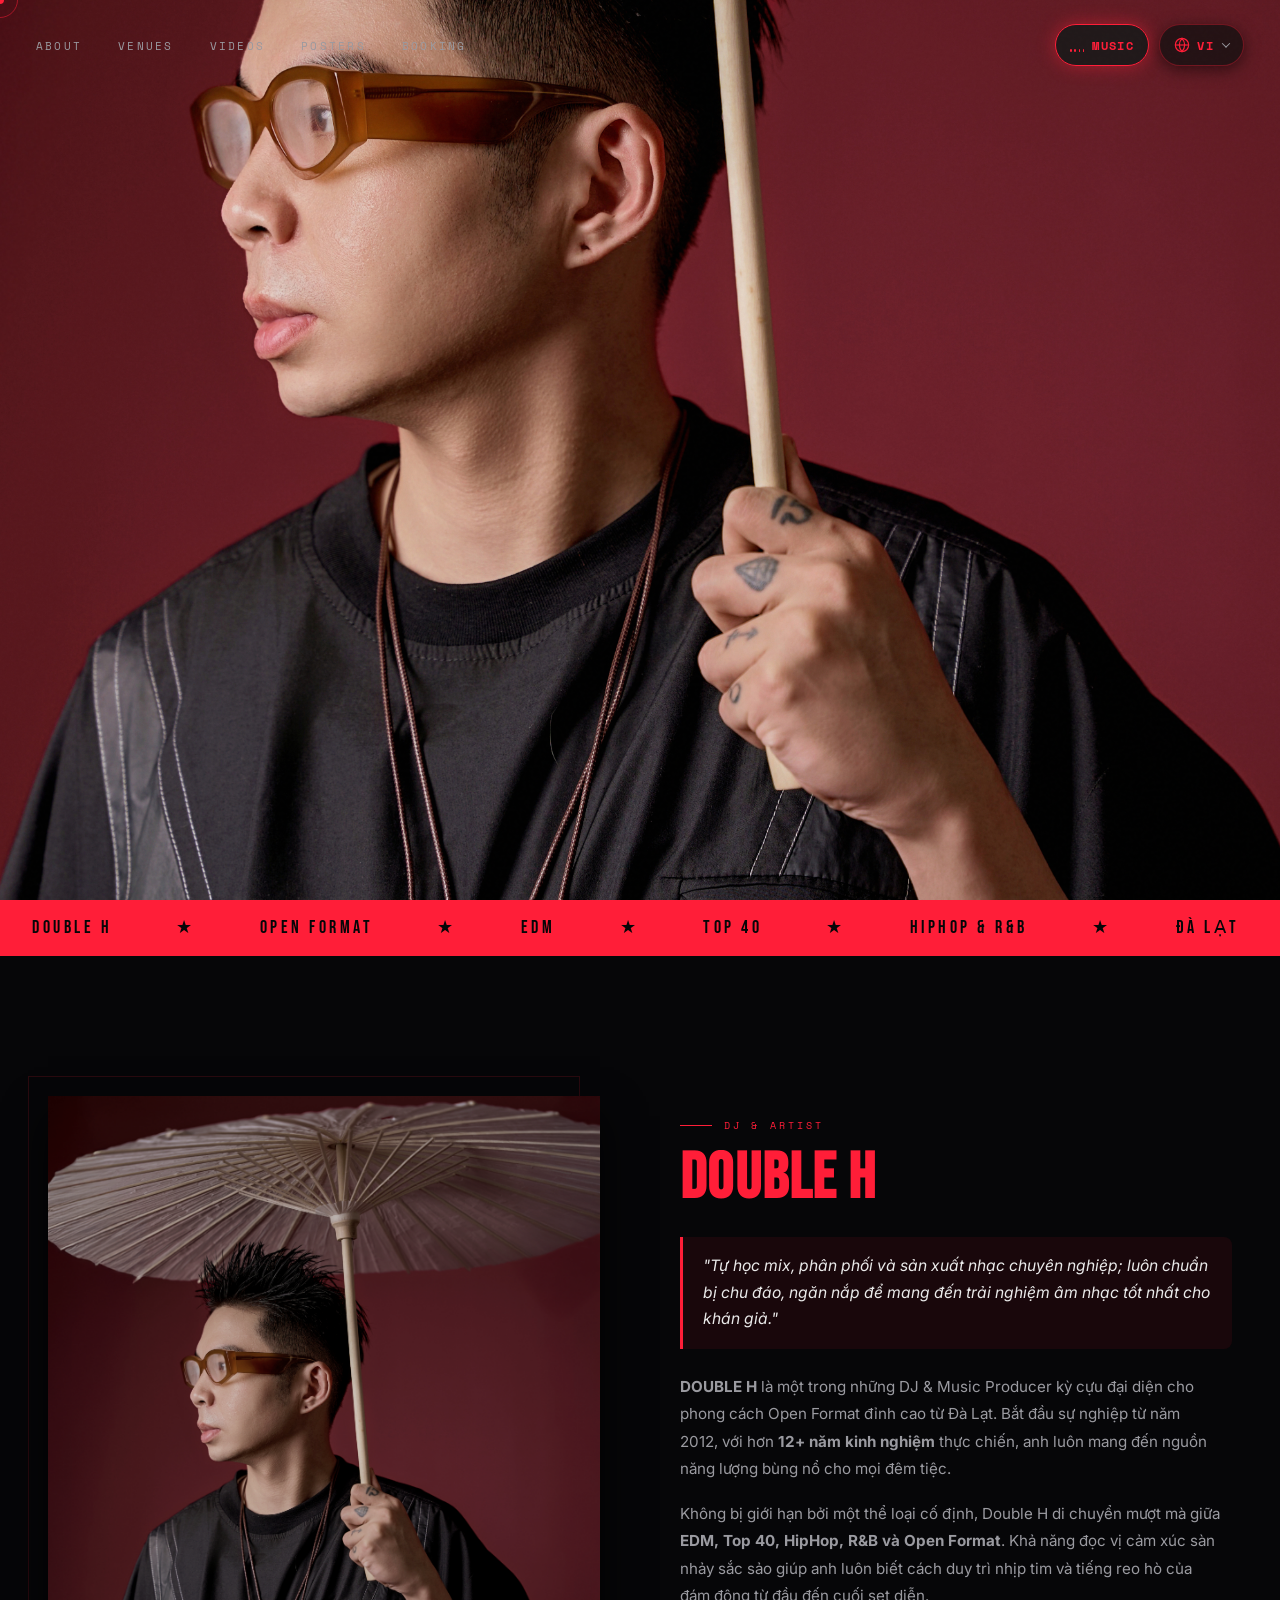
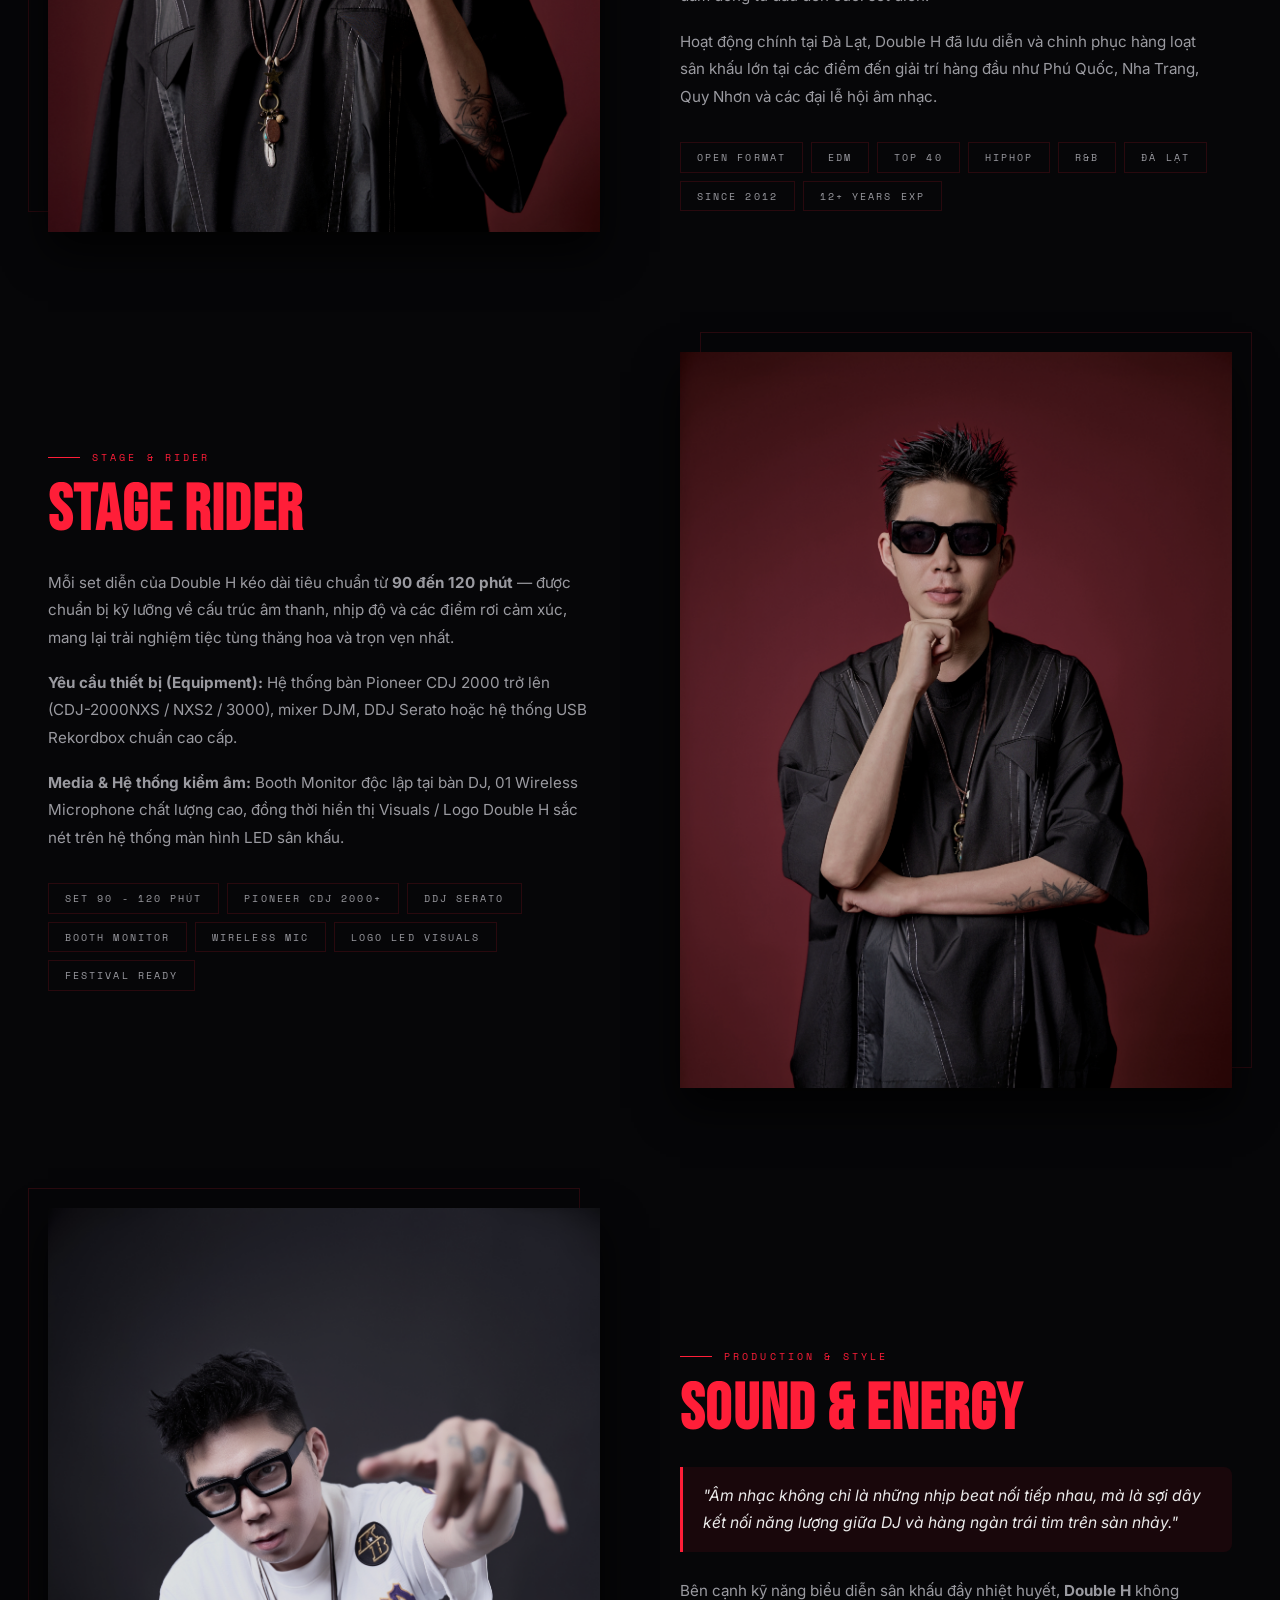
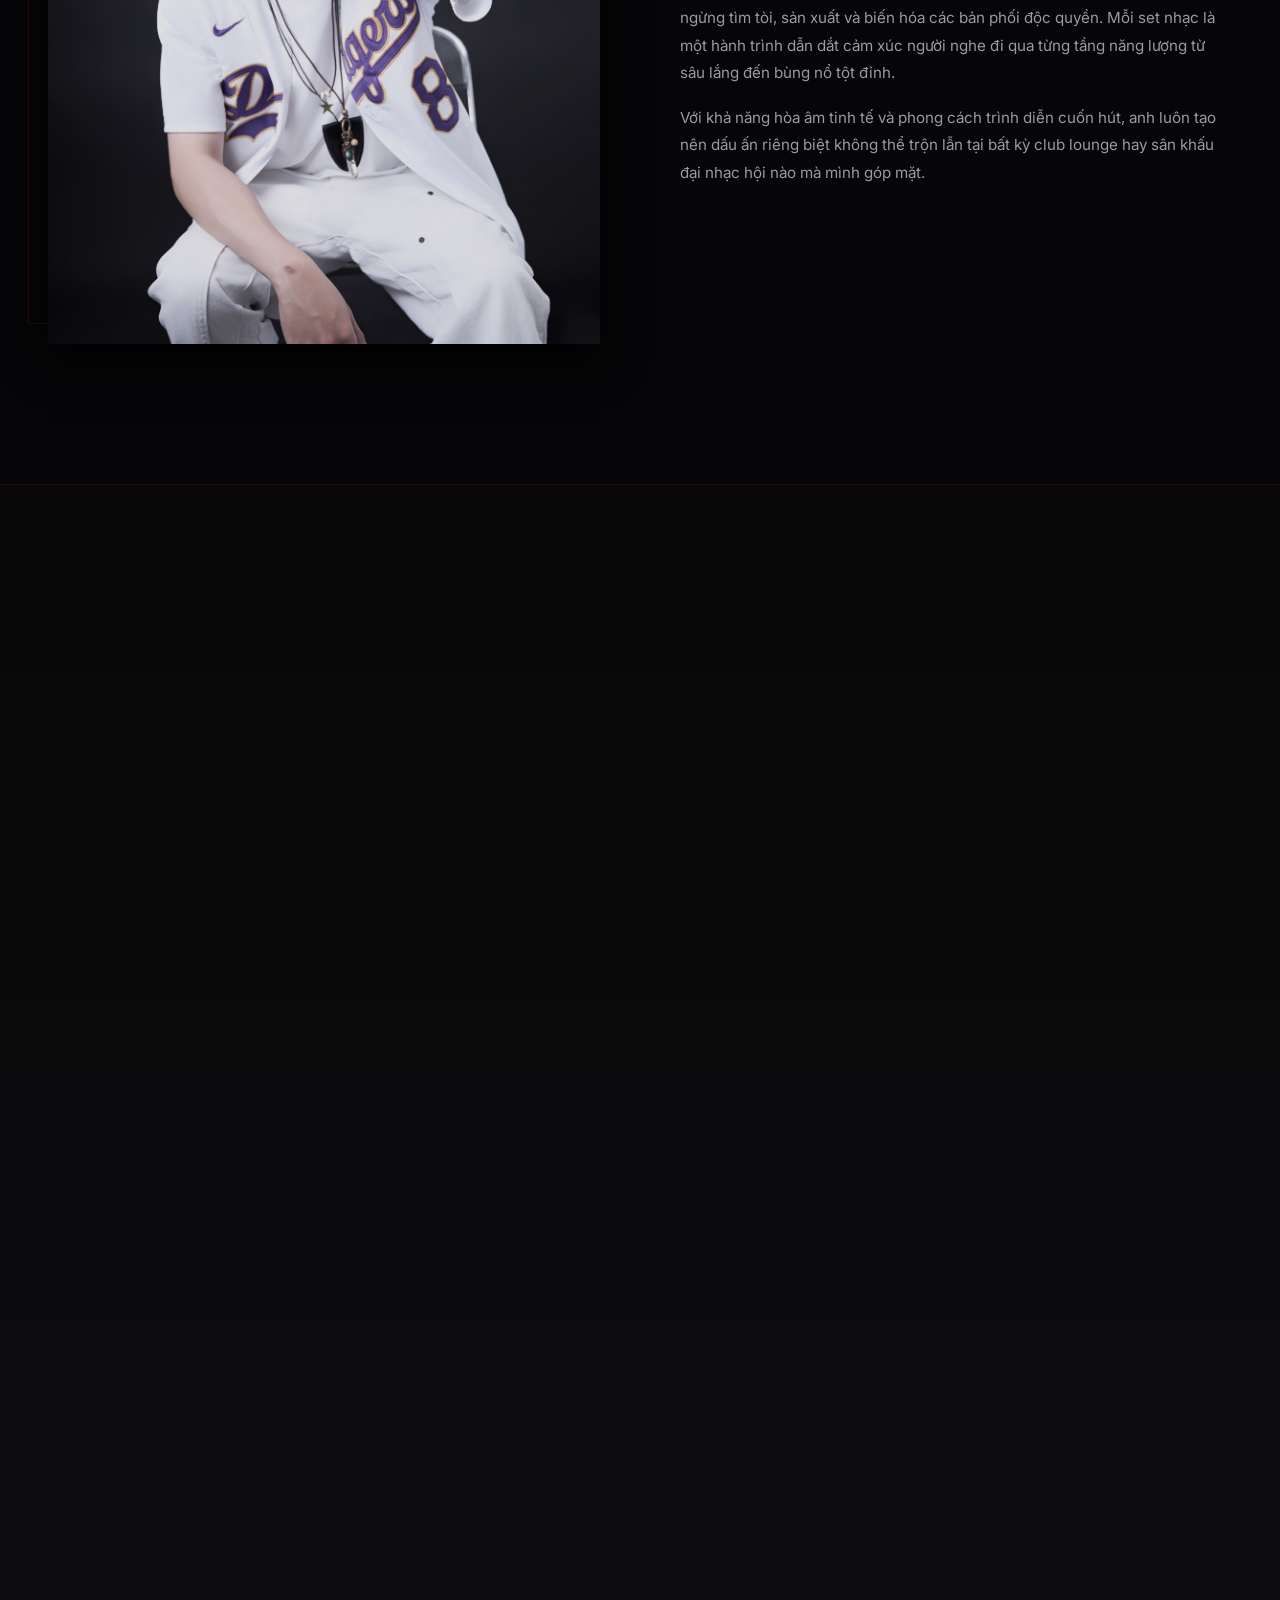
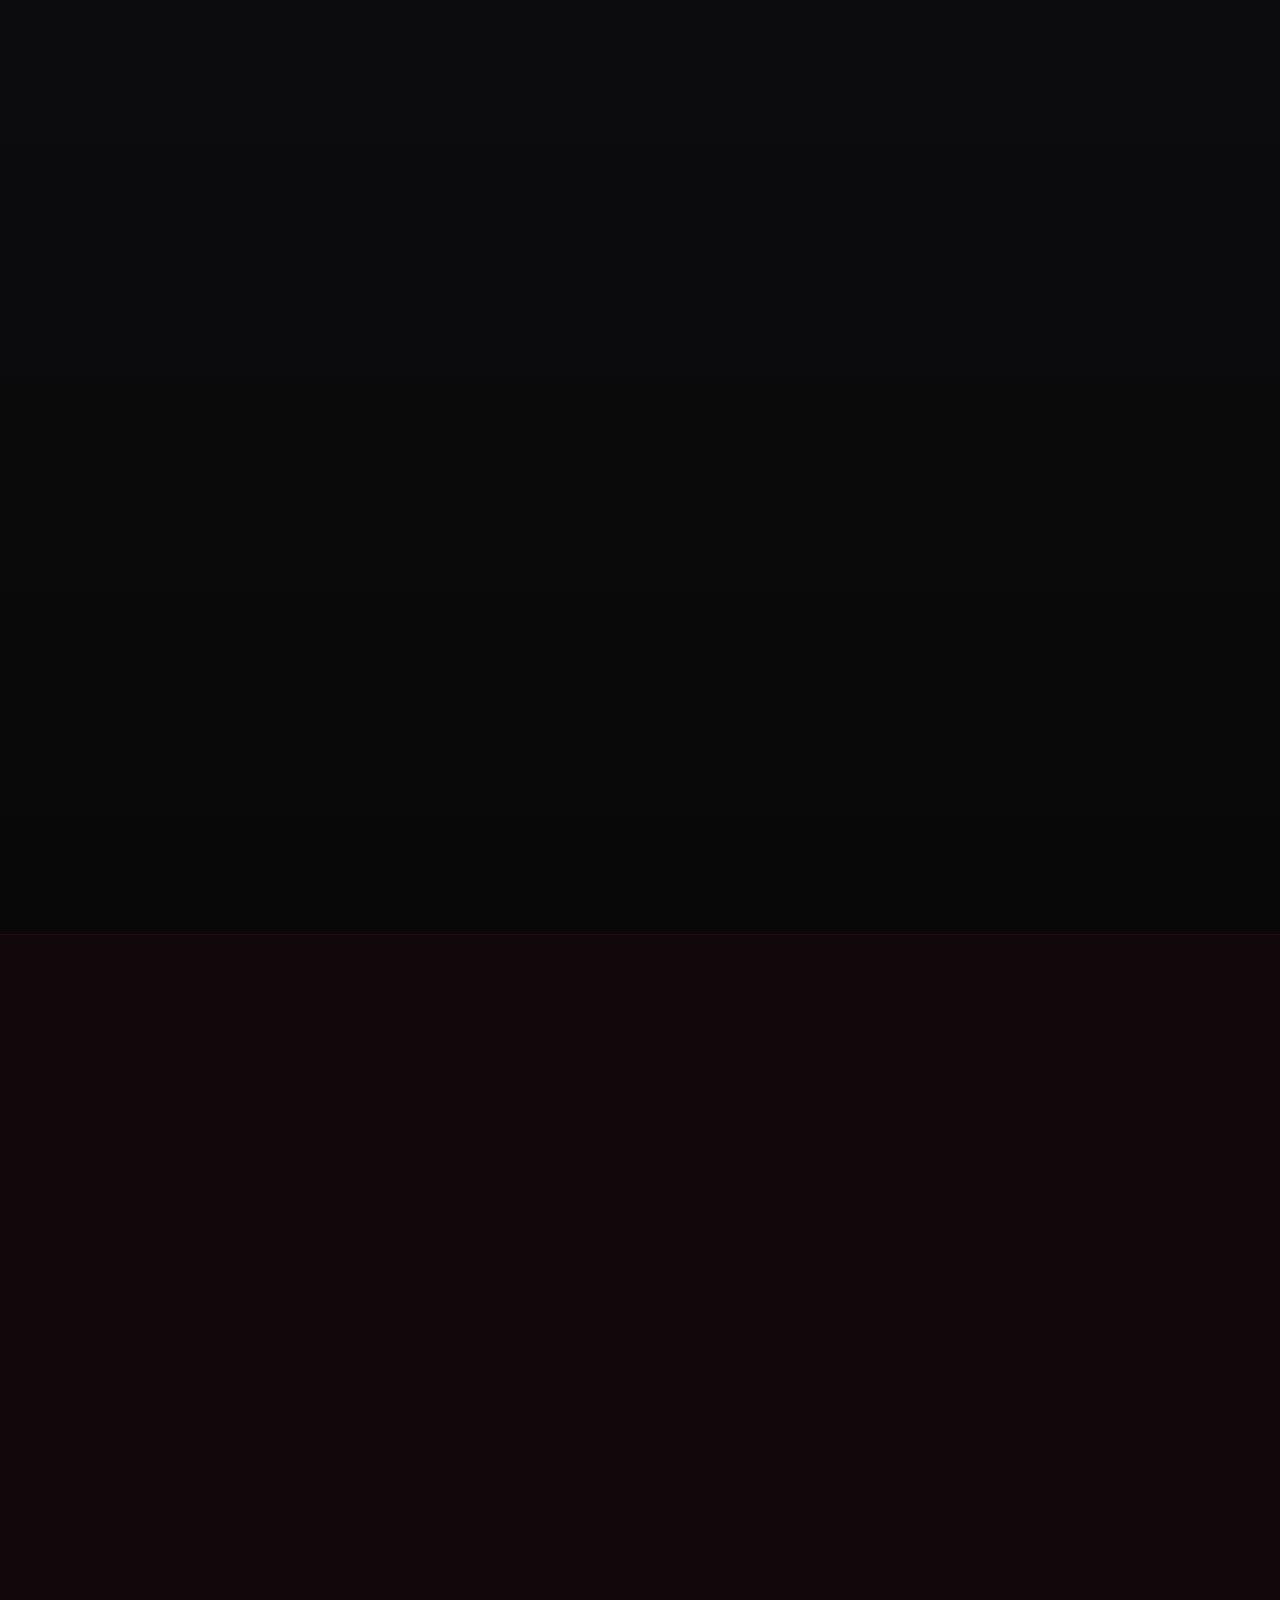
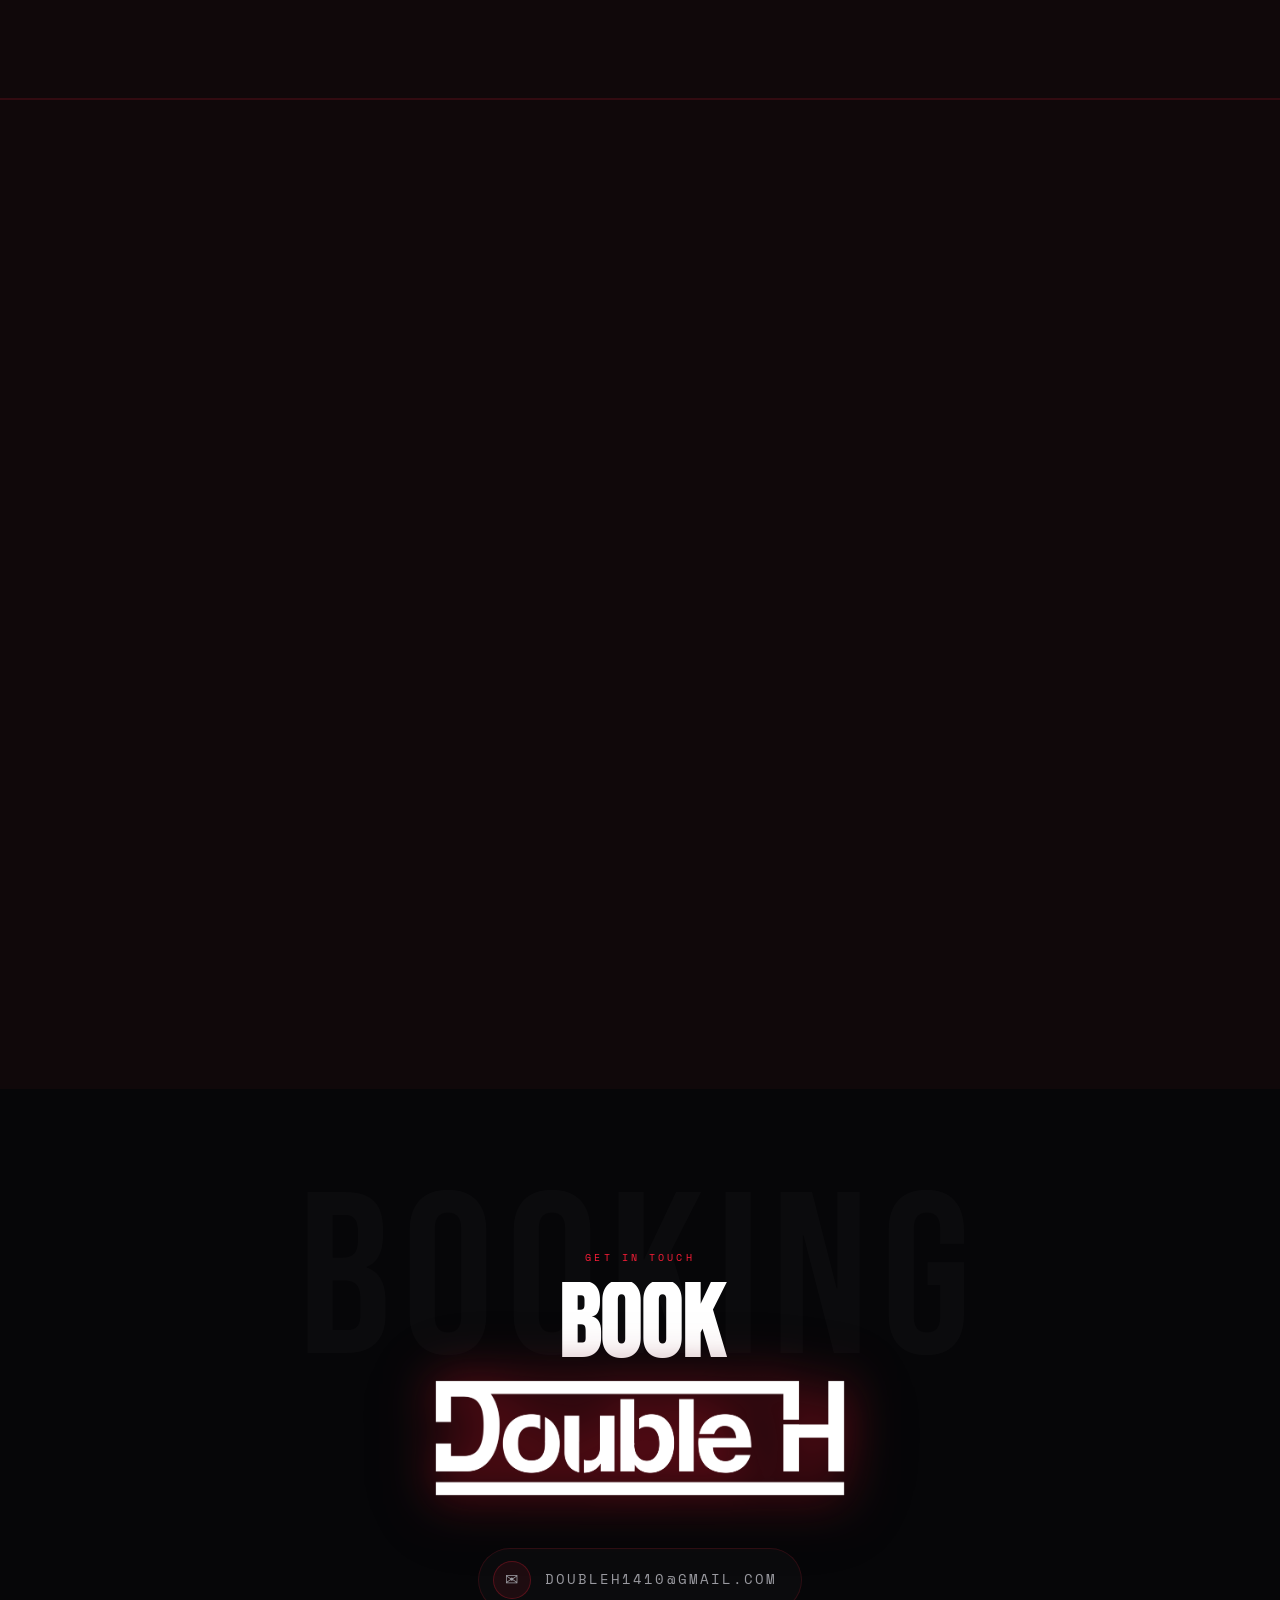
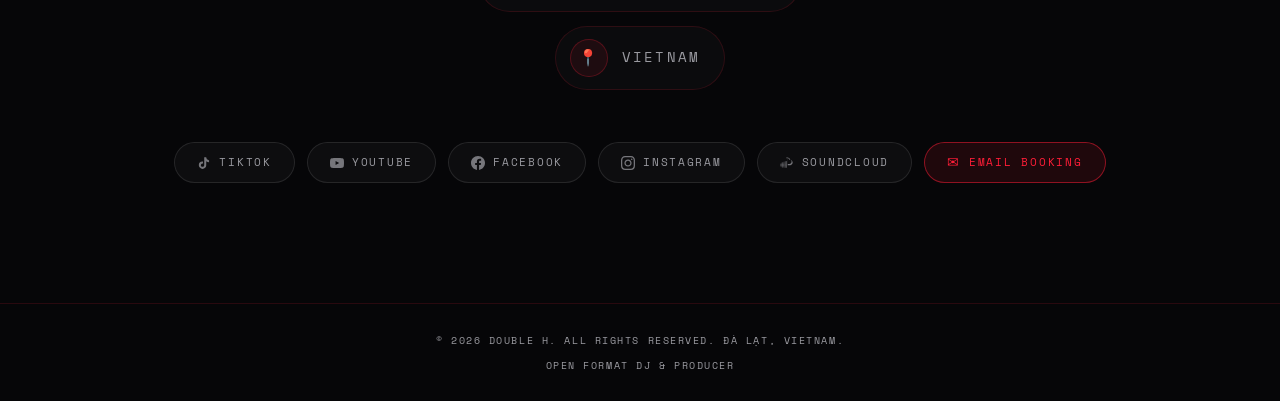
==== index.html @ b14c5142 "fix(mobile): lock viewport 100% width and eliminate horizontal overflow" ====
﻿<!DOCTYPE html>
<html lang="vi">
<head>
  <meta charset="UTF-8" />
  <meta name="viewport" content="width=device-width, initial-scale=1.0, maximum-scale=1.0, user-scalable=no" />
  <title>DOUBLE H — DJ & MUSIC PRODUCER | ĐÀ LẠT</title>
  <meta name="description" content="DOUBLE H (Vũ Nguyễn Double H Walker) — DJ & Music Producer chuyên nghiệp từ Đà Lạt. EDM, Top 40, HipHop, R&B, Open Format. Hơn 12 năm kinh nghiệm (Since 2012)." />
  <meta property="og:title" content="DOUBLE H — DJ & MUSIC PRODUCER | ĐÀ LẠT" />
  <meta property="og:description" content="Open Format DJ & Music Producer từ Đà Lạt. EDM, Top 40, HipHop, R&B, Festival Sets." />
  <meta property="og:image" content="Image Poster_/THT01532.JPG" />
  <link rel="icon" href="Image Poster_/THT01479.JPG" type="image/jpeg" />

  <!-- Google Fonts -->
  <link rel="preconnect" href="https://fonts.googleapis.com" />
  <link rel="preconnect" href="https://fonts.gstatic.com" crossorigin />
  <link href="https://fonts.googleapis.com/css2?family=Bebas+Neue&family=Inter:wght@300;400;500;600;700&family=Space+Mono:wght@400;700&display=swap" rel="stylesheet" />

  <style>
    /* ── RESET & BASE ─────────────────────────────────────────────── */
    *, *::before, *::after { box-sizing: border-box; margin: 0; padding: 0; }
    :root {
      --black:   #060608;
      --dark:    #10080a;
      --card:    #180b0e;
      --border:  rgba(255, 30, 56, 0.14);
      --white:   #ffffff;
      --muted:   #9a9aa0;
      --accent:  #ff1e38;        /* electric neon red */
      --accent2: #ff3850;
      --red:     #ff1e38;
      --ff-head: 'Bebas Neue', sans-serif;
      --ff-body: 'Inter', sans-serif;
      --ff-mono: 'Space Mono', monospace;
    }

    html {
      scroll-behavior: smooth;
      width: 100%;
      max-width: 100%;
      overflow-x: hidden;
    }

    body {
      background: var(--black);
      color: var(--white);
      font-family: var(--ff-body);
      font-size: 16px;
      line-height: 1.6;
      width: 100%;
      max-width: 100%;
      overflow-x: hidden;
      position: relative;
      cursor: none;
    }

    nav, #hero, #about, #venues, #videos, #posters, #contact, footer, .ticker {
      width: 100%;
      max-width: 100%;
      box-sizing: border-box;
      overflow-x: clip;
    }

    /* ── CUSTOM CURSOR ───────────────────────────────────────────── */
    .cursor-dot {
      width: 8px; height: 8px;
      background: var(--accent);
      border-radius: 50%;
      position: fixed;
      top: 0; left: 0;
      pointer-events: none;
      z-index: 9999;
      transform: translate(-50%,-50%);
      transition: transform .1s ease;
    }
    .cursor-ring {
      width: 36px; height: 36px;
      border: 1px solid rgba(255, 30, 56, 0.5);
      border-radius: 50%;
      position: fixed;
      top: 0; left: 0;
      pointer-events: none;
      z-index: 9998;
      transform: translate(-50%,-50%);
      transition: transform .25s ease, width .3s ease, height .3s ease, border-color .3s ease;
    }
    body:has(a:hover) .cursor-ring,
    body:has(button:hover) .cursor-ring {
      width: 60px; height: 60px;
      border-color: var(--accent);
    }

    /* ── SCROLLBAR ───────────────────────────────────────────────── */
    ::-webkit-scrollbar { width: 3px; }
    ::-webkit-scrollbar-track { background: var(--black); }
    ::-webkit-scrollbar-thumb { background: var(--accent); border-radius: 2px; }

    /* ── NOISE OVERLAY ───────────────────────────────────────────── */
    body::before {
      content: '';
      position: fixed;
      inset: 0;
      background-image: url("data:image/svg+xml,%3Csvg viewBox='0 0 256 256' xmlns='http://www.w3.org/2000/svg'%3E%3Cfilter id='n'%3E%3CfeTurbulence type='fractalNoise' baseFrequency='.9' numOctaves='4' stitchTiles='stitch'/%3E%3C/filter%3E%3Crect width='100%25' height='100%25' filter='url(%23n)' opacity='.04'/%3E%3C/svg%3E");
      pointer-events: none;
      z-index: 9997;
      opacity: .35;
    }

    /* ── NAVBAR ──────────────────────────────────────────────────── */
    nav {
      position: fixed;
      top: 0; left: 0; right: 0;
      width: 100%;
      max-width: 100%;
      box-sizing: border-box;
      z-index: 100;
      display: flex;
      align-items: center;
      justify-content: space-between;
      padding: 24px 36px;
      transition: background .4s ease, padding .4s ease;
    }
    nav.scrolled {
      background: rgba(8,8,8,.92);
      backdrop-filter: blur(12px);
      -webkit-backdrop-filter: blur(12px);
      padding: 16px 36px;
      border-bottom: 1px solid var(--border);
    }
    .nav-logo {
      display: inline-flex;
      align-items: center;
      text-decoration: none;
      line-height: 0;
    }
    .nav-logo img,
    .nav-logo-brand {
      height: 32px;
      width: auto;
      max-width: 140px;
      object-fit: contain;
      display: block;
      filter: drop-shadow(0 2px 10px rgba(255, 30, 56, 0.45));
      transition: transform .25s ease, filter .25s ease;
    }
    nav.scrolled .nav-logo img,
    nav.scrolled .nav-logo-brand {
      height: 28px;
    }
    .nav-logo:hover img,
    .nav-logo:hover .nav-logo-brand {
      transform: scale(1.05);
      filter: drop-shadow(0 0 16px rgba(255, 30, 56, 0.85));
    }
    .nav-links {
      display: flex;
      gap: 36px;
      list-style: none;
    }
    .nav-links a {
      font-family: var(--ff-mono);
      font-size: .7rem;
      letter-spacing: .2em;
      text-transform: uppercase;
      color: var(--muted);
      text-decoration: none;
      transition: color .2s;
    }
    .nav-links a:hover { color: var(--accent); }

    .nav-actions {
      display: flex;
      align-items: center;
      gap: 10px;
      z-index: 102;
    }

    /* ── BACKGROUND MUSIC (BGM) BUTTON ─────────────────────────────── */
    .bgm-btn {
      display: inline-flex;
      align-items: center;
      gap: 8px;
      height: 42px;
      padding: 0 14px;
      border-radius: 24px;
      background: rgba(16, 16, 16, 0.75);
      backdrop-filter: blur(10px);
      -webkit-backdrop-filter: blur(10px);
      border: 1.5px solid rgba(255, 30, 56, 0.35);
      color: var(--white);
      cursor: pointer;
      font-family: var(--ff-mono);
      font-size: .72rem;
      letter-spacing: .12em;
      text-transform: uppercase;
      box-shadow: 0 4px 16px rgba(0, 0, 0, 0.5);
      transition: all .3s cubic-bezier(.16, 1, .3, 1);
      animation: nav-btn-glow 3s ease-in-out infinite alternate;
      user-select: none;
    }
    @keyframes nav-btn-glow {
      0%   { border-color: rgba(255, 30, 56, 0.3); box-shadow: 0 4px 14px rgba(0,0,0,0.5); }
      100% { border-color: rgba(255, 30, 56, 0.7); box-shadow: 0 4px 18px rgba(255, 30, 56, 0.35); }
    }
    .bgm-btn:hover {
      border-color: var(--accent);
      background: rgba(26, 26, 26, 0.95);
      transform: scale(1.05);
      box-shadow: 0 4px 20px rgba(255, 30, 56, 0.4);
    }
    .bgm-btn.playing {
      border-color: var(--accent);
      background: rgba(26, 26, 26, 0.9);
      box-shadow: 0 0 18px rgba(255, 30, 56, 0.45);
    }
    .bgm-btn .bgm-eq {
      display: inline-flex;
      align-items: flex-end;
      gap: 2.5px;
      height: 14px;
      width: 14px;
    }
    .bgm-btn .bgm-eq span {
      display: block;
      width: 2px;
      background: var(--muted);
      border-radius: 2px;
      height: 3px;
      transition: height .2s ease, background-color .3s ease;
    }
    .bgm-btn.playing .bgm-eq span {
      background: var(--accent);
      animation: bgmEqAnim 1s ease-in-out infinite alternate;
    }
    .bgm-btn.playing .bgm-eq span:nth-child(1) { animation-duration: 0.55s; }
    .bgm-btn.playing .bgm-eq span:nth-child(2) { animation-duration: 0.85s; animation-delay: 0.15s; }
    .bgm-btn.playing .bgm-eq span:nth-child(3) { animation-duration: 0.65s; animation-delay: 0.3s; }
    .bgm-btn.playing .bgm-eq span:nth-child(4) { animation-duration: 0.95s; animation-delay: 0.45s; }

    @keyframes bgmEqAnim {
      0% { height: 3px; }
      100% { height: 14px; }
    }
    .bgm-btn .bgm-text {
      font-weight: 700;
      color: var(--muted);
      transition: color .3s ease;
    }
    .bgm-btn.playing .bgm-text {
      color: var(--accent);
    }

    /* ── TRANSLATOR BUTTON (20 NGÔN NGỮ) ───────────────────────────── */
    .lang-wrap { position: relative; }
    .lang-btn {
      display: inline-flex;
      align-items: center;
      gap: 7px;
      height: 42px;
      padding: 0 14px;
      border-radius: 24px;
      background: rgba(16, 16, 16, 0.75);
      backdrop-filter: blur(10px);
      -webkit-backdrop-filter: blur(10px);
      border: 1.5px solid rgba(255, 30, 56, 0.35);
      color: var(--white);
      cursor: pointer;
      font-family: var(--ff-mono);
      font-size: .72rem;
      letter-spacing: .12em;
      text-transform: uppercase;
      box-shadow: 0 4px 16px rgba(0, 0, 0, 0.5);
      transition: all .3s cubic-bezier(.16, 1, .3, 1);
      animation: nav-btn-glow 3s ease-in-out infinite alternate;
      user-select: none;
    }
    .lang-btn:hover,
    .lang-wrap.open .lang-btn {
      border-color: var(--accent);
      background: rgba(26, 26, 26, 0.95);
      transform: scale(1.05);
      box-shadow: 0 4px 20px rgba(255, 30, 56, 0.4);
    }
    .lang-btn .lang-icon {
      color: var(--accent);
      flex-shrink: 0;
      transition: transform .35s ease;
    }
    .lang-wrap.open .lang-btn .lang-icon {
      transform: rotate(45deg);
    }
    .lang-curr {
      font-weight: 700;
      color: var(--accent);
    }
    .lang-arrow {
      width: 6px;
      height: 6px;
      border-right: 1.5px solid var(--muted);
      border-bottom: 1.5px solid var(--muted);
      transform: rotate(45deg) translate(-1px, -1px);
      transition: transform .3s ease, border-color .3s ease;
      margin-left: 2px;
    }
    .lang-wrap.open .lang-arrow {
      transform: rotate(-135deg) translate(-1px, -1px);
      border-color: var(--accent);
    }

    /* DROPDOWN */
    .lang-dropdown {
      position: absolute;
      top: calc(100% + 12px);
      right: 0;
      width: 330px;
      max-width: calc(100vw - 32px);
      background: rgba(14, 14, 14, 0.96);
      backdrop-filter: blur(20px);
      -webkit-backdrop-filter: blur(20px);
      border: 1px solid rgba(255, 30, 56, 0.45);
      border-radius: 16px;
      box-shadow: 0 20px 50px rgba(0, 0, 0, 0.85), 0 0 30px rgba(255, 30, 56, 0.2);
      padding: 16px;
      opacity: 0;
      visibility: hidden;
      transform: translateY(-8px) scale(0.96);
      transform-origin: top right;
      transition: all .25s cubic-bezier(.16, 1, .3, 1);
      z-index: 1000;
    }
    .lang-wrap.open .lang-dropdown {
      opacity: 1;
      visibility: visible;
      transform: translateY(0) scale(1);
    }
    .lang-dropdown-header {
      display: flex;
      align-items: center;
      justify-content: space-between;
      padding-bottom: 12px;
      margin-bottom: 12px;
      border-bottom: 1px solid var(--border);
    }
    .lang-dropdown-header span:first-child {
      font-family: var(--ff-mono);
      font-size: .65rem;
      letter-spacing: .15em;
      text-transform: uppercase;
      color: var(--muted);
    }
    .lang-count-badge {
      font-family: var(--ff-mono);
      font-size: .6rem;
      letter-spacing: .1em;
      color: var(--accent);
      background: rgba(255, 30, 56, 0.12);
      border: 1px solid rgba(255, 30, 56, 0.3);
      padding: 3px 8px;
      border-radius: 10px;
      font-weight: 600;
    }
    .lang-grid {
      display: grid;
      grid-template-columns: 1fr 1fr;
      gap: 6px;
      max-height: 330px;
      overflow-y: auto;
      padding-right: 4px;
    }
    .lang-grid::-webkit-scrollbar { width: 4px; }
    .lang-grid::-webkit-scrollbar-thumb { background: var(--accent); border-radius: 2px; }
    .lang-item {
      display: flex;
      align-items: center;
      gap: 8px;
      padding: 9px 10px;
      background: rgba(255, 255, 255, 0.02);
      border: 1px solid transparent;
      border-radius: 8px;
      color: var(--white);
      cursor: pointer;
      font-family: var(--ff-body);
      font-size: .8rem;
      text-align: left;
      transition: all .2s ease;
      width: 100%;
      box-sizing: border-box;
    }
    .lang-item:hover {
      background: rgba(255, 30, 56, 0.14);
      border-color: rgba(255, 30, 56, 0.35);
      color: var(--accent);
      transform: translateX(2px);
    }
    .lang-item.active {
      background: rgba(255, 30, 56, 0.22);
      border-color: var(--accent);
      color: var(--accent);
      font-weight: 600;
    }
    .lang-item .flag {
      font-size: 1.1rem;
      line-height: 1;
      flex-shrink: 0;
    }
    .lang-item .name {
      flex: 1;
      white-space: nowrap;
      overflow: hidden;
      text-overflow: ellipsis;
      font-size: .78rem;
    }

    /* GOOGLE TRANSLATE RESET */
    body > iframe,
    iframe.skiptranslate,
    iframe[class*="skiptranslate"],
    iframe.goog-te-banner-frame,
    .goog-te-banner-frame,
    .goog-te-banner-frame.skiptranslate,
    .VIpgJd-ZVi9od-xl07Ob-Oxf5Fd,
    .VIpgJd-ZVi9od-ORHb-Oxf5Fd,
    .VIpgJd-ZVi9od-aZ2wEe-Oxf5Fd,
    .VIpgJd-ZVi9od-vH1Gmf,
    #goog-gt-tt,
    .goog-te-balloon-frame {
      display: none !important;
      visibility: hidden !important;
      opacity: 0 !important;
      height: 0 !important;
      width: 0 !important;
      pointer-events: none !important;
      position: absolute !important;
      top: -9999px !important;
      left: -9999px !important;
      z-index: -9999 !important;
    }
    body {
      top: 0px !important;
      position: static !important;
    }
    .goog-te-gadget, #google_translate_element, .goog-tooltip, .goog-text-highlight {
      display: none !important;
    }

    /* Hamburger */
    .nav-hamburger {
      display: none;
      flex-direction: column;
      align-items: center;
      justify-content: center;
      gap: 5px;
      width: 42px;
      height: 42px;
      border-radius: 50%;
      background: rgba(16, 16, 16, 0.75);
      backdrop-filter: blur(10px);
      -webkit-backdrop-filter: blur(10px);
      border: 1.5px solid rgba(255, 30, 56, 0.35);
      cursor: pointer;
      padding: 0;
      flex-shrink: 0;
      box-shadow: 0 4px 16px rgba(0, 0, 0, 0.5);
      transition: all .3s cubic-bezier(.16, 1, .3, 1);
      z-index: 102;
    }
    .nav-hamburger:hover {
      transform: scale(1.08);
      border-color: var(--accent);
      background: rgba(26, 26, 26, 0.9);
    }
    .nav-hamburger span {
      display: block;
      height: 2px;
      background: var(--white);
      border-radius: 2px;
      transition: all .35s cubic-bezier(.16, 1, .3, 1);
    }
    .nav-hamburger span:nth-child(1) { width: 18px; }
    .nav-hamburger span:nth-child(2) { width: 12px; }
    .nav-hamburger span:nth-child(3) { width: 18px; }
    .nav-hamburger:hover span:nth-child(2) { width: 18px; }

    .nav-hamburger.active {
      border-color: var(--accent);
      background: rgba(20, 20, 20, 0.95);
      box-shadow: 0 0 20px rgba(255, 30, 56, 0.4);
    }
    .nav-hamburger.active span:nth-child(1) {
      transform: translateY(7px) rotate(45deg);
      background: var(--accent);
    }
    .nav-hamburger.active span:nth-child(2) {
      opacity: 0;
      transform: translateX(10px);
    }
    .nav-hamburger.active span:nth-child(3) {
      transform: translateY(-7px) rotate(-45deg);
      background: var(--accent);
    }

    /* ── MOBILE MENU ─────────────────────────────────────────────── */
    .mobile-menu {
      display: none;
      position: fixed;
      inset: 0;
      background: rgba(8,8,8,.97);
      z-index: 99;
      flex-direction: column;
      align-items: center;
      justify-content: center;
      gap: 36px;
    }
    .mobile-menu.open { display: flex; }
    .mobile-menu a {
      font-family: var(--ff-head);
      font-size: 2.8rem;
      letter-spacing: .1em;
      color: var(--white);
      text-decoration: none;
      transition: color .2s;
    }
    .mobile-menu a:hover { color: var(--accent); }

    /* ── SECTION GENERIC ──────────────────────────────────────────── */
    section { position: relative; }

    .section-label {
      font-family: var(--ff-mono);
      font-size: .65rem;
      letter-spacing: .3em;
      text-transform: uppercase;
      color: var(--accent);
      margin-bottom: 16px;
      display: flex;
      align-items: center;
      gap: 12px;
    }
    .section-label::before {
      content: '';
      display: block;
      width: 32px; height: 1px;
      background: var(--accent);
    }

    /* ── HERO ─────────────────────────────────────────────────────── */
    #hero {
      min-height: 100svh;
      display: flex;
      flex-direction: column;
      justify-content: flex-end;
      padding: 0 48px 40px;
      position: relative;
      overflow: hidden;
    }
    .hero-bg {
      position: absolute;
      inset: 0;
      z-index: 0;
      overflow: hidden;
    }
    .hero-bg video {
      width: 100%;
      height: 100%;
      object-fit: cover;
      object-position: center;
      filter: none;
      transform: scale(1.35);
      transform-origin: center center;
    }
    .hero-overlay {
      display: none;
    }
    .hero-content {
      position: relative;
      z-index: 2;
      max-width: 680px;
      margin-left: auto;
      display: flex;
      flex-direction: column;
      align-items: flex-end;
      text-align: right;
    }
    #hero .section-label {
      margin-bottom: 12px;
      display: inline-flex;
      align-items: center;
      justify-content: flex-end;
      gap: 12px;
    }
    #hero .section-label::before {
      display: none;
    }
    #hero .section-label::after {
      content: '';
      display: block;
      width: 32px;
      height: 1px;
      background: var(--accent);
    }
    .hero-name-wrap {
      display: flex;
      justify-content: flex-end;
      width: 100%;
    }
    .sr-only {
      position: absolute;
      width: 1px;
      height: 1px;
      padding: 0;
      margin: -1px;
      overflow: hidden;
      clip: rect(0, 0, 0, 0);
      white-space: nowrap;
      border-width: 0;
    }
    .hero-name {
      margin: 6px 0 14px;
      display: inline-block;
      max-width: 100%;
    }
    .hero-logo-img {
      width: clamp(200px, 24vw, 340px);
      max-width: 85vw;
      height: auto;
      display: block;
      object-fit: contain;
      filter: drop-shadow(0 0 22px rgba(255, 30, 56, 0.6)) drop-shadow(0 8px 24px rgba(0, 0, 0, 0.95));
      transition: transform .35s ease, filter .35s ease;
    }
    .hero-logo-img:hover {
      transform: scale(1.02);
      filter: drop-shadow(0 0 35px rgba(255, 30, 56, 0.85)) drop-shadow(0 10px 30px rgba(0, 0, 0, 1));
    }
    .hero-sub {
      margin-top: 10px;
      display: flex;
      flex-direction: column;
      align-items: flex-end;
      gap: 12px;
      width: 100%;
    }
    #hero .section-label span {
      text-shadow: 0 2px 12px rgba(0, 0, 0, 0.95);
    }
    .hero-sub-text {
      font-family: var(--ff-mono);
      font-size: .75rem;
      letter-spacing: .25em;
      text-transform: uppercase;
      color: var(--white);
      text-shadow: 0 2px 12px rgba(0, 0, 0, 0.95);
      text-align: right;
    }
    .hero-sub-text strong { color: var(--accent); }
    .hero-scroll {
      position: absolute;
      left: 48px;
      bottom: 40px;
      display: flex;
      align-items: center;
      gap: 12px;
      font-family: var(--ff-mono);
      font-size: .65rem;
      letter-spacing: .2em;
      text-transform: uppercase;
      color: var(--muted);
      z-index: 2;
    }
    .hero-scroll-line {
      width: 48px; height: 1px;
      background: var(--muted);
      animation: scroll-pulse 2s ease-in-out infinite;
    }
    @keyframes scroll-pulse {
      0%,100% { opacity: .3; width: 48px; }
      50% { opacity: 1; width: 72px; }
    }

    /* ── TICKER ──────────────────────────────────────────────────── */
    .ticker {
      overflow: hidden;
      background: var(--accent);
      padding: 14px 0;
      position: relative;
      z-index: 3;
    }
    .ticker-inner {
      display: flex;
      white-space: nowrap;
      animation: ticker 32s linear infinite;
    }
    .ticker-inner span {
      font-family: var(--ff-head);
      font-size: 1.1rem;
      letter-spacing: .2em;
      color: var(--black);
      padding: 0 32px;
    }
    @keyframes ticker {
      from { transform: translateX(0); }
      to   { transform: translateX(-50%); }
    }

    /* ── ABOUT ───────────────────────────────────────────────────── */
    #about {
      padding: 140px 48px;
      max-width: 1400px;
      margin: 0 auto;
      display: flex;
      flex-direction: column;
      gap: 120px;
    }
    .about-row {
      display: grid;
      grid-template-columns: 1fr 1fr;
      gap: 80px;
      align-items: center;
    }
    .about-img-wrap {
      position: relative;
    }
    .about-img-wrap::before {
      content: '';
      position: absolute;
      top: -20px; left: -20px;
      right: 20px; bottom: 20px;
      border: 1px solid var(--border);
      z-index: 0;
    }
    .about-img-wrap img {
      width: 100%;
      aspect-ratio: 3/4;
      object-fit: cover;
      object-position: center top;
      filter: saturate(.8) brightness(.92);
      position: relative;
      z-index: 1;
      display: block;
      box-shadow: 0 20px 40px rgba(0,0,0,0.8);
    }
    .about-year {
      position: absolute;
      bottom: -16px; right: -16px;
      background: var(--accent);
      color: var(--black);
      font-family: var(--ff-head);
      font-size: 5rem;
      line-height: 1;
      padding: 12px 20px;
      z-index: 2;
      box-shadow: 0 10px 30px rgba(0,0,0,0.6);
    }
    .about-reverse .about-img-wrap::before {
      top: -20px; right: -20px;
      left: 20px; bottom: 20px;
    }
    .about-reverse .about-year {
      bottom: -16px; left: -16px;
      right: auto;
    }
    .about-text h2 {
      font-family: var(--ff-head);
      font-size: clamp(3rem, 5vw, 6rem);
      line-height: .92;
      letter-spacing: .02em;
      text-transform: uppercase;
      margin-bottom: 28px;
    }
    .about-text h2 em {
      font-style: normal;
      color: var(--accent);
    }
    .about-quote {
      position: relative;
      padding: 16px 20px;
      margin-bottom: 24px;
      background: rgba(255, 30, 56, 0.08);
      border-left: 3px solid var(--accent);
      border-radius: 0 8px 8px 0;
      font-style: italic;
      color: #eaeaea;
      font-size: 0.98rem;
      line-height: 1.7;
    }
    .about-text p {
      color: var(--muted);
      font-size: .95rem;
      line-height: 1.8;
      margin-bottom: 18px;
      max-width: 540px;
    }
    .about-tags {
      display: flex;
      flex-wrap: wrap;
      gap: 8px;
      margin-top: 32px;
    }
    .about-tags span {
      border: 1px solid var(--border);
      padding: 6px 16px;
      font-family: var(--ff-mono);
      font-size: .65rem;
      letter-spacing: .2em;
      text-transform: uppercase;
      color: var(--muted);
      transition: border-color .2s, color .2s;
    }
    .about-tags span:hover {
      border-color: var(--accent);
      color: var(--accent);
    }

    /* ── VENUES (YOUTUBE GRID STYLE) ───────────────────────────────── */
    #venues {
      padding: 120px 48px;
      background: linear-gradient(180deg, rgba(8, 8, 8, 0.95) 0%, rgba(13, 13, 16, 0.98) 50%, rgba(8, 8, 8, 0.95) 100%);
      border-top: 1px solid var(--border);
      border-bottom: 1px solid var(--border);
      position: relative;
    }
    .venues-inner {
      max-width: 1400px;
      margin: 0 auto;
    }
    .venues-header {
      display: flex;
      align-items: flex-end;
      justify-content: space-between;
      margin-bottom: 52px;
      flex-wrap: wrap;
      gap: 24px;
    }
    .venues-header h2 {
      font-family: var(--ff-head);
      font-size: clamp(3rem, 5vw, 6rem);
      line-height: .88;
      text-transform: uppercase;
    }
    .venues-stat {
      display: flex;
      align-items: center;
      gap: 16px;
      padding: 10px 22px;
      background: rgba(255, 255, 255, 0.03);
      border: 1px solid rgba(255, 30, 56, 0.3);
      border-radius: 40px;
      backdrop-filter: blur(8px);
    }
    .venues-stat-num {
      font-family: var(--ff-head);
      font-size: 2.2rem;
      color: var(--accent);
      line-height: 1;
    }
    .venues-stat-label {
      font-family: var(--ff-mono);
      font-size: .68rem;
      letter-spacing: .15em;
      text-transform: uppercase;
      color: var(--muted);
    }

    /* YouTube Grid */
    .venues-grid {
      display: grid;
      grid-template-columns: repeat(3, 1fr);
      gap: 36px 24px;
    }
    .venue-card {
      display: flex;
      flex-direction: column;
      cursor: pointer;
      position: relative;
      transition: transform .3s cubic-bezier(0.16, 1, 0.3, 1);
    }
    .venue-card:hover {
      transform: translateY(-5px);
    }
    .venue-thumb-wrap {
      position: relative;
      width: 100%;
      aspect-ratio: 16 / 9;
      border-radius: 12px;
      overflow: hidden;
      background: #121216;
      box-shadow: 0 10px 28px rgba(0, 0, 0, 0.6);
      border: 1px solid rgba(255, 255, 255, 0.06);
      transition: border-color .3s ease, box-shadow .3s ease;
    }
    .venue-card:hover .venue-thumb-wrap {
      border-color: rgba(255, 30, 56, 0.55);
      box-shadow: 0 14px 40px rgba(255, 30, 56, 0.22), 0 8px 24px rgba(0, 0, 0, 0.85);
    }
    .venue-thumb-wrap img {
      width: 100%;
      height: 100%;
      object-fit: cover;
      object-position: center;
      display: block;
      transform: scale(1.14);
      transform-origin: center center;
      transition: transform .5s cubic-bezier(0.16, 1, 0.3, 1), filter .3s ease;
      filter: brightness(0.92) contrast(1.05);
    }
    .venue-card:hover .venue-thumb-wrap img {
      transform: scale(1.20);
      filter: brightness(1.02) contrast(1.1);
    }
    .venue-badge {
      position: absolute;
      top: 10px;
      left: 10px;
      background: rgba(0, 0, 0, 0.78);
      backdrop-filter: blur(8px);
      -webkit-backdrop-filter: blur(8px);
      color: var(--white);
      font-family: var(--ff-mono);
      font-size: .62rem;
      letter-spacing: .12em;
      padding: 4px 8px;
      border-radius: 4px;
      font-weight: 600;
      border: 1px solid rgba(255, 255, 255, 0.12);
      text-transform: uppercase;
      z-index: 2;
    }
    .venue-badge.festival-badge {
      background: var(--accent);
      color: #fff;
      border-color: transparent;
      box-shadow: 0 2px 12px rgba(255, 30, 56, 0.5);
    }
    .venue-num-badge {
      position: absolute;
      bottom: 10px;
      right: 10px;
      background: rgba(8, 8, 8, 0.88);
      color: #fff;
      font-family: var(--ff-mono);
      font-size: .68rem;
      font-weight: 700;
      padding: 3px 7px;
      border-radius: 4px;
      letter-spacing: .08em;
      z-index: 2;
      border: 1px solid rgba(255, 255, 255, 0.08);
    }
    .venue-info-wrap {
      display: flex;
      gap: 12px;
      margin-top: 14px;
      align-items: flex-start;
    }
    .venue-avatar {
      width: 36px;
      height: 36px;
      min-width: 36px;
      border-radius: 50%;
      background: linear-gradient(135deg, #22222a, #101015);
      border: 1.5px solid rgba(255, 30, 56, 0.45);
      display: flex;
      align-items: center;
      justify-content: center;
      color: var(--accent);
      font-family: var(--ff-mono);
      font-size: .72rem;
      font-weight: 700;
      box-shadow: 0 2px 8px rgba(0,0,0,0.5);
      transition: border-color .3s, transform .3s;
    }
    .venue-card:hover .venue-avatar {
      border-color: var(--accent);
      transform: scale(1.08);
      box-shadow: 0 0 12px rgba(255, 30, 56, 0.45);
    }
    .venue-meta {
      flex: 1;
      min-width: 0;
    }
    .venue-card-title {
      font-family: var(--ff-sans);
      font-size: 0.98rem;
      font-weight: 600;
      color: var(--white);
      line-height: 1.38;
      margin: 0 0 4px 0;
      overflow: hidden;
      display: -webkit-box;
      -webkit-line-clamp: 2;
      -webkit-box-orient: vertical;
      transition: color .2s ease;
    }
    .venue-card:hover .venue-card-title {
      color: var(--accent);
    }
    .venue-card-channel {
      display: flex;
      align-items: center;
      gap: 6px;
      color: #aaa;
      font-size: .8rem;
      margin-bottom: 2px;
    }
    .venue-verify-icon {
      width: 13px;
      height: 13px;
      fill: var(--accent);
      display: inline-block;
      flex-shrink: 0;
    }
    .venue-card-details {
      display: flex;
      align-items: center;
      gap: 6px;
      color: #666;
      font-size: .72rem;
      font-family: var(--ff-mono);
      letter-spacing: .02em;
    }
    .venue-card-details .dot {
      font-size: .6rem;
      color: #555;
    }

    /* ── VIDEOS / LIVESET RECAP SECTION ───────────────────────────── */
    #videos {
      padding: 120px 48px;
      background: var(--dark);
      border-bottom: 1px solid var(--border);
    }
    .videos-inner {
      max-width: 1400px;
      margin: 0 auto;
    }
    .videos-header {
      margin-bottom: 60px;
    }
    .videos-header h2 {
      font-family: var(--ff-head);
      font-size: clamp(3rem, 5vw, 6rem);
      line-height: .88;
      text-transform: uppercase;
    }
    .videos-grid {
      display: grid;
      grid-template-columns: repeat(auto-fit, minmax(340px, 1fr));
      gap: 24px;
    }
    .video-card {
      background: var(--card);
      border: 1px solid var(--border);
      border-radius: 8px;
      overflow: hidden;
      cursor: pointer;
      transition: transform .35s ease, border-color .35s ease, box-shadow .35s ease;
      position: relative;
    }
    .video-card:hover {
      transform: translateY(-6px);
      border-color: var(--accent);
      box-shadow: 0 12px 36px rgba(0,0,0,0.8), 0 0 20px rgba(255, 30, 56, 0.25);
    }
    .video-thumb {
      position: relative;
      aspect-ratio: 16/9;
      background: #000;
      overflow: hidden;
    }
    .video-thumb-preview {
      width: 100%;
      height: 100%;
      position: relative;
      display: block;
      pointer-events: none;
    }
    .video-thumb-preview iframe {
      width: 100%;
      height: 100%;
      border: none;
      display: block;
      pointer-events: none;
      filter: brightness(.88);
      transition: transform .6s ease, filter .6s ease;
    }
    .video-card:hover .video-thumb-preview iframe {
      transform: scale(1.06);
      filter: brightness(1);
    }
    .video-thumb video,
    .video-thumb img {
      width: 100%;
      height: 100%;
      object-fit: cover;
      display: block;
      transition: transform .6s ease;
      filter: brightness(.85);
    }
    .video-card:hover .video-thumb video,
    .video-card:hover .video-thumb img {
      transform: scale(1.06);
      filter: brightness(1);
    }
    .video-play-icon {
      position: absolute;
      top: 50%; left: 50%;
      transform: translate(-50%, -50%);
      width: 56px; height: 56px;
      border-radius: 50%;
      background: rgba(8,8,8,0.75);
      border: 1.5px solid var(--accent);
      color: var(--accent);
      display: flex;
      align-items: center;
      justify-content: center;
      font-size: 1.2rem;
      backdrop-filter: blur(6px);
      transition: transform .3s ease, background .3s ease;
    }
    .video-card:hover .video-play-icon {
      transform: translate(-50%, -50%) scale(1.15);
      background: var(--accent);
      color: var(--black);
    }
    .video-badge {
      position: absolute;
      bottom: 12px; right: 12px;
      background: rgba(8,8,8,0.8);
      border: 1px solid rgba(255, 30, 56, 0.4);
      color: var(--accent);
      font-family: var(--ff-mono);
      font-size: .65rem;
      padding: 3px 8px;
      border-radius: 4px;
      letter-spacing: .1em;
    }
    .video-info {
      padding: 20px;
    }
    .video-title {
      font-family: var(--ff-head);
      font-size: 1.5rem;
      letter-spacing: .05em;
      text-transform: uppercase;
      color: var(--white);
      margin-bottom: 6px;
    }
    .video-desc {
      font-family: var(--ff-mono);
      font-size: .75rem;
      color: var(--muted);
      letter-spacing: .1em;
    }

    /* ── GALLERY (BENTO GRID) ─────────────────────────────────────── */
    #gallery {
      padding: 120px 48px;
    }
    .gallery-header {
      max-width: 1400px;
      margin: 0 auto 60px;
    }
    .gallery-header h2 {
      font-family: var(--ff-head);
      font-size: clamp(3rem, 6vw, 7rem);
      line-height: .88;
      text-transform: uppercase;
    }
    .gallery-grid {
      display: grid;
      grid-template-columns: repeat(12, 1fr);
      grid-auto-rows: 200px;
      gap: 10px;
      max-width: 1400px;
      margin: 0 auto;
    }
    .gallery-item {
      overflow: hidden;
      position: relative;
      cursor: pointer;
      border-radius: 4px;
    }
    .gallery-item img {
      width: 100%;
      height: 100%;
      object-fit: cover;
      transition: transform .6s ease, filter .4s ease;
      filter: saturate(.6) brightness(.82);
    }
    .gallery-item:hover img {
      transform: scale(1.06);
      filter: saturate(1.1) brightness(1);
    }
    .gallery-item::after {
      content: '↗';
      position: absolute;
      bottom: 12px; right: 12px;
      font-size: 1.2rem;
      color: var(--accent);
      opacity: 0;
      transition: opacity .3s;
    }
    .gallery-item:hover::after { opacity: 1; }

    /* bento layout */
    .gi-1 { grid-column: span 5; grid-row: span 3; }
    .gi-2 { grid-column: span 4; grid-row: span 2; }
    .gi-3 { grid-column: span 3; grid-row: span 2; }
    .gi-4 { grid-column: span 4; grid-row: span 1; }
    .gi-5 { grid-column: span 3; grid-row: span 1; }
    .gi-6 { grid-column: span 5; grid-row: span 2; }
    .gi-7 { grid-column: span 4; grid-row: span 2; }
    .gi-8 { grid-column: span 3; grid-row: span 1; }
    .gi-9 { grid-column: span 3; grid-row: span 1; }
    .gi-10{ grid-column: span 4; grid-row: span 2; }
    .gi-11{ grid-column: span 5; grid-row: span 2; }
    .gi-12{ grid-column: span 3; grid-row: span 1; }

    /* ── POSTERS (EXPANDING ACCORDION SLIDER) ─────────────────────── */
    #posters {
      padding: 100px 48px;
      background: var(--dark);
      border-top: 1px solid var(--border);
    }
    .posters-inner { max-width: 1400px; margin: 0 auto; }
    .posters-header { margin-bottom: 40px; }
    .posters-header h2 {
      font-family: var(--ff-head);
      font-size: clamp(3rem, 5vw, 6rem);
      line-height: .88;
      text-transform: uppercase;
    }
    .posters-sub {
      margin-top: 12px;
      font-family: var(--ff-mono);
      font-size: .8rem;
      color: var(--muted);
      letter-spacing: .08em;
    }

    /* Accordion Track */
    .accordion-track {
      display: flex;
      width: 100%;
      height: 540px;
      gap: 12px;
      align-items: stretch;
    }
    .accordion-card {
      position: relative;
      height: 100%;
      flex: 1;
      border-radius: 20px;
      overflow: hidden;
      cursor: pointer;
      border: 2px solid rgba(255, 30, 56, 0.25);
      background: #000;
      transition: flex 0.65s cubic-bezier(0.25, 1, 0.5, 1), transform 0.35s ease, border-color 0.35s ease, box-shadow 0.35s ease;
      will-change: flex;
    }
    .accordion-card img {
      width: 100%;
      height: 100%;
      object-fit: cover;
      object-position: center;
      display: block;
      filter: saturate(.8) brightness(.82);
      transition: filter 0.4s ease, transform 0.6s ease;
    }
    .accordion-card:not(.active):hover {
      border-color: rgba(255, 30, 56, 0.6);
      transform: translateY(-4px);
    }
    .accordion-card:not(.active):hover img {
      filter: saturate(1) brightness(.95);
    }
    .accordion-card.active {
      flex: 4.8;
      border-color: var(--accent);
      box-shadow: 0 16px 40px -6px rgba(255, 30, 56, 0.5), 0 0 24px rgba(255, 30, 56, 0.25);
    }
    .accordion-card.active img {
      filter: saturate(1.05) brightness(1);
    }
    .accordion-card .card-caption {
      position: absolute;
      bottom: 0;
      left: 0;
      right: 0;
      padding: 24px 22px 20px;
      background: linear-gradient(to top, rgba(0,0,0,0.95) 0%, rgba(0,0,0,0.5) 60%, transparent 100%);
      opacity: 0;
      transform: translateY(16px);
      transition: opacity 0.45s ease, transform 0.45s ease;
      pointer-events: none;
    }
    .accordion-card.active .card-caption {
      opacity: 1;
      transform: translateY(0);
    }
    .card-caption h4 {
      font-family: var(--ff-head);
      font-size: 1.5rem;
      letter-spacing: .04em;
      text-transform: uppercase;
      color: #fff;
      margin-bottom: 4px;
      line-height: 1.1;
    }
    .card-caption p {
      font-family: var(--ff-mono);
      font-size: .75rem;
      color: var(--accent);
      letter-spacing: .12em;
      text-transform: uppercase;
    }

    /* Accordion Controls */
    .accordion-controls {
      display: flex;
      align-items: center;
      justify-content: space-between;
      margin-top: 24px;
      gap: 16px;
    }
    .accordion-dots {
      display: flex;
      align-items: center;
      gap: 8px;
      flex-wrap: wrap;
    }
    .accordion-dot {
      height: 8px;
      border-radius: 100px;
      border: 1px solid rgba(255, 30, 56, 0.4);
      background: rgba(255, 30, 56, 0.15);
      cursor: pointer;
      transition: all 0.35s ease;
      padding: 0;
      width: 10px;
    }
    .accordion-dot.active {
      width: 28px;
      background: var(--accent);
      border-color: var(--accent);
      box-shadow: 0 0 10px rgba(255, 30, 56, 0.8);
    }
    .accordion-arrows {
      display: flex;
      align-items: center;
      gap: 10px;
    }
    .accordion-nav-btn {
      width: 40px;
      height: 40px;
      border-radius: 50%;
      border: 1px solid rgba(255, 30, 56, 0.4);
      background: rgba(0, 0, 0, 0.75);
      color: #fff;
      cursor: pointer;
      display: flex;
      align-items: center;
      justify-content: center;
      transition: all 0.25s ease;
    }
    .accordion-nav-btn svg {
      width: 16px;
      height: 16px;
      fill: none;
      stroke: currentColor;
      stroke-width: 2.2;
      stroke-linecap: round;
      stroke-linejoin: round;
    }
    .accordion-nav-btn:hover {
      background: var(--accent);
      border-color: var(--accent);
      color: #fff;
      transform: scale(1.08);
      box-shadow: 0 0 16px rgba(255, 30, 56, 0.5);
    }

    /* ── CONTACT ─────────────────────────────────────────────────── */
    #contact {
      padding: 160px 48px 120px;
      text-align: center;
      position: relative;
    }
    #contact::before {
      content: 'BOOKING';
      position: absolute;
      top: 80px;
      left: 50%;
      transform: translateX(-50%);
      font-family: var(--ff-head);
      font-size: clamp(5rem, 18vw, 20rem);
      color: rgba(255,255,255,.025);
      letter-spacing: .05em;
      white-space: nowrap;
      pointer-events: none;
      line-height: 1;
    }
    .contact-inner {
      position: relative;
      z-index: 1;
    }
    #contact .section-label { justify-content: center; }
    #contact .section-label::before { display: none; }
    .contact-title {
      font-family: var(--ff-head);
      font-size: clamp(3.5rem, 8vw, 10rem);
      line-height: .88;
      text-transform: uppercase;
      margin-bottom: 8px;
    }

    /* Logo thay thế chữ "DOUBLE H" */
    .contact-logo-wrap {
      display: flex;
      align-items: center;
      justify-content: center;
      margin-bottom: 52px;
    }
    .contact-logo-img {
      width: clamp(180px, 32vw, 420px);
      height: auto;
      display: block;
      object-fit: contain;
      filter:
        drop-shadow(0 0 24px rgba(255, 30, 56, 0.55))
        drop-shadow(0 6px 20px rgba(0, 0, 0, 0.9));
      transition: filter .35s ease, transform .35s ease;
    }
    .contact-logo-img:hover {
      filter:
        drop-shadow(0 0 40px rgba(255, 30, 56, 0.9))
        drop-shadow(0 10px 28px rgba(0, 0, 0, 1));
      transform: scale(1.03);
    }

    /* Contact info links */
    .contact-links {
      display: flex;
      flex-direction: column;
      align-items: center;
      gap: 14px;
      margin-bottom: 52px;
    }
    .contact-link {
      display: inline-flex;
      align-items: center;
      gap: 14px;
      text-decoration: none;
      color: var(--muted);
      font-family: var(--ff-mono);
      font-size: .85rem;
      letter-spacing: .15em;
      padding: 12px 24px 12px 14px;
      border: 1px solid rgba(255, 30, 56, 0.14);
      border-radius: 100px;
      background: rgba(255, 255, 255, 0.025);
      backdrop-filter: blur(8px);
      -webkit-backdrop-filter: blur(8px);
      transition: color .25s, border-color .25s, background .25s, transform .25s;
    }
    .contact-link:hover {
      color: var(--accent);
      border-color: rgba(255, 30, 56, 0.55);
      background: rgba(255, 30, 56, 0.07);
      transform: translateY(-2px);
    }
    .contact-link .icon {
      width: 38px; height: 38px;
      border: 1px solid rgba(255, 30, 56, 0.25);
      border-radius: 50%;
      display: flex;
      align-items: center;
      justify-content: center;
      font-size: 1rem;
      flex-shrink: 0;
      background: rgba(255, 30, 56, 0.08);
      transition: border-color .25s, background .25s;
    }
    .contact-link:hover .icon {
      border-color: var(--accent);
      background: rgba(255, 30, 56, 0.2);
    }

    /* Social pills */
    .contact-social {
      display: flex;
      align-items: center;
      justify-content: center;
      gap: 12px;
      flex-wrap: wrap;
    }
    .social-pill {
      font-family: var(--ff-mono);
      font-size: .68rem;
      letter-spacing: .16em;
      text-transform: uppercase;
      color: var(--muted);
      text-decoration: none;
      border: 1px solid rgba(255, 255, 255, 0.1);
      padding: 11px 22px;
      border-radius: 100px;
      display: inline-flex;
      align-items: center;
      gap: 8px;
      background: rgba(255, 255, 255, 0.03);
      transition: color .25s, border-color .25s, background .25s, transform .25s;
    }
    .social-pill:hover {
      color: var(--accent);
      border-color: var(--accent);
      background: rgba(255, 30, 56, 0.1);
      transform: translateY(-2px);
    }
    .social-pill--accent {
      color: var(--accent);
      border-color: rgba(255, 30, 56, 0.5);
      background: rgba(255, 30, 56, 0.1);
    }
    .social-pill--accent:hover {
      background: rgba(255, 30, 56, 0.22);
      border-color: var(--accent);
      box-shadow: 0 4px 18px rgba(255, 30, 56, 0.35);
    }
    .sp-icon {
      font-size: .9rem;
      line-height: 1;
      opacity: .75;
      display: inline-flex;
      align-items: center;
      justify-content: center;
    }
    .sp-icon svg {
      width: 14px;
      height: 14px;
      fill: currentColor;
    }
    .social-pill:hover .sp-icon,
    .social-pill--accent .sp-icon { opacity: 1; }


    /* ── FOOTER ──────────────────────────────────────────────────── */
    footer {
      border-top: 1px solid var(--border);
      padding: 28px 48px;
      display: flex;
      flex-direction: column;
      align-items: center;
      justify-content: center;
      text-align: center;
      gap: 8px;
    }
    .footer-brand {
      display: inline-flex;
      align-items: center;
      gap: 10px;
      text-decoration: none;
      font-family: var(--ff-head);
      font-size: 1.2rem;
      letter-spacing: .15em;
      color: var(--white);
    }
    .footer-brand span { color: var(--accent); }
    footer p {
      font-family: var(--ff-mono);
      font-size: .65rem;
      letter-spacing: .15em;
      text-transform: uppercase;
      color: var(--muted);
      text-align: center;
    }

    /* ── LIGHTBOX ─────────────────────────────────────────────────── */
    .lightbox {
      display: none;
      position: fixed;
      inset: 0;
      background: rgba(0,0,0,.95);
      z-index: 9000;
      align-items: center;
      justify-content: center;
    }
    .lightbox.open { display: flex; }
    .lightbox img {
      max-width: 90vw;
      max-height: 90vh;
      object-fit: contain;
      animation: lb-in .3s ease;
      border-radius: 4px;
      box-shadow: 0 0 50px rgba(0,0,0,0.9);
    }
    @keyframes lb-in { from { opacity:0; transform: scale(.95); } to { opacity:1; transform: scale(1); } }
    .lb-close {
      position: absolute;
      top: 24px; right: 32px;
      font-size: 2.5rem;
      color: var(--white);
      cursor: pointer;
      background: none;
      border: none;
      line-height: 1;
      opacity: .6;
      transition: opacity .2s;
    }
    .lb-close:hover { opacity: 1; color: var(--accent); }

    /* ── VIDEO MODAL ──────────────────────────────────────────────── */
    .video-modal {
      display: none;
      position: fixed;
      inset: 0;
      background: rgba(0, 0, 0, 0.94);
      backdrop-filter: blur(12px);
      -webkit-backdrop-filter: blur(12px);
      z-index: 99999;
      align-items: center;
      justify-content: center;
      padding: 24px;
    }
    .video-modal.open { display: flex; }
    .vm-close-btn {
      position: fixed;
      top: 20px;
      right: 24px;
      width: 44px;
      height: 44px;
      border-radius: 50%;
      background: rgba(255, 30, 56, 0.9);
      color: #fff;
      border: 1.5px solid rgba(255, 255, 255, 0.2);
      font-size: 1.3rem;
      display: flex;
      align-items: center;
      justify-content: center;
      cursor: pointer;
      z-index: 100010;
      box-shadow: 0 4px 20px rgba(0, 0, 0, 0.8), 0 0 15px rgba(255, 30, 56, 0.4);
      transition: transform .25s ease, background .25s ease;
    }
    .vm-close-btn:hover {
      transform: scale(1.1);
      background: #ff1e38;
    }
    .video-modal-container {
      position: relative;
      width: 100%;
      max-width: 1000px;
      display: flex;
      flex-direction: column;
      gap: 10px;
      z-index: 100000;
    }
    .video-modal-topbar {
      display: flex;
      align-items: center;
      justify-content: space-between;
      gap: 12px;
      padding: 0 4px;
    }
    .video-modal-title {
      font-family: var(--ff-head);
      font-size: 1.3rem;
      letter-spacing: .05em;
      color: #fff;
      text-transform: uppercase;
      white-space: nowrap;
      overflow: hidden;
      text-overflow: ellipsis;
    }
    .vm-drive-btn {
      display: inline-flex;
      align-items: center;
      gap: 6px;
      padding: 6px 14px;
      border-radius: 20px;
      background: rgba(255, 255, 255, 0.08);
      border: 1px solid rgba(255, 30, 56, 0.4);
      color: #fff;
      font-family: var(--ff-mono);
      font-size: 0.7rem;
      letter-spacing: .08em;
      text-decoration: none;
      white-space: nowrap;
      flex-shrink: 0;
      transition: all .25s ease;
    }
    .vm-drive-btn:hover {
      background: var(--accent);
      border-color: var(--accent);
      color: #000;
      box-shadow: 0 0 12px rgba(255, 30, 56, 0.5);
    }
    .video-modal-inner {
      position: relative;
      width: 100%;
      aspect-ratio: 16 / 9;
      background: #000;
      border: 1px solid rgba(255, 30, 56, 0.35);
      border-radius: 12px;
      overflow: hidden;
      box-shadow: 0 20px 60px rgba(0, 0, 0, 0.95);
    }
    .video-modal-inner iframe,
    .video-modal-inner video {
      width: 100%;
      height: 100%;
      border: none;
      display: block;
      object-fit: contain;
      background: #000;
    }

    @media (max-width: 768px) {
      .video-modal {
        padding: 14px;
      }
      .vm-close-btn {
        top: 14px;
        right: 14px;
        width: 40px;
        height: 40px;
        font-size: 1.15rem;
      }
      .video-modal-container {
        max-width: 100%;
        margin-top: 36px;
      }
      .video-modal-title {
        font-size: 1rem;
      }
      .vm-drive-btn {
        padding: 5px 10px;
        font-size: 0.65rem;
      }
      .video-modal-inner {
        width: 100%;
        aspect-ratio: 16 / 9;
        height: auto;
        max-height: none;
        min-height: auto;
        border-radius: 10px;
      }
    }

    /* ── PRELOADER INTRO (CENTER LOGO ZOOM-THROUGH) ────────────────── */
    #preloader {
      position: fixed;
      top: 0;
      left: 0;
      right: 0;
      bottom: 0;
      width: 100vw;
      height: 100vh;
      height: 100dvh;
      z-index: 99999;
      background: var(--black);
      overflow: hidden;
      display: flex;
      align-items: center;
      justify-content: center;
      padding: env(safe-area-inset-top, 0px) env(safe-area-inset-right, 0px) env(safe-area-inset-bottom, 0px) env(safe-area-inset-left, 0px);
      box-sizing: border-box;
      transition: opacity 0.8s cubic-bezier(0.4, 0, 0.2, 1), visibility 0.8s ease;
    }
    #preloader.hide {
      opacity: 0;
      visibility: hidden;
      pointer-events: none;
    }
    .pre-bg {
      position: absolute;
      inset: 0;
      background-image: url("data:image/svg+xml,%3Csvg viewBox='0 0 200 200' xmlns='http://www.w3.org/2000/svg'%3E%3Cfilter id='n'%3E%3CfeTurbulence type='fractalNoise' baseFrequency='.75' numOctaves='4'/%3E%3C/filter%3E%3Crect width='100%25' height='100%25' filter='url(%23n)' opacity='.04'/%3E%3C/svg%3E");
      pointer-events: none;
    }
    .pre-center-wrap {
      position: relative;
      z-index: 2;
      display: flex;
      align-items: center;
      justify-content: center;
      width: clamp(240px, 42vw, 460px);
      max-width: 85vw;
      margin: 0;
      padding: 0;
      line-height: 0;
      transform: scale(0.35);
      opacity: 0;
      filter: drop-shadow(0 0 20px rgba(255, 30, 56, 0.35));
      will-change: transform, opacity, filter;
      transition: transform 1.5s cubic-bezier(0.16, 1, 0.3, 1), opacity 1.1s ease, filter 1.1s ease;
    }
    .pre-center-wrap.visible {
      transform: scale(1);
      opacity: 1;
      filter: drop-shadow(0 0 35px rgba(255, 30, 56, 0.8)) drop-shadow(0 0 70px rgba(255, 30, 56, 0.4));
    }
    .pre-center-wrap.zoom-out {
      transform: scale(24) !important;
      opacity: 0 !important;
      filter: drop-shadow(0 0 90px rgba(255, 30, 56, 0.95)) blur(6px) !important;
      transition: transform 0.95s cubic-bezier(0.7, 0, 0.84, 0), opacity 0.85s ease-in, filter 0.85s ease !important;
    }
    .pre-center-wrap img {
      width: 100%;
      height: auto;
      display: block;
      margin: 0 auto;
      object-fit: contain;
      filter: drop-shadow(0 8px 24px rgba(0,0,0,0.9));
    }
    @media (max-width: 768px) {
      .pre-center-wrap {
        width: clamp(200px, 70vw, 360px);
      }
    }
    body.loading { overflow: hidden; }

    /* ── ANIMATION ENGINE ────────────────────────────────────────── */
    [data-anim] {
      opacity: 0;
      will-change: opacity, transform;
    }
    [data-anim="fade-up"]    { transform: translateY(60px); }
    [data-anim="fade-down"]  { transform: translateY(-40px); }
    [data-anim="fade-left"]  { transform: translateX(-60px); }
    [data-anim="fade-right"] { transform: translateX(60px); }
    [data-anim="scale-up"]   { transform: scale(.88); }
    [data-anim="blur-in"]    { filter: blur(12px); transform: translateY(20px); }

    [data-anim].anim-in {
      opacity: 1;
      transform: none;
      filter: none;
      transition:
        opacity  var(--anim-dur, .8s) cubic-bezier(.16,1,.3,1) var(--anim-delay, 0s),
        transform var(--anim-dur, .8s) cubic-bezier(.16,1,.3,1) var(--anim-delay, 0s),
        filter   var(--anim-dur, .8s) cubic-bezier(.16,1,.3,1) var(--anim-delay, 0s);
    }
    .split-text .line { overflow: hidden; display: block; }
    .split-text .line-inner {
      display: block;
      transform: translateY(110%);
      opacity: 0;
      transition:
        transform .9s cubic-bezier(.16,1,.3,1) var(--anim-delay, 0s),
        opacity   .6s ease var(--anim-delay, 0s);
    }
    .split-text.anim-in .line-inner {
      transform: translateY(0);
      opacity: 1;
    }

    /* ── RESPONSIVE ──────────────────────────────────────────────── */

    /* ─── Tablet / Small Desktop ≤ 900px ───────────────────────── */
    @media (max-width: 900px) {
      nav { padding: 18px 24px; }
      nav.scrolled { padding: 13px 24px; }
      .nav-links { display: none; }
      .nav-hamburger { display: flex; }

      #hero { padding: 0 24px 32px; }

      #about { padding: 80px 24px; gap: 80px; }
      .about-row { grid-template-columns: 1fr; gap: 36px; }
      .about-img-wrap { max-width: 380px; order: 1; }
      .about-text { order: 2; }
      .about-reverse .about-img-wrap::before { top: -16px; left: -16px; right: 16px; bottom: 16px; }
      .about-reverse .about-year { bottom: -14px; right: -14px; left: auto; }

      #venues, #videos, #posters { padding: 80px 24px; }
      .venues-grid { grid-template-columns: repeat(2, 1fr); gap: 20px 14px; }

      #contact { padding: 100px 24px 70px; }
      footer { padding: 24px; }
    }

    /* ─── Mobile landscape / tablet portrait ≤ 768px ────────────── */
    @media (max-width: 768px) {
      /* Prevent horizontal scroll from animation transforms */
      [data-anim="fade-left"],
      [data-anim="fade-right"] {
        transform: translateY(24px) !important;
      }
      .about-img-wrap {
        max-width: 100% !important;
        width: 100% !important;
      }
      #contact::before {
        display: none !important;
      }

      /* Navbar */
      nav { padding: 15px 20px; }
      nav.scrolled { padding: 11px 20px; }
      .nav-logo img, .nav-logo-brand { height: 28px; }
      .nav-actions { gap: 8px; }
      .bgm-btn, .lang-btn { height: 38px; padding: 0 11px; font-size: .68rem; }

      /* Mobile menu links larger tap targets */
      .mobile-menu a { font-size: 2.4rem; }
      .mobile-menu { gap: 28px; }

      /* Hero */
      #hero { padding: 0 20px 28px; }
      .hero-content {
        margin: 0 auto;
        max-width: 100%;
        align-items: center;
        text-align: center;
      }
      #hero .section-label {
        justify-content: center;
        gap: 10px;
      }
      #hero .section-label::before {
        content: '';
        display: block;
        width: 20px;
        height: 1px;
        background: var(--accent);
      }
      #hero .section-label::after {
        content: '';
        display: block;
        width: 20px;
        height: 1px;
        background: var(--accent);
      }
      .hero-name-wrap {
        justify-content: center;
      }
      .hero-logo-img {
        width: clamp(180px, 60vw, 300px);
        margin: 0 auto;
      }
      .hero-sub {
        align-items: center;
        text-align: center;
        gap: 8px;
      }
      .hero-sub-text {
        font-size: .7rem;
        letter-spacing: .18em;
        text-align: center;
      }
      .hero-scroll { display: none; }

      /* Ticker */
      .ticker { padding: 10px 0; }
      .ticker-inner span { font-size: .95rem; padding: 0 20px; }

      /* About */
      #about { padding: 64px 20px; gap: 60px; }
      .about-text h2 { font-size: clamp(2.4rem, 8vw, 4.5rem); margin-bottom: 20px; }
      .about-text p { font-size: .9rem; }
      .about-tags { gap: 6px; margin-top: 22px; }
      .about-tags span { padding: 5px 12px; font-size: .6rem; }
      .about-year { font-size: 3.5rem; padding: 8px 14px; bottom: -12px; right: -12px; }
      .about-quote { font-size: .9rem; }

      /* Videos */
      #videos { padding: 64px 20px; }
      .videos-header { margin-bottom: 40px; }
      .videos-header h2 { font-size: clamp(2.4rem, 8vw, 4.5rem); }
      .videos-grid { grid-template-columns: 1fr; gap: 20px; }
      .video-info { padding: 14px; }
      .video-title { font-size: 1.2rem; }

      /* Posters Accordion Responsive */
      #posters { padding: 64px 20px; overflow-x: hidden; }
      .posters-header { margin-bottom: 28px; }
      .posters-header h2 { font-size: clamp(2.4rem, 8vw, 4.5rem); }
      .accordion-track {
        height: 440px;
        gap: 0;
        width: 100%;
        max-width: 100%;
        overflow: hidden;
        position: relative;
      }
      .accordion-card {
        display: none !important;
        width: 100% !important;
        flex: none !important;
        height: 100% !important;
        border-radius: 16px;
        min-width: 0 !important;
      }
      .accordion-card.active {
        display: block !important;
      }
      .card-caption { padding: 16px 14px 14px; }
      .card-caption h4 { font-size: 1.15rem; }
      .card-caption p { font-size: .68rem; }

      /* Contact */
      #contact { padding: 90px 20px 60px; }
      .contact-title { font-size: clamp(2.8rem, 10vw, 6rem); margin-bottom: 6px; }
      .contact-logo-img { width: clamp(160px, 55vw, 320px); }
      .contact-logo-wrap { margin-bottom: 36px; }
      .contact-links { gap: 10px; margin-bottom: 36px; }
      .contact-link { font-size: .75rem; gap: 10px; padding: 10px 18px 10px 10px; }
      .contact-link .icon { width: 34px; height: 34px; font-size: .9rem; }
      .contact-social { gap: 8px; }
      .social-pill { padding: 10px 16px; font-size: .62rem; }

      /* Footer */
      footer { padding: 20px; gap: 6px; }

      /* Section headings */
      .section-label { font-size: .6rem; letter-spacing: .22em; }

      /* Venues — Mobile accordion */
      #venues { padding: 56px 16px; }
      .venues-header { margin-bottom: 20px; flex-direction: column; align-items: flex-start; gap: 14px; }
      .venues-header h2 { font-size: clamp(2.4rem, 10vw, 5rem); line-height: .88; }
      .venues-stat { padding: 8px 14px; gap: 10px; }
      .venues-stat-num { font-size: 1.6rem; }
      .venues-stat-label { font-size: .6rem; }
      .venues-grid { grid-template-columns: 1fr; gap: 8px; }
      .venue-card {
        background: rgba(255, 255, 255, 0.025);
        border: 1px solid rgba(255, 255, 255, 0.08);
        border-radius: 12px;
        padding: 12px 14px;
        cursor: pointer;
        transition: background .25s ease, border-color .25s ease;
        -webkit-tap-highlight-color: transparent;
        transform: none !important;
      }
      .venue-card:active { background: rgba(255, 255, 255, 0.05); }
      .venue-card.expanded {
        background: rgba(255, 30, 56, 0.04);
        border-color: rgba(255, 30, 56, 0.35);
      }
      .venue-info-wrap {
        margin-top: 0;
        align-items: center;
        position: relative;
        padding-right: 26px;
      }
      .venue-info-wrap::after {
        content: "";
        position: absolute;
        right: 4px;
        top: 50%;
        width: 8px;
        height: 8px;
        border-right: 2px solid #888;
        border-bottom: 2px solid #888;
        transform: translateY(-60%) rotate(45deg);
        transition: transform .3s cubic-bezier(0.16, 1, 0.3, 1), border-color .3s;
      }
      .venue-card.expanded .venue-info-wrap::after {
        transform: translateY(-30%) rotate(-135deg);
        border-color: var(--accent);
      }
      .venue-card-title { font-size: 0.95rem; line-height: 1.35; margin-bottom: 2px; }
      .venue-avatar { width: 32px; height: 32px; min-width: 32px; font-size: .68rem; }
      .venue-card-channel { font-size: .75rem; }
      .venue-card-details { font-size: .68rem; }
      .venue-thumb-wrap {
        display: none;
        margin-top: 12px;
        border-radius: 10px;
        position: relative;
        overflow: hidden;
      }
      .venue-card.expanded .venue-thumb-wrap {
        display: block;
        animation: venueThumbFade .35s cubic-bezier(.16, 1, .3, 1) forwards;
      }
      .venue-card.expanded .venue-thumb-wrap::after {
        content: "Bấm ảnh để phóng to";
        position: absolute;
        bottom: 8px;
        left: 8px;
        background: rgba(0, 0, 0, 0.72);
        backdrop-filter: blur(4px);
        -webkit-backdrop-filter: blur(4px);
        color: #eee;
        font-size: 0.62rem;
        padding: 3px 8px;
        border-radius: 4px;
        font-family: var(--ff-mono);
        pointer-events: none;
        letter-spacing: .04em;
        border: 1px solid rgba(255, 255, 255, 0.12);
        z-index: 3;
      }

      /* Lightbox */
      .lb-close { top: 16px; right: 20px; font-size: 2rem; }
      .lightbox img { max-width: 95vw; max-height: 85vh; }

      /* Custom cursor off on touch-sized viewport */
      .cursor-dot, .cursor-ring { display: none; }
      body { cursor: auto; }
    }

    @keyframes venueThumbFade {
      from { opacity: 0; transform: translateY(-8px); }
      to   { opacity: 1; transform: translateY(0); }
    }

    /* ─── Small Mobile ≤ 480px ───────────────────────────────────── */
    @media (max-width: 480px) {
      nav { padding: 14px 16px; }
      nav.scrolled { padding: 10px 16px; }
      .nav-logo img, .nav-logo-brand { height: 24px; }
      .nav-actions { gap: 6px; }
      .nav-hamburger { width: 36px; height: 36px; }
      .bgm-btn, .lang-btn { height: 36px; padding: 0 9px; font-size: .62rem; }
      .bgm-btn .bgm-text { display: none; }
      .lang-arrow { display: none; }

      #hero { padding: 0 16px 22px; }
      .hero-content {
        max-width: 100%;
        margin: 0 auto;
        align-items: center;
        text-align: center;
      }
      .hero-logo-img { width: clamp(150px, 68vw, 240px); margin: 0 auto; }
      .hero-sub { margin-top: 6px; flex-direction: column; align-items: center; text-align: center; gap: 7px; }
      .hero-sub-text { font-size: .65rem; letter-spacing: .14em; text-align: center; }
      .hero-scroll { display: none; }

      /* About */
      #about { padding: 52px 16px; gap: 48px; }
      .about-text h2 { font-size: clamp(2rem, 10vw, 3.5rem); }
      .about-year { font-size: 2.8rem; padding: 6px 10px; }
      .about-quote { padding: 12px 14px; font-size: .85rem; }
      .about-tags span { padding: 4px 10px; font-size: .58rem; }

      /* Videos */
      #videos { padding: 52px 16px; }
      .videos-header h2 { font-size: clamp(2rem, 10vw, 3.5rem); }
      .video-title { font-size: 1.1rem; }
      .video-info { padding: 12px; }
      .video-desc { font-size: .7rem; }
      .video-play-icon { width: 44px; height: 44px; font-size: 1rem; }

      /* Posters Accordion Responsive Mobile Small */
      #posters { padding: 52px 16px; overflow-x: hidden; }
      .posters-header h2 { font-size: clamp(2rem, 10vw, 3.5rem); }
      .accordion-track { height: 380px; gap: 0; width: 100%; max-width: 100%; overflow: hidden; }
      .accordion-card { border-radius: 12px; }
      .card-caption { padding: 12px 10px 10px; }
      .card-caption h4 { font-size: 1rem; }
      .card-caption p { font-size: .62rem; }
      .accordion-nav-btn { width: 34px; height: 34px; }

      /* Contact */
      #contact { padding: 70px 16px 48px; }
      .contact-title { font-size: clamp(2.2rem, 12vw, 4.5rem); margin-bottom: 4px; }
      .contact-logo-img { width: clamp(140px, 60vw, 260px); }
      .contact-logo-wrap { margin-bottom: 28px; }
      .contact-link { font-size: .68rem; gap: 8px; padding: 9px 14px 9px 9px; }
      .contact-link .icon { width: 30px; height: 30px; font-size: .82rem; }
      .social-pill { padding: 8px 14px; font-size: .58rem; letter-spacing: .12em; }
      .contact-social { gap: 7px; }

      /* Footer */
      footer { padding: 16px; }
      .footer-brand { font-size: 1rem; }
      footer p { font-size: .58rem; }

      /* Venues */
      #venues { padding: 48px 14px; }
      .venues-header h2 { font-size: clamp(2rem, 11vw, 4rem); }
      .venue-card { padding: 10px 12px; border-radius: 10px; }
      .venue-card-title { font-size: .9rem; }
      .venue-avatar { width: 28px; height: 28px; min-width: 28px; font-size: .62rem; }
      .venue-card-details { gap: 4px; font-size: .64rem; }
      .venue-card-channel { font-size: .7rem; }

      /* Lang dropdown full width */
      .lang-dropdown { width: calc(100vw - 28px); right: -8px; }

      /* Section label compact */
      .section-label { font-size: .58rem; letter-spacing: .18em; }
      .section-label::before { width: 22px; }
    }

    /* ─── Very Small Screens ≤ 360px ─────────────────────────────── */
    @media (max-width: 360px) {
      .hero-logo-img { width: clamp(130px, 60vw, 200px); }
      .about-text h2 { font-size: clamp(1.8rem, 11vw, 3rem); }
      .contact-title { font-size: clamp(2rem, 13vw, 3.5rem); }
      .bgm-btn, .lang-btn { padding: 0 8px; }
      .nav-actions { gap: 5px; }
      .venue-card { padding: 9px 10px; }
    }

    /* ─── Touch device: remove hover effects ─────────────────────── */
    @media (hover: none) and (pointer: coarse) {
      .cursor-dot, .cursor-ring { display: none !important; }
      body { cursor: auto !important; }
      .venue-card:hover { transform: none; }
      .venue-card:hover .venue-thumb-wrap {
        border-color: rgba(255, 255, 255, 0.06);
        box-shadow: 0 10px 28px rgba(0,0,0,0.6);
      }
      .venue-card:hover .venue-avatar { transform: none; box-shadow: 0 2px 8px rgba(0,0,0,0.5); }
      .video-card:hover { transform: none; }
      .accordion-card:not(.active):hover { transform: none; }
      .about-tags span:hover { border-color: var(--border); color: var(--muted); }
    }
  </style>
</head>
<body class="loading">

  <!-- ═══════════════════ INTRO PRELOADER -->
  <div id="preloader">
    <div class="pre-bg"></div>
    <div class="pre-center-wrap" id="preCenterLogo">
      <img src="LOGO LED_/DoubleHfn2_trimmed.png" alt="DOUBLE H" />
    </div>
  </div>

  <!-- Custom cursor -->
  <div class="cursor-dot" id="cursorDot"></div>
  <div class="cursor-ring" id="cursorRing"></div>

  <!-- Lightbox -->
  <div class="lightbox" id="lightbox">
    <button class="lb-close" id="lbClose">×</button>
    <img src="" alt="" id="lbImg" />
  </div>

  <!-- Video Modal -->
  <div class="video-modal" id="videoModal">
    <button class="vm-close-btn" id="vmClose" type="button" aria-label="Đóng video">✕</button>
    <div class="video-modal-container">
      <div class="video-modal-topbar">
        <span class="video-modal-title" id="vmTitle">Live Set &amp; Recap</span>
        <a href="#" target="_blank" rel="noopener noreferrer" class="vm-drive-btn" id="vmDriveBtn">
          <span>Mở trên Google Drive</span>
          <svg viewBox="0 0 24 24" width="13" height="13" fill="currentColor"><path d="M19 19H5V5h7V3H5a2 2 0 00-2 2v14a2 2 0 002 2h14a2 2 0 002-2v-7h-2v7zM14 3v2h3.59l-9.83 9.83 1.41 1.41L19 6.41V10h2V3h-7z"/></svg>
        </a>
      </div>
      <div class="video-modal-inner">
        <iframe id="modalVideoFrame" src="" allow="autoplay; encrypted-media; fullscreen; picture-in-picture" allowfullscreen style="display:none;"></iframe>
        <video id="modalVideoPlayer" controls playsinline style="display:none;"></video>
      </div>
    </div>
  </div>

  <!-- NAVBAR -->
  <nav id="navbar">
    <ul class="nav-links">
      <li><a href="#about">About</a></li>
      <li><a href="#venues">Venues</a></li>
      <li><a href="#videos">Videos</a></li>
      <li><a href="#posters">Posters</a></li>
      <li><a href="#contact">Booking</a></li>
    </ul>
    <div class="nav-actions">
      <!-- NÚT BẬT / TẮT NHẠC NỀN -->
      <button class="bgm-btn" id="bgmBtn" type="button" aria-label="Bật/Tắt nhạc nền" title="Nhạc nền: Double H Intro">
        <span class="bgm-eq" aria-hidden="true">
          <span></span><span></span><span></span><span></span>
        </span>
        <span class="bgm-text">MUSIC</span>
      </button>

      <!-- NÚT DỊCH 20 NGÔN NGỮ -->
      <div class="lang-wrap" id="langWrap">
        <button class="lang-btn" id="langBtn" type="button" aria-label="Chọn ngôn ngữ" title="Dịch trang (20 ngôn ngữ)">
          <svg class="lang-icon" viewBox="0 0 24 24" width="16" height="16" fill="none" stroke="currentColor" stroke-width="1.8">
            <circle cx="12" cy="12" r="10"></circle>
            <path d="M2 12h20"></path>
            <path d="M12 2a15.3 15.3 0 0 1 4 10 15.3 15.3 0 0 1-4 10 15.3 15.3 0 0 1-4-10 15.3 15.3 0 0 1 4-10z"></path>
          </svg>
          <span class="lang-curr" id="langCurr">VI</span>
          <span class="lang-arrow"></span>
        </button>
        <div class="lang-dropdown" id="langDropdown" role="menu">
          <div class="lang-dropdown-header">
            <span>Dịch trang / Translate</span>
            <span class="lang-count-badge">20 Ngôn ngữ</span>
          </div>
          <div class="lang-grid" id="langGrid"></div>
        </div>
      </div>

      <!-- NÚT MENU HAMBURGER -->
      <button class="nav-hamburger" id="hamburger" aria-label="menu">
        <span></span><span></span><span></span>
      </button>
    </div>
  </nav>

  <!-- BACKGROUND MUSIC AUDIO -->
  <audio id="bgmAudio" src="nhac/music.mp3" autoplay loop preload="auto" playsinline>
    <source src="nhac/music.mp3" type="audio/mpeg" />
  </audio>

  <!-- Google Translate container (hidden) -->
  <div id="google_translate_element" style="display:none;"></div>

  <!-- MOBILE MENU -->
  <div class="mobile-menu" id="mobileMenu">
    <a href="#about" class="mm-link">About</a>
    <a href="#venues" class="mm-link">Venues</a>
    <a href="#videos" class="mm-link">Videos</a>
    <a href="#posters" class="mm-link">Posters</a>
    <a href="#contact" class="mm-link">Booking</a>
  </div>

  <!-- ═══════════════════════════════════════ HERO -->
  <section id="hero">
    <div class="hero-bg" id="heroBg">
      <video
        id="heroVideo"
        muted
        loop
        playsinline
        preload="auto"
        poster="Image Poster_/THT01532.JPG"
        src="VIDEO_/recapDoubleH.mp4"
      >
        <source src="VIDEO_/recapDoubleH.mp4" type="video/mp4" />
      </video>
    </div>
    <div class="hero-overlay"></div>

    <!-- Scroll indicator on the bottom-left -->


    <!-- Hero brand content on the bottom-right -->
    <div class="hero-content">
      <div class="section-label" style="color:rgba(255, 30, 56, .9)" data-anim="fade-left" style="--anim-delay:.3s">
        <span>DJ / MUSIC PRODUCER</span>
      </div>
      <div class="hero-name-wrap">
        <h1 class="hero-name" data-anim="fade-up" style="--anim-delay:.4s">
          <span class="sr-only">DOUBLE H</span>
          <img src="LOGO LED_/DoubleHfn2_trimmed.png" alt="DOUBLE H" class="hero-logo-img" />
        </h1>
      </div>
      <div class="hero-sub" data-anim="fade-up" style="--anim-delay:.7s">
        <span class="hero-sub-text">EDM · TOP 40 · HIPHOP · R&amp;B · OPEN FORMAT<br><strong>SINCE 2012 (12+ YEARS)</strong></span>
      </div>
    </div>
  </section>

  <!-- TICKER -->
  <div class="ticker" aria-hidden="true">
    <div class="ticker-inner" id="tickerInner">
      <span>DOUBLE H</span>
      <span>★</span>
      <span>OPEN FORMAT</span>
      <span>★</span>
      <span>EDM</span>
      <span>★</span>
      <span>TOP 40</span>
      <span>★</span>
      <span>HIPHOP &amp; R&amp;B</span>
      <span>★</span>
      <span>ĐÀ LẠT</span>
      <span>★</span>
      <span>SINCE 2012</span>
      <span>★</span>
      <span>IN SPACE MUSIC FESTIVAL</span>
      <span>★</span>
      <span>DOUBLE H</span>
      <span>★</span>
      <span>OPEN FORMAT</span>
      <span>★</span>
      <span>EDM</span>
      <span>★</span>
      <span>TOP 40</span>
      <span>★</span>
      <span>HIPHOP &amp; R&amp;B</span>
      <span>★</span>
      <span>ĐÀ LẠT</span>
      <span>★</span>
      <span>SINCE 2012</span>
      <span>★</span>
      <span>IN SPACE MUSIC FESTIVAL</span>
      <span>★</span>
    </div>
  </div>

  <!-- ═══════════════════════════════════════ ABOUT -->
  <section id="about">
    <!-- BLOCK 1: DJ PROFILE -->
    <div class="about-row">
      <div class="about-img-wrap" data-anim="fade-right">
        <img src="Image Poster_/THT01532.JPG" alt="DJ DOUBLE H" loading="lazy" />
      </div>
      <div class="about-text">
        <div class="section-label" data-anim="fade-left" style="--anim-delay:.1s">DJ &amp; ARTIST</div>
        <h2 class="split-text" data-anim="fade-up" style="--anim-delay:.15s"><em>Double H</em></h2>
        
        <div class="about-quote" data-anim="fade-up" style="--anim-delay:.2s">
          "Tự học mix, phân phối và sản xuất nhạc chuyên nghiệp; luôn chuẩn bị chu đáo, ngăn nắp để mang đến trải nghiệm âm nhạc tốt nhất cho khán giả."
        </div>

        <p data-anim="fade-up" style="--anim-delay:.25s">
          <strong>DOUBLE H</strong> là một trong những DJ &amp; Music Producer kỳ cựu đại diện cho phong cách Open Format đỉnh cao từ Đà Lạt. Bắt đầu sự nghiệp từ năm 2012, với hơn <strong>12+ năm kinh nghiệm</strong> thực chiến, anh luôn mang đến nguồn năng lượng bùng nổ cho mọi đêm tiệc.
        </p>
        <p data-anim="fade-up" style="--anim-delay:.35s">
          Không bị giới hạn bởi một thể loại cố định, Double H di chuyển mượt mà giữa <strong>EDM, Top 40, HipHop, R&amp;B và Open Format</strong>. Khả năng đọc vị cảm xúc sàn nhảy sắc sảo giúp anh luôn biết cách duy trì nhịp tim và tiếng reo hò của đám đông từ đầu đến cuối set diễn.
        </p>
        <p data-anim="fade-up" style="--anim-delay:.45s">
          Hoạt động chính tại Đà Lạt, Double H đã lưu diễn và chinh phục hàng loạt sân khấu lớn tại các điểm đến giải trí hàng đầu như Phú Quốc, Nha Trang, Quy Nhơn và các đại lễ hội âm nhạc.
        </p>
        <div class="about-tags" data-anim="fade-up" style="--anim-delay:.55s">
          <span>Open Format</span>
          <span>EDM</span>
          <span>Top 40</span>
          <span>HipHop</span>
          <span>R&amp;B</span>
          <span>Đà Lạt</span>
          <span>Since 2012</span>
          <span>12+ Years Exp</span>
        </div>
      </div>
    </div>

    <!-- BLOCK 2: STAGE & TECHNICAL RIDER -->
    <div class="about-row about-reverse">
      <div class="about-text">
        <div class="section-label" data-anim="fade-left" style="--anim-delay:.1s">STAGE &amp; RIDER</div>
        <h2 class="split-text" data-anim="fade-up" style="--anim-delay:.15s"><em>Stage Rider</em></h2>
        <p data-anim="fade-up" style="--anim-delay:.25s">
          Mỗi set diễn của Double H kéo dài tiêu chuẩn từ <strong>90 đến 120 phút</strong> — được chuẩn bị kỹ lưỡng về cấu trúc âm thanh, nhịp độ và các điểm rơi cảm xúc, mang lại trải nghiệm tiệc tùng thăng hoa và trọn vẹn nhất.
        </p>
        <p data-anim="fade-up" style="--anim-delay:.35s">
          <strong>Yêu cầu thiết bị (Equipment):</strong> Hệ thống bàn Pioneer CDJ 2000 trở lên (CDJ-2000NXS / NXS2 / 3000), mixer DJM, DDJ Serato hoặc hệ thống USB Rekordbox chuẩn cao cấp.
        </p>
        <p data-anim="fade-up" style="--anim-delay:.45s">
          <strong>Media &amp; Hệ thống kiểm âm:</strong> Booth Monitor độc lập tại bàn DJ, 01 Wireless Microphone chất lượng cao, đồng thời hiển thị Visuals / Logo Double H sắc nét trên hệ thống màn hình LED sân khấu.
        </p>
        <div class="about-tags" data-anim="fade-up" style="--anim-delay:.55s">
          <span>Set 90 - 120 Phút</span>
          <span>Pioneer CDJ 2000+</span>
          <span>DDJ Serato</span>
          <span>Booth Monitor</span>
          <span>Wireless Mic</span>
          <span>Logo LED Visuals</span>
          <span>Festival Ready</span>
        </div>
      </div>
      <div class="about-img-wrap" data-anim="fade-right">
        <img src="Image Poster_/THT01479.JPG" alt="DJ DOUBLE H ON STAGE" loading="lazy" />
      </div>
    </div>

    <!-- BLOCK 3: MUSIC PRODUCTION & PHILOSOPHY -->
    <div class="about-row">
      <div class="about-img-wrap" data-anim="fade-left">
        <img src="Image Poster_/THT00203.JPEG" alt="DJ DOUBLE H PRODUCTION & PERFORMANCE" loading="lazy" />
      </div>
      <div class="about-text">
        <div class="section-label" data-anim="fade-left" style="--anim-delay:.1s">PRODUCTION &amp; STYLE</div>
        <h2 class="split-text" data-anim="fade-up" style="--anim-delay:.15s"><em>Sound &amp; Energy</em></h2>
        
        <div class="about-quote" data-anim="fade-up" style="--anim-delay:.2s">
          "Âm nhạc không chỉ là những nhịp beat nối tiếp nhau, mà là sợi dây kết nối năng lượng giữa DJ và hàng ngàn trái tim trên sàn nhảy."
        </div>

        <p data-anim="fade-up" style="--anim-delay:.25s">
          Bên cạnh kỹ năng biểu diễn sân khấu đầy nhiệt huyết, <strong>Double H</strong> không ngừng tìm tòi, sản xuất và biến hóa các bản phối độc quyền. Mỗi set nhạc là một hành trình dẫn dắt cảm xúc người nghe đi qua từng tầng năng lượng từ sâu lắng đến bùng nổ tột đỉnh.
        </p>
        <p data-anim="fade-up" style="--anim-delay:.35s">
          Với khả năng hòa âm tinh tế và phong cách trình diễn cuốn hút, anh luôn tạo nên dấu ấn riêng biệt không thể trộn lẫn tại bất kỳ club lounge hay sân khấu đại nhạc hội nào mà mình góp mặt.
        </p>
      </div>
    </div>
  </section>

  <!-- ═══════════════════════════════════════ VENUES -->
  <section id="venues">
    <div class="venues-inner">
      <div class="venues-header">
        <div>
          <div class="section-label" data-anim="fade-right">Performance History</div>
          <h2 class="split-text" data-anim="fade-up" style="--anim-delay:.1s">Venues<br>&amp; Festivals</h2>
        </div>
        <div class="venues-stat" data-anim="fade-left">
          <span class="venues-stat-num">15+</span>
          <span class="venues-stat-label">Iconic Venues &amp; Festivals</span>
        </div>
      </div>

      <div class="venues-grid">
        <!-- 01 -->
        <div class="venue-card" data-src="venus/103447091_2953887374660167_877489953953848923_n.jpg" data-anim="fade-up" style="--anim-delay:.05s">
          <div class="venue-thumb-wrap">
            <img src="venus/103447091_2953887374660167_877489953953848923_n.jpg" alt="In Space Music Festival" loading="lazy" />
            <span class="venue-badge festival-badge">FESTIVAL</span>
            <span class="venue-num-badge">01</span>
          </div>
          <div class="venue-info-wrap">
            <div class="venue-avatar">01</div>
            <div class="venue-meta">
              <h3 class="venue-card-title">★ In Space Music Festival</h3>
              <div class="venue-card-channel">
                <span>Đà Lạt</span>
                <svg class="venue-verify-icon" viewBox="0 0 24 24"><path d="M12 2C6.48 2 2 6.48 2 12s4.48 10 10 10 10-4.48 10-10S17.52 2 12 2zm-2 15l-5-5 1.41-1.41L10 14.17l7.59-7.59L19 8l-9 9z"/></svg>
              </div>
              <div class="venue-card-details">
                <span>Outdoor Festival</span>
                <span class="dot">•</span>
                <span>Main Stage</span>
              </div>
            </div>
          </div>
        </div>

        <!-- 02 -->
        <div class="venue-card" data-src="venus/103792370_2939595019422736_6837287143137501909_n.jpg" data-anim="fade-up" style="--anim-delay:.08s">
          <div class="venue-thumb-wrap">
            <img src="venus/103792370_2939595019422736_6837287143137501909_n.jpg" alt="INK360 InterContinental" loading="lazy" />
            <span class="venue-badge">ROOFTOP</span>
            <span class="venue-num-badge">02</span>
          </div>
          <div class="venue-info-wrap">
            <div class="venue-avatar">02</div>
            <div class="venue-meta">
              <h3 class="venue-card-title">INK360 (InterContinental Phu Quoc Resort)</h3>
              <div class="venue-card-channel">
                <span>Phú Quốc</span>
                <svg class="venue-verify-icon" viewBox="0 0 24 24"><path d="M12 2C6.48 2 2 6.48 2 12s4.48 10 10 10 10-4.48 10-10S17.52 2 12 2zm-2 15l-5-5 1.41-1.41L10 14.17l7.59-7.59L19 8l-9 9z"/></svg>
              </div>
              <div class="venue-card-details">
                <span>5-Star Luxury</span>
                <span class="dot">•</span>
                <span>Iconic Sky Bar</span>
              </div>
            </div>
          </div>
        </div>

        <!-- 03 -->
        <div class="venue-card" data-src="venus/119594791_3209623292419906_1239472198645116852_n.jpg" data-anim="fade-up" style="--anim-delay:.11s">
          <div class="venue-thumb-wrap">
            <img src="venus/119594791_3209623292419906_1239472198645116852_n.jpg" alt="Crowne Plaza & Sunset Beach Bar" loading="lazy" />
            <span class="venue-badge">BEACH BAR</span>
            <span class="venue-num-badge">03</span>
          </div>
          <div class="venue-info-wrap">
            <div class="venue-avatar">03</div>
            <div class="venue-meta">
              <h3 class="venue-card-title">Crowne Plaza &amp; Sunset Beach Bar</h3>
              <div class="venue-card-channel">
                <span>Phú Quốc</span>
                <svg class="venue-verify-icon" viewBox="0 0 24 24"><path d="M12 2C6.48 2 2 6.48 2 12s4.48 10 10 10 10-4.48 10-10S17.52 2 12 2zm-2 15l-5-5 1.41-1.41L10 14.17l7.59-7.59L19 8l-9 9z"/></svg>
              </div>
              <div class="venue-card-details">
                <span>Sunset Session</span>
                <span class="dot">•</span>
                <span>Open Format</span>
              </div>
            </div>
          </div>
        </div>

        <!-- 04 -->
        <div class="venue-card" data-src="venus/133580587_3494506223931610_4872493787732506291_n.jpg" data-anim="fade-up" style="--anim-delay:.14s">
          <div class="venue-thumb-wrap">
            <img src="venus/133580587_3494506223931610_4872493787732506291_n.jpg" alt="Lucia Lounge" loading="lazy" />
            <span class="venue-badge">LOUNGE</span>
            <span class="venue-num-badge">04</span>
          </div>
          <div class="venue-info-wrap">
            <div class="venue-avatar">04</div>
            <div class="venue-meta">
              <h3 class="venue-card-title">Lucia Lounge</h3>
              <div class="venue-card-channel">
                <span>Phú Quốc</span>
                <svg class="venue-verify-icon" viewBox="0 0 24 24"><path d="M12 2C6.48 2 2 6.48 2 12s4.48 10 10 10 10-4.48 10-10S17.52 2 12 2zm-2 15l-5-5 1.41-1.41L10 14.17l7.59-7.59L19 8l-9 9z"/></svg>
              </div>
              <div class="venue-card-details">
                <span>Nightlife Hub</span>
                <span class="dot">•</span>
                <span>Resident DJ</span>
              </div>
            </div>
          </div>
        </div>

        <!-- 05 -->
        <div class="venue-card" data-src="venus/283977727_5003193976396153_6134155773733148641_n.jpg" data-anim="fade-up" style="--anim-delay:.17s">
          <div class="venue-thumb-wrap">
            <img src="venus/283977727_5003193976396153_6134155773733148641_n.jpg" alt="DOM Nightclub & The Goat 10" loading="lazy" />
            <span class="venue-badge">NIGHTCLUB</span>
            <span class="venue-num-badge">05</span>
          </div>
          <div class="venue-info-wrap">
            <div class="venue-avatar">05</div>
            <div class="venue-meta">
              <h3 class="venue-card-title">DOM Nightclub &amp; The Goat 10</h3>
              <div class="venue-card-channel">
                <span>Nha Trang</span>
                <svg class="venue-verify-icon" viewBox="0 0 24 24"><path d="M12 2C6.48 2 2 6.48 2 12s4.48 10 10 10 10-4.48 10-10S17.52 2 12 2zm-2 15l-5-5 1.41-1.41L10 14.17l7.59-7.59L19 8l-9 9z"/></svg>
              </div>
              <div class="venue-card-details">
                <span>High Energy</span>
                <span class="dot">•</span>
                <span>Club Stage</span>
              </div>
            </div>
          </div>
        </div>

        <!-- 06 -->
        <div class="venue-card" data-src="venus/317997697_5553607204688158_8873371408385173664_n.jpg" data-anim="fade-up" style="--anim-delay:.2s">
          <div class="venue-thumb-wrap">
            <img src="venus/317997697_5553607204688158_8873371408385173664_n.jpg" alt="B21 Bar & WARM Night Club" loading="lazy" />
            <span class="venue-badge">CLUB</span>
            <span class="venue-num-badge">06</span>
          </div>
          <div class="venue-info-wrap">
            <div class="venue-avatar">06</div>
            <div class="venue-meta">
              <h3 class="venue-card-title">B21 Bar &amp; WARM Night Club</h3>
              <div class="venue-card-channel">
                <span>Đà Lạt</span>
                <svg class="venue-verify-icon" viewBox="0 0 24 24"><path d="M12 2C6.48 2 2 6.48 2 12s4.48 10 10 10 10-4.48 10-10S17.52 2 12 2zm-2 15l-5-5 1.41-1.41L10 14.17l7.59-7.59L19 8l-9 9z"/></svg>
              </div>
              <div class="venue-card-details">
                <span>Underground Vibes</span>
                <span class="dot">•</span>
                <span>Signature Set</span>
              </div>
            </div>
          </div>
        </div>

        <!-- 07 -->
        <div class="venue-card" data-src="venus/423312783_6952523741463157_4230223791399010689_n.jpg" data-anim="fade-up" style="--anim-delay:.23s">
          <div class="venue-thumb-wrap">
            <img src="venus/423312783_6952523741463157_4230223791399010689_n.jpg" alt="Rain Night Club & DeeBase Beer Club" loading="lazy" />
            <span class="venue-badge">MEGA CLUB</span>
            <span class="venue-num-badge">07</span>
          </div>
          <div class="venue-info-wrap">
            <div class="venue-avatar">07</div>
            <div class="venue-meta">
              <h3 class="venue-card-title">Rain Night Club &amp; DeeBase Beer Club</h3>
              <div class="venue-card-channel">
                <span>Đà Lạt</span>
                <svg class="venue-verify-icon" viewBox="0 0 24 24"><path d="M12 2C6.48 2 2 6.48 2 12s4.48 10 10 10 10-4.48 10-10S17.52 2 12 2zm-2 15l-5-5 1.41-1.41L10 14.17l7.59-7.59L19 8l-9 9z"/></svg>
              </div>
              <div class="venue-card-details">
                <span>Peak Hour</span>
                <span class="dot">•</span>
                <span>Crowd Control</span>
              </div>
            </div>
          </div>
        </div>

        <!-- 08 -->
        <div class="venue-card" data-src="venus/46771346_1892180990830816_3568305949603004416_n.jpg" data-anim="fade-up" style="--anim-delay:.26s">
          <div class="venue-thumb-wrap">
            <img src="venus/46771346_1892180990830816_3568305949603004416_n.jpg" alt="Bliss Ultra Lounge & Alpha Music Club" loading="lazy" />
            <span class="venue-badge">LOUNGE</span>
            <span class="venue-num-badge">08</span>
          </div>
          <div class="venue-info-wrap">
            <div class="venue-avatar">08</div>
            <div class="venue-meta">
              <h3 class="venue-card-title">Bliss Ultra Lounge &amp; Alpha Music Club</h3>
              <div class="venue-card-channel">
                <span>Đà Lạt</span>
                <svg class="venue-verify-icon" viewBox="0 0 24 24"><path d="M12 2C6.48 2 2 6.48 2 12s4.48 10 10 10 10-4.48 10-10S17.52 2 12 2zm-2 15l-5-5 1.41-1.41L10 14.17l7.59-7.59L19 8l-9 9z"/></svg>
              </div>
              <div class="venue-card-details">
                <span>Premium Sound</span>
                <span class="dot">•</span>
                <span>EDM &amp; Top 40</span>
              </div>
            </div>
          </div>
        </div>

        <!-- 09 -->
        <div class="venue-card" data-src="venus/47055510_1892181010830814_5048235058557616128_n.jpg" data-anim="fade-up" style="--anim-delay:.29s">
          <div class="venue-thumb-wrap">
            <img src="venus/47055510_1892181010830814_5048235058557616128_n.jpg" alt="Golf Valley & Balcony Speakeasy Bar" loading="lazy" />
            <span class="venue-badge">SPEAKEASY</span>
            <span class="venue-num-badge">09</span>
          </div>
          <div class="venue-info-wrap">
            <div class="venue-avatar">09</div>
            <div class="venue-meta">
              <h3 class="venue-card-title">Golf Valley &amp; Balcony Speakeasy Bar</h3>
              <div class="venue-card-channel">
                <span>Đà Lạt</span>
                <svg class="venue-verify-icon" viewBox="0 0 24 24"><path d="M12 2C6.48 2 2 6.48 2 12s4.48 10 10 10 10-4.48 10-10S17.52 2 12 2zm-2 15l-5-5 1.41-1.41L10 14.17l7.59-7.59L19 8l-9 9z"/></svg>
              </div>
              <div class="venue-card-details">
                <span>Luxury Lounge</span>
                <span class="dot">•</span>
                <span>Chill &amp; Deep</span>
              </div>
            </div>
          </div>
        </div>

        <!-- 10 -->
        <div class="venue-card" data-src="venus/72641021_2410909098958000_7983011075480092672_n.jpg" data-anim="fade-up" style="--anim-delay:.32s">
          <div class="venue-thumb-wrap">
            <img src="venus/72641021_2410909098958000_7983011075480092672_n.jpg" alt="OQ Lounge Pub DnD" loading="lazy" />
            <span class="venue-badge">PUB &amp; CLUB</span>
            <span class="venue-num-badge">10</span>
          </div>
          <div class="venue-info-wrap">
            <div class="venue-avatar">10</div>
            <div class="venue-meta">
              <h3 class="venue-card-title">OQ Lounge Pub DnD</h3>
              <div class="venue-card-channel">
                <span>Đà Nẵng</span>
                <svg class="venue-verify-icon" viewBox="0 0 24 24"><path d="M12 2C6.48 2 2 6.48 2 12s4.48 10 10 10 10-4.48 10-10S17.52 2 12 2zm-2 15l-5-5 1.41-1.41L10 14.17l7.59-7.59L19 8l-9 9z"/></svg>
              </div>
              <div class="venue-card-details">
                <span>Tour Destination</span>
                <span class="dot">•</span>
                <span>Danang Nightlife</span>
              </div>
            </div>
          </div>
        </div>

        <!-- 11 -->
        <div class="venue-card" data-src="venus/75362370_2470753679640208_8478481715382190080_n.jpg" data-anim="fade-up" style="--anim-delay:.35s">
          <div class="venue-thumb-wrap">
            <img src="venus/75362370_2470753679640208_8478481715382190080_n.jpg" alt="New Phuong Dong Club" loading="lazy" />
            <span class="venue-badge">LEGEND CLUB</span>
            <span class="venue-num-badge">11</span>
          </div>
          <div class="venue-info-wrap">
            <div class="venue-avatar">11</div>
            <div class="venue-meta">
              <h3 class="venue-card-title">New Phương Đông Club</h3>
              <div class="venue-card-channel">
                <span>Đà Nẵng</span>
                <svg class="venue-verify-icon" viewBox="0 0 24 24"><path d="M12 2C6.48 2 2 6.48 2 12s4.48 10 10 10 10-4.48 10-10S17.52 2 12 2zm-2 15l-5-5 1.41-1.41L10 14.17l7.59-7.59L19 8l-9 9z"/></svg>
              </div>
              <div class="venue-card-details">
                <span>Largest Stage</span>
                <span class="dot">•</span>
                <span>Iconic Danang</span>
              </div>
            </div>
          </div>
        </div>

        <!-- 12 -->
        <div class="venue-card" data-src="venus/84173671_2953899247992313_2945082393900091112_n.jpg" data-anim="fade-up" style="--anim-delay:.38s">
          <div class="venue-thumb-wrap">
            <img src="venus/84173671_2953899247992313_2945082393900091112_n.jpg" alt="Child's School Kiss Square" loading="lazy" />
            <span class="venue-badge">SUNSET STAGE</span>
            <span class="venue-num-badge">12</span>
          </div>
          <div class="venue-info-wrap">
            <div class="venue-avatar">12</div>
            <div class="venue-meta">
              <h3 class="venue-card-title">Child's School / Kiss Square</h3>
              <div class="venue-card-channel">
                <span>Phú Quốc</span>
                <svg class="venue-verify-icon" viewBox="0 0 24 24"><path d="M12 2C6.48 2 2 6.48 2 12s4.48 10 10 10 10-4.48 10-10S17.52 2 12 2zm-2 15l-5-5 1.41-1.41L10 14.17l7.59-7.59L19 8l-9 9z"/></svg>
              </div>
              <div class="venue-card-details">
                <span>Sunset Town</span>
                <span class="dot">•</span>
                <span>Special Event</span>
              </div>
            </div>
          </div>
        </div>

        <!-- 13 -->
        <div class="venue-card" data-src="venus/APR27_56.jpg" data-anim="fade-up" style="--anim-delay:.41s">
          <div class="venue-thumb-wrap">
            <img src="venus/APR27_56.jpg" alt="Loop Jacuzzi Club" loading="lazy" />
            <span class="venue-badge">POOL CLUB</span>
            <span class="venue-num-badge">13</span>
          </div>
          <div class="venue-info-wrap">
            <div class="venue-avatar">13</div>
            <div class="venue-meta">
              <h3 class="venue-card-title">Loop Jacuzzi Club</h3>
              <div class="venue-card-channel">
                <span>Đà Lạt</span>
                <svg class="venue-verify-icon" viewBox="0 0 24 24"><path d="M12 2C6.48 2 2 6.48 2 12s4.48 10 10 10 10-4.48 10-10S17.52 2 12 2zm-2 15l-5-5 1.41-1.41L10 14.17l7.59-7.59L19 8l-9 9z"/></svg>
              </div>
              <div class="venue-card-details">
                <span>Exclusive Party</span>
                <span class="dot">•</span>
                <span>Electronic Live</span>
              </div>
            </div>
          </div>
        </div>

        <!-- 14 -->
        <div class="venue-card" data-src="venus/APR27_67.jpg" data-anim="fade-up" style="--anim-delay:.44s">
          <div class="venue-thumb-wrap">
            <img src="venus/APR27_67.jpg" alt="Sun Bravaria Bistro" loading="lazy" />
            <span class="venue-badge">BISTRO &amp; BAR</span>
            <span class="venue-num-badge">14</span>
          </div>
          <div class="venue-info-wrap">
            <div class="venue-avatar">14</div>
            <div class="venue-meta">
              <h3 class="venue-card-title">Sun Bravaria Bistro</h3>
              <div class="venue-card-channel">
                <span>Phú Quốc</span>
                <svg class="venue-verify-icon" viewBox="0 0 24 24"><path d="M12 2C6.48 2 2 6.48 2 12s4.48 10 10 10 10-4.48 10-10S17.52 2 12 2zm-2 15l-5-5 1.41-1.41L10 14.17l7.59-7.59L19 8l-9 9z"/></svg>
              </div>
              <div class="venue-card-details">
                <span>Sunset Town</span>
                <span class="dot">•</span>
                <span>Live Performance</span>
              </div>
            </div>
          </div>
        </div>

        <!-- 15 -->
        <div class="venue-card" data-src="venus/APR27_69.jpg" data-anim="fade-up" style="--anim-delay:.47s">
          <div class="venue-thumb-wrap">
            <img src="venus/APR27_69.jpg" alt="Sailing Club Beach Bar" loading="lazy" />
            <span class="venue-badge">BEACH CLUB</span>
            <span class="venue-num-badge">15</span>
          </div>
          <div class="venue-info-wrap">
            <div class="venue-avatar">15</div>
            <div class="venue-meta">
              <h3 class="venue-card-title">Sailing Club Beach Bar</h3>
              <div class="venue-card-channel">
                <span>Phú Quốc</span>
                <svg class="venue-verify-icon" viewBox="0 0 24 24"><path d="M12 2C6.48 2 2 6.48 2 12s4.48 10 10 10 10-4.48 10-10S17.52 2 12 2zm-2 15l-5-5 1.41-1.41L10 14.17l7.59-7.59L19 8l-9 9z"/></svg>
              </div>
              <div class="venue-card-details">
                <span>Beachfront Party</span>
                <span class="dot">•</span>
                <span>Peak Performance</span>
              </div>
            </div>
          </div>
        </div>
      </div>
    </div>
  </section>

  <!-- ═══════════════════════════════════════ VIDEOS -->
  <section id="videos">
    <div class="videos-inner">
      <div class="videos-header">
        <div class="section-label" data-anim="fade-right">Live Sets &amp; Recaps</div>
        <h2 class="split-text" data-anim="fade-up" style="--anim-delay:.1s">Recap<br>&amp; Videos</h2>
      </div>
      <div class="videos-grid">
        <!-- Video 1 -->
        <div class="video-card" data-video="https://drive.google.com/file/d/1MH8dwcgHsbYWs2SQiC6LdNmCsZhrx0TG/preview?autoplay=1" data-drive="https://drive.google.com/file/d/1MH8dwcgHsbYWs2SQiC6LdNmCsZhrx0TG/view?usp=drive_link" data-title="Recap Tour Nha Trang Club" data-anim="fade-up" style="--anim-delay:.1s">
          <div class="video-thumb">
            <img src="Working Image_/danang_frame20.jpg" alt="Recap Tour Nha Trang Club" loading="lazy" />
            <div class="video-play-icon">
              <svg viewBox="0 0 24 24" width="22" height="22" fill="currentColor"><path d="M8 5v14l11-7z"/></svg>
            </div>
            <div class="video-badge">4K · RECAP</div>
          </div>
          <div class="video-info">
            <h4 class="video-title">Recap Tour Nha Trang Club</h4>
            <p class="video-desc">Nightlife Tour • Nha Trang</p>
          </div>
        </div>

        <!-- Video 2 -->
        <div class="video-card" data-video="https://drive.google.com/file/d/16JC6ecUtYcmgwLLcPe7H2TP-shn86whc/preview?autoplay=1" data-drive="https://drive.google.com/file/d/16JC6ecUtYcmgwLLcPe7H2TP-shn86whc/view?usp=drive_link" data-title="Recap Performance Double H" data-anim="fade-up" style="--anim-delay:.2s">
          <div class="video-thumb">
            <img src="Working Image_/recapDoubleH_frame20.jpg" alt="Recap Performance Double H" loading="lazy" />
            <div class="video-play-icon">
              <svg viewBox="0 0 24 24" width="22" height="22" fill="currentColor"><path d="M8 5v14l11-7z"/></svg>
            </div>
            <div class="video-badge">4K · RECAP</div>
          </div>
          <div class="video-info">
            <h4 class="video-title">Recap Performance Double H</h4>
            <p class="video-desc">Live Performance Recap • Tour</p>
          </div>
        </div>

        <!-- Video 3 -->
        <div class="video-card" data-video="https://drive.google.com/file/d/1tdjPeMx38g4hHp7JTIVRMzWusA1hsOfI/preview?autoplay=1" data-drive="https://drive.google.com/file/d/1tdjPeMx38g4hHp7JTIVRMzWusA1hsOfI/view?usp=drive_link" data-title="Recap Đà Lạt Nightlife Live" data-anim="fade-up" style="--anim-delay:.3s">
          <div class="video-thumb">
            <img src="Working Image_/recap_frame20.jpg" alt="Recap Đà Lạt Nightlife Live" loading="lazy" />
            <div class="video-play-icon">
              <svg viewBox="0 0 24 24" width="22" height="22" fill="currentColor"><path d="M8 5v14l11-7z"/></svg>
            </div>
            <div class="video-badge">HD · LIVE</div>
          </div>
          <div class="video-info">
            <h4 class="video-title">Recap Đà Lạt Nightlife Live</h4>
            <p class="video-desc">Bar &amp; Club Tour • Đà Lạt</p>
          </div>
        </div>
      </div>
    </div>
  </section>



  <!-- ═══════════════════════════════════════ POSTERS -->
  <section id="posters">
    <div class="posters-inner">
      <div class="posters-header">
        <div class="section-label" data-anim="fade-right">Tour &amp; Events</div>
        <h2 class="split-text" data-anim="fade-up" style="--anim-delay:.1s">Posters<br>&amp; Events</h2>
      </div>

      <!-- Expanding Accordion Slider -->
      <div class="accordion-wrapper" data-anim="fade-up" style="--anim-delay:.2s">
        <div id="accordionContainer" class="accordion-track">
          <!-- Card 1 (New) -->
          <div class="accordion-card active" data-index="0" title="Nhấp để chọn • Nhấp đúp để phóng to">
            <img src="poster/DJ Double H bên dù gỗ tại Loop Jacuzzi Bar.png" alt="DJ Double H bên dù gỗ tại Loop Jacuzzi Bar" loading="lazy" />
            <div class="card-caption">
              <h4>Loop Jacuzzi Bar</h4>
              <p>Live Showcase #01</p>
            </div>
          </div>

          <!-- Card 2 (New) -->
          <div class="accordion-card" data-index="1" title="Nhấp để chọn • Nhấp đúp để phóng to">
            <img src="poster/Đêm Cocktail Art Deco Sang Trọng.png" alt="Đêm Cocktail Art Deco Sang Trọng" loading="lazy" />
            <div class="card-caption">
              <h4>Art Deco Cocktail</h4>
              <p>Special Night #02</p>
            </div>
          </div>

          <!-- Card 3 (New) -->
          <div class="accordion-card" data-index="2" title="Nhấp để chọn • Nhấp đúp để phóng to">
            <img src="poster/Đêm Nhạc Double H Tại Loco.png" alt="Đêm Nhạc Double H Tại Loco" loading="lazy" />
            <div class="card-caption">
              <h4>Loco Music Night</h4>
              <p>Club Headline #03</p>
            </div>
          </div>

          <!-- Card 4 -->
          <div class="accordion-card" data-index="3" title="Nhấp để chọn • Nhấp đúp để phóng to">
            <img src="poster/01_Valentine.png" alt="Valentine Event Poster" loading="lazy" />
            <div class="card-caption">
              <h4>Valentine Night</h4>
              <p>Special Event #04</p>
            </div>
          </div>

          <!-- Card 5 -->
          <div class="accordion-card" data-index="4" title="Nhấp để chọn • Nhấp đúp để phóng to">
            <img src="poster/02_Warm_Night_Club.png" alt="Warm Night Club Poster" loading="lazy" />
            <div class="card-caption">
              <h4>Warm Night Club</h4>
              <p>Club Show #05</p>
            </div>
          </div>

          <!-- Card 6 -->
          <div class="accordion-card" data-index="5" title="Nhấp để chọn • Nhấp đúp để phóng to">
            <img src="poster/03_IMF_Inspace.png" alt="IMF Inspace Poster" loading="lazy" />
            <div class="card-caption">
              <h4>IMF Inspace</h4>
              <p>Music Festival #06</p>
            </div>
          </div>

          <!-- Card 7 -->
          <div class="accordion-card" data-index="6" title="Nhấp để chọn • Nhấp đúp để phóng to">
            <img src="poster/05_Blacklight_Party.png" alt="Blacklight Party Poster" loading="lazy" />
            <div class="card-caption">
              <h4>Blacklight Party</h4>
              <p>Glow Night #07</p>
            </div>
          </div>

          <!-- Card 8 -->
          <div class="accordion-card" data-index="7" title="Nhấp để chọn • Nhấp đúp để phóng to">
            <img src="poster/06_2020.png" alt="Tour 2020 Poster" loading="lazy" />
            <div class="card-caption">
              <h4>2020 Tour</h4>
              <p>Tour Series #08</p>
            </div>
          </div>

          <!-- Card 9 -->
          <div class="accordion-card" data-index="8" title="Nhấp để chọn • Nhấp đúp để phóng to">
            <img src="poster/09_Wedding_DoubleH.png" alt="Wedding Double H Poster" loading="lazy" />
            <div class="card-caption">
              <h4>Wedding Party</h4>
              <p>Private Booking #09</p>
            </div>
          </div>

          <!-- Card 10 -->
          <div class="accordion-card" data-index="9" title="Nhấp để chọn • Nhấp đúp để phóng to">
            <img src="poster/10_Dom_Nightclub.png" alt="Dom Nightclub Poster" loading="lazy" />
            <div class="card-caption">
              <h4>Dom Nightclub</h4>
              <p>Club Headline #10</p>
            </div>
          </div>

          <!-- Card 11 -->
          <div class="accordion-card" data-index="10" title="Nhấp để chọn • Nhấp đúp để phóng to">
            <img src="poster/11_Christmas_DoubleH.png" alt="Christmas Event Poster" loading="lazy" />
            <div class="card-caption">
              <h4>Christmas Event</h4>
              <p>Festive Night #11</p>
            </div>
          </div>
        </div>

        <!-- Controls: Dots & Navigation Arrows -->
        <div class="accordion-controls">
          <div class="accordion-dots" id="accordionDots"></div>
          <div class="accordion-arrows">
            <button class="accordion-nav-btn" id="accordionPrevBtn" type="button" aria-label="Poster trước">
              <svg viewBox="0 0 24 24"><polyline points="15 18 9 12 15 6"></polyline></svg>
            </button>
            <button class="accordion-nav-btn" id="accordionNextBtn" type="button" aria-label="Poster tiếp theo">
              <svg viewBox="0 0 24 24"><polyline points="9 18 15 12 9 6"></polyline></svg>
            </button>
          </div>
        </div>
      </div>
    </div>
  </section>

  <!-- ═══════════════════════════════════════ CONTACT -->
  <section id="contact">
    <div class="contact-inner">
      <div class="section-label" data-anim="fade-up">Get In Touch</div>

      <!-- Title: "BOOK" + Logo thay cho "DOUBLE H" -->
      <h2 class="contact-title split-text" data-anim="fade-up" style="--anim-delay:.1s">
        Book
      </h2>
      <div class="contact-logo-wrap" data-anim="fade-up" style="--anim-delay:.18s">
        <img src="LOGO LED_/DoubleHfn2_trimmed.png" alt="DOUBLE H" class="contact-logo-img" />
      </div>

      <!-- Contact info links -->
      <div class="contact-links" data-anim="fade-up" style="--anim-delay:.28s">
        <a href="mailto:DOUBLEH1410@GMAIL.COM" class="contact-link">
          <div class="icon">✉</div>
          <span>DOUBLEH1410@GMAIL.COM</span>
        </a>
        <div class="contact-link" style="cursor: default;">
          <div class="icon">📍</div>
          <span>VIETNAM</span>
        </div>
      </div>

      <!-- Social pills -->
      <div class="contact-social" data-anim="fade-up" style="--anim-delay:.42s">
        <a href="https://www.tiktok.com/@double_hac?_r=1&_t=ZS-9BOU5MGCa5R" target="_blank" rel="noopener noreferrer" class="social-pill">
          <span class="sp-icon">
            <svg viewBox="0 0 24 24"><path d="M19.59 6.69a4.83 4.83 0 0 1-3.77-4.25V2h-3.45v13.67a2.89 2.89 0 0 1-5.2 1.74 2.89 2.89 0 0 1 2.31-4.64c.29 0 .58.04.86.12V9.4a6.33 6.33 0 0 0-.86-.06A6.34 6.34 0 0 0 3.1 15.68a6.34 6.34 0 0 0 10.83 4.47 6.29 6.29 0 0 0 1.9-4.47V9.01a8.27 8.27 0 0 0 4.86 1.57v-3.46a4.85 4.85 0 0 1-1.1-.43z"/></svg>
          </span>TikTok
        </a>
        <a href="https://youtube.com/@djdoubleh1410?si=nPAQAtvMnlA3QrBo" target="_blank" rel="noopener noreferrer" class="social-pill">
          <span class="sp-icon">
            <svg viewBox="0 0 24 24"><path d="M23.498 6.186a3.016 3.016 0 0 0-2.122-2.136C19.505 3.5 12 3.5 12 3.5s-7.505 0-9.377.55a3.016 3.016 0 0 0-2.122 2.136C0 8.07 0 12 0 12s0 3.93.502 5.814a3.016 3.016 0 0 0 2.122 2.136c1.871.55 9.376.55 9.376.55s7.505 0 9.377-.55a3.015 3.015 0 0 0 2.122-2.136C24 15.93 24 12 24 12s0-3.93-.502-5.814zM9.545 15.568V8.432L15.818 12l-6.273 3.568z"/></svg>
          </span>YouTube
        </a>
        <a href="https://www.facebook.com/share/1FB8VTgLSZ/?mibextid=wwXIfr" target="_blank" rel="noopener noreferrer" class="social-pill">
          <span class="sp-icon">
            <svg viewBox="0 0 24 24"><path d="M24 12.073c0-6.627-5.373-12-12-12s-12 5.373-12 12c0 5.99 4.388 10.954 10.125 11.854v-8.385H7.078v-3.47h3.047V9.43c0-3.007 1.792-4.669 4.533-4.669 1.312 0 2.686.235 2.686.235v2.953H15.83c-1.491 0-1.956.925-1.956 1.874v2.25h3.328l-.532 3.47h-2.796v8.385C19.612 23.027 24 18.062 24 12.073z"/></svg>
          </span>Facebook
        </a>
        <a href="https://www.instagram.com/double.h1410?exln=b2Rod2hxYmsybHZx" target="_blank" rel="noopener noreferrer" class="social-pill">
          <span class="sp-icon">
            <svg viewBox="0 0 24 24"><path d="M12 2.163c3.204 0 3.584.012 4.85.07 3.252.148 4.771 1.691 4.919 4.919.058 1.265.069 1.645.069 4.849 0 3.205-.012 3.584-.069 4.849-.149 3.225-1.664 4.771-4.919 4.919-1.266.058-1.644.07-4.85.07-3.204 0-3.584-.012-4.849-.07-3.26-.149-4.771-1.699-4.919-4.92-.058-1.265-.07-1.644-.07-4.849 0-3.204.013-3.583.07-4.849.149-3.227 1.664-4.771 4.919-4.919 1.266-.057 1.645-.069 4.849-.069zm0-2.163c-3.259 0-3.667.014-4.947.072-4.358.2-6.78 2.618-6.98 6.98-.059 1.281-.073 1.689-.073 4.948 0 3.259.014 3.668.072 4.948.2 4.358 2.618 6.78 6.98 6.98 1.281.058 1.689.072 4.948.072 3.259 0 3.668-.014 4.948-.072 4.354-.2 6.782-2.618 6.979-6.98.059-1.28.073-1.689.073-4.948 0-3.259-.014-3.667-.072-4.947-.196-4.354-2.617-6.78-6.979-6.98-1.281-.059-1.69-.073-4.949-.073zm0 5.838c-3.403 0-6.162 2.759-6.162 6.162s2.759 6.163 6.162 6.163 6.162-2.759 6.162-6.163c0-3.403-2.759-6.162-6.162-6.162zm0 10.162c-2.209 0-4-1.79-4-4 0-2.209 1.791-4 4-4s4 1.791 4 4c0 2.21-1.791 4-4 4zm6.406-11.845c-.796 0-1.441.645-1.441 1.44s.645 1.44 1.441 1.44c.795 0 1.439-.645 1.439-1.44s-.644-1.44-1.439-1.44z"/></svg>
          </span>Instagram
        </a>
        <a href="https://on.soundcloud.com/oMscMAui6oluUVzzea" target="_blank" rel="noopener noreferrer" class="social-pill">
          <span class="sp-icon">
            <svg viewBox="0 0 24 24"><path d="M1.175 12.225c-.051 0-.094.045-.102.1l-.279 3.033.279 2.97c.008.06.051.1.102.1.058 0 .1-.04.11-.1l.348-2.97-.348-3.033c-.01-.055-.052-.1-.11-.1zm1.189-1.077c-.07 0-.125.053-.133.125l-.265 4.11.265 3.992c.008.07.063.125.133.125.071 0 .126-.055.134-.125l.338-3.992-.338-4.11c-.008-.072-.063-.125-.134-.125zm1.268-.538c-.083 0-.15.068-.158.151l-.234 4.649.234 4.492c.008.084.075.151.158.151.082 0 .149-.067.156-.151l.317-4.492-.317-4.649c-.007-.083-.074-.151-.156-.151zm1.317-.035c-.097 0-.175.08-.182.177l-.196 4.684.196 4.542c.007.098.085.177.182.177.096 0 .174-.079.18-.177l.285-4.542-.285-4.684c-.006-.097-.084-.177-.18-.177zm1.332-.712c-.11 0-.198.093-.205.204l-.159 5.396.159 4.641c.007.111.095.204.205.204.108 0 .196-.093.203-.204l.248-4.641-.248-5.396c-.007-.111-.095-.204-.203-.204zm1.346-.576c-.12 0-.219.103-.226.225l-.121 5.972.121 4.706c.007.121.106.224.226.224.12 0 .217-.103.224-.224l.211-4.706-.211-5.972c-.007-.122-.104-.225-.224-.225zm1.353-.39c-.134 0-.243.115-.25.251l-.083 6.362.083 4.755c.007.135.116.25.25.25.132 0 .239-.115.247-.25l.173-4.755-.173-6.362c-.008-.136-.115-.251-.247-.251zm1.354-.251c-.146 0-.265.127-.272.274l-.046 6.613.046 4.787c.007.147.126.274.272.274.145 0 .262-.127.269-.274l.135-4.787-.135-6.613c-.007-.147-.124-.274-.269-.274zm1.353-.021c-.158 0-.287.139-.294.298l-.009 6.634.009 4.793c.007.158.136.297.294.297.157 0 .284-.139.291-.297l.098-4.793-.098-6.634c-.007-.159-.134-.298-.291-.298zm1.884-2.825c-.097 0-.188.044-.249.12-.057.072-.083.167-.074.261l.044 9.298c0 .17.147.309.324.309.075 0 2.378-.008 3.578-.008 2.502 0 4.536-2.035 4.536-4.537 0-2.316-1.748-4.229-4.015-4.509-.434-2.42-2.541-4.25-5.074-4.25-.436 0-.877.056-1.306.167-.212.055-.386.19-.482.38-.096.19-.096.411 0 .601.129.255.421.373.693.28 1.701-.581 3.733.284 4.316 1.986.126.368.455.626.844.664 1.79.176 3.162 1.688 3.162 3.498 0 1.95-1.587 3.537-3.536 3.537h-3.214l-.039-8.423c-.002-.178-.152-.32-.33-.32z"/></svg>
          </span>SoundCloud
        </a>
        <a href="mailto:DOUBLEH1410@GMAIL.COM?subject=Booking%20DJ%20Double%20H" class="social-pill social-pill--accent">
          <span class="sp-icon">✉</span>Email Booking
        </a>
      </div>
    </div>
  </section>

  <!-- FOOTER -->
  <footer>
    <p>© 2026 DOUBLE H. All rights reserved. Đà Lạt, Vietnam.</p>
    <p>Open Format DJ &amp; Producer</p>
  </footer>

  <!-- ═══════════════════════════════════════ SCRIPTS -->
  <script>
    /* — Cursor — */
    const dot  = document.getElementById('cursorDot');
    const ring = document.getElementById('cursorRing');
    let mx = 0, my = 0, rx = 0, ry = 0;
    document.addEventListener('mousemove', e => { mx = e.clientX; my = e.clientY; });
    function animCursor() {
      if (dot && ring) {
        dot.style.left  = mx + 'px';
        dot.style.top   = my + 'px';
        rx += (mx - rx) * .14;
        ry += (my - ry) * .14;
        ring.style.left = rx + 'px';
        ring.style.top  = ry + 'px';
      }
      requestAnimationFrame(animCursor);
    }
    animCursor();

    /* — Navbar scroll — */
    const navbar = document.getElementById('navbar');
    window.addEventListener('scroll', () => {
      if (navbar) navbar.classList.toggle('scrolled', window.scrollY > 60);
    });

    /* — Mobile menu — */
    const hamburger   = document.getElementById('hamburger');
    const mobileMenu  = document.getElementById('mobileMenu');
    if (hamburger && mobileMenu) {
      hamburger.addEventListener('click', () => {
        hamburger.classList.toggle('active');
        mobileMenu.classList.toggle('open');
      });
      document.querySelectorAll('.mm-link').forEach(a => {
        a.addEventListener('click', () => {
          hamburger.classList.remove('active');
          mobileMenu.classList.remove('open');
        });
      });
    }

    /* — Lightbox — */
    const lb      = document.getElementById('lightbox');
    const lbImg   = document.getElementById('lbImg');
    const lbClose = document.getElementById('lbClose');
    document.querySelectorAll('.gallery-item').forEach(item => {
      item.addEventListener('click', () => {
        const src = item.dataset.src || (item.querySelector('img') ? item.querySelector('img').src : '');
        if (src && lb && lbImg) {
          lbImg.src = src;
          lb.classList.add('open');
        }
      });
    });

    /* — Posters Expanding Accordion Slider Logic — */
    const accordionCards = document.querySelectorAll('.accordion-card');
    const accordionDotsContainer = document.getElementById('accordionDots');
    const accordionPrevBtn = document.getElementById('accordionPrevBtn');
    const accordionNextBtn = document.getElementById('accordionNextBtn');
    const accordionContainer = document.getElementById('accordionContainer');

    let currentAccordionSlide = 0;
    let accordionAutoTimer = null;
    let lastPosterTapTime = 0;
    let lastPosterTapIndex = -1;

    // Render Dots
    if (accordionDotsContainer && accordionCards.length) {
      accordionDotsContainer.innerHTML = '';
      accordionCards.forEach((_, idx) => {
        const dot = document.createElement('button');
        dot.className = `accordion-dot ${idx === 0 ? 'active' : ''}`;
        dot.type = 'button';
        dot.setAttribute('aria-label', `Chọn poster ${idx + 1}`);
        dot.addEventListener('click', () => selectAccordionCard(idx));
        accordionDotsContainer.appendChild(dot);
      });
    }

    function updateAccordionDots() {
      if (!accordionDotsContainer) return;
      const dots = accordionDotsContainer.querySelectorAll('.accordion-dot');
      dots.forEach((dot, idx) => {
        dot.classList.toggle('active', idx === currentAccordionSlide);
      });
    }

    function selectAccordionCard(index) {
      if (!accordionCards.length) return;
      currentAccordionSlide = (index + accordionCards.length) % accordionCards.length;
      accordionCards.forEach((card, idx) => {
        card.classList.toggle('active', idx === currentAccordionSlide);
      });
      updateAccordionDots();
      restartAccordionAutoTimer();
    }

    function nextAccordionSlide() {
      selectAccordionCard(currentAccordionSlide + 1);
    }

    function prevAccordionSlide() {
      selectAccordionCard(currentAccordionSlide - 1);
    }

    function startAccordionAutoTimer() {
      if (accordionAutoTimer) clearInterval(accordionAutoTimer);
      accordionAutoTimer = setInterval(nextAccordionSlide, 2500);
    }

    function restartAccordionAutoTimer() {
      startAccordionAutoTimer();
    }

    if (accordionPrevBtn) accordionPrevBtn.addEventListener('click', prevAccordionSlide);
    if (accordionNextBtn) accordionNextBtn.addEventListener('click', nextAccordionSlide);

    // Xử lý Click: 1 lần chọn mở rộng card, nhấp đúp (Double click/tap) phóng to Lightbox
    accordionCards.forEach((card, index) => {
      card.addEventListener('click', () => {
        const now = Date.now();
        const timeDiff = now - lastPosterTapTime;

        if (lastPosterTapIndex === index && timeDiff > 0 && timeDiff < 380) {
          // Double click/tap -> Phóng to Lightbox
          const img = card.querySelector('img');
          if (img && lb && lbImg) {
            lbImg.src = img.src;
            lb.classList.add('open');
          }
          lastPosterTapTime = 0;
          lastPosterTapIndex = -1;
        } else {
          lastPosterTapTime = now;
          lastPosterTapIndex = index;
          selectAccordionCard(index);
        }
      });
    });

    // Tạm dừng chạy tự động khi rê chuột vào để người dùng dễ xem poster
    if (accordionContainer) {
      accordionContainer.addEventListener('mouseenter', () => {
        if (accordionAutoTimer) clearInterval(accordionAutoTimer);
      });
      accordionContainer.addEventListener('mouseleave', () => {
        startAccordionAutoTimer();
      });

      // Hỗ trợ vuốt tay (Swipe) trên Mobile
      let touchStartX = 0;
      let touchEndX = 0;
      accordionContainer.addEventListener('touchstart', (e) => {
        touchStartX = e.changedTouches[0].screenX;
      }, { passive: true });
      accordionContainer.addEventListener('touchend', (e) => {
        touchEndX = e.changedTouches[0].screenX;
        const diff = touchEndX - touchStartX;
        if (Math.abs(diff) > 40) {
          if (diff < 0) nextAccordionSlide();
          else prevAccordionSlide();
        }
      }, { passive: true });
    }

    // Bắt đầu chạy slider tự động
    startAccordionAutoTimer();

    /* — Venue Cards: Mobile tap to show image / accordion, Desktop opens lightbox — */
    const isMobileVenue = () => window.innerWidth <= 768;

    document.querySelectorAll('.venue-card').forEach(card => {
      card.addEventListener('click', (e) => {
        const src = card.dataset.src || (card.querySelector('img') ? card.querySelector('img').src : '');

        if (isMobileVenue()) {
          const isThumb = e.target.closest('.venue-thumb-wrap');
          const isExpanded = card.classList.contains('expanded');

          if (!isExpanded) {
            // Đóng các card khác đang mở để giữ danh sách gọn gàng trên mobile
            document.querySelectorAll('.venue-card.expanded').forEach(c => {
              if (c !== card) c.classList.remove('expanded');
            });
            card.classList.add('expanded');
          } else {
            // Khi card đã mở ảnh:
            if (isThumb) {
              // Bấm vào ảnh -> Mở lightbox xem phóng to toàn màn hình
              if (src && lb && lbImg) {
                lbImg.src = src;
                lb.classList.add('open');
              }
            } else {
              // Bấm vào tiêu đề / hàng thông tin -> Thu gọn lại danh sách title
              card.classList.remove('expanded');
            }
          }
        } else {
          // Trên màn hình desktop: bấm card mở thẳng lightbox
          if (src && lb && lbImg) {
            lbImg.src = src;
            lb.classList.add('open');
          }
        }
      });
    });
    if (lbClose && lb) {
      lbClose.addEventListener('click', () => lb.classList.remove('open'));
      lb.addEventListener('click', e => { if (e.target === lb) lb.classList.remove('open'); });
      document.addEventListener('keydown', e => { if (e.key === 'Escape') lb.classList.remove('open'); });
    }

    /* — Video Modal Player & Auto-play Preview Streams — */
    const vm = document.getElementById('videoModal');
    const vmPlayer = document.getElementById('modalVideoPlayer');
    const vmFrame = document.getElementById('modalVideoFrame');
    const vmTitle = document.getElementById('vmTitle');
    const vmDriveBtn = document.getElementById('vmDriveBtn');
    const vmClose = document.getElementById('vmClose');

    // Tự động phát clip preview trong thẻ video-thumb bắt đầu từ giây 20 và lặp lại
    const previewVideos = document.querySelectorAll('.video-preview-stream');
    previewVideos.forEach(v => {
      v.muted = true;
      v.defaultMuted = true;
      v.playbackRate = 1.0;

      const initStartAt20 = () => {
        try {
          if (v.currentTime < 19 || Math.abs(v.currentTime - 20) > 1) {
            v.currentTime = 20;
          }
          v.play().catch(() => {});
        } catch (e) {}
      };

      if (v.readyState >= 1) {
        initStartAt20();
      } else {
        v.addEventListener('loadedmetadata', initStartAt20, { once: true });
        v.addEventListener('canplay', initStartAt20, { once: true });
      }

      // Khi phát hết hoặc quay lại từ đầu, luôn lặp lại từ giây 20
      v.addEventListener('timeupdate', () => {
        if (v.currentTime < 1.0 && !v.paused) {
          v.currentTime = 20;
        }
      });
    });

    document.querySelectorAll('.video-card').forEach(card => {
      card.addEventListener('click', () => {
        const videoSrc = card.dataset.video;
        if (!videoSrc || !vm) return;

        const titleText = card.dataset.title || (card.querySelector('.video-title') ? card.querySelector('.video-title').textContent : 'Live Set & Recap');
        const driveLink = card.dataset.drive || (videoSrc.includes('drive.google.com') ? videoSrc.replace('/preview', '/view?usp=sharing') : '#');

        if (vmTitle) vmTitle.textContent = titleText;
        if (vmDriveBtn) {
          if (videoSrc.includes('drive.google.com')) {
            vmDriveBtn.href = driveLink;
            vmDriveBtn.style.display = 'inline-flex';
          } else {
            vmDriveBtn.style.display = 'none';
          }
        }

        // Tạm dừng nhạc nền nếu đang phát
        if (bgmAudio && !bgmAudio.paused) {
          bgmAudio.pause();
          setBgmUI(false);
        }

        // Kiểm tra xem là link Google Drive / web hay file cục bộ
        const isDriveOrEmbed = videoSrc.includes('drive.google.com') || videoSrc.includes('youtube.com') || videoSrc.startsWith('http');

        if (isDriveOrEmbed) {
          if (vmPlayer) {
            vmPlayer.pause();
            vmPlayer.src = '';
            vmPlayer.style.display = 'none';
          }
          if (vmFrame) {
            vmFrame.src = videoSrc;
            vmFrame.style.display = 'block';
          }
        } else {
          if (vmFrame) {
            vmFrame.src = '';
            vmFrame.style.display = 'none';
          }
          if (vmPlayer) {
            vmPlayer.src = videoSrc;
            vmPlayer.style.display = 'block';
            vmPlayer.play().catch(() => {});
          }
        }

        vm.classList.add('open');
      });
    });

    function closeVideoModal() {
      if (vm) {
        vm.classList.remove('open');
        if (vmPlayer) {
          vmPlayer.pause();
          vmPlayer.src = '';
          vmPlayer.style.display = 'none';
        }
        if (vmFrame) {
          vmFrame.src = '';
          vmFrame.style.display = 'none';
        }
      }
    }
    if (vmClose) vmClose.addEventListener('click', closeVideoModal);
    if (vm) {
      vm.addEventListener('click', e => {
        if (e.target === vm) closeVideoModal();
      });
      document.addEventListener('keydown', e => { if (e.key === 'Escape') closeVideoModal(); });
    }

    /* ═══════════════════════════════════════════════
       PRELOADER — Center Logo Zoom-through
    ═══════════════════════════════════════════════ */
    const preloader     = document.getElementById('preloader');
    const preCenterLogo = document.getElementById('preCenterLogo');
    const heroVid       = document.getElementById('heroVideo');
    let preloaderDismissed = false;
    let preloaderTimer = null;

    function runPreloaderAnimation() {
      if (!preCenterLogo) return;

      // Bước 1: Từ nhỏ (scale 0.35) phóng lên kích thước chuẩn (scale 1.0) ở giữa màn hình
      requestAnimationFrame(() => {
        setTimeout(() => {
          if (!preloaderDismissed && preCenterLogo) {
            preCenterLogo.classList.add('visible');
          }
        }, 100);
      });

      // Bước 2: Giữ logo tỏa sáng ở giữa, sau đó phóng to cực đại tràn màn hình (tăng thêm 2s = 3500ms)
      preloaderTimer = setTimeout(() => {
        triggerZoomThrough();
      }, 3500);
    }

    function triggerZoomThrough() {
      if (preloaderDismissed || !preloader || !preCenterLogo) return;
      preloaderDismissed = true;
      if (preloaderTimer) clearTimeout(preloaderTimer);

      // Kích hoạt phóng to cực đại tràn ngập màn hình
      preCenterLogo.classList.add('zoom-out');

      // Sau khi zoom đạt độ phóng đại cực đại thì mở trang mượt mà
      setTimeout(() => {
        document.body.classList.remove('loading');
        preloader.classList.add('hide');

        // Bắt đầu phát video banner mượt mà, khóa tốc độ chuẩn 1.0x
        if (heroVid) {
          heroVid.playbackRate = 1.0;
          heroVid.defaultPlaybackRate = 1.0;
          heroVid.play().catch(() => {});
        }

        if (typeof playBgm === 'function') playBgm();
        setTimeout(heroIntro, 100);

        setTimeout(() => {
          if (preloader) preloader.remove();
        }, 850);
      }, 650);
    }

    runPreloaderAnimation();

    // Chạm hoặc click bất kỳ đâu để bỏ qua chờ đợi và kích hoạt zoom tràn màn hình ngay lập tức
    if (preloader) {
      preloader.addEventListener('click', triggerZoomThrough);
      preloader.addEventListener('touchend', triggerZoomThrough);
    }

    /* ═══════════════════════════════════════════════
       ANIMATION ENGINE
    ═══════════════════════════════════════════════ */
    function splitLines(el) {
      const html = el.innerHTML;
      const parts = html.split(/<br\s*\/?>/i);
      const baseDelay = parseFloat(el.style.getPropertyValue('--anim-delay') || '0') || 0;
      el.innerHTML = parts.map((part, i) => {
        const d = baseDelay + i * 0.12;
        return `<span class="line"><span class="line-inner" style="--anim-delay:${d}s">${part}</span></span>`;
      }).join('');
    }
    document.querySelectorAll('.split-text').forEach(el => splitLines(el));

    function heroIntro() {
      const label = document.querySelector('#hero .section-label');
      const name  = document.querySelector('#hero .hero-name');
      const sub   = document.querySelector('#hero .hero-sub');

      if (label) {
        Object.assign(label.style, { opacity:'0', transform:'translateX(30px)',
          transition:'opacity .7s ease .2s, transform .7s cubic-bezier(.16,1,.3,1) .2s' });
        requestAnimationFrame(() => requestAnimationFrame(() => {
          label.style.opacity = '1'; label.style.transform = 'none';
        }));
      }
      if (name) {
        Object.assign(name.style, {
          opacity: '0',
          transform: 'translateY(28px) scale(0.95)',
          transition: 'opacity .8s cubic-bezier(.16,1,.3,1) .35s, transform .8s cubic-bezier(.16,1,.3,1) .35s'
        });
        requestAnimationFrame(() => requestAnimationFrame(() => {
          name.style.opacity = '1';
          name.style.transform = 'none';
        }));
      }
      if (sub) {
        Object.assign(sub.style, { opacity:'0', transform:'translateY(24px)',
          transition:'opacity .8s ease .9s, transform .8s cubic-bezier(.16,1,.3,1) .9s' });
        requestAnimationFrame(() => requestAnimationFrame(() => {
          sub.style.opacity = '1'; sub.style.transform = 'none';
        }));
      }
    }

    /* — Hero Video Controller — */
    if (heroVid) {
      heroVid.playbackRate = 1.0;
      heroVid.defaultPlaybackRate = 1.0;

      // Giữ video ở trạng thái chờ khi intro đang chạy
      const primeHeroVideo = () => {
        try {
          heroVid.playbackRate = 1.0;
          if (!preloaderDismissed) {
            heroVid.pause();
          }
        } catch (e) {}
      };

      if (heroVid.readyState >= 1) {
        primeHeroVideo();
      }
      heroVid.addEventListener('loadedmetadata', primeHeroVideo);
      heroVid.addEventListener('canplay', primeHeroVideo);

      // Ngăn video tự phát ngầm khi preloader chưa hoàn tất
      heroVid.addEventListener('play', () => {
        heroVid.playbackRate = 1.0;
        if (!preloaderDismissed) {
          heroVid.pause();
        }
      });
    }

    const animObserver = new IntersectionObserver((entries) => {
      entries.forEach(entry => {
        if (!entry.isIntersecting) return;
        entry.target.classList.add('anim-in');
        animObserver.unobserve(entry.target);
      });
    }, { threshold: 0.1, rootMargin: '0px 0px -50px 0px' });

    document.querySelectorAll('[data-anim]').forEach(el => {
      if (el.closest('#hero')) return;
      animObserver.observe(el);
    });

    /* ═══════════════════════════════════════════════
       CHỨC NĂNG DỊCH 20 NGÔN NGỮ (LANGUAGE TRANSLATOR)
    ═══════════════════════════════════════════════ */
    const LANGUAGES = [
      { code: 'vi',    name: 'Tiếng Việt', flag: '🇻🇳', label: 'VI' },
      { code: 'en',    name: 'English',    flag: '🇬🇧', label: 'EN' },
      { code: 'zh-CN', name: '简体中文',  flag: '🇨🇳', label: 'CN' },
      { code: 'zh-TW', name: '繁體中文',  flag: '🇹🇼', label: 'TW' },
      { code: 'ja',    name: '日本語',    flag: '🇯🇵', label: 'JA' },
      { code: 'ko',    name: '한국어',    flag: '🇰🇷', label: 'KO' },
      { code: 'ru',    name: 'Русский',   flag: '🇷🇺', label: 'RU' },
      { code: 'fr',    name: 'Français',  flag: '🇫🇷', label: 'FR' },
      { code: 'de',    name: 'Deutsch',   flag: '🇩🇪', label: 'DE' },
      { code: 'es',    name: 'Español',   flag: '🇪🇸', label: 'ES' },
      { code: 'th',    name: 'ภาษาไทย',   flag: '🇹🇭', label: 'TH' },
      { code: 'id',    name: 'Indonesia', flag: '🇮🇩', label: 'ID' },
      { code: 'ms',    name: 'Melayu',    flag: '🇲🇾', label: 'MS' },
      { code: 'it',    name: 'Italiano',  flag: '🇮🇹', label: 'IT' },
      { code: 'pt',    name: 'Português', flag: '🇵🇹', label: 'PT' },
      { code: 'ar',    name: 'العربية',   flag: '🇸🇦', label: 'AR' },
      { code: 'hi',    name: 'हिन्दी',     flag: '🇮🇳', label: 'HI' },
      { code: 'tr',    name: 'Türkçe',    flag: '🇹🇷', label: 'TR' },
      { code: 'nl',    name: 'Nederlands',flag: '🇳🇱', label: 'NL' },
      { code: 'pl',    name: 'Polski',    flag: '🇵🇱', label: 'PL' }
    ];

    function getActiveLanguage() {
      const match = document.cookie.match(/googtrans=\/vi\/([a-zA-Z\-]+)/);
      if (match && match[1]) return match[1];
      return localStorage.getItem('site_lang') || 'vi';
    }

    function initLanguageDropdown() {
      const langGrid = document.getElementById('langGrid');
      const langCurr = document.getElementById('langCurr');
      const current = getActiveLanguage();

      const activeLang = LANGUAGES.find(l => l.code === current) || LANGUAGES[0];
      if (langCurr) langCurr.textContent = activeLang.label;

      if (langGrid) {
        langGrid.innerHTML = LANGUAGES.map(l => `
          <button type="button" class="lang-item ${l.code === current ? 'active' : ''}" data-code="${l.code}" data-label="${l.label}">
            <span class="flag">${l.flag}</span>
            <span class="name">${l.name}</span>
          </button>
        `).join('');

        langGrid.querySelectorAll('.lang-item').forEach(btn => {
          btn.addEventListener('click', (e) => {
            e.stopPropagation();
            const code = btn.dataset.code;
            const label = btn.dataset.label;
            applyLanguage(code, label);
          });
        });
      }
    }

    function applyLanguage(code, label) {
      const langWrap = document.getElementById('langWrap');
      const langCurr = document.getElementById('langCurr');
      if (langCurr) langCurr.textContent = label;
      if (langWrap) langWrap.classList.remove('open');
      localStorage.setItem('site_lang', code);

      const hostname = window.location.hostname;
      if (code === 'vi') {
        document.cookie = 'googtrans=; expires=Thu, 01 Jan 1970 00:00:00 UTC; path=/;';
        document.cookie = 'googtrans=; expires=Thu, 01 Jan 1970 00:00:00 UTC; domain=' + hostname + '; path=/;';
      } else {
        document.cookie = 'googtrans=/vi/' + code + '; path=/;';
        document.cookie = 'googtrans=/vi/' + code + '; domain=' + hostname + '; path=/;';
      }

      document.querySelectorAll('.lang-item').forEach(el => {
        el.classList.toggle('active', el.dataset.code === code);
      });

      const combo = document.querySelector('.goog-te-combo');
      if (combo) {
        combo.value = code;
        combo.dispatchEvent(new Event('change'));
      } else {
        location.reload();
      }
    }

    const langBtn = document.getElementById('langBtn');
    const langWrap = document.getElementById('langWrap');
    if (langBtn && langWrap) {
      langBtn.addEventListener('click', (e) => {
        e.stopPropagation();
        langWrap.classList.toggle('open');
      });
      document.addEventListener('click', (e) => {
        if (!langWrap.contains(e.target)) {
          langWrap.classList.remove('open');
        }
      });
    }

    window.googleTranslateElementInit = function() {
      new google.translate.TranslateElement({
        pageLanguage: 'vi',
        includedLanguages: LANGUAGES.map(l => l.code).join(','),
        autoDisplay: false
      }, 'google_translate_element');
    };

    const hideGoogleBanner = () => {
      const iframes = document.querySelectorAll('iframe.skiptranslate, iframe[class*="skiptranslate"], body > iframe, .goog-te-banner-frame');
      iframes.forEach(el => {
        el.style.setProperty('display', 'none', 'important');
        el.style.setProperty('visibility', 'hidden', 'important');
        el.style.setProperty('height', '0px', 'important');
        el.style.setProperty('width', '0px', 'important');
        el.style.setProperty('top', '-9999px', 'important');
      });
      if (document.body.style.top && document.body.style.top !== '0px') {
        document.body.style.setProperty('top', '0px', 'important');
      }
      if (document.body.style.position && document.body.style.position !== 'static') {
        document.body.style.setProperty('position', 'static', 'important');
      }
    };
    const gtObserver = new MutationObserver(hideGoogleBanner);
    gtObserver.observe(document.documentElement, {
      childList: true,
      subtree: true,
      attributes: true,
      attributeFilter: ['style', 'class']
    });
    setInterval(hideGoogleBanner, 300);

    initLanguageDropdown();

    /* ═══════════════════════════════════════════════
       BACKGROUND MUSIC ENGINE (nhac/music.mp3)
    ═══════════════════════════════════════════════ */
    const bgmAudio = document.getElementById('bgmAudio');
    const bgmBtn   = document.getElementById('bgmBtn');
    const bgmText  = bgmBtn ? bgmBtn.querySelector('.bgm-text') : null;
    let bgmManuallyPaused = false;
    let audioCtx = null;

    function unlockAudioContext() {
      try {
        if (!audioCtx) {
          const AudioContext = window.AudioContext || window.webkitAudioContext;
          if (AudioContext) audioCtx = new AudioContext();
        }
        if (audioCtx && audioCtx.state === 'suspended') {
          audioCtx.resume();
        }
      } catch (e) {}
    }

    function setBgmUI(isPlaying) {
      if (!bgmBtn) return;
      if (isPlaying) {
        bgmBtn.classList.add('playing');
        if (bgmText) bgmText.textContent = 'MUSIC';
        bgmBtn.setAttribute('title', 'Tạm dừng nhạc nền (Double H - music.mp3)');
      } else {
        bgmBtn.classList.remove('playing');
        if (bgmText) bgmText.textContent = 'MUSIC';
        bgmBtn.setAttribute('title', 'Bật nhạc nền (Double H - music.mp3)');
      }
    }

    function playBgm() {
      if (!bgmAudio || bgmManuallyPaused) return;
      unlockAudioContext();
      bgmAudio.volume = 0.8;
      const promise = bgmAudio.play();
      if (promise !== undefined) {
        promise.then(() => {
          setBgmUI(true);
          detachFirstInteractionListeners();
        }).catch(() => {});
      }
    }

    function onFirstInteraction() {
      if (!bgmManuallyPaused && bgmAudio && bgmAudio.paused) {
        playBgm();
      }
    }

    const interactionEvents = ['pointerdown', 'touchstart', 'touchend', 'mousedown', 'click', 'keydown', 'wheel', 'scroll'];

    function attachFirstInteractionListeners() {
      interactionEvents.forEach(evt => {
        window.addEventListener(evt, onFirstInteraction, { capture: true, passive: true });
        document.addEventListener(evt, onFirstInteraction, { capture: true, passive: true });
      });
    }

    function detachFirstInteractionListeners() {
      interactionEvents.forEach(evt => {
        window.removeEventListener(evt, onFirstInteraction, { capture: true });
        document.removeEventListener(evt, onFirstInteraction, { capture: true });
      });
    }

    playBgm();
    window.addEventListener('load', playBgm);
    document.addEventListener('DOMContentLoaded', playBgm);
    attachFirstInteractionListeners();

    if (bgmAudio) {
      bgmAudio.addEventListener('play', () => setBgmUI(true));
      bgmAudio.addEventListener('pause', () => setBgmUI(false));
      bgmAudio.addEventListener('ended', () => {
        if (!bgmManuallyPaused) {
          bgmAudio.currentTime = 0;
          playBgm();
        }
      });
    }

    if (bgmBtn && bgmAudio) {
      bgmBtn.addEventListener('click', (e) => {
        e.stopPropagation();
        if (bgmAudio.paused) {
          bgmManuallyPaused = false;
          playBgm();
        } else {
          bgmManuallyPaused = true;
          bgmAudio.pause();
          setBgmUI(false);
        }
      });
    }
  </script>
  <!-- Google Translate API -->
  <script type="text/javascript" src="https://translate.google.com/translate_a/element.js?cb=googleTranslateElementInit" async defer></script>
</body>
</html>
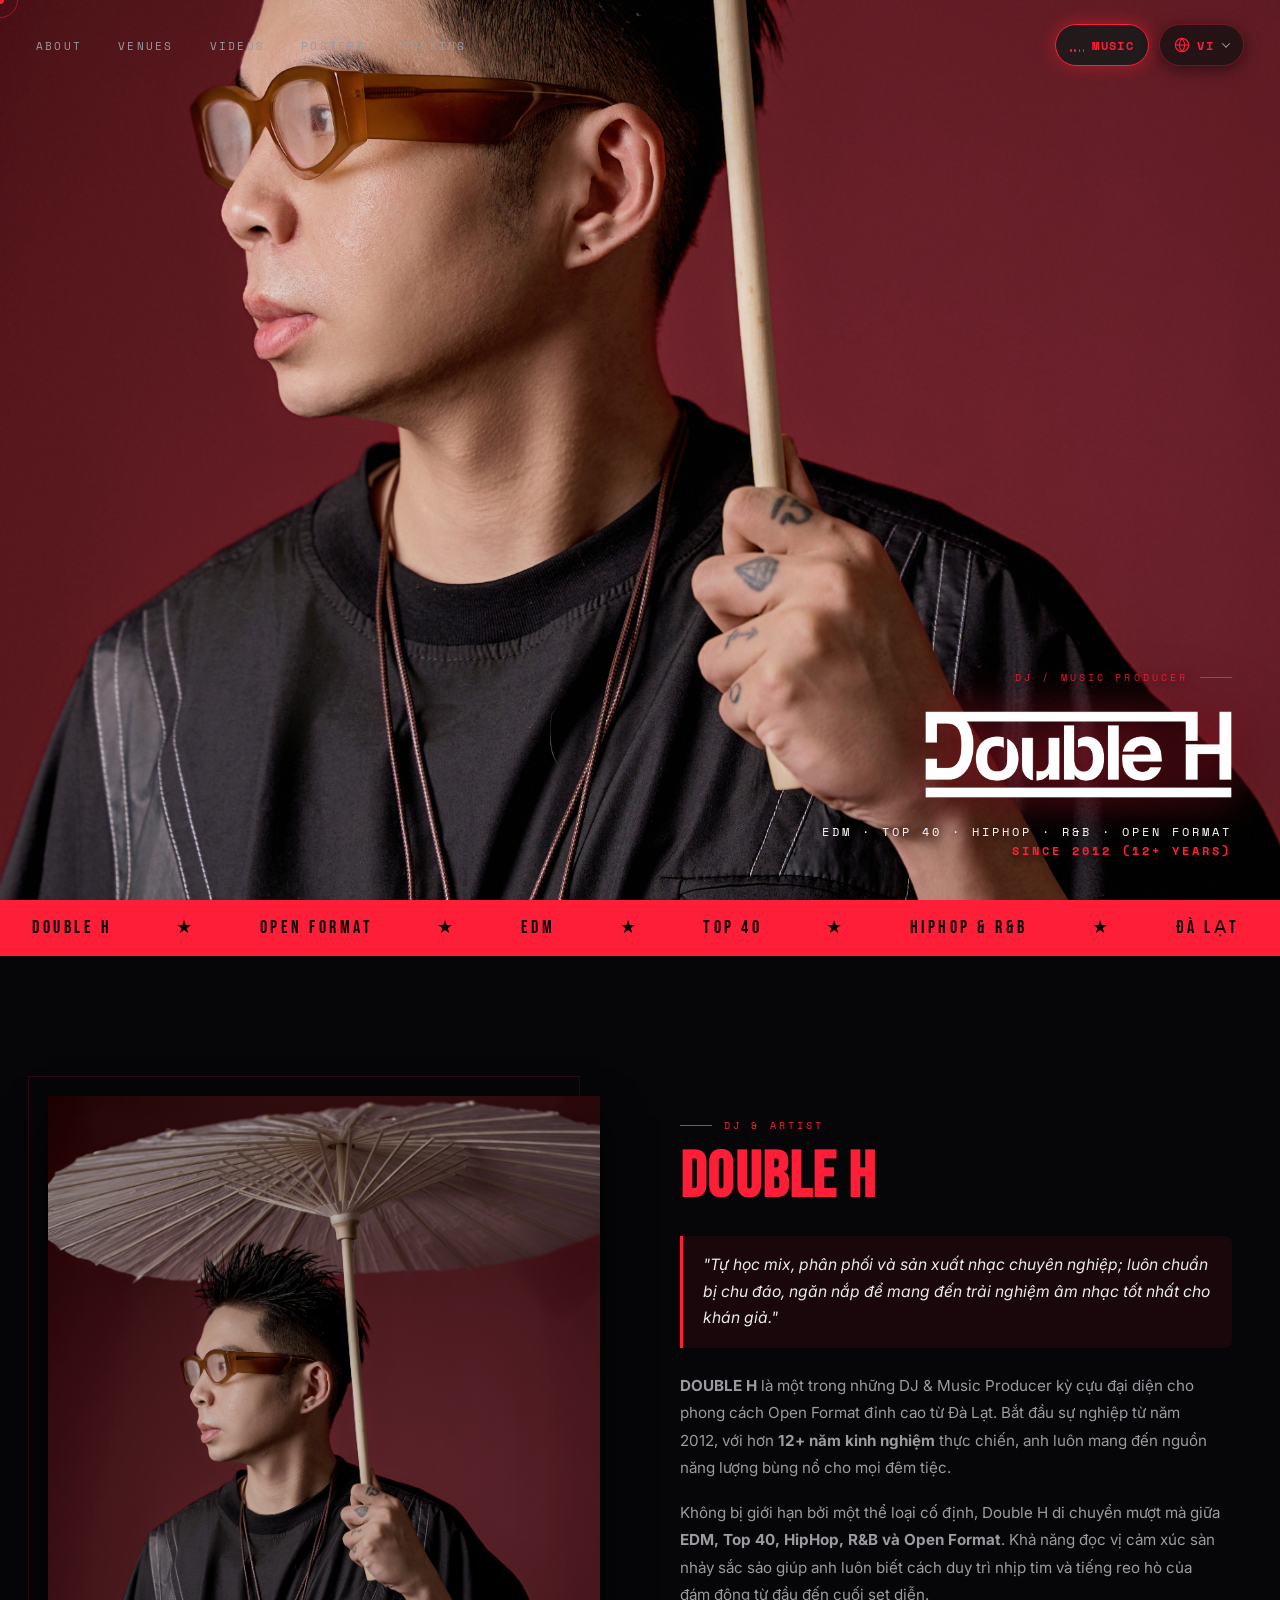
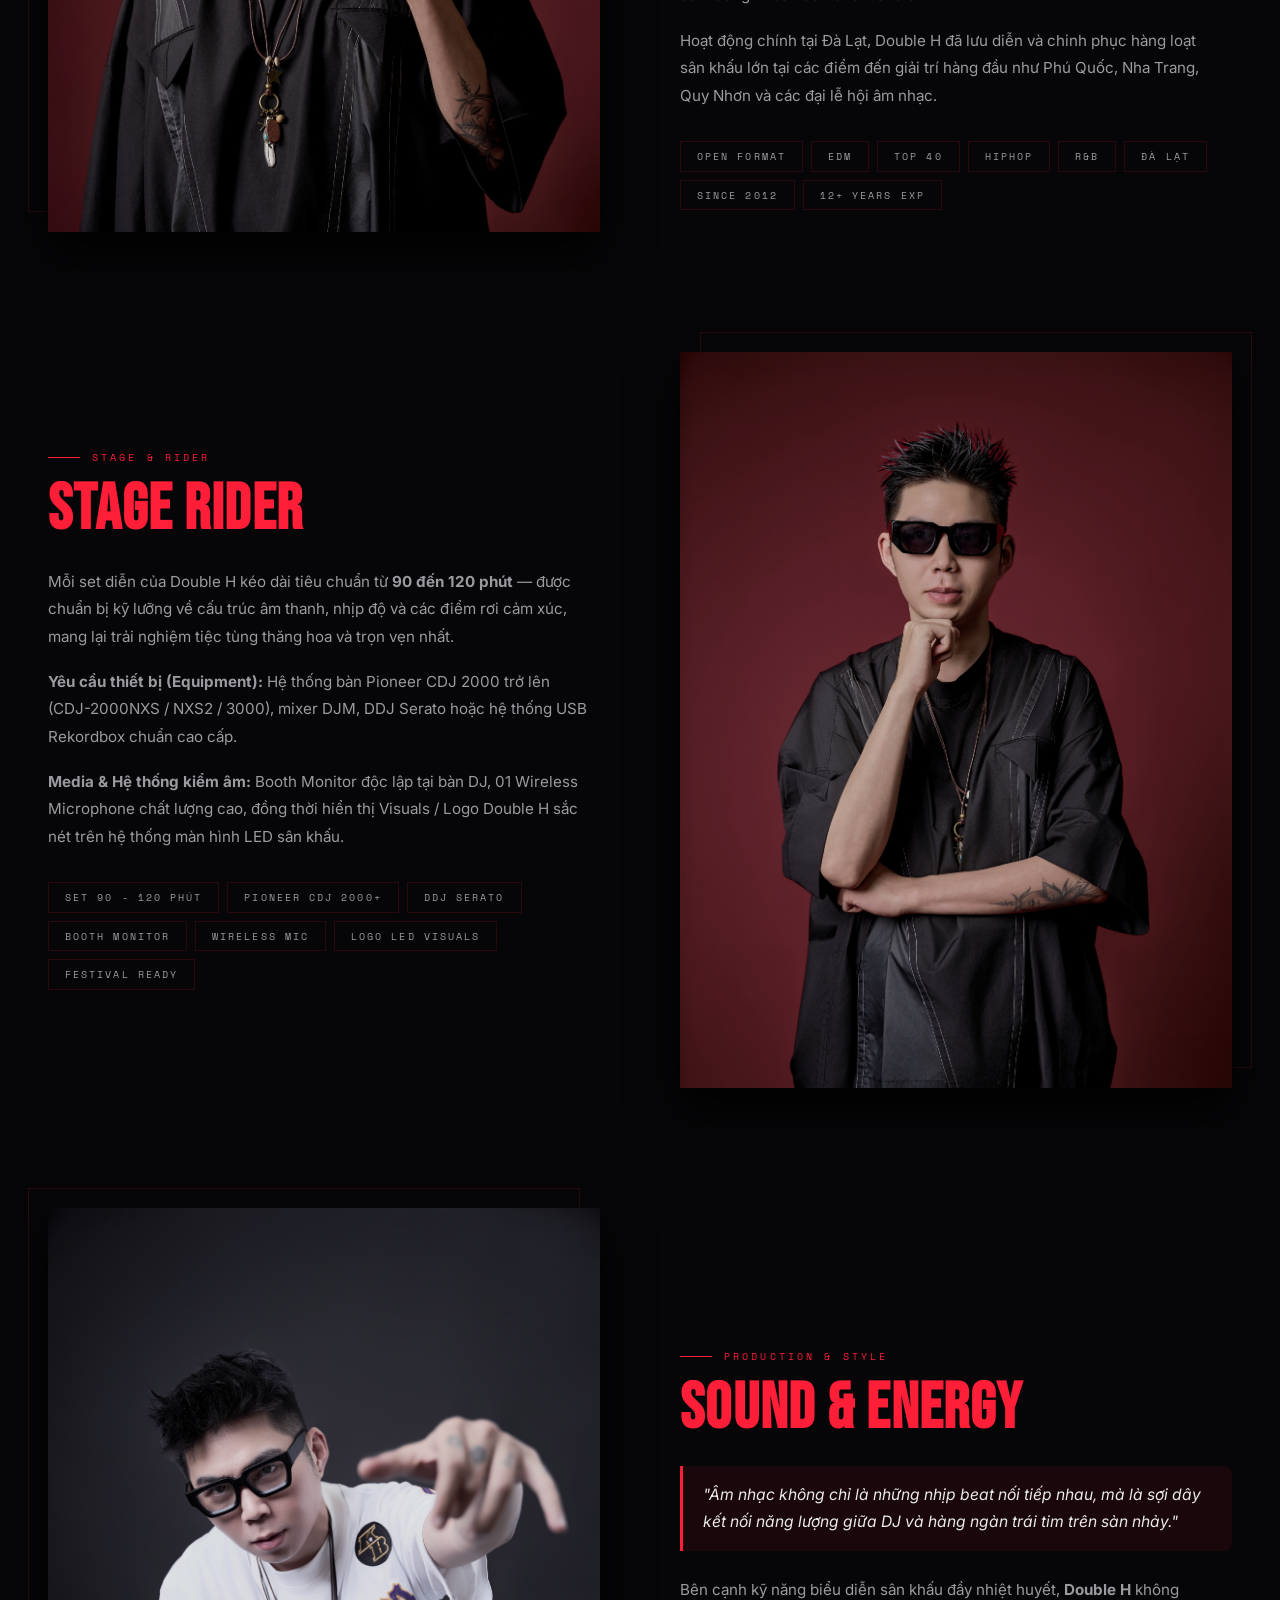
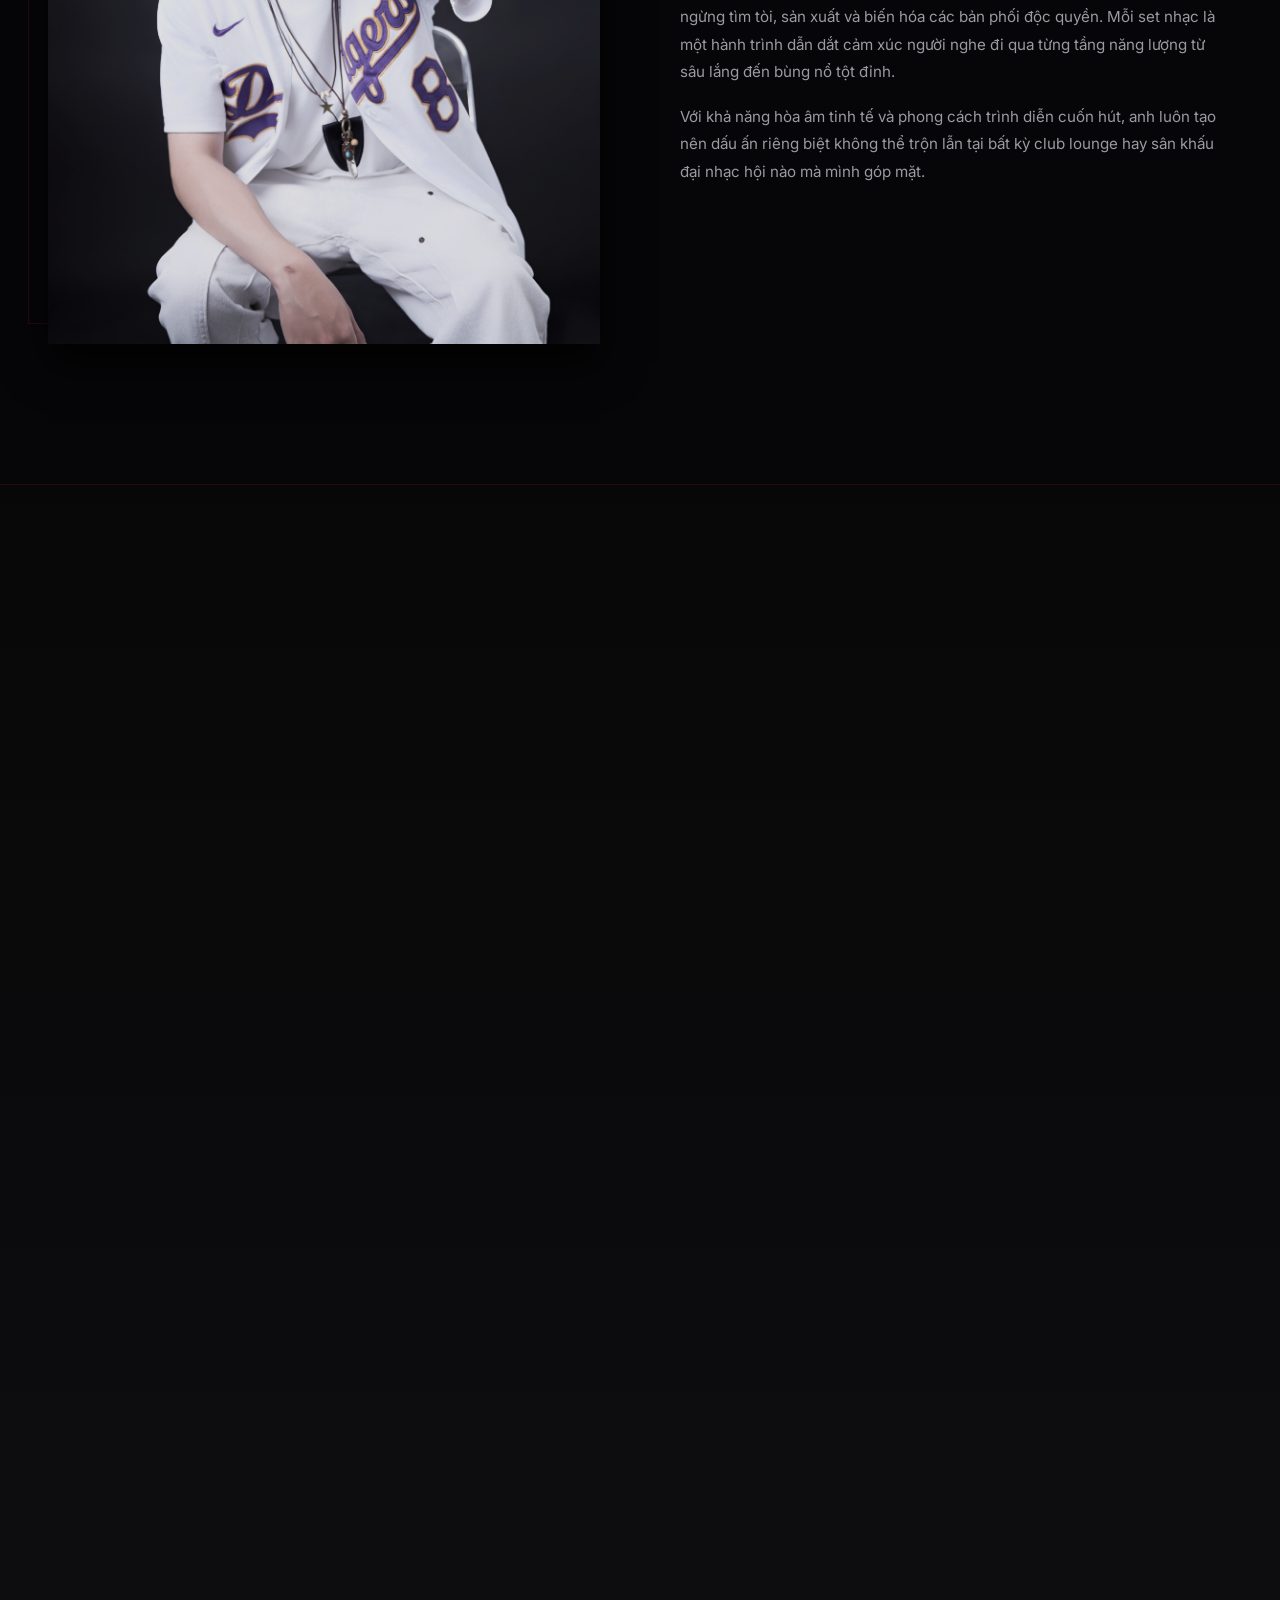
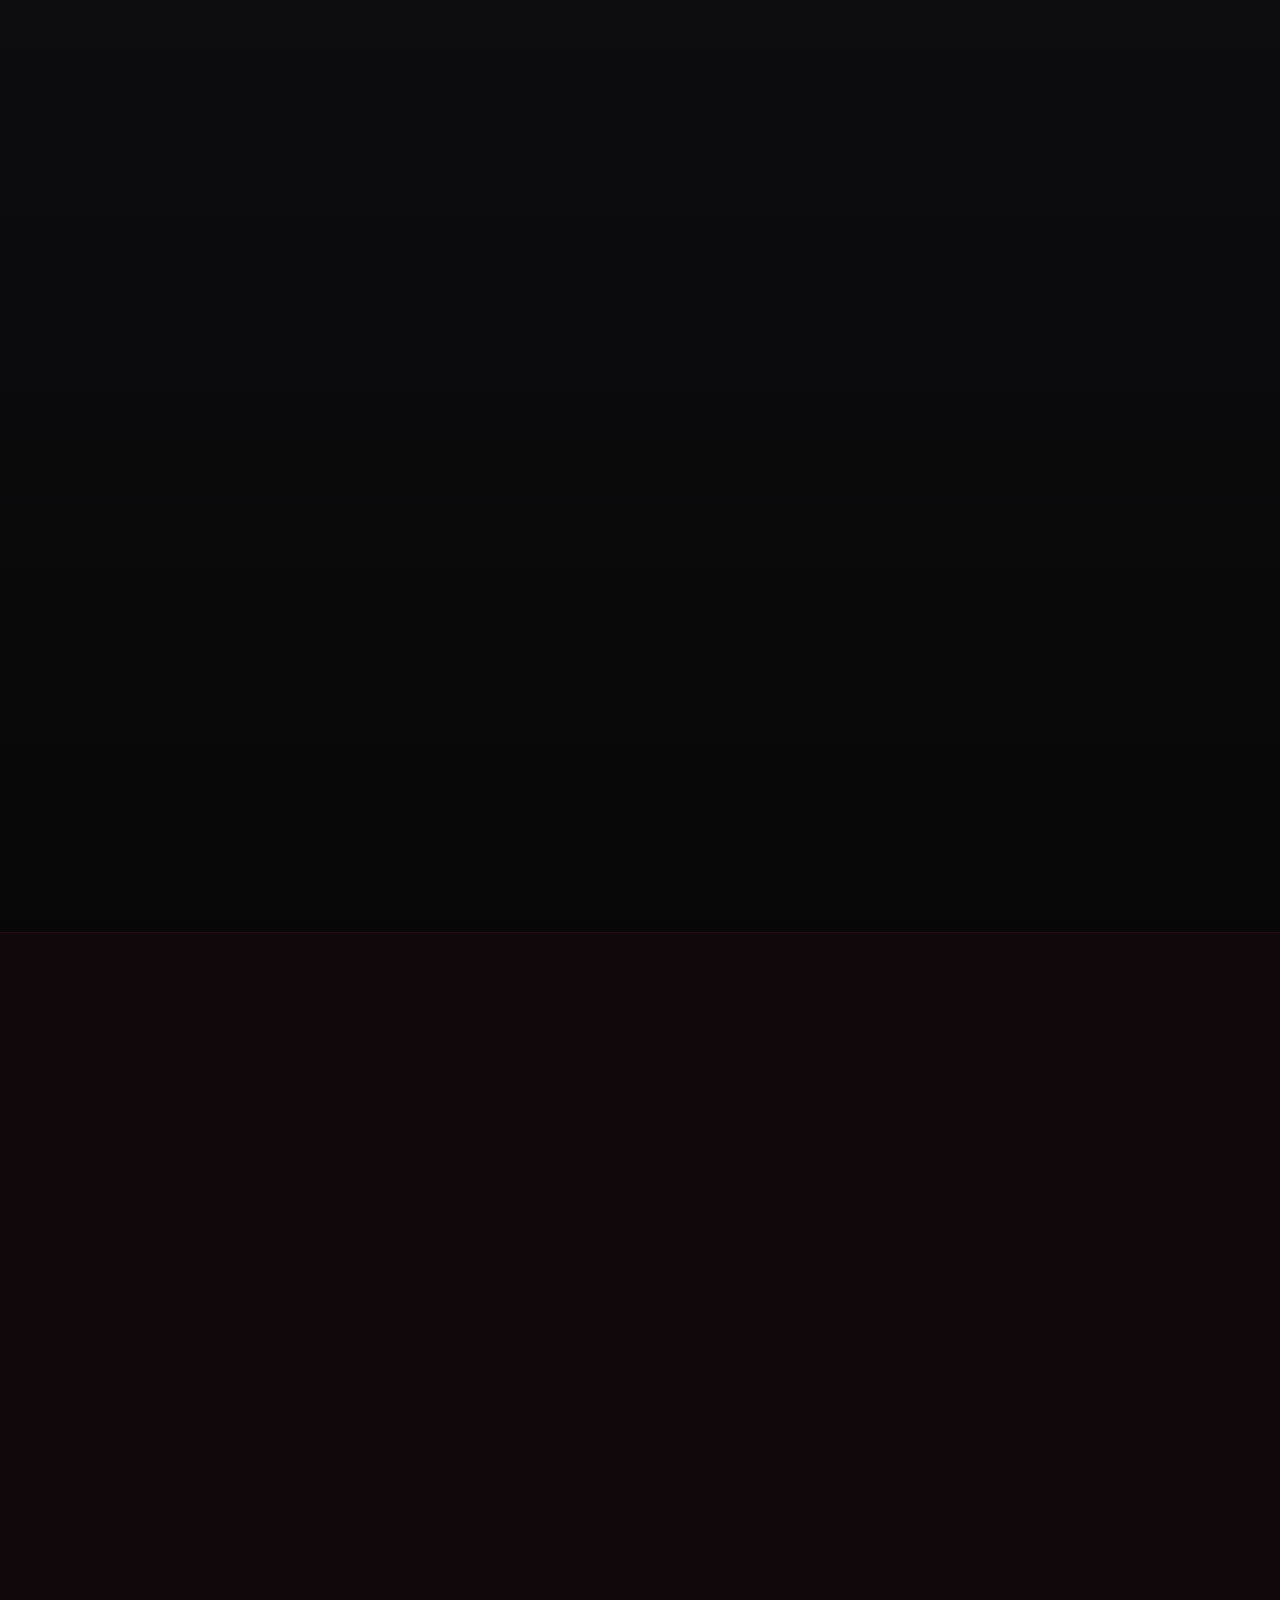
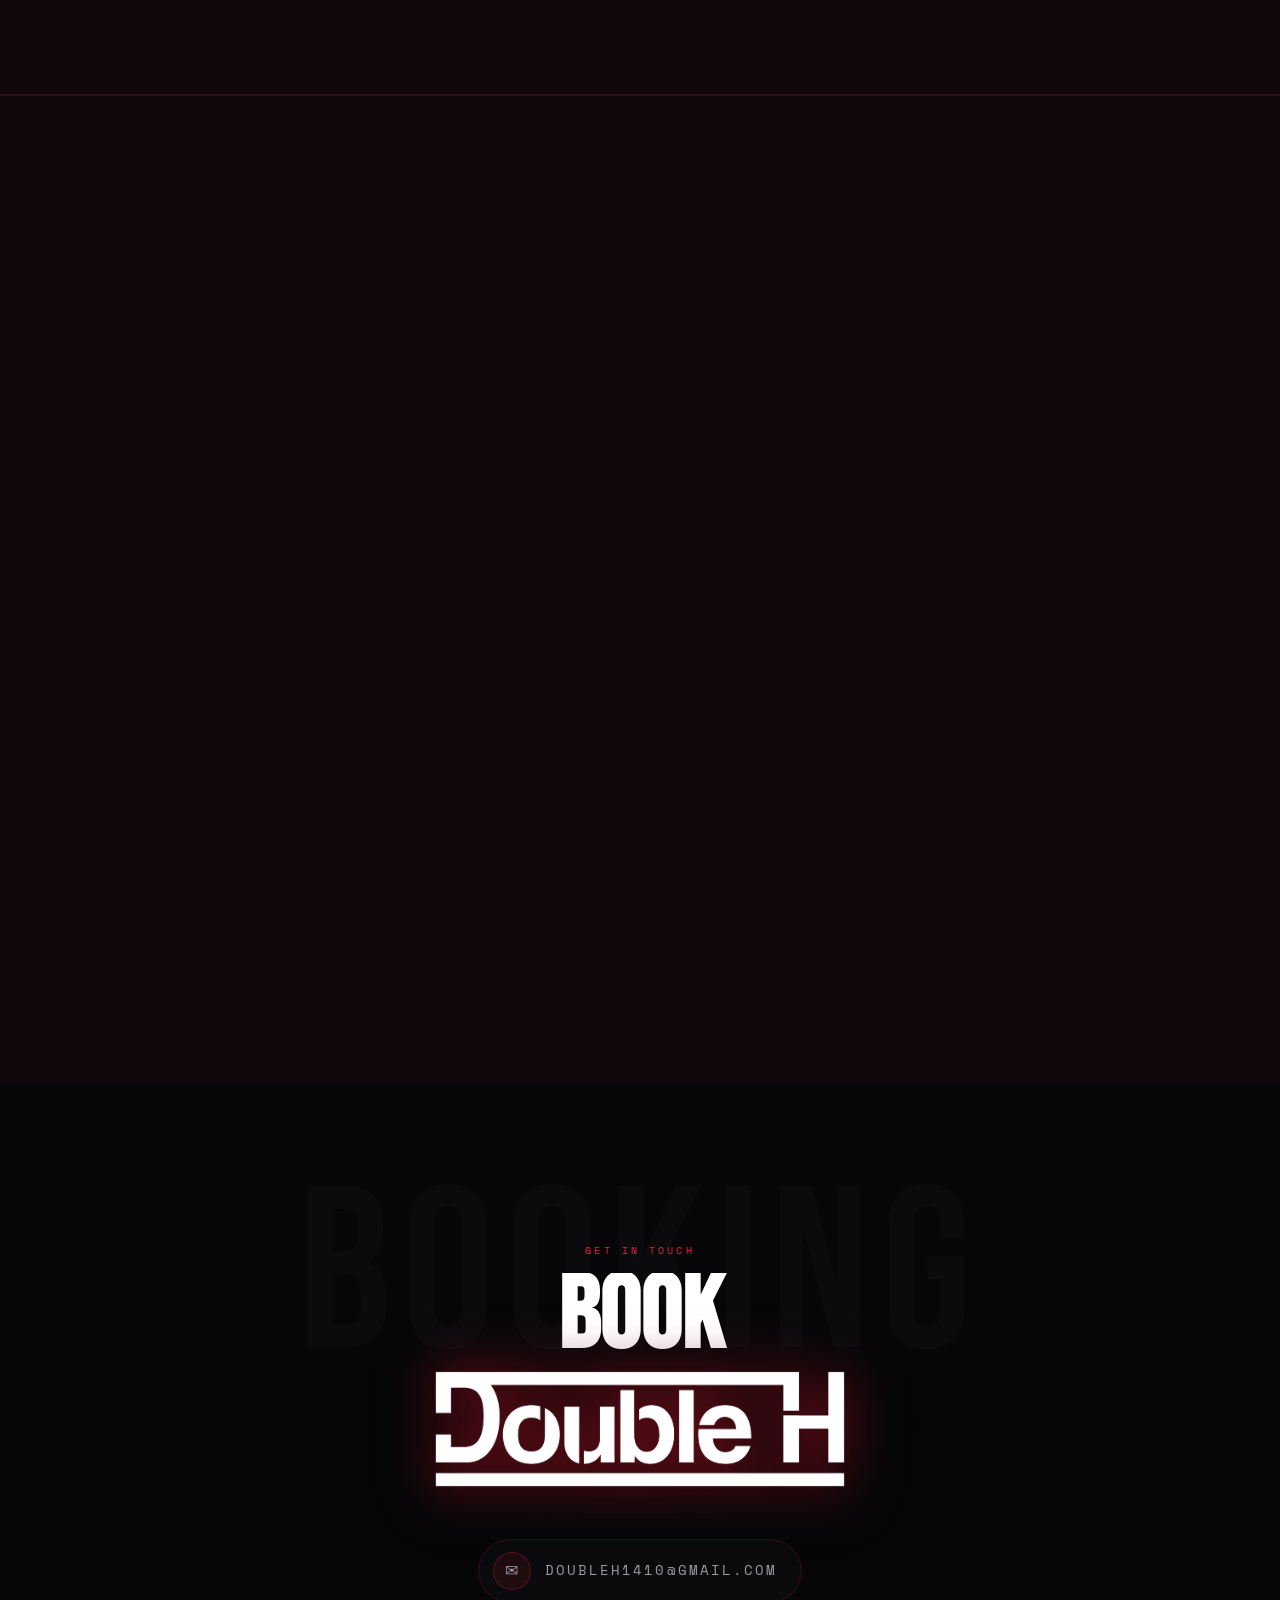
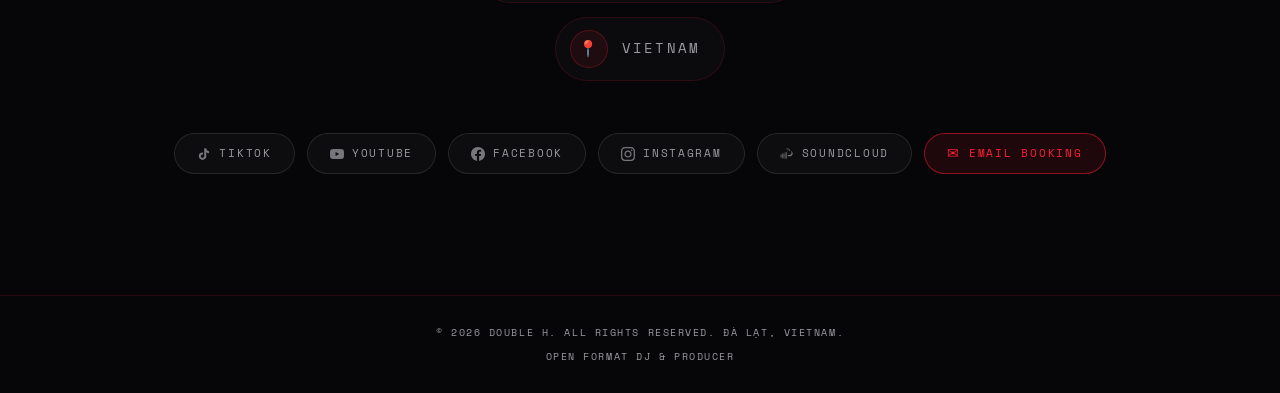
==== commit ca5aa311: "fix(spacing): resolve label overlap by restoring transform on anim-in and adding margin" ====
--- a/index.html
+++ b/index.html
@@ -534,6 +534,7 @@
       display: flex;
       align-items: center;
       gap: 12px;
+      line-height: 1.4;
     }
     .section-label::before {
       content: '';
@@ -614,7 +615,7 @@
       border-width: 0;
     }
     .hero-name {
-      margin: 6px 0 14px;
+      margin: 14px 0 14px;
       display: inline-block;
       max-width: 100%;
     }
@@ -764,6 +765,7 @@
       line-height: .92;
       letter-spacing: .02em;
       text-transform: uppercase;
+      margin-top: 14px;
       margin-bottom: 28px;
     }
     .about-text h2 em {
@@ -1832,9 +1834,9 @@
     [data-anim="blur-in"]    { filter: blur(12px); transform: translateY(20px); }
 
     [data-anim].anim-in {
-      opacity: 1;
-      transform: none;
-      filter: none;
+      opacity: 1 !important;
+      transform: none !important;
+      filter: none !important;
       transition:
         opacity  var(--anim-dur, .8s) cubic-bezier(.16,1,.3,1) var(--anim-delay, 0s),
         transform var(--anim-dur, .8s) cubic-bezier(.16,1,.3,1) var(--anim-delay, 0s),
@@ -1881,10 +1883,10 @@
 
     /* ─── Mobile landscape / tablet portrait ≤ 768px ────────────── */
     @media (max-width: 768px) {
-      /* Prevent horizontal scroll from animation transforms */
-      [data-anim="fade-left"],
-      [data-anim="fade-right"] {
-        transform: translateY(24px) !important;
+      /* Prevent horizontal scroll from animation transforms without overriding anim-in */
+      [data-anim="fade-left"]:not(.anim-in),
+      [data-anim="fade-right"]:not(.anim-in) {
+        transform: translateY(20px);
       }
       .about-img-wrap {
         max-width: 100% !important;
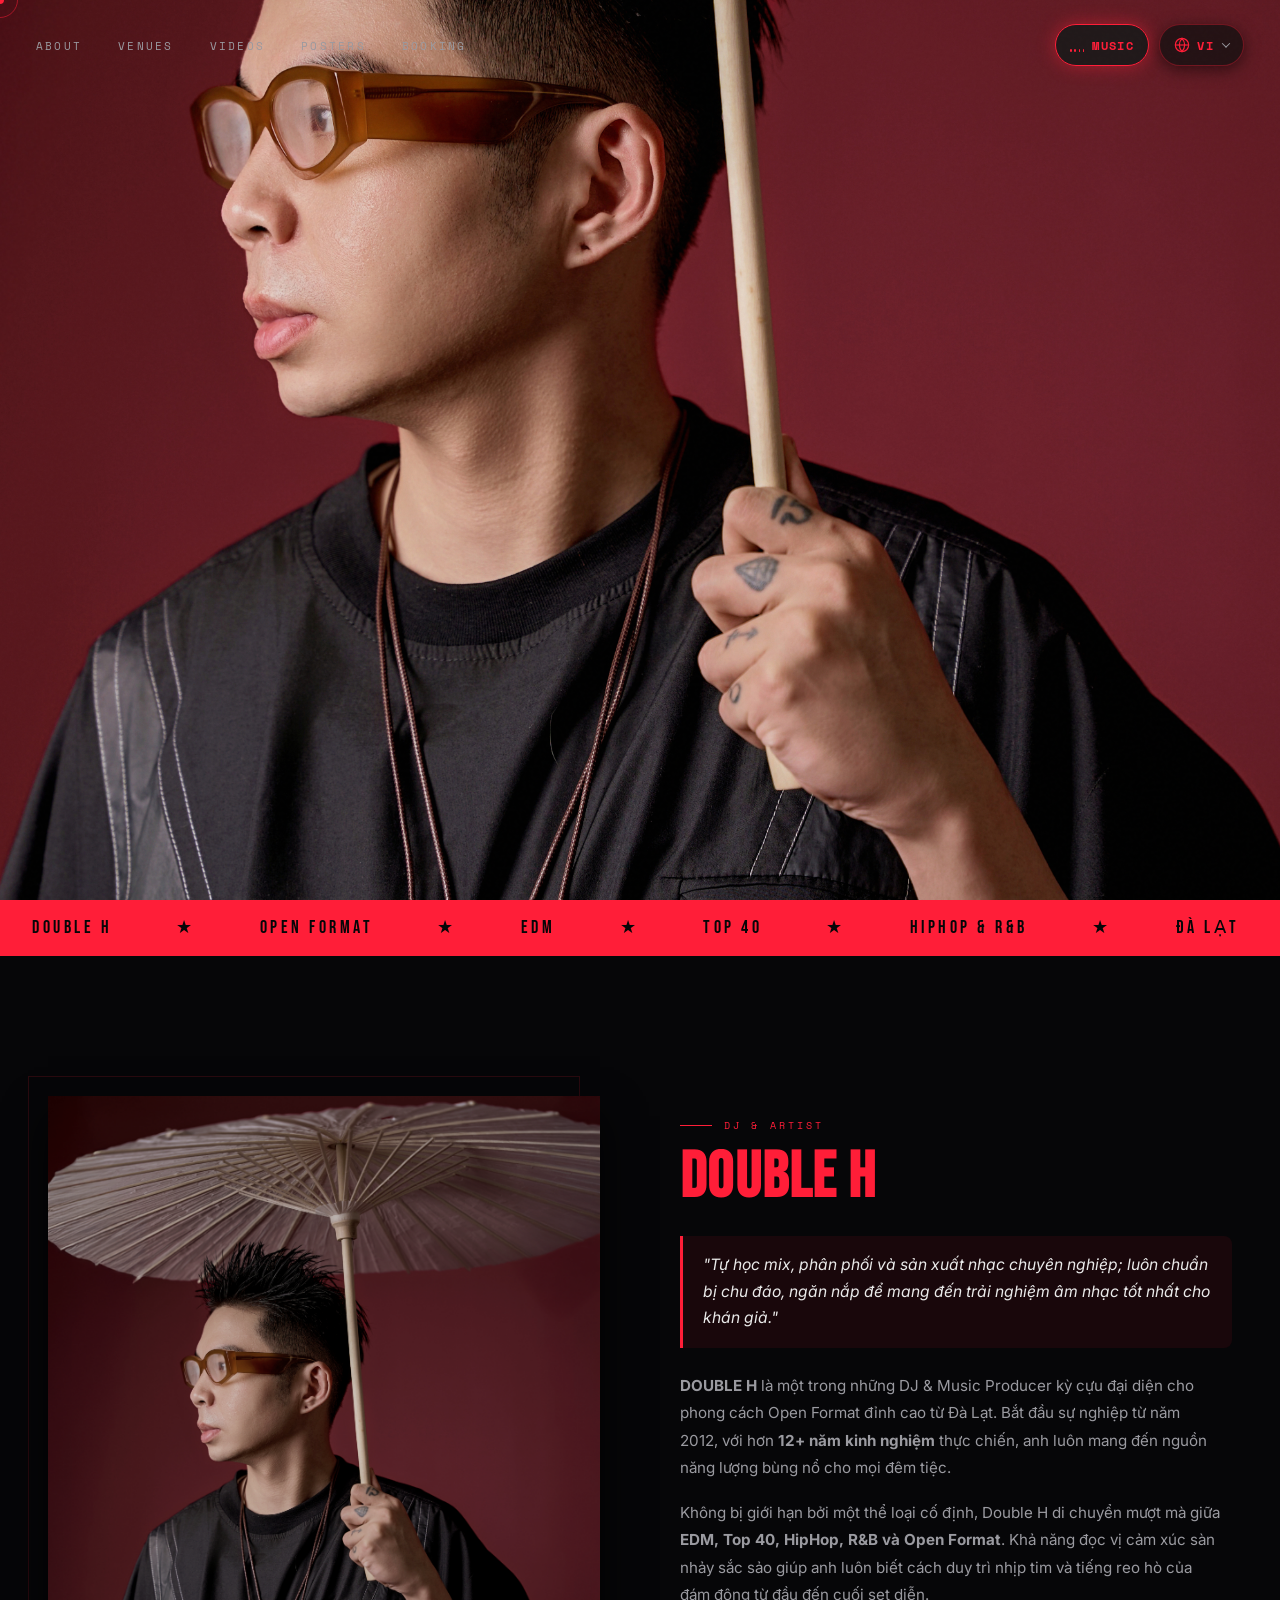
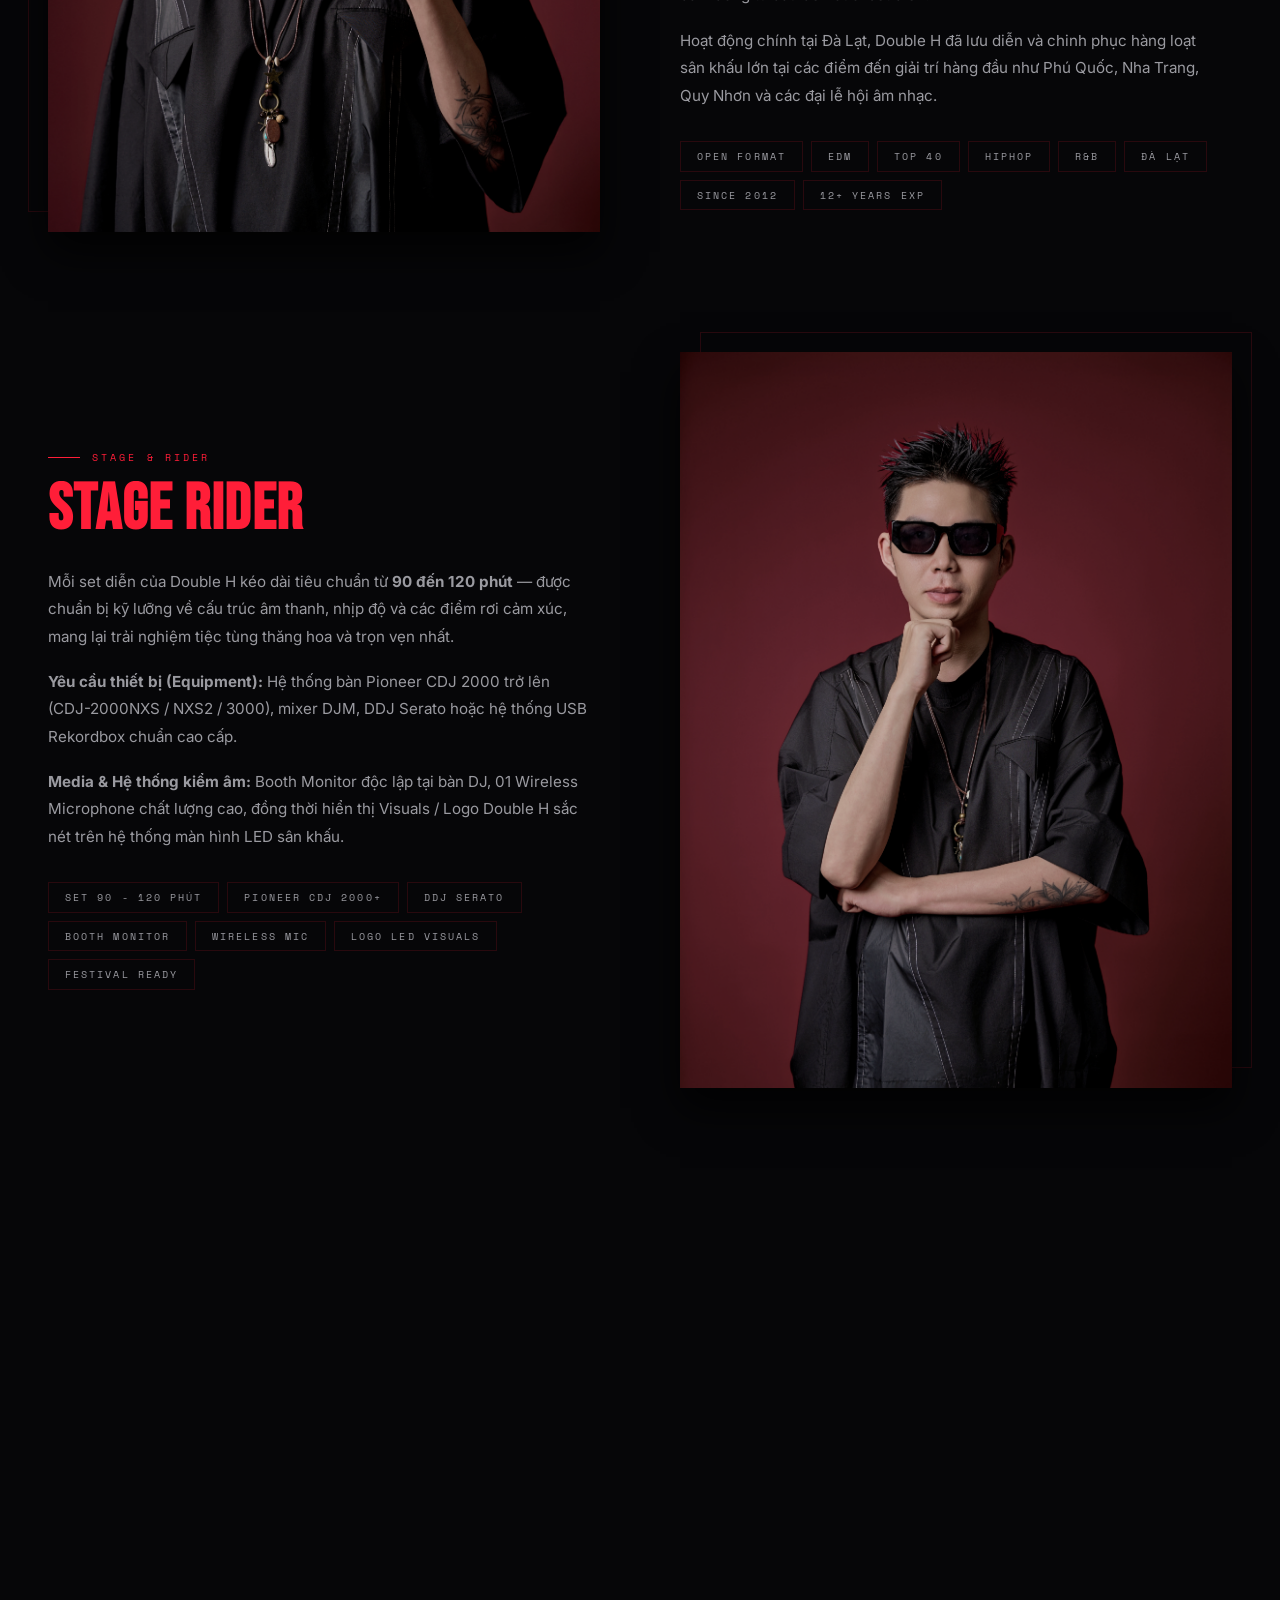
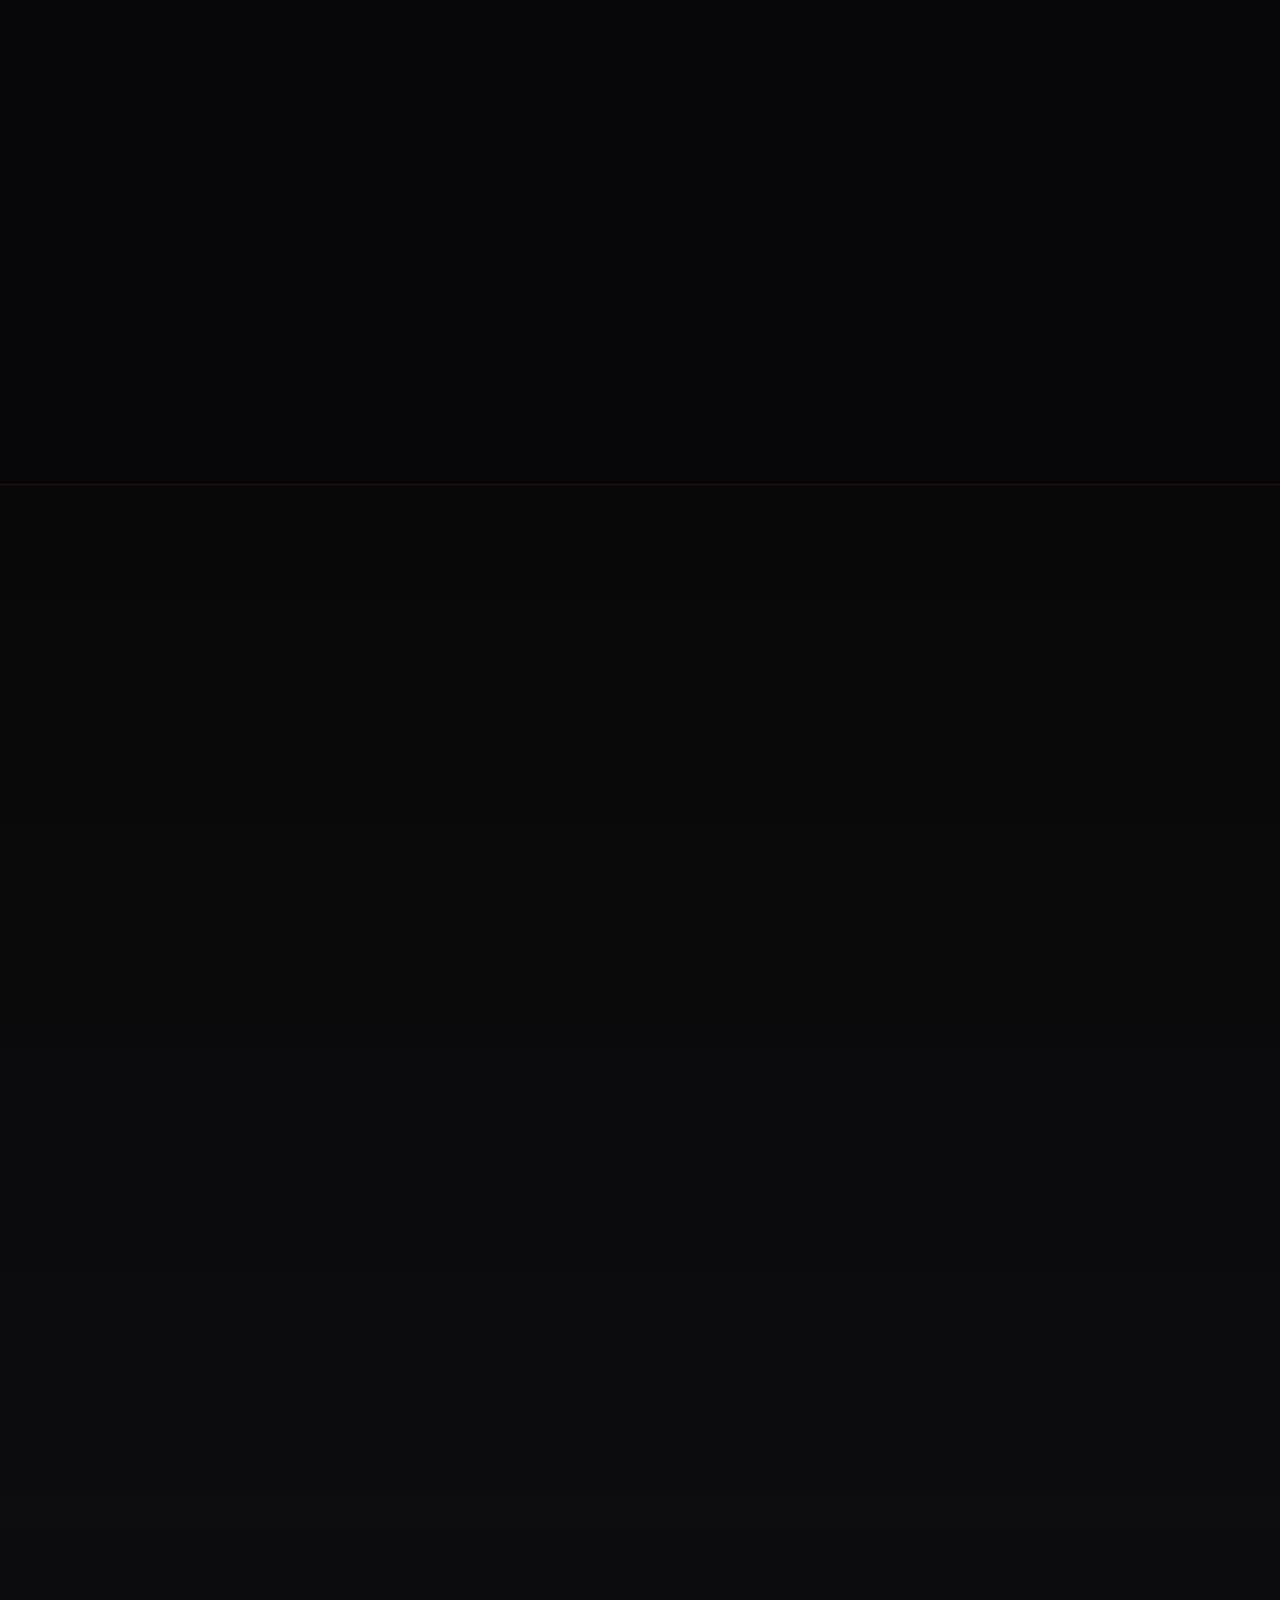
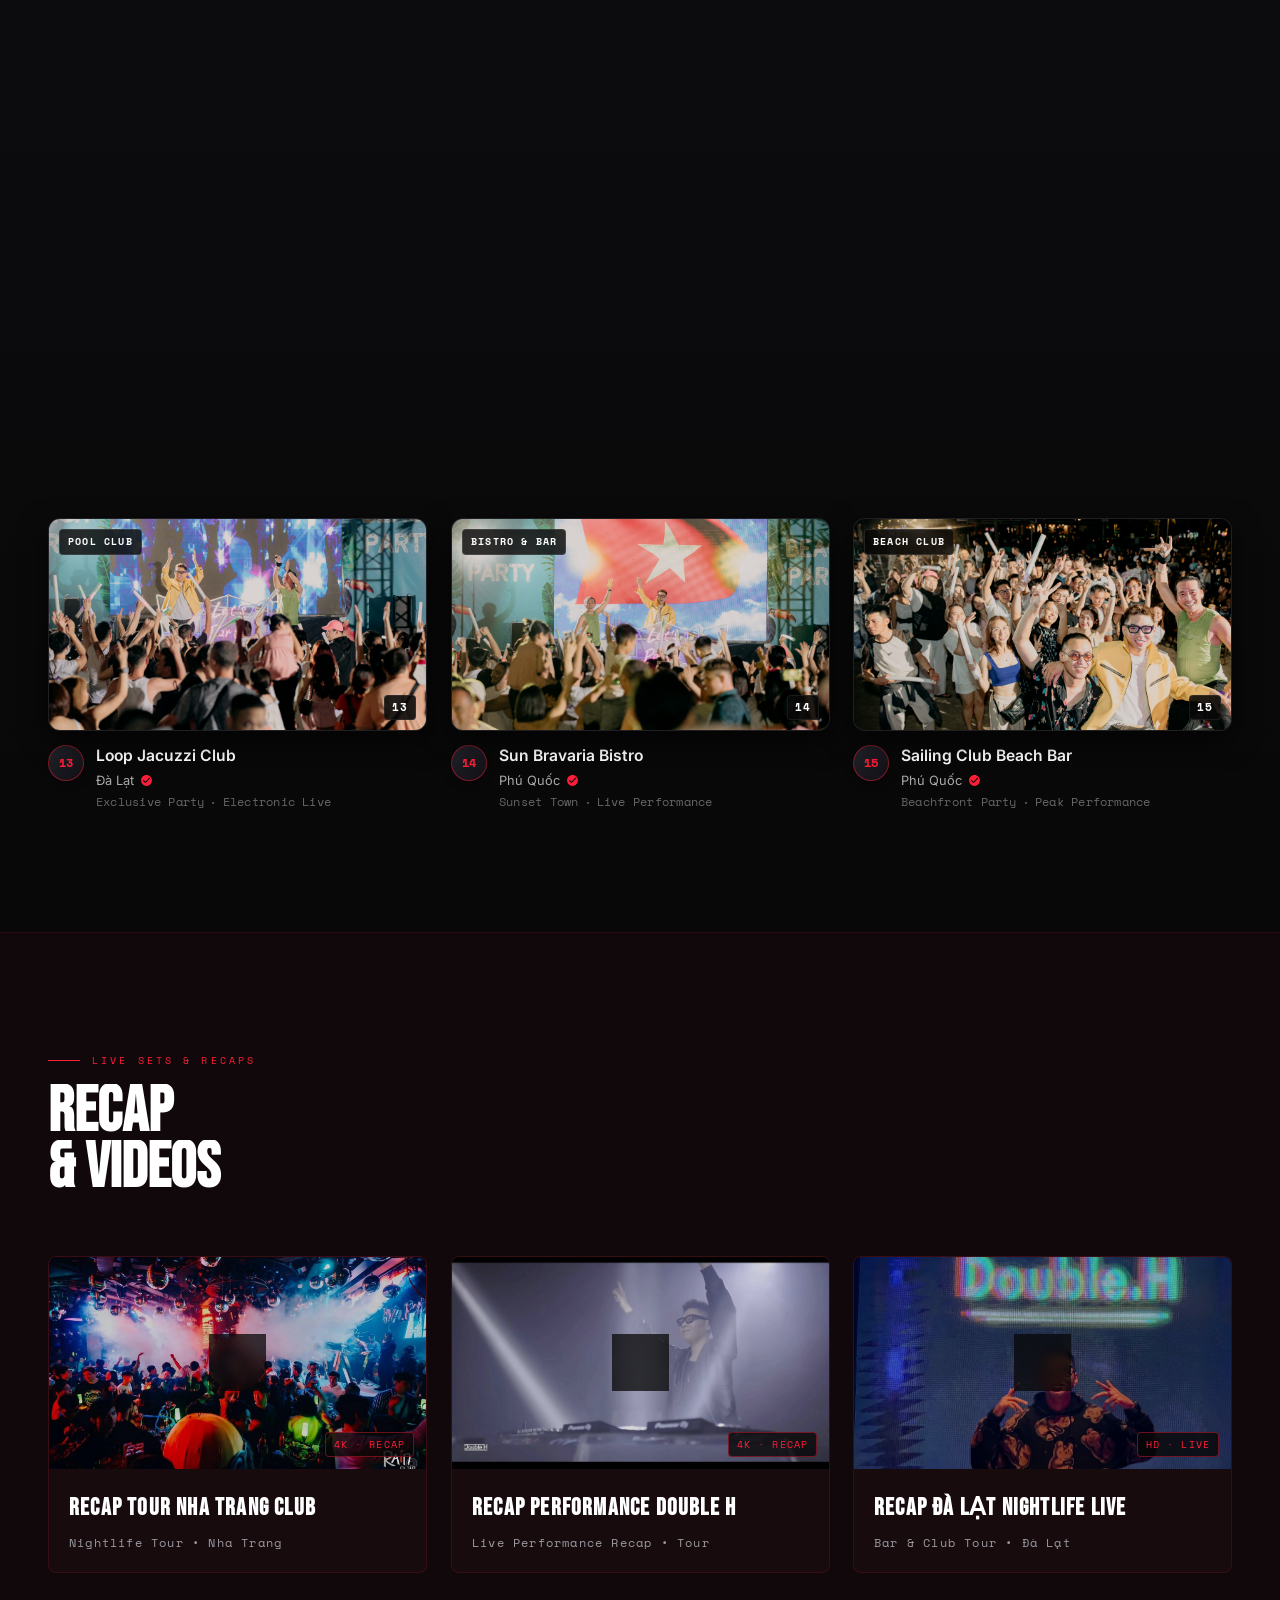
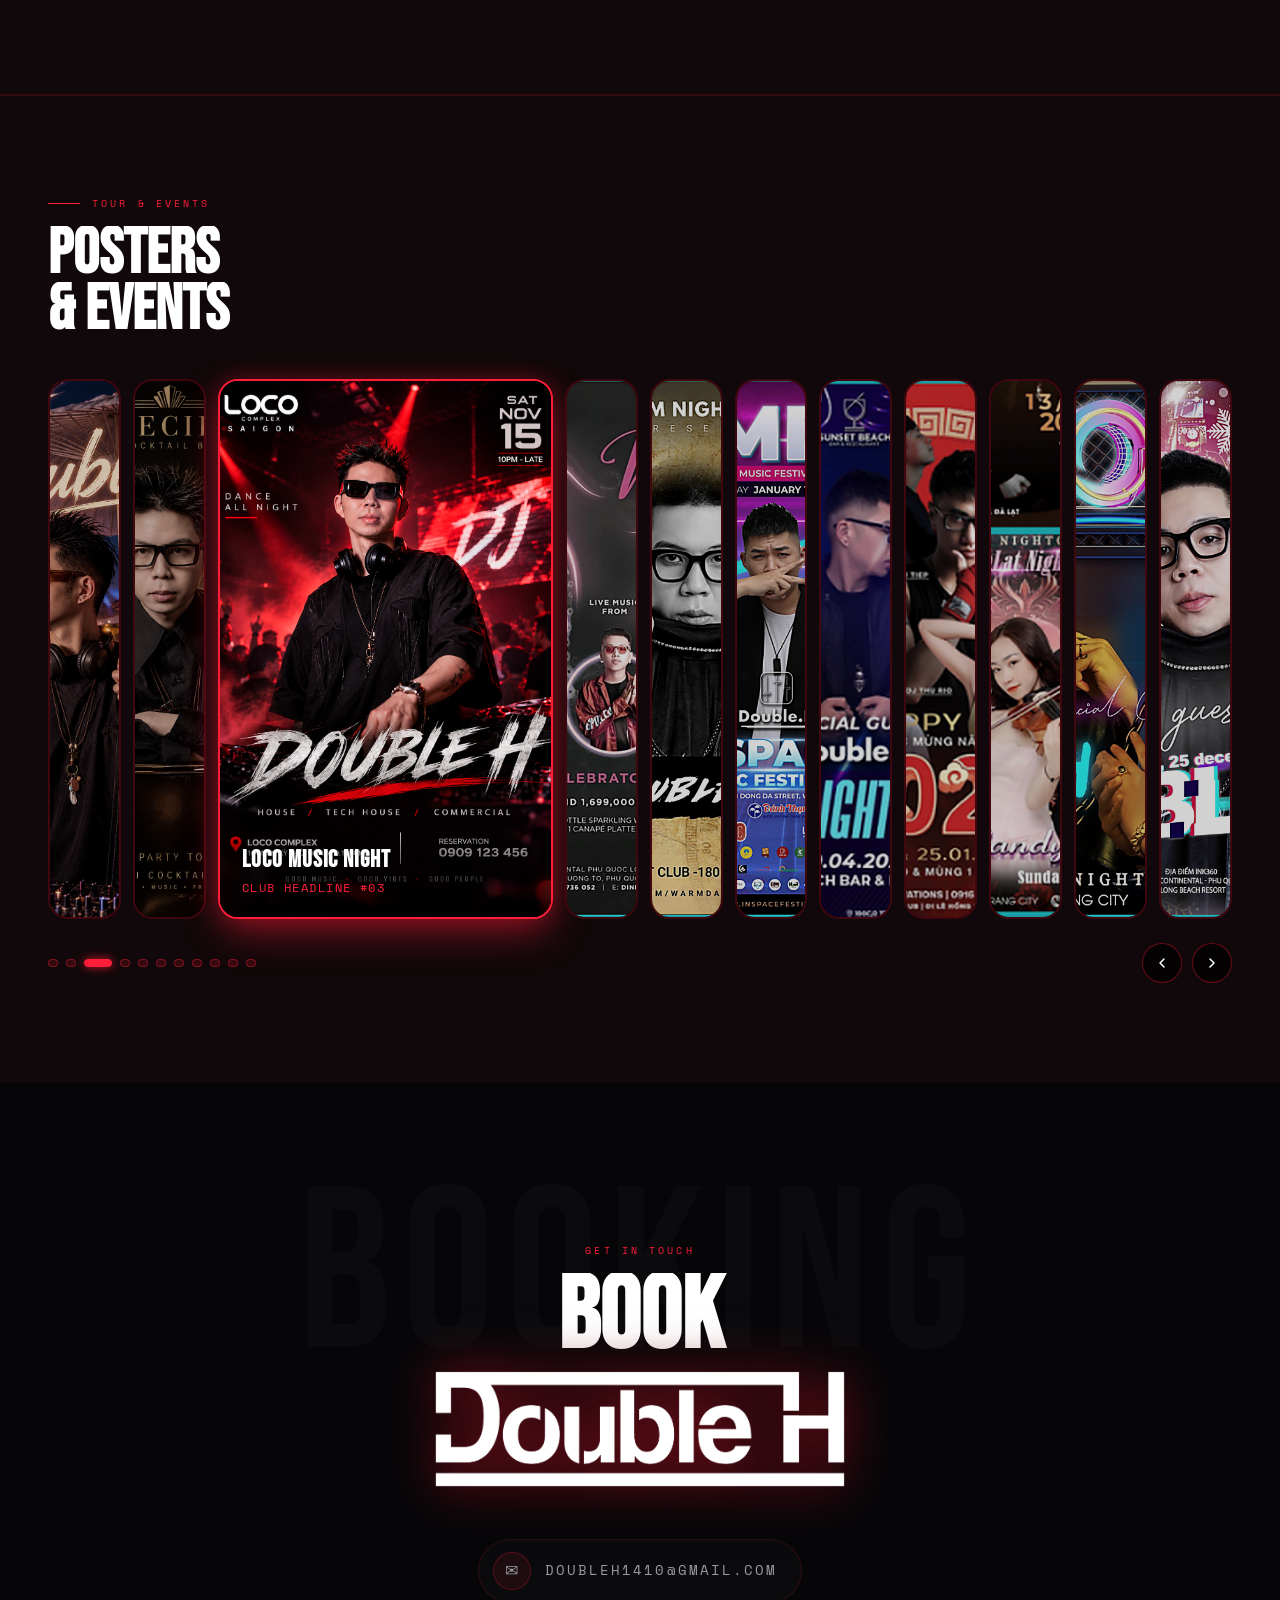
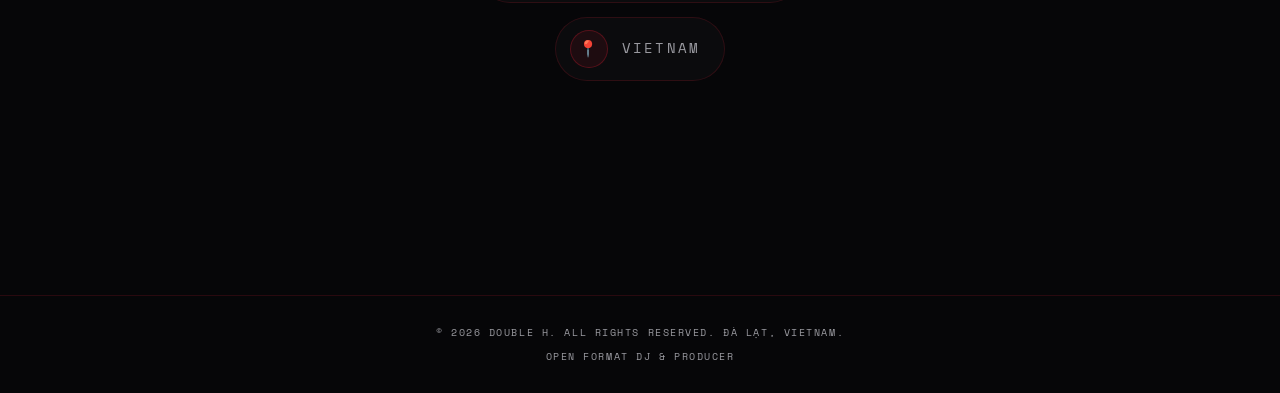
==== commit 219d1604: "fix: restore autoplay on hero video and fix correct thumbnails for recap cards" ====
--- a/index.html
+++ b/index.html
@@ -2321,6 +2321,7 @@
     <div class="hero-bg" id="heroBg">
       <video
         id="heroVideo"
+        autoplay
         muted
         loop
         playsinline
@@ -2869,7 +2870,7 @@
         <!-- Video 1 -->
         <div class="video-card" data-video="https://drive.google.com/file/d/1MH8dwcgHsbYWs2SQiC6LdNmCsZhrx0TG/preview?autoplay=1" data-drive="https://drive.google.com/file/d/1MH8dwcgHsbYWs2SQiC6LdNmCsZhrx0TG/view?usp=drive_link" data-title="Recap Tour Nha Trang Club" data-anim="fade-up" style="--anim-delay:.1s">
           <div class="video-thumb">
-            <img src="Working Image_/danang_frame20.jpg" alt="Recap Tour Nha Trang Club" loading="lazy" />
+            <img src="Working Image_/119594791_3209623292419906_1239472198645116852_n.jpg" alt="Recap Tour Nha Trang Club" loading="lazy" />
             <div class="video-play-icon">
               <svg viewBox="0 0 24 24" width="22" height="22" fill="currentColor"><path d="M8 5v14l11-7z"/></svg>
             </div>
@@ -2899,7 +2900,7 @@
         <!-- Video 3 -->
         <div class="video-card" data-video="https://drive.google.com/file/d/1tdjPeMx38g4hHp7JTIVRMzWusA1hsOfI/preview?autoplay=1" data-drive="https://drive.google.com/file/d/1tdjPeMx38g4hHp7JTIVRMzWusA1hsOfI/view?usp=drive_link" data-title="Recap Đà Lạt Nightlife Live" data-anim="fade-up" style="--anim-delay:.3s">
           <div class="video-thumb">
-            <img src="Working Image_/recap_frame20.jpg" alt="Recap Đà Lạt Nightlife Live" loading="lazy" />
+            <img src="Working Image_/124168261_3373433892705511_6980494181686721775_n.jpg" alt="Recap Đà Lạt Nightlife Live" loading="lazy" />
             <div class="video-play-icon">
               <svg viewBox="0 0 24 24" width="22" height="22" fill="currentColor"><path d="M8 5v14l11-7z"/></svg>
             </div>
@@ -3479,9 +3480,19 @@
 
         // Bắt đầu phát video banner mượt mà, khóa tốc độ chuẩn 1.0x
         if (heroVid) {
+          heroVid.muted = true;
+          heroVid.defaultMuted = true;
           heroVid.playbackRate = 1.0;
           heroVid.defaultPlaybackRate = 1.0;
-          heroVid.play().catch(() => {});
+          const startHeroVid = () => {
+            heroVid.muted = true;
+            heroVid.play().catch(() => {});
+          };
+          startHeroVid();
+          // Fallback: Tự động kích hoạt phát ngay khi người dùng chạm hoặc cuộn trang nếu trình duyệt chặn autoplay ngầm
+          ['touchstart', 'touchend', 'click', 'scroll'].forEach(evt => {
+            window.addEventListener(evt, startHeroVid, { once: true, passive: true });
+          });
         }
 
         if (typeof playBgm === 'function') playBgm();
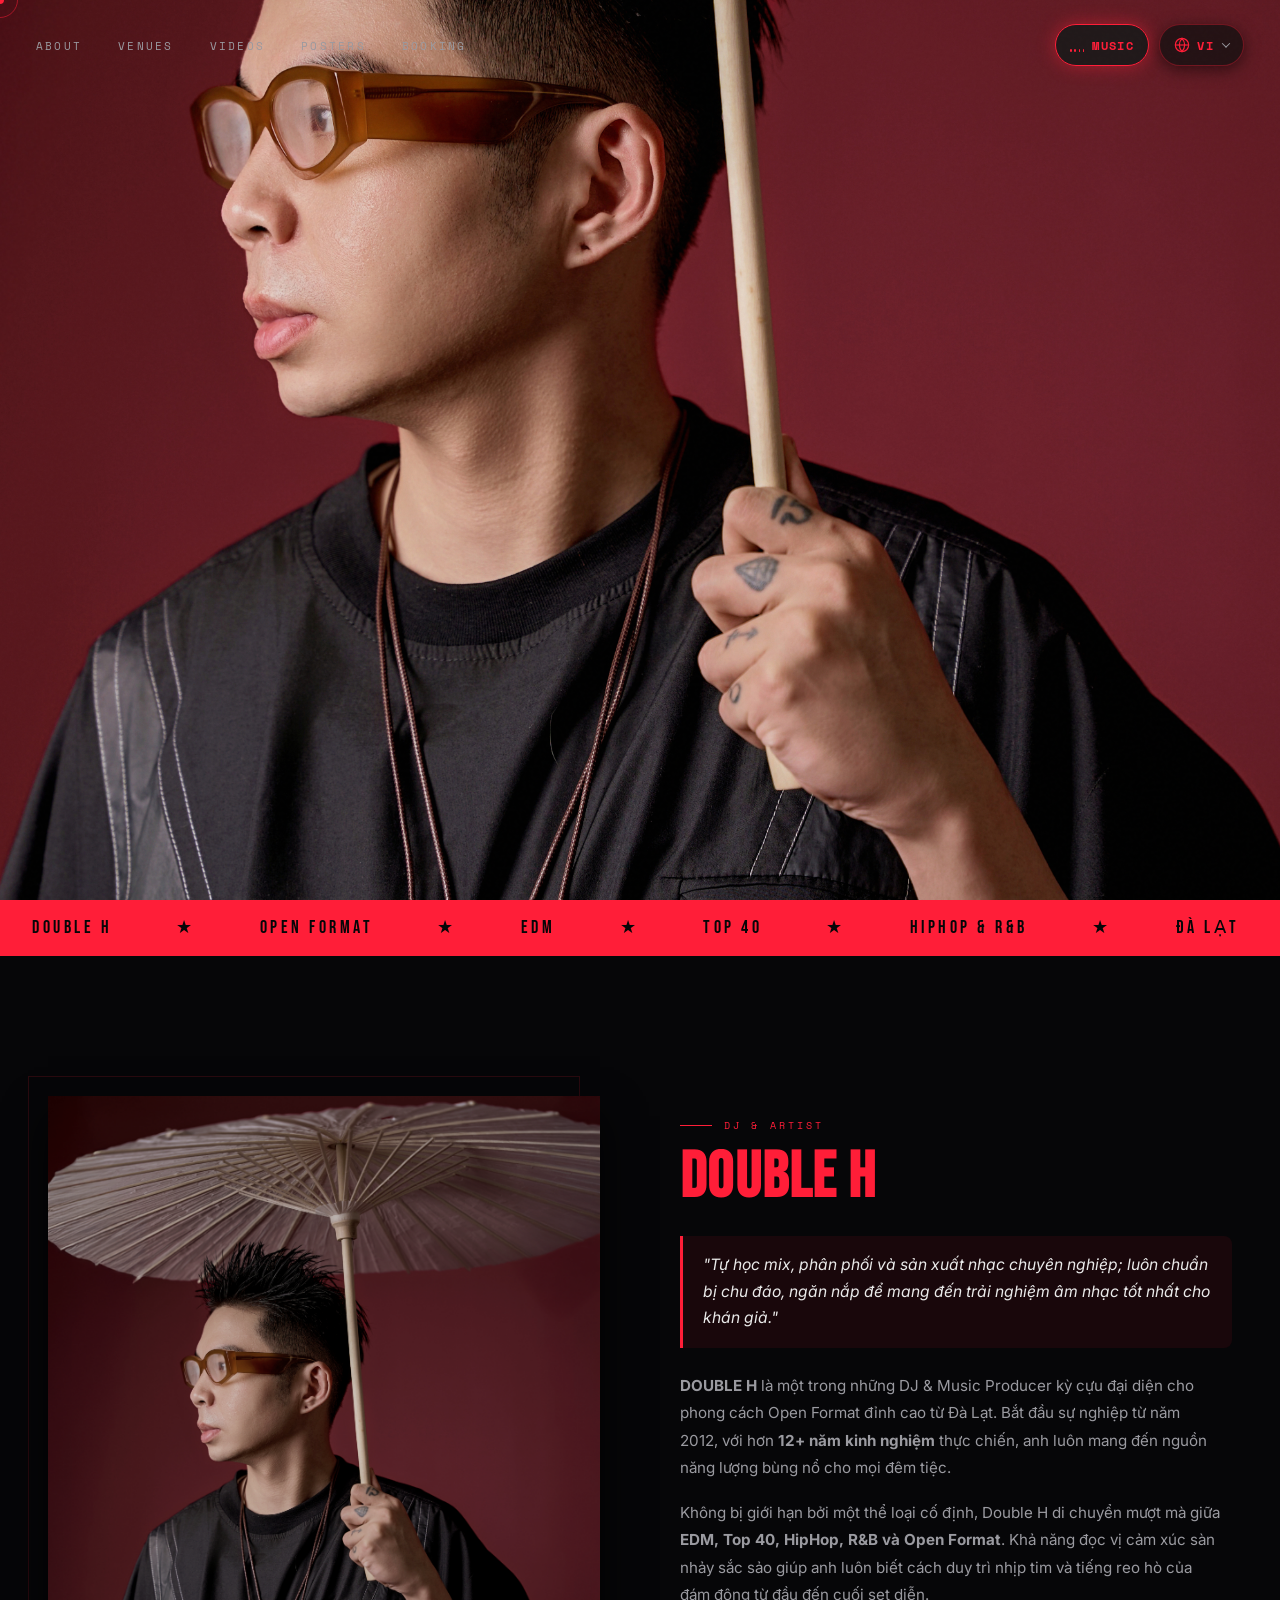
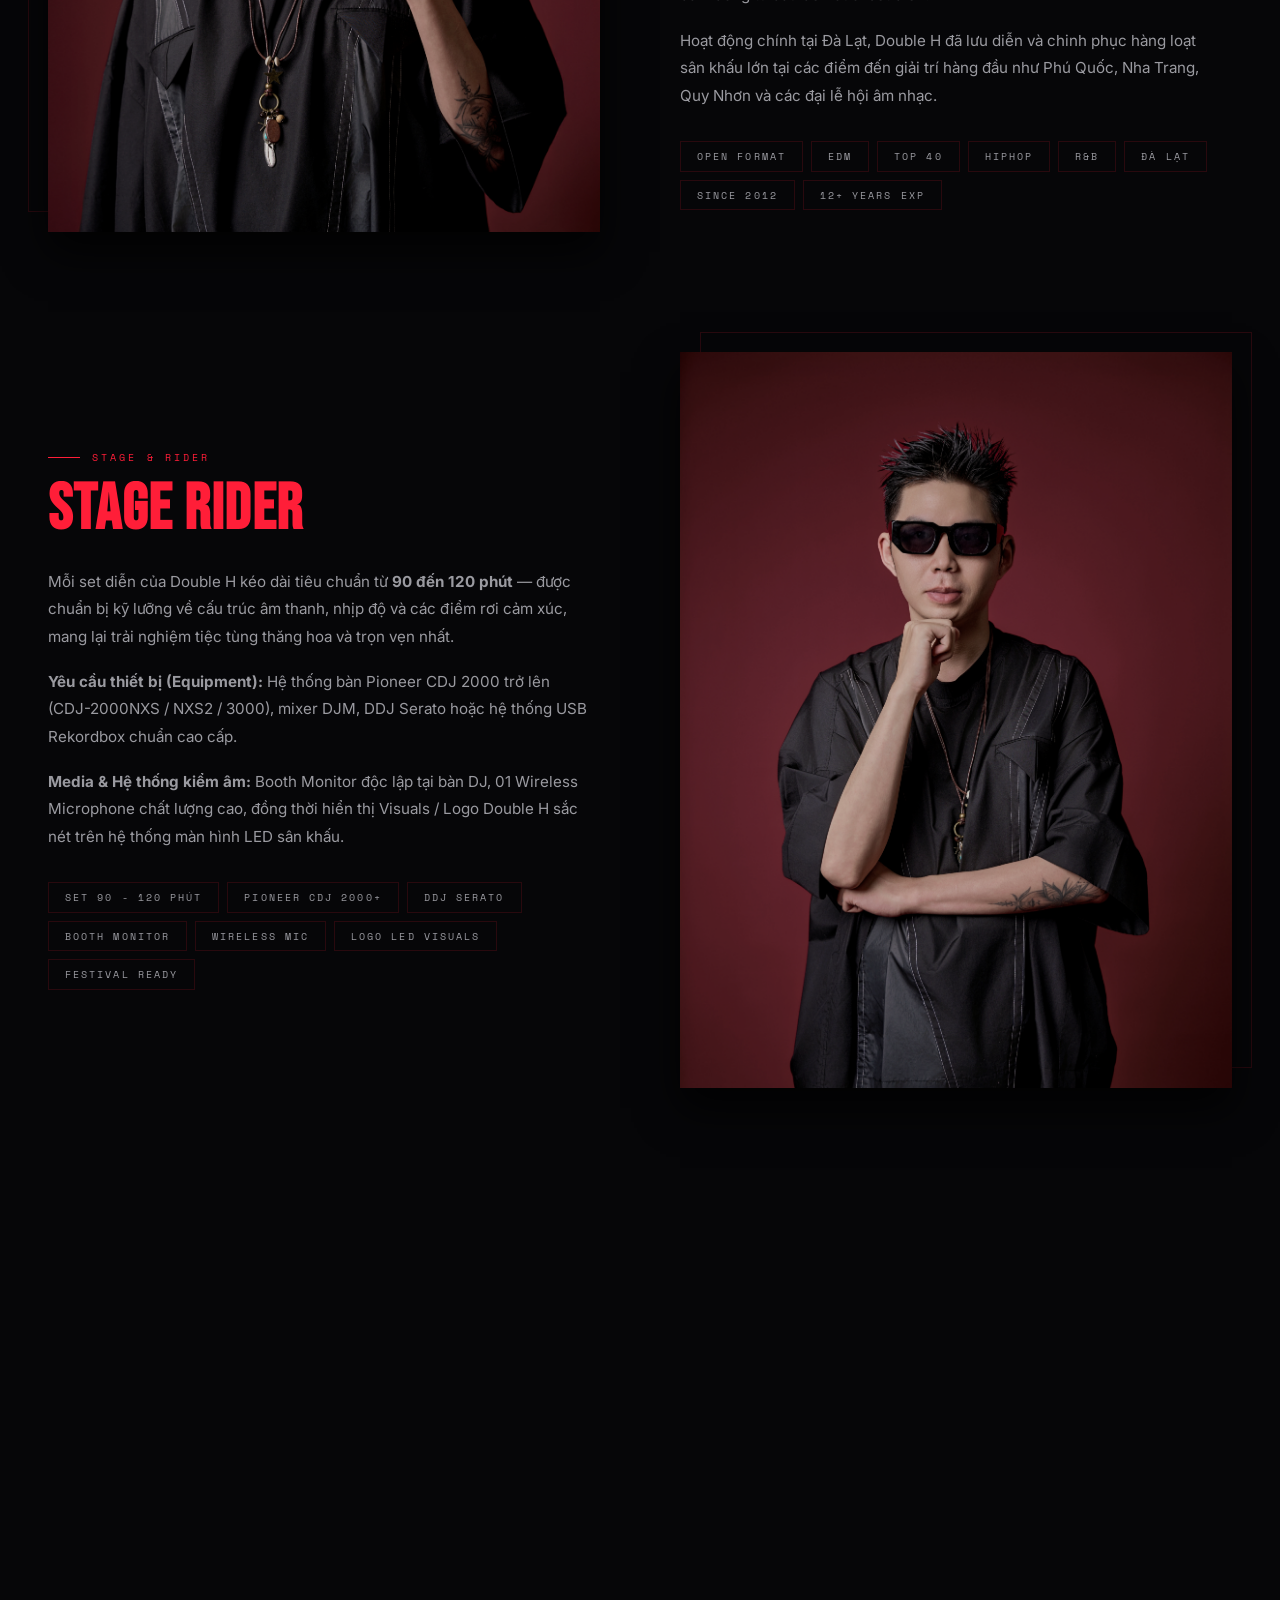
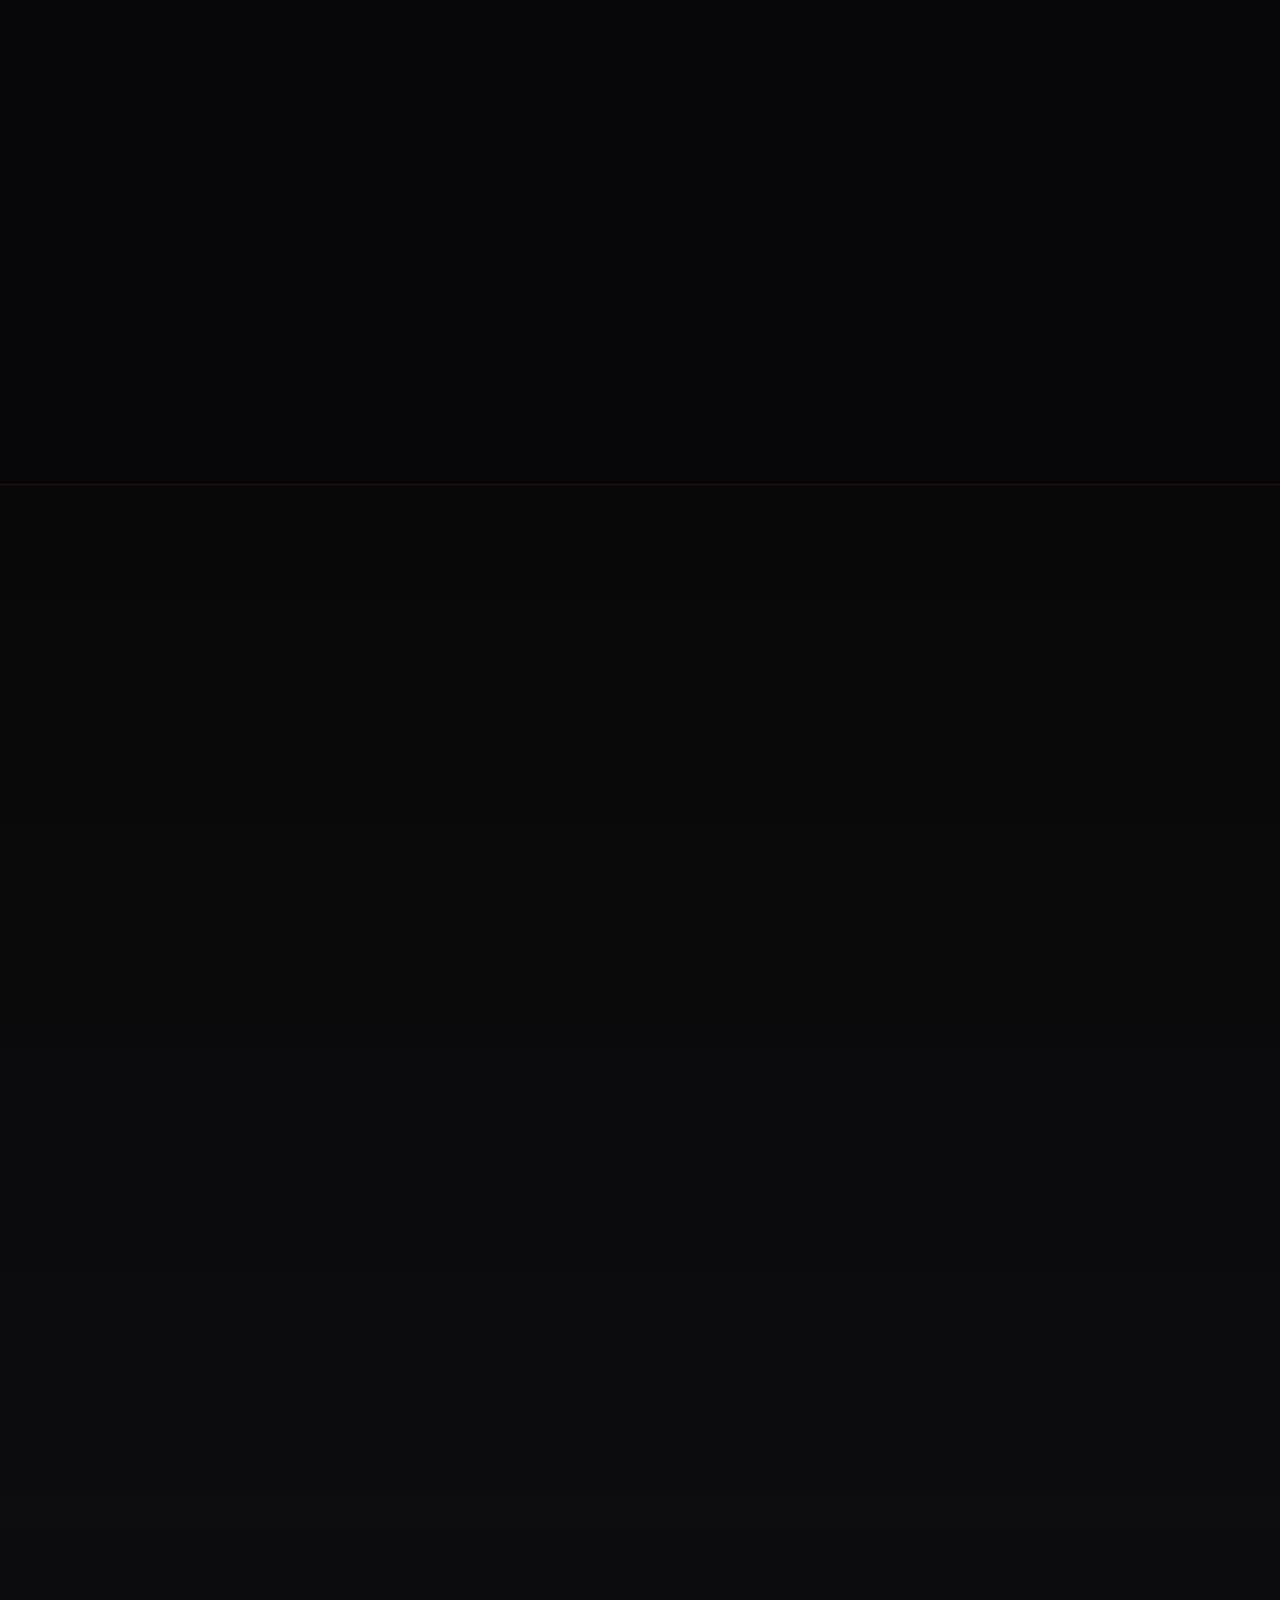
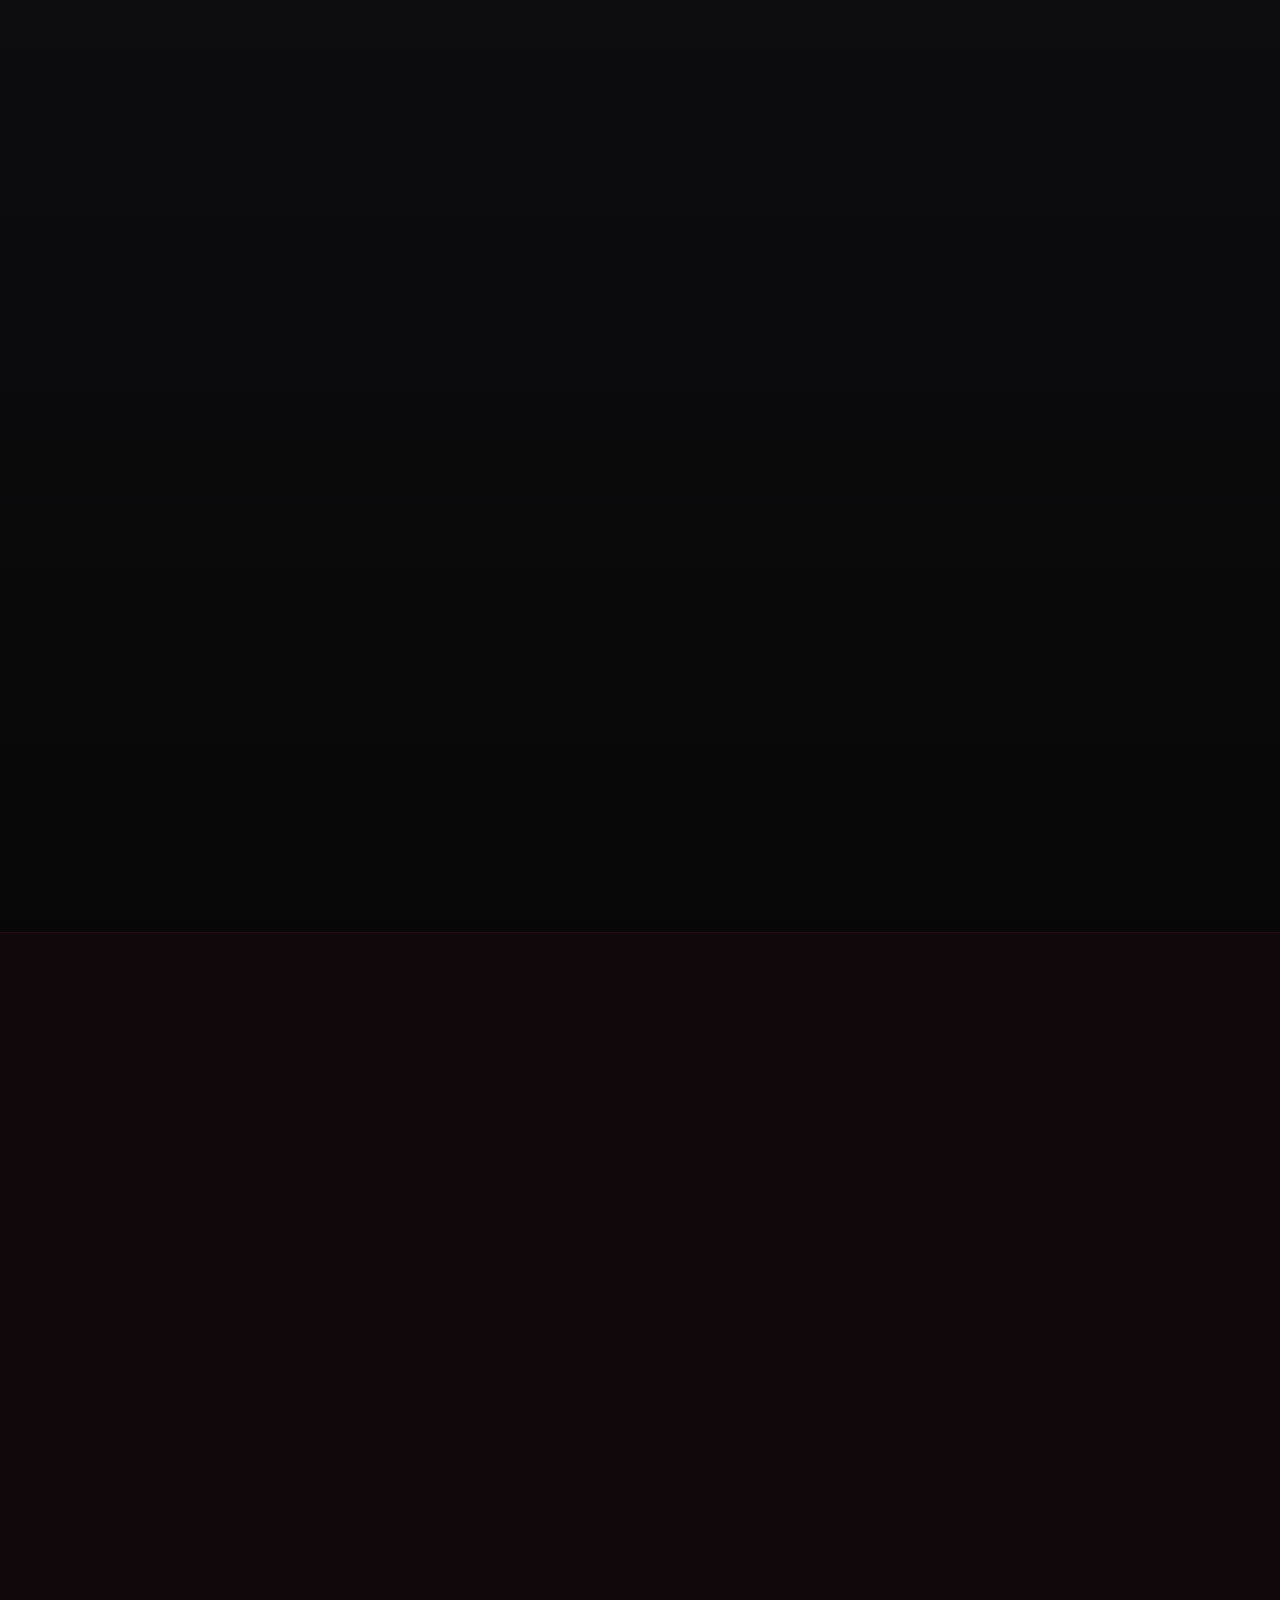
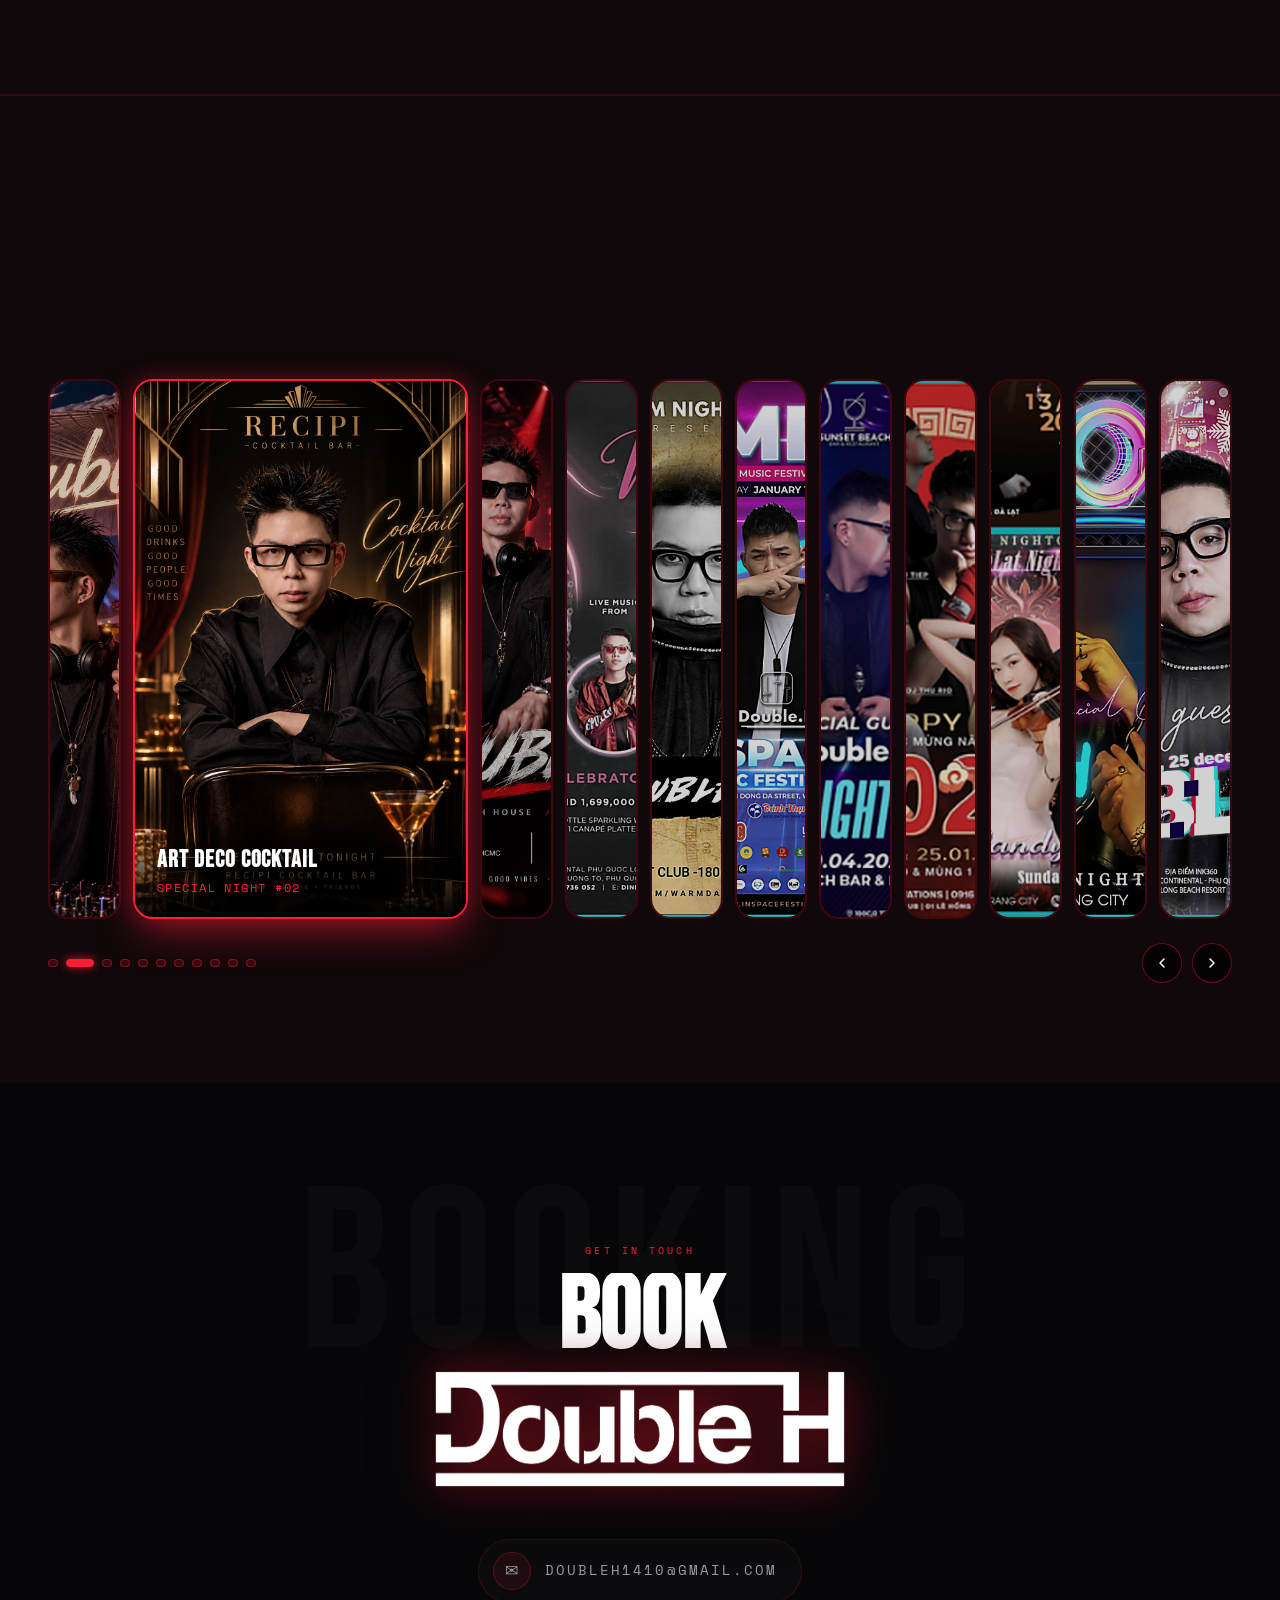
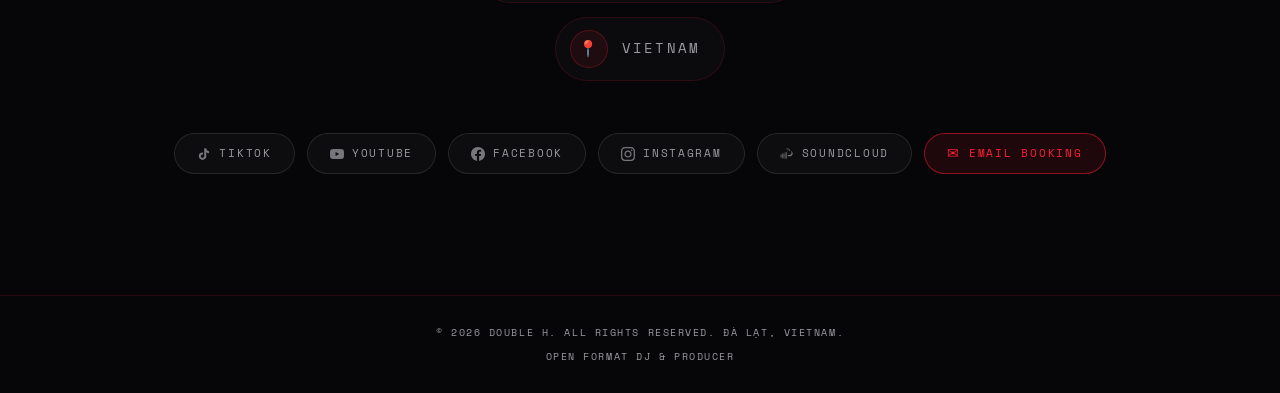
==== commit 2f63c5b8: "fix: update page title to PROFILE - DJ DOUBLE H and improve Drive iframe clipping" ====
--- a/index.html
+++ b/index.html
@@ -3,9 +3,9 @@
 <head>
   <meta charset="UTF-8" />
   <meta name="viewport" content="width=device-width, initial-scale=1.0, maximum-scale=1.0, user-scalable=no" />
-  <title>DOUBLE H — DJ & MUSIC PRODUCER | ĐÀ LẠT</title>
+  <title>PROFILE - DJ DOUBLE H</title>
   <meta name="description" content="DOUBLE H (Vũ Nguyễn Double H Walker) — DJ & Music Producer chuyên nghiệp từ Đà Lạt. EDM, Top 40, HipHop, R&B, Open Format. Hơn 12 năm kinh nghiệm (Since 2012)." />
-  <meta property="og:title" content="DOUBLE H — DJ & MUSIC PRODUCER | ĐÀ LẠT" />
+  <meta property="og:title" content="PROFILE - DJ DOUBLE H" />
   <meta property="og:description" content="Open Format DJ & Music Producer từ Đà Lạt. EDM, Top 40, HipHop, R&B, Festival Sets." />
   <meta property="og:image" content="Image Poster_/THT01532.JPG" />
   <link rel="icon" href="Image Poster_/THT01479.JPG" type="image/jpeg" />
@@ -1705,8 +1705,21 @@
       overflow: hidden;
       box-shadow: 0 20px 60px rgba(0, 0, 0, 0.95);
     }
-    .video-modal-inner iframe,
+    .video-modal-inner iframe {
+      position: absolute;
+      top: -60px;
+      left: -4px;
+      width: calc(100% + 8px);
+      height: calc(100% + 120px);
+      border: none;
+      display: block;
+      background: #000;
+      pointer-events: auto;
+    }
     .video-modal-inner video {
+      position: absolute;
+      top: 0;
+      left: 0;
       width: 100%;
       height: 100%;
       border: none;
@@ -1744,6 +1757,12 @@
         max-height: none;
         min-height: auto;
         border-radius: 10px;
+      }
+      .video-modal-inner iframe {
+        top: -56px;
+        left: -4px;
+        width: calc(100% + 8px);
+        height: calc(100% + 112px);
       }
     }
 
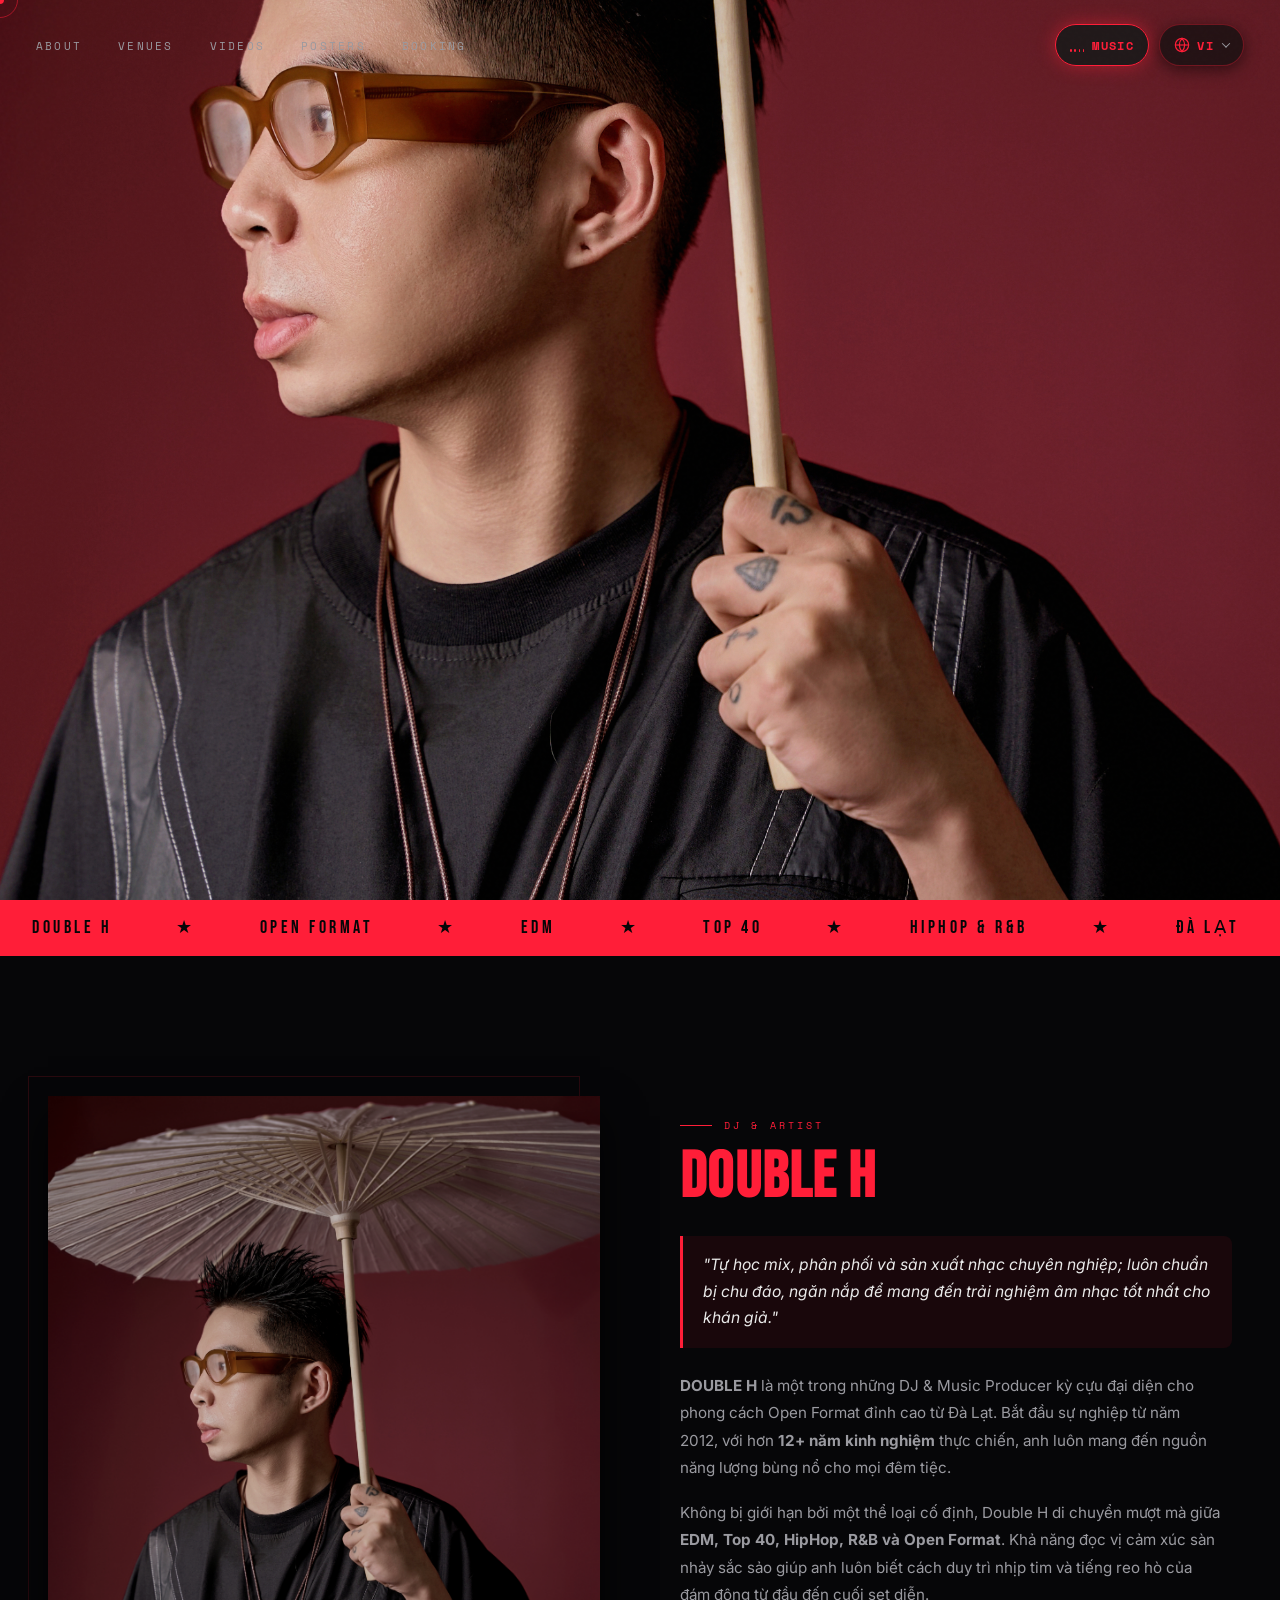
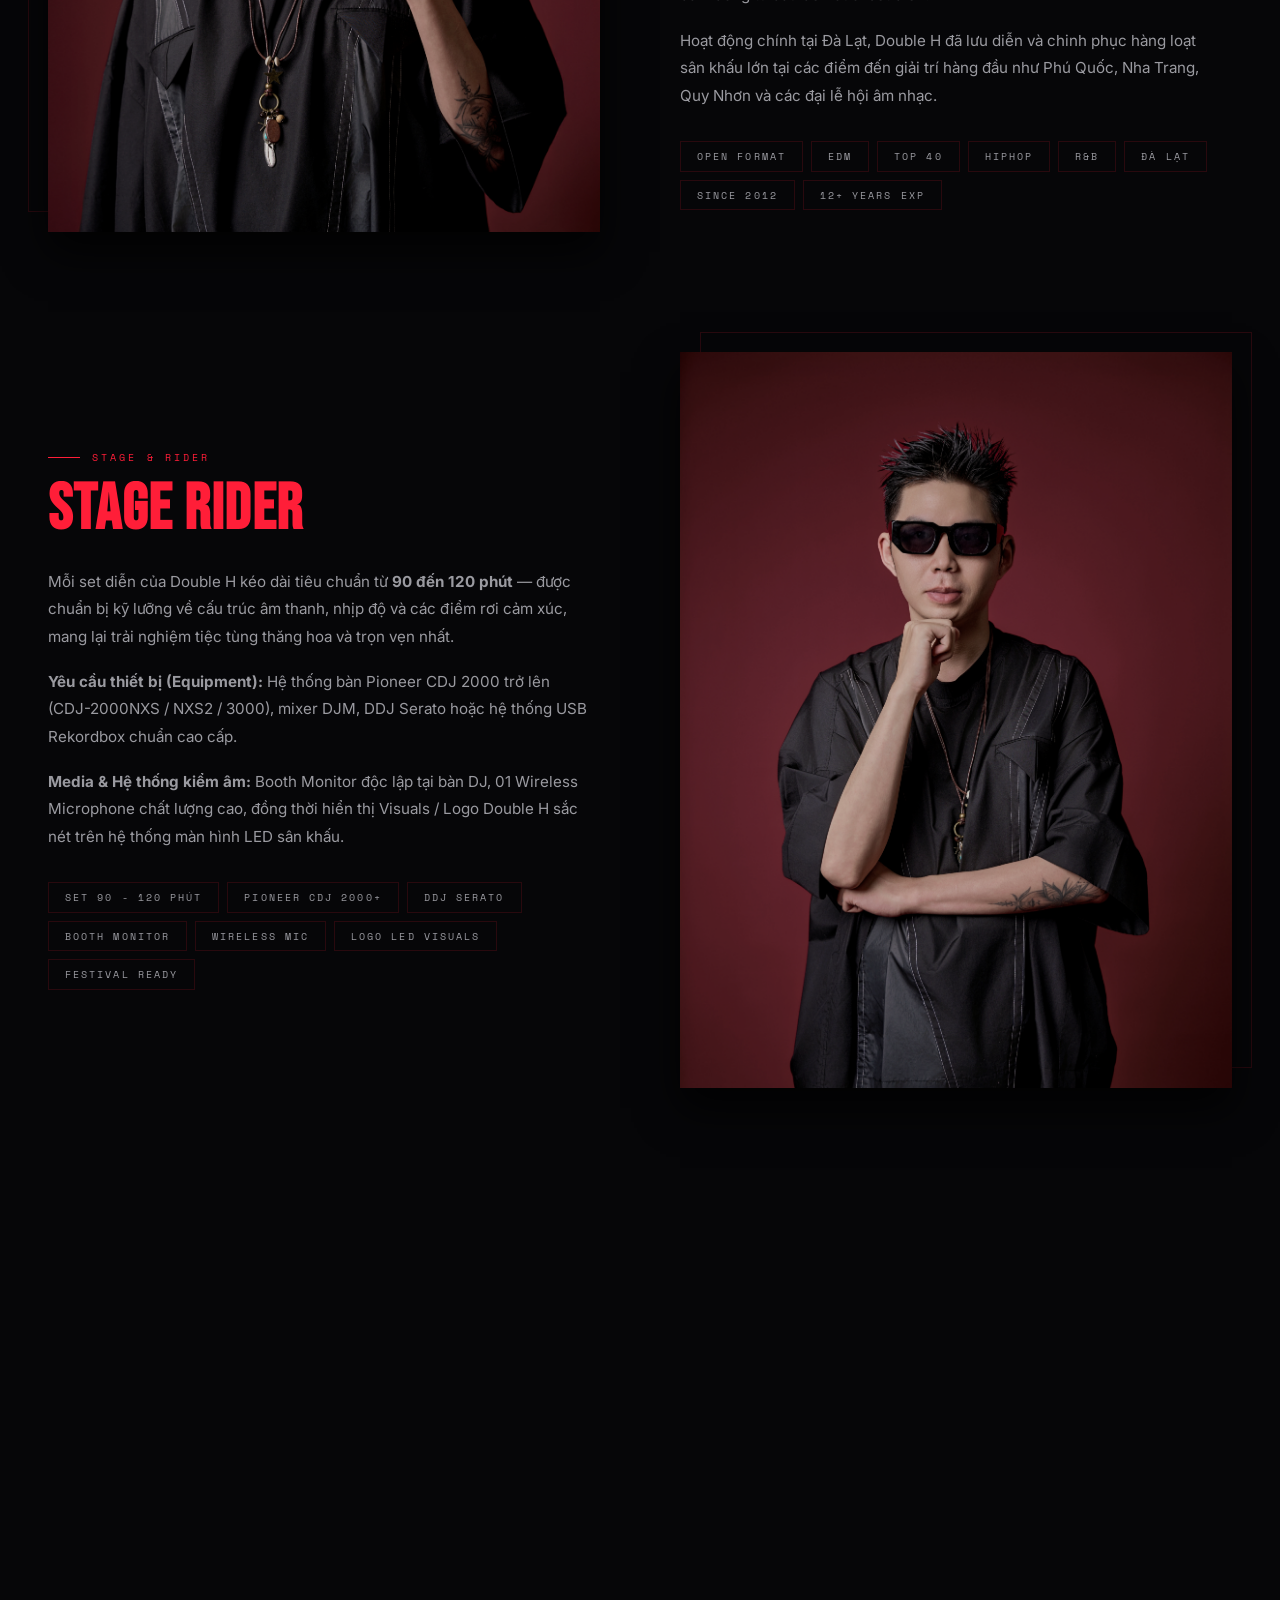
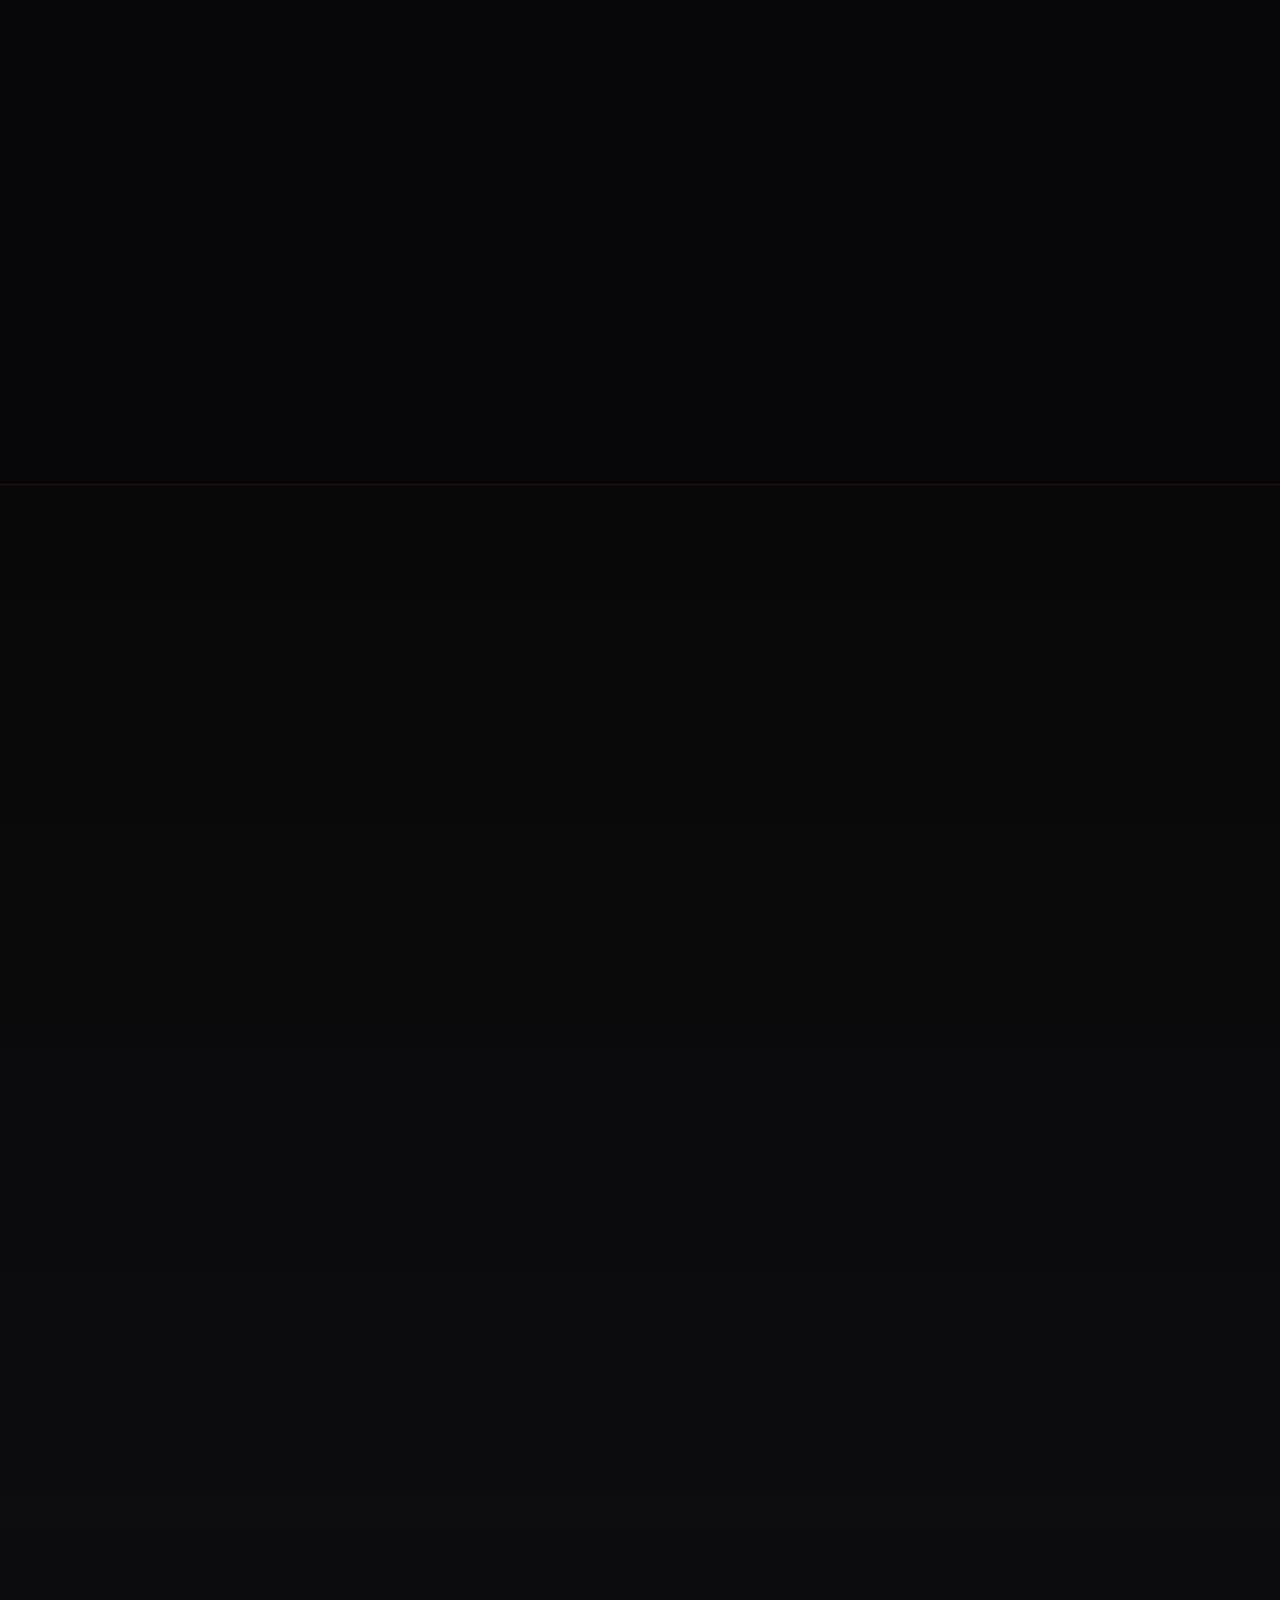
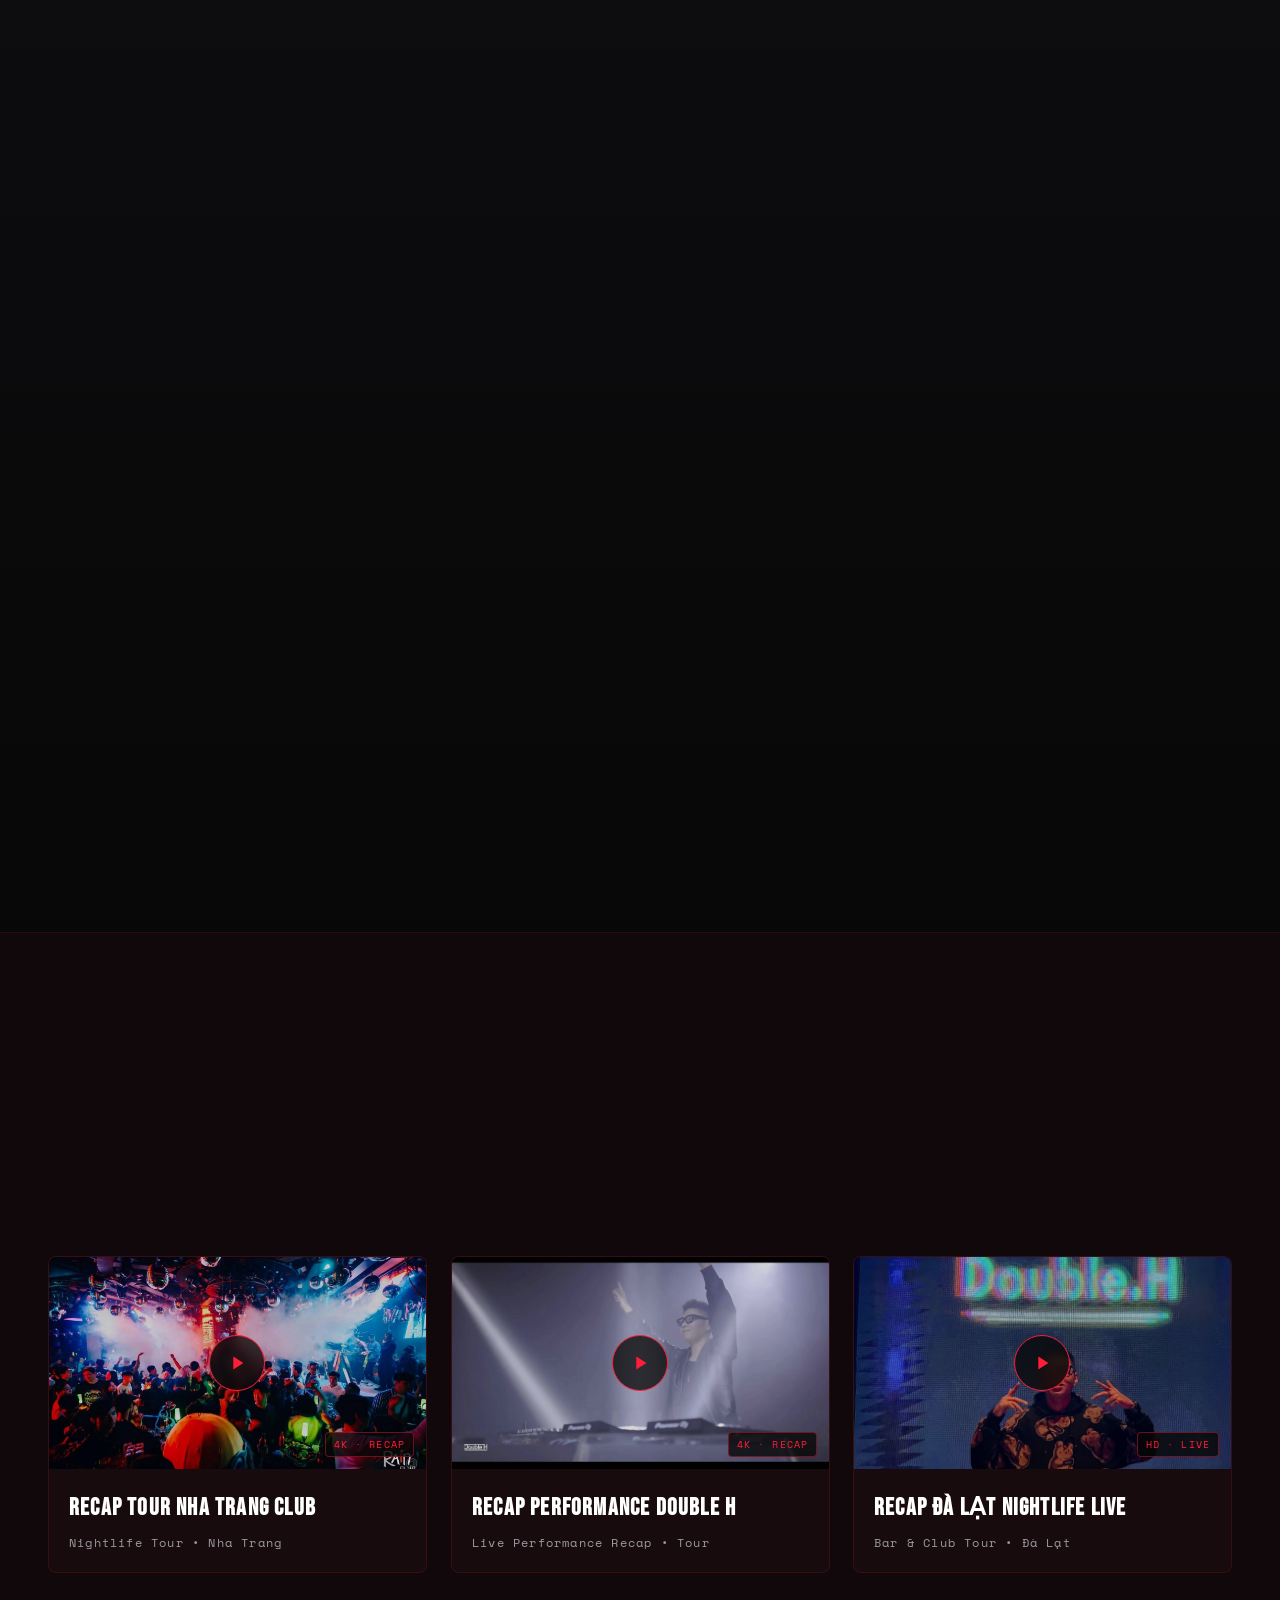
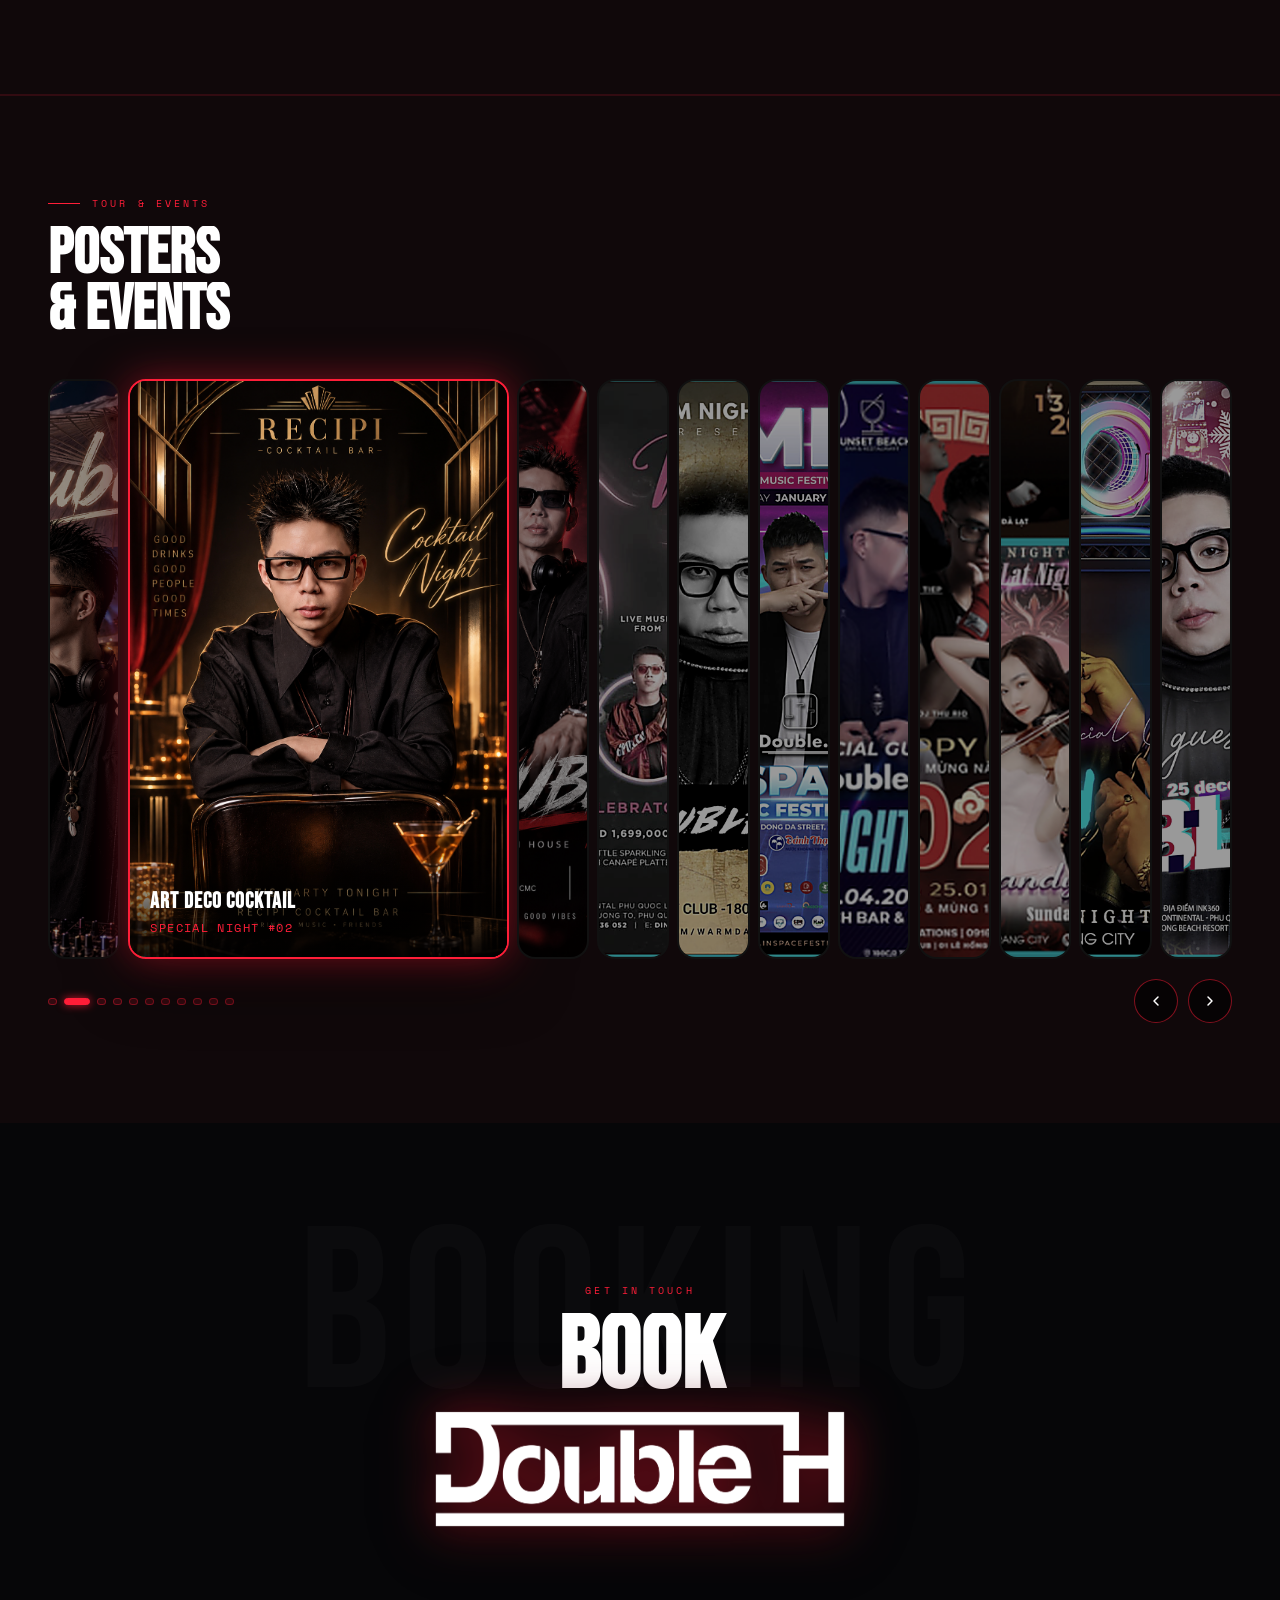
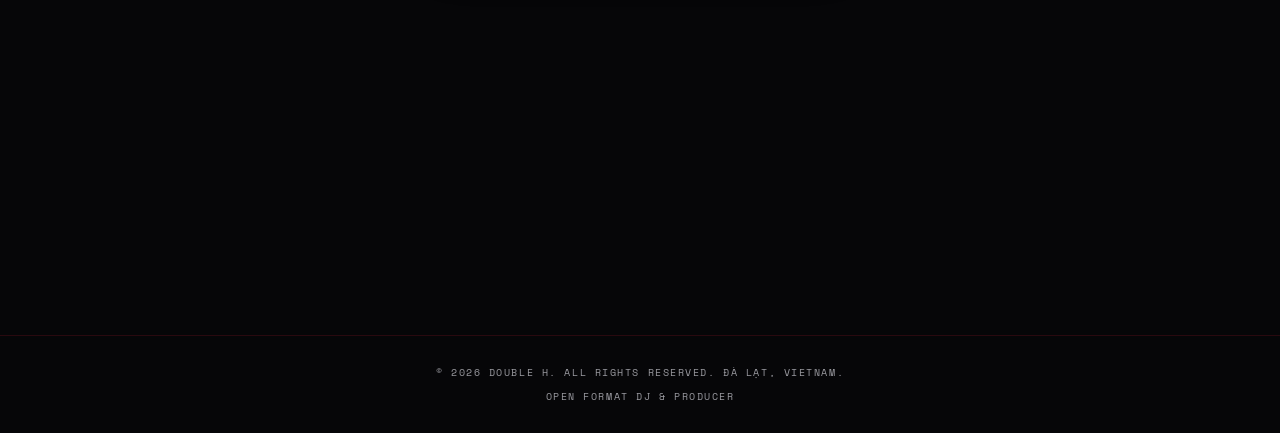
==== commit 672aa332: "feat(posters): restyle accordion to Klowvic strip style - all cards visible, center expanded" ====
--- a/index.html
+++ b/index.html
@@ -1217,14 +1217,18 @@
     .gi-11{ grid-column: span 5; grid-row: span 2; }
     .gi-12{ grid-column: span 3; grid-row: span 1; }
 
-    /* ── POSTERS (EXPANDING ACCORDION SLIDER) ─────────────────────── */
+    /* ── POSTERS (KLOWVIC ACCORDION STRIP STYLE) ──────────────────── */
     #posters {
-      padding: 100px 48px;
+      padding: 100px 0 100px;
       background: var(--dark);
       border-top: 1px solid var(--border);
-    }
-    .posters-inner { max-width: 1400px; margin: 0 auto; }
-    .posters-header { margin-bottom: 40px; }
+      overflow: hidden;
+    }
+    .posters-inner { max-width: 100%; }
+    .posters-header {
+      margin-bottom: 40px;
+      padding: 0 48px;
+    }
     .posters-header h2 {
       font-family: var(--ff-head);
       font-size: clamp(3rem, 5vw, 6rem);
@@ -1239,60 +1243,68 @@
       letter-spacing: .08em;
     }
 
-    /* Accordion Track */
+    /* Accordion Track — full-width strip, all cards visible */
     .accordion-track {
       display: flex;
       width: 100%;
-      height: 540px;
-      gap: 12px;
+      height: 580px;
+      gap: 8px;
       align-items: stretch;
+      padding: 0 48px;
+      box-sizing: border-box;
     }
     .accordion-card {
       position: relative;
       height: 100%;
       flex: 1;
-      border-radius: 20px;
+      min-width: 0;
+      border-radius: 18px;
       overflow: hidden;
       cursor: pointer;
-      border: 2px solid rgba(255, 30, 56, 0.25);
-      background: #000;
-      transition: flex 0.65s cubic-bezier(0.25, 1, 0.5, 1), transform 0.35s ease, border-color 0.35s ease, box-shadow 0.35s ease;
+      background: #111;
+      border: 2px solid transparent;
+      transition: flex 0.6s cubic-bezier(0.22, 1, 0.36, 1),
+                  border-color 0.35s ease,
+                  box-shadow 0.35s ease;
       will-change: flex;
     }
     .accordion-card img {
+      position: absolute;
+      inset: 0;
       width: 100%;
       height: 100%;
       object-fit: cover;
-      object-position: center;
+      object-position: top center;
       display: block;
-      filter: saturate(.8) brightness(.82);
-      transition: filter 0.4s ease, transform 0.6s ease;
+      filter: saturate(.6) brightness(.6);
+      transition: filter 0.5s ease;
     }
     .accordion-card:not(.active):hover {
-      border-color: rgba(255, 30, 56, 0.6);
-      transform: translateY(-4px);
+      border-color: rgba(255, 30, 56, 0.4);
     }
     .accordion-card:not(.active):hover img {
-      filter: saturate(1) brightness(.95);
+      filter: saturate(.85) brightness(.8);
     }
     .accordion-card.active {
-      flex: 4.8;
+      flex: 5.5;
       border-color: var(--accent);
-      box-shadow: 0 16px 40px -6px rgba(255, 30, 56, 0.5), 0 0 24px rgba(255, 30, 56, 0.25);
+      box-shadow: 0 0 40px rgba(255, 30, 56, 0.45), 0 20px 60px rgba(0,0,0,0.6);
     }
     .accordion-card.active img {
-      filter: saturate(1.05) brightness(1);
-    }
+      filter: saturate(1.1) brightness(1);
+    }
+
+    /* Caption — only visible on active */
     .accordion-card .card-caption {
       position: absolute;
       bottom: 0;
       left: 0;
       right: 0;
-      padding: 24px 22px 20px;
-      background: linear-gradient(to top, rgba(0,0,0,0.95) 0%, rgba(0,0,0,0.5) 60%, transparent 100%);
+      padding: 48px 20px 20px;
+      background: linear-gradient(to top, rgba(0,0,0,0.92) 0%, rgba(0,0,0,0.4) 60%, transparent 100%);
       opacity: 0;
-      transform: translateY(16px);
-      transition: opacity 0.45s ease, transform 0.45s ease;
+      transform: translateY(12px);
+      transition: opacity 0.4s ease, transform 0.4s ease;
       pointer-events: none;
     }
     .accordion-card.active .card-caption {
@@ -1301,7 +1313,7 @@
     }
     .card-caption h4 {
       font-family: var(--ff-head);
-      font-size: 1.5rem;
+      font-size: 1.4rem;
       letter-spacing: .04em;
       text-transform: uppercase;
       color: #fff;
@@ -1310,7 +1322,7 @@
     }
     .card-caption p {
       font-family: var(--ff-mono);
-      font-size: .75rem;
+      font-size: .72rem;
       color: var(--accent);
       letter-spacing: .12em;
       text-transform: uppercase;
@@ -1321,30 +1333,31 @@
       display: flex;
       align-items: center;
       justify-content: space-between;
-      margin-top: 24px;
+      margin-top: 20px;
+      padding: 0 48px;
       gap: 16px;
     }
     .accordion-dots {
       display: flex;
       align-items: center;
-      gap: 8px;
+      gap: 7px;
       flex-wrap: wrap;
     }
     .accordion-dot {
-      height: 8px;
+      height: 7px;
       border-radius: 100px;
       border: 1px solid rgba(255, 30, 56, 0.4);
       background: rgba(255, 30, 56, 0.15);
       cursor: pointer;
       transition: all 0.35s ease;
       padding: 0;
-      width: 10px;
+      width: 9px;
     }
     .accordion-dot.active {
-      width: 28px;
+      width: 26px;
       background: var(--accent);
       border-color: var(--accent);
-      box-shadow: 0 0 10px rgba(255, 30, 56, 0.8);
+      box-shadow: 0 0 8px rgba(255, 30, 56, 0.8);
     }
     .accordion-arrows {
       display: flex;
@@ -1352,17 +1365,18 @@
       gap: 10px;
     }
     .accordion-nav-btn {
-      width: 40px;
-      height: 40px;
+      width: 44px;
+      height: 44px;
       border-radius: 50%;
-      border: 1px solid rgba(255, 30, 56, 0.4);
-      background: rgba(0, 0, 0, 0.75);
+      border: 1.5px solid rgba(255, 30, 56, 0.5);
+      background: rgba(0, 0, 0, 0.6);
       color: #fff;
       cursor: pointer;
       display: flex;
       align-items: center;
       justify-content: center;
       transition: all 0.25s ease;
+      backdrop-filter: blur(8px);
     }
     .accordion-nav-btn svg {
       width: 16px;
@@ -1377,8 +1391,8 @@
       background: var(--accent);
       border-color: var(--accent);
       color: #fff;
-      transform: scale(1.08);
-      box-shadow: 0 0 16px rgba(255, 30, 56, 0.5);
+      transform: scale(1.1);
+      box-shadow: 0 0 18px rgba(255, 30, 56, 0.6);
     }
 
     /* ── CONTACT ─────────────────────────────────────────────────── */
@@ -1992,32 +2006,33 @@
       .video-info { padding: 14px; }
       .video-title { font-size: 1.2rem; }
 
-      /* Posters Accordion Responsive */
-      #posters { padding: 64px 20px; overflow-x: hidden; }
-      .posters-header { margin-bottom: 28px; }
+      /* Posters Accordion Responsive — Klowvic strip style on mobile */
+      #posters { padding: 56px 0 56px; overflow-x: hidden; }
+      .posters-header { margin-bottom: 24px; padding: 0 20px; }
       .posters-header h2 { font-size: clamp(2.4rem, 8vw, 4.5rem); }
       .accordion-track {
-        height: 440px;
-        gap: 0;
-        width: 100%;
-        max-width: 100%;
-        overflow: hidden;
-        position: relative;
+        height: 420px;
+        gap: 5px;
+        padding: 0 10px;
+        box-sizing: border-box;
+        overflow: visible;
       }
       .accordion-card {
-        display: none !important;
-        width: 100% !important;
-        flex: none !important;
+        display: flex !important;
+        flex: 1 !important;
+        min-width: 28px !important;
         height: 100% !important;
-        border-radius: 16px;
-        min-width: 0 !important;
+        border-radius: 14px;
+        border-width: 1.5px;
       }
       .accordion-card.active {
-        display: block !important;
-      }
-      .card-caption { padding: 16px 14px 14px; }
-      .card-caption h4 { font-size: 1.15rem; }
-      .card-caption p { font-size: .68rem; }
+        flex: 4.5 !important;
+      }
+      .accordion-controls { padding: 0 16px; margin-top: 16px; }
+      .card-caption { padding: 36px 14px 14px; }
+      .card-caption h4 { font-size: 1.1rem; }
+      .card-caption p { font-size: .64rem; }
+      .accordion-nav-btn { width: 40px; height: 40px; }
 
       /* Contact */
       #contact { padding: 90px 20px 60px; }
@@ -2167,15 +2182,17 @@
       .video-desc { font-size: .7rem; }
       .video-play-icon { width: 44px; height: 44px; font-size: 1rem; }
 
-      /* Posters Accordion Responsive Mobile Small */
-      #posters { padding: 52px 16px; overflow-x: hidden; }
+      /* Posters Accordion Responsive Mobile Small — Klowvic strip */
+      #posters { padding: 48px 0; overflow-x: hidden; }
+      .posters-header { padding: 0 16px; }
       .posters-header h2 { font-size: clamp(2rem, 10vw, 3.5rem); }
-      .accordion-track { height: 380px; gap: 0; width: 100%; max-width: 100%; overflow: hidden; }
-      .accordion-card { border-radius: 12px; }
-      .card-caption { padding: 12px 10px 10px; }
+      .accordion-track { height: 360px; gap: 4px; padding: 0 8px; }
+      .accordion-card { border-radius: 12px; min-width: 22px !important; }
+      .accordion-controls { padding: 0 12px; }
+      .card-caption { padding: 28px 10px 10px; }
       .card-caption h4 { font-size: 1rem; }
       .card-caption p { font-size: .62rem; }
-      .accordion-nav-btn { width: 34px; height: 34px; }
+      .accordion-nav-btn { width: 36px; height: 36px; }
 
       /* Contact */
       #contact { padding: 70px 16px 48px; }
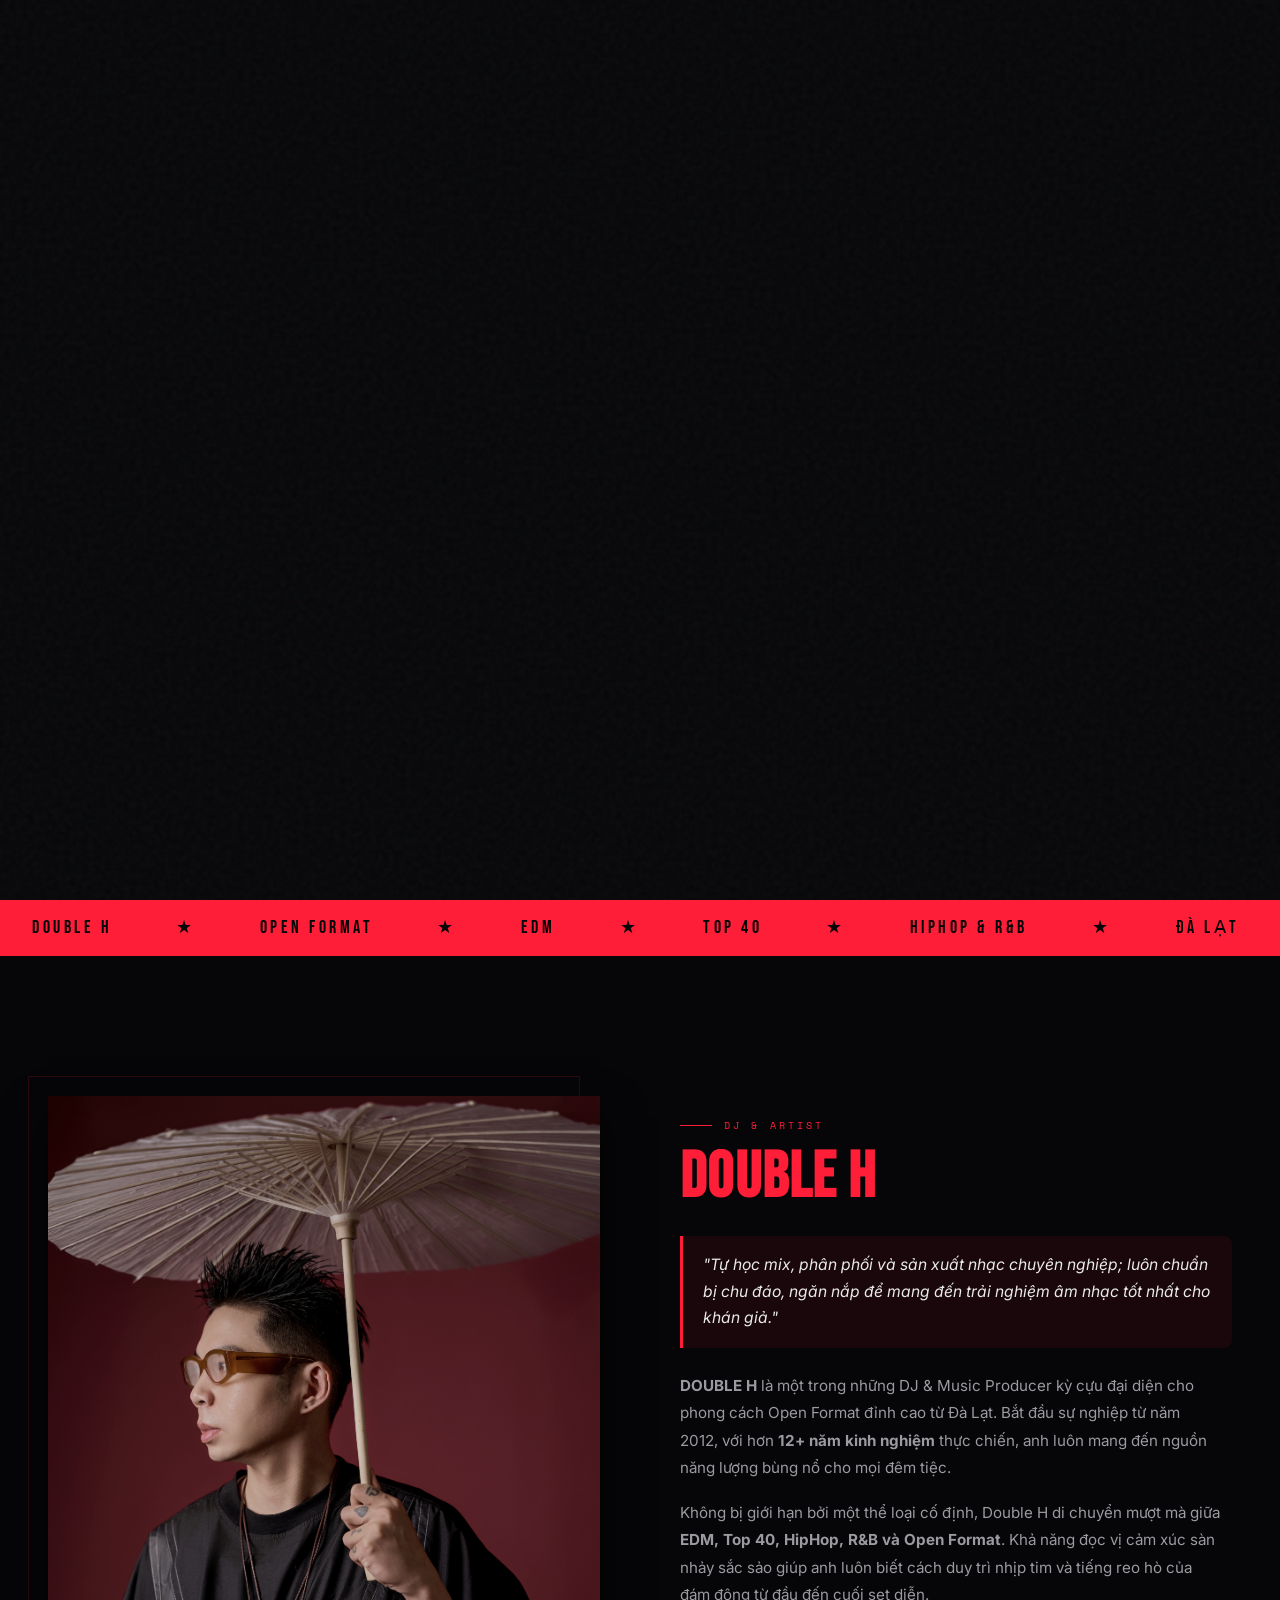
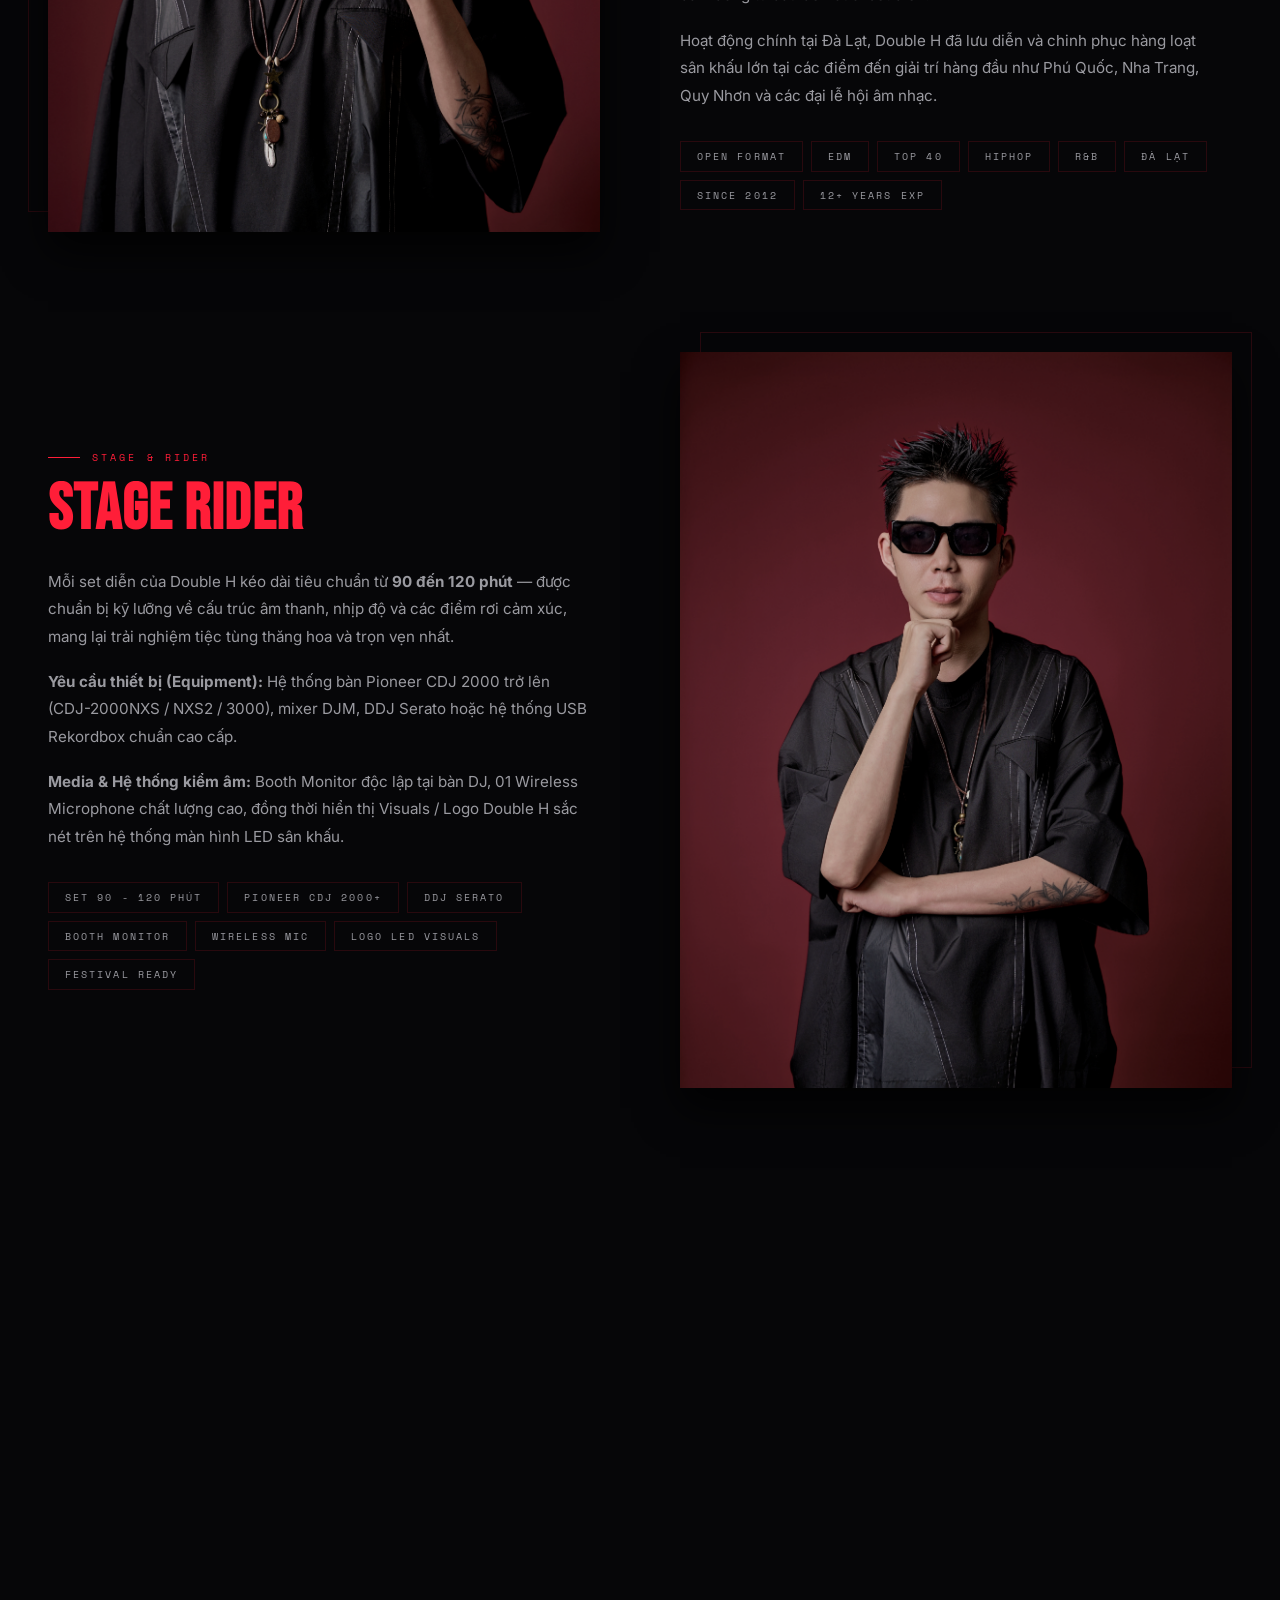
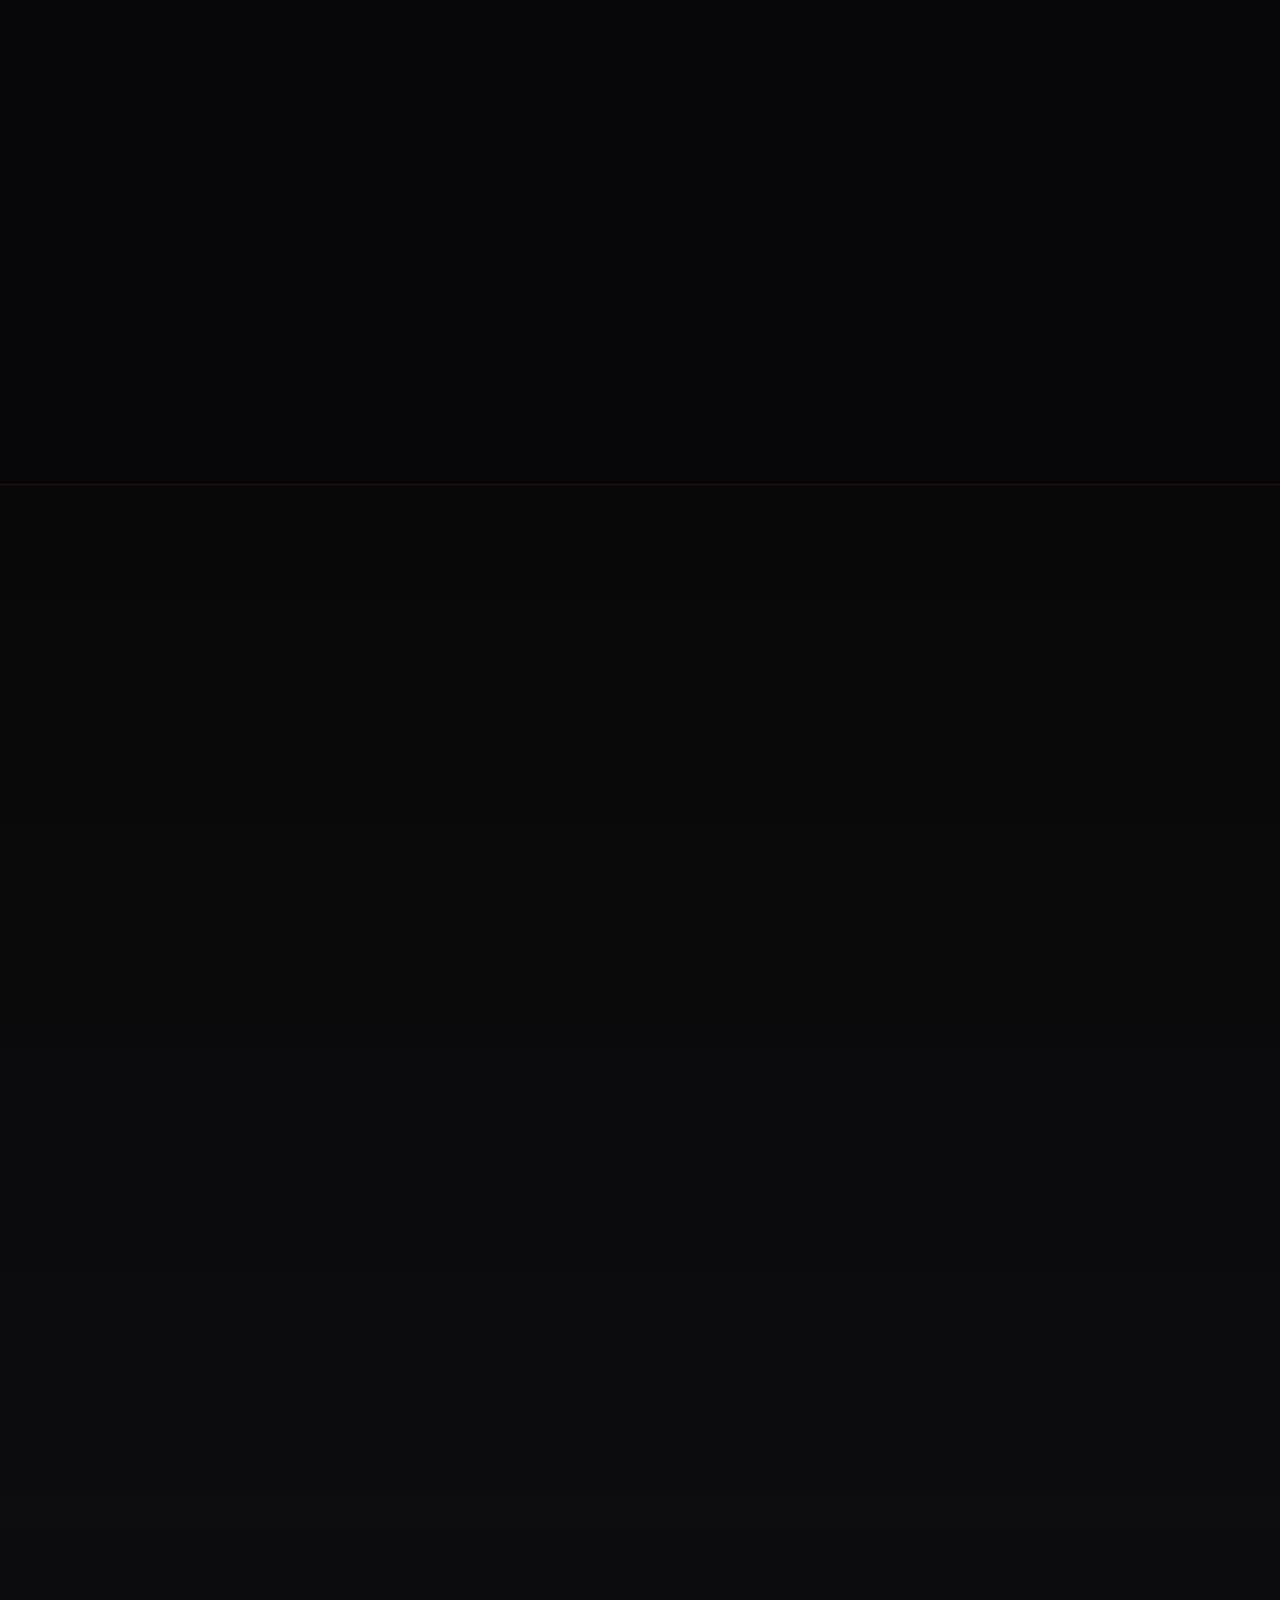
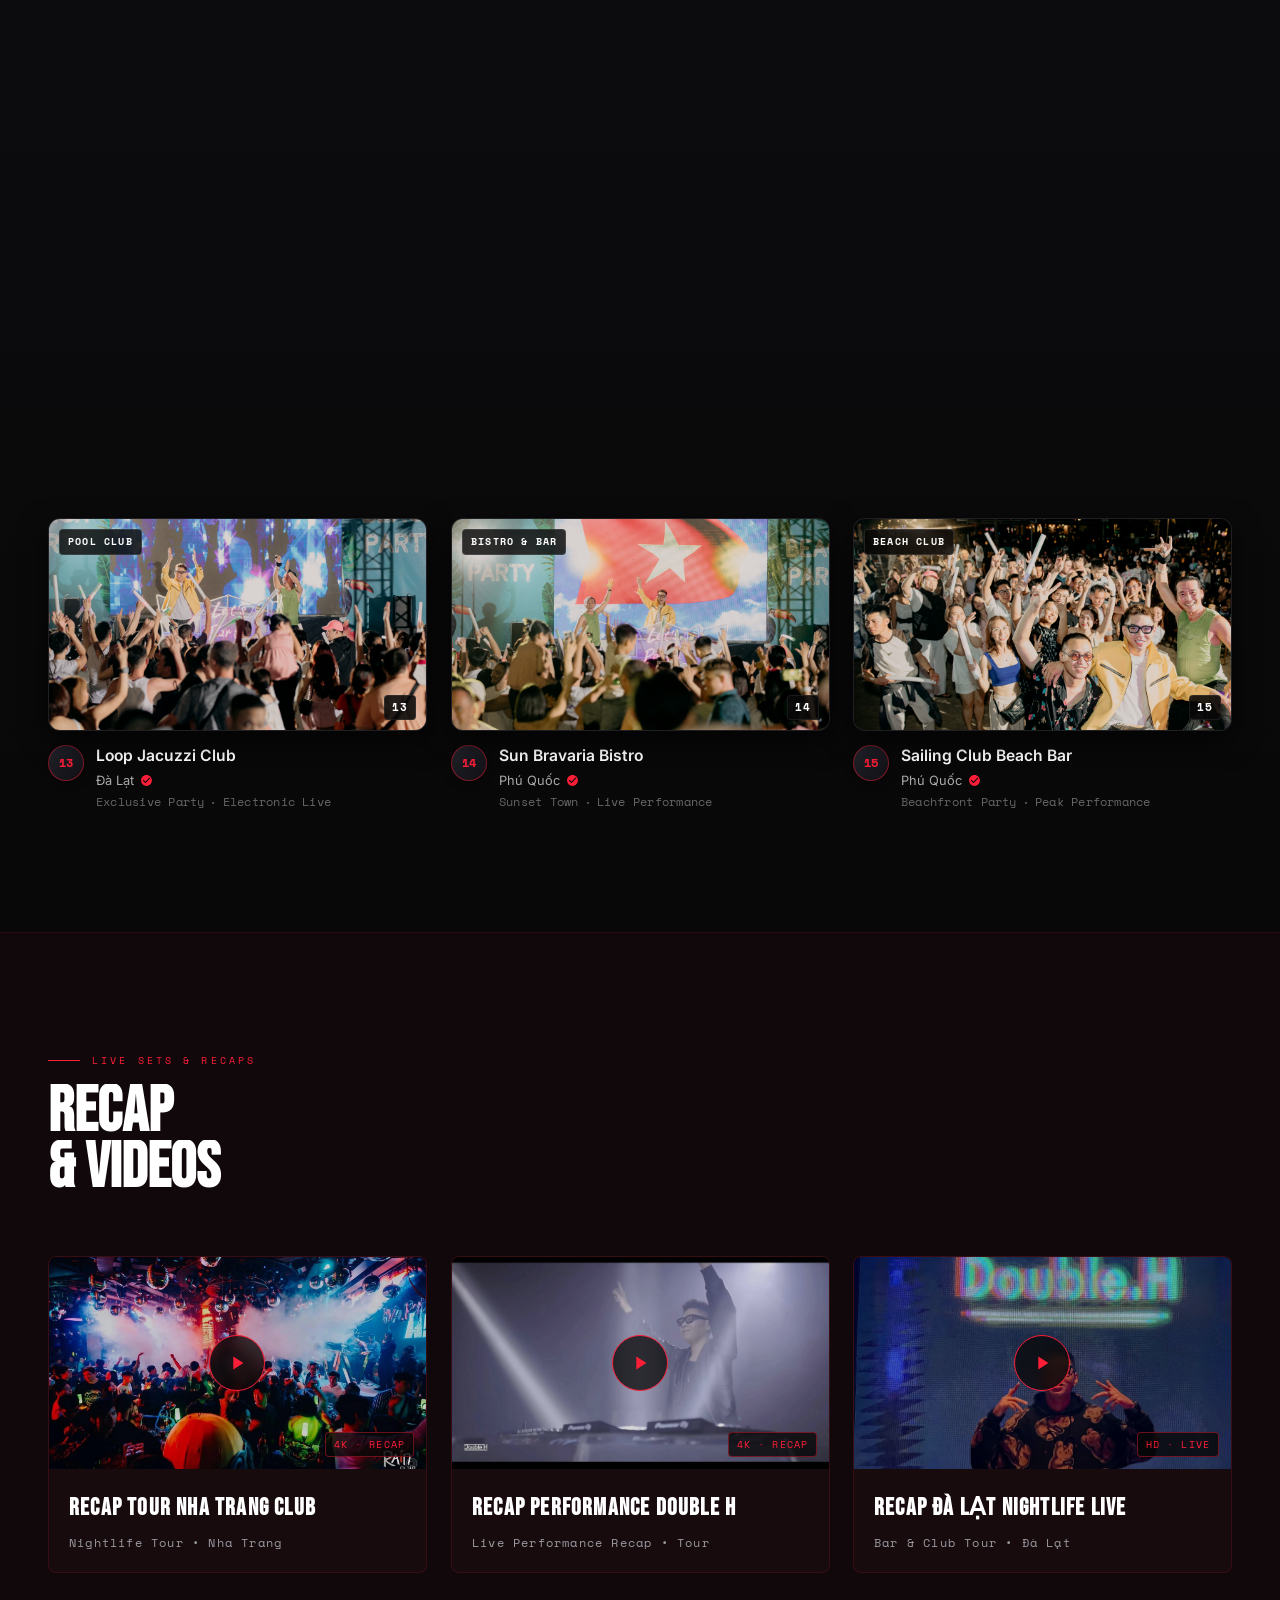
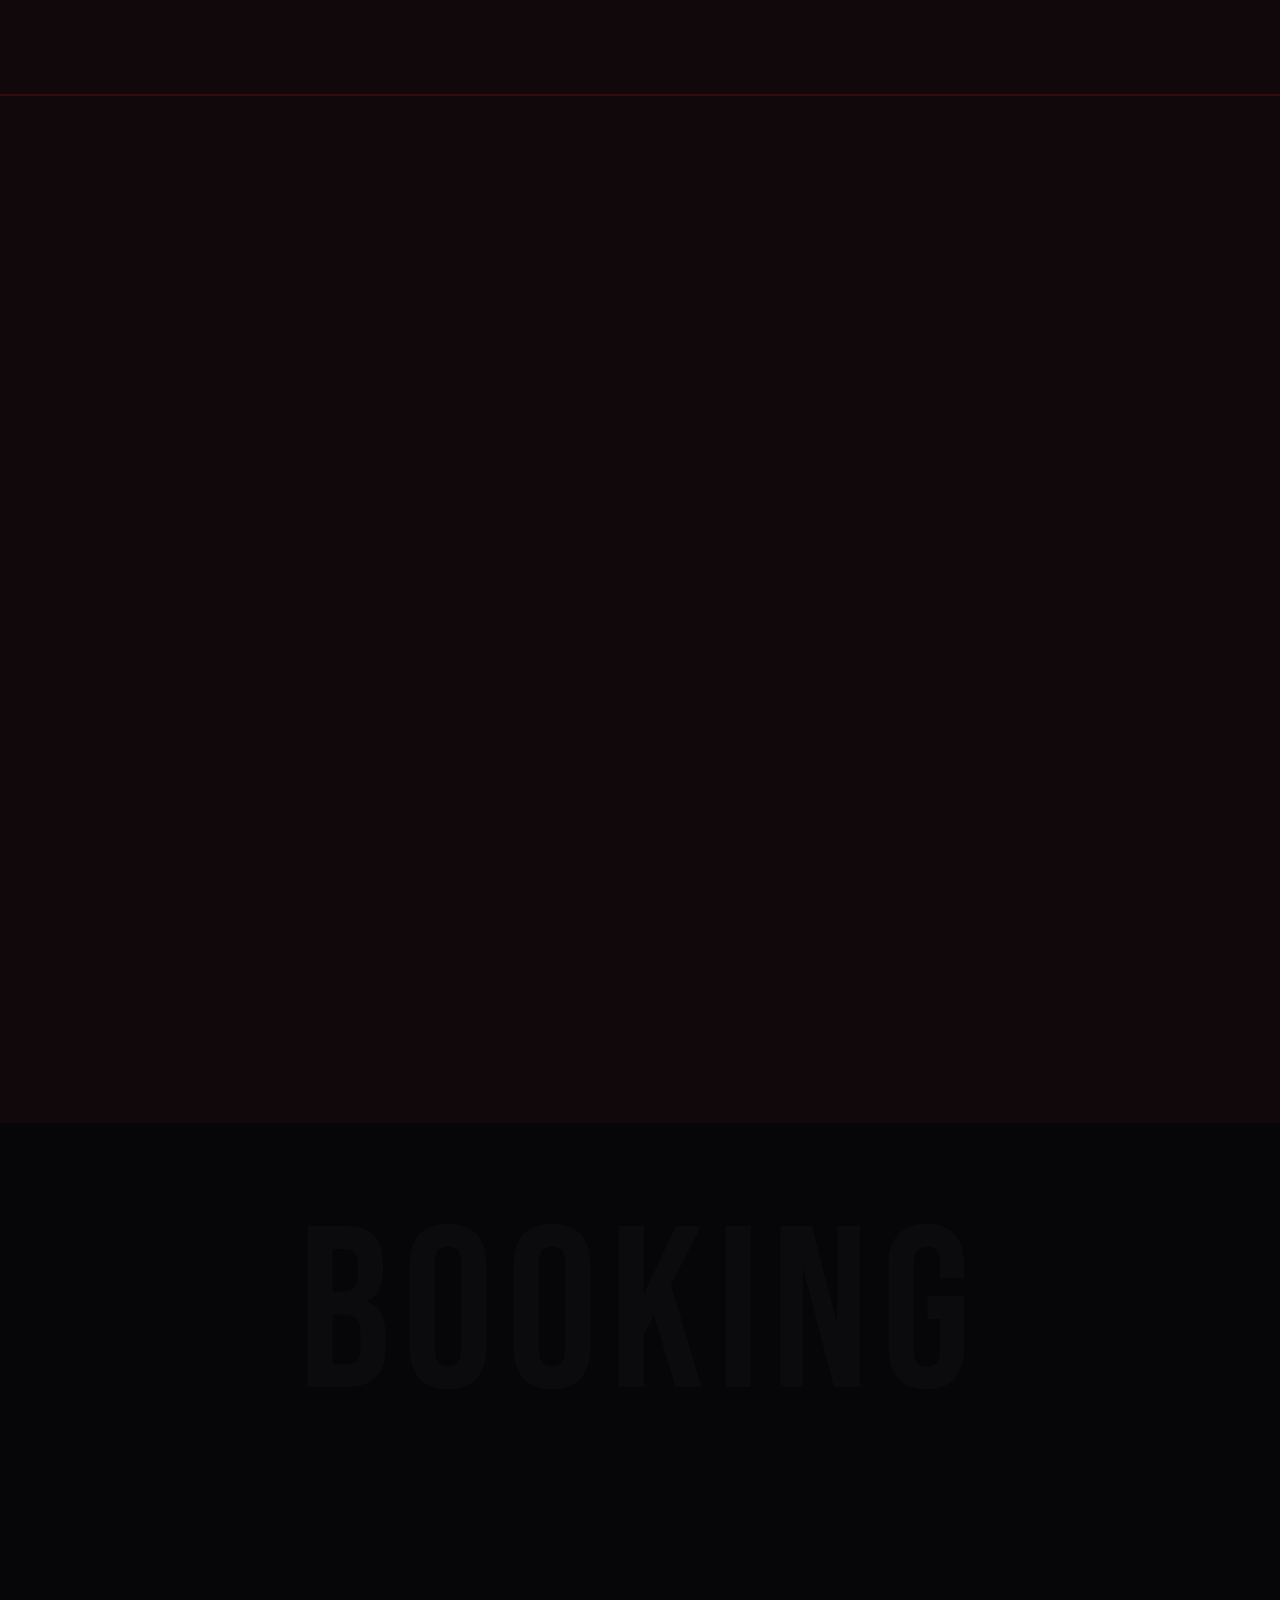
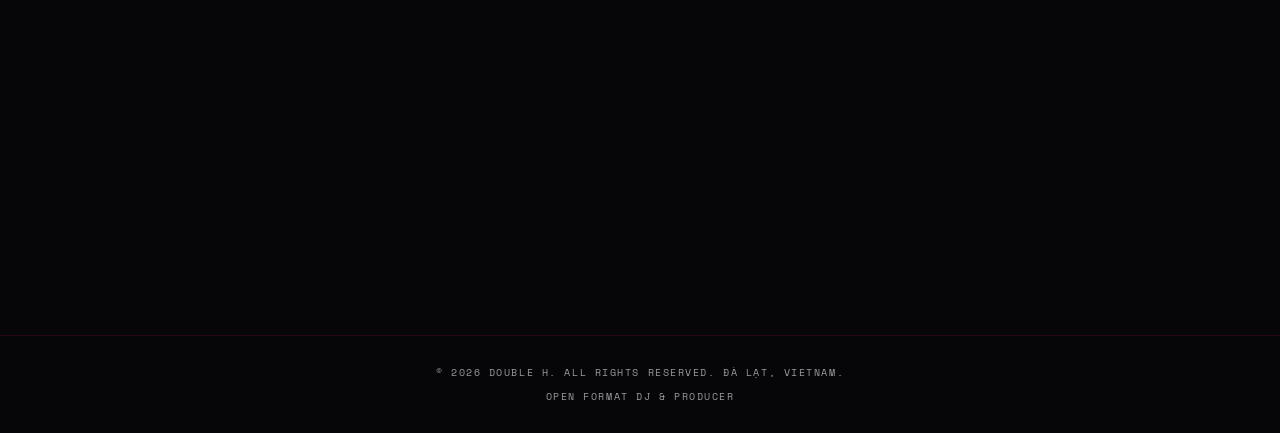
==== commit bdcd97ea: "Update index.html" ====
--- a/index.html
+++ b/index.html
@@ -2218,8 +2218,13 @@
       .venue-card-details { gap: 4px; font-size: .64rem; }
       .venue-card-channel { font-size: .7rem; }
 
-      /* Lang dropdown full width */
-      .lang-dropdown { width: calc(100vw - 28px); right: -8px; }
+      /* Keep the language menu inside the viewport on narrow screens. */
+      .lang-dropdown {
+        position: fixed;
+        top: 62px;
+        right: 14px;
+        width: min(330px, calc(100vw - 28px));
+      }
 
       /* Section label compact */
       .section-label { font-size: .58rem; letter-spacing: .18em; }
@@ -3664,7 +3669,7 @@
     ];
 
     function getActiveLanguage() {
-      const match = document.cookie.match(/googtrans=\/vi\/([a-zA-Z\-]+)/);
+      const match = document.cookie.match(/(?:^|;\s*)googtrans=\/(?:auto|vi)\/([a-zA-Z\-]+)/);
       if (match && match[1]) return match[1];
       return localStorage.getItem('site_lang') || 'vi';
     }
@@ -3697,6 +3702,8 @@
     }
 
     function applyLanguage(code, label) {
+      if (!LANGUAGES.some(language => language.code === code)) return;
+
       const langWrap = document.getElementById('langWrap');
       const langCurr = document.getElementById('langCurr');
       if (langCurr) langCurr.textContent = label;
@@ -3704,25 +3711,29 @@
       localStorage.setItem('site_lang', code);
 
       const hostname = window.location.hostname;
+      const expiredCookie = 'googtrans=; expires=Thu, 01 Jan 1970 00:00:00 UTC; path=/;';
+      const cookieValue = '/auto/' + code;
       if (code === 'vi') {
-        document.cookie = 'googtrans=; expires=Thu, 01 Jan 1970 00:00:00 UTC; path=/;';
-        document.cookie = 'googtrans=; expires=Thu, 01 Jan 1970 00:00:00 UTC; domain=' + hostname + '; path=/;';
+        document.cookie = expiredCookie;
+        if (hostname) {
+          document.cookie = expiredCookie.replace('path=/', 'domain=' + hostname + '; path=/');
+          document.cookie = expiredCookie.replace('path=/', 'domain=.' + hostname + '; path=/');
+        }
       } else {
-        document.cookie = 'googtrans=/vi/' + code + '; path=/;';
-        document.cookie = 'googtrans=/vi/' + code + '; domain=' + hostname + '; path=/;';
+        document.cookie = 'googtrans=' + cookieValue + '; path=/;';
+        if (hostname) {
+          document.cookie = 'googtrans=' + cookieValue + '; domain=' + hostname + '; path=/;';
+          document.cookie = 'googtrans=' + cookieValue + '; domain=.' + hostname + '; path=/;';
+        }
       }
 
       document.querySelectorAll('.lang-item').forEach(el => {
         el.classList.toggle('active', el.dataset.code === code);
       });
 
-      const combo = document.querySelector('.goog-te-combo');
-      if (combo) {
-        combo.value = code;
-        combo.dispatchEvent(new Event('change'));
-      } else {
-        location.reload();
-      }
+      // Reload so Google Translate always reads the new cookie, even when its
+      // hidden widget has not finished loading yet.
+      window.location.reload();
     }
 
     const langBtn = document.getElementById('langBtn');
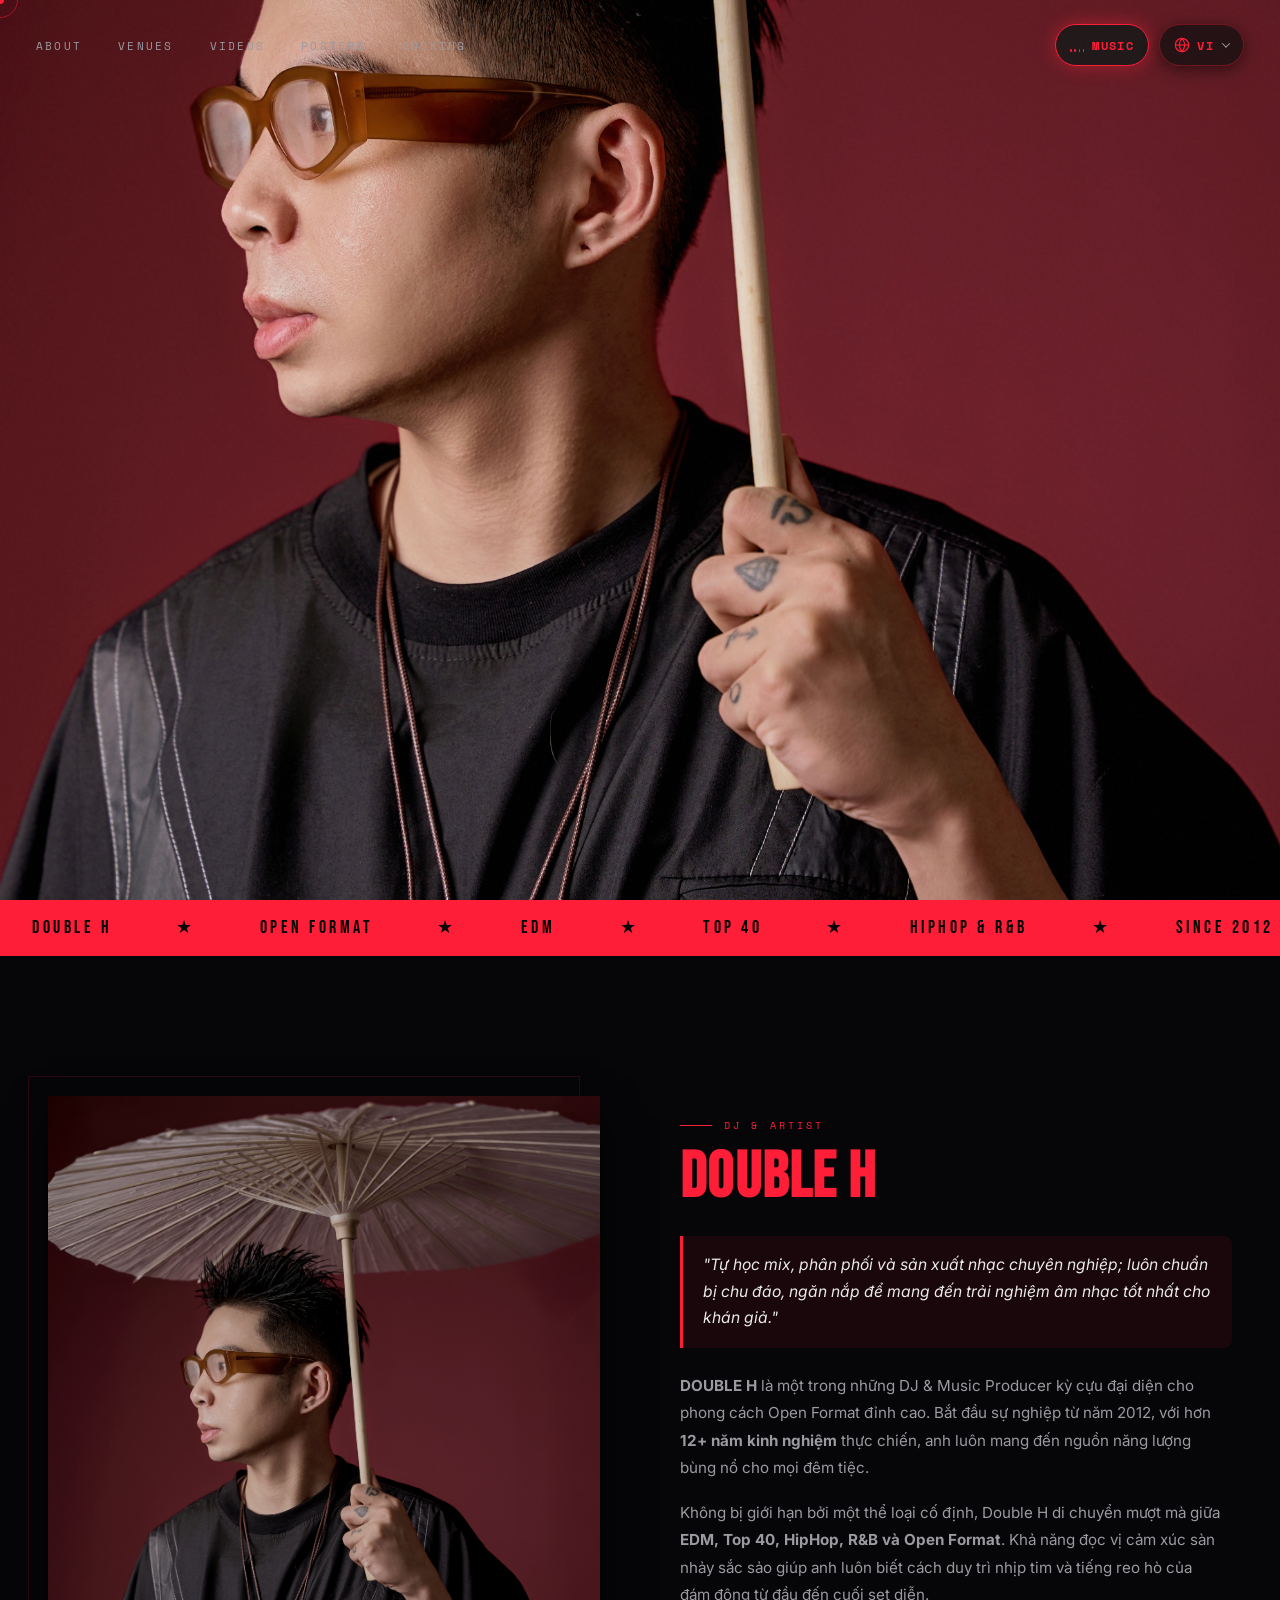
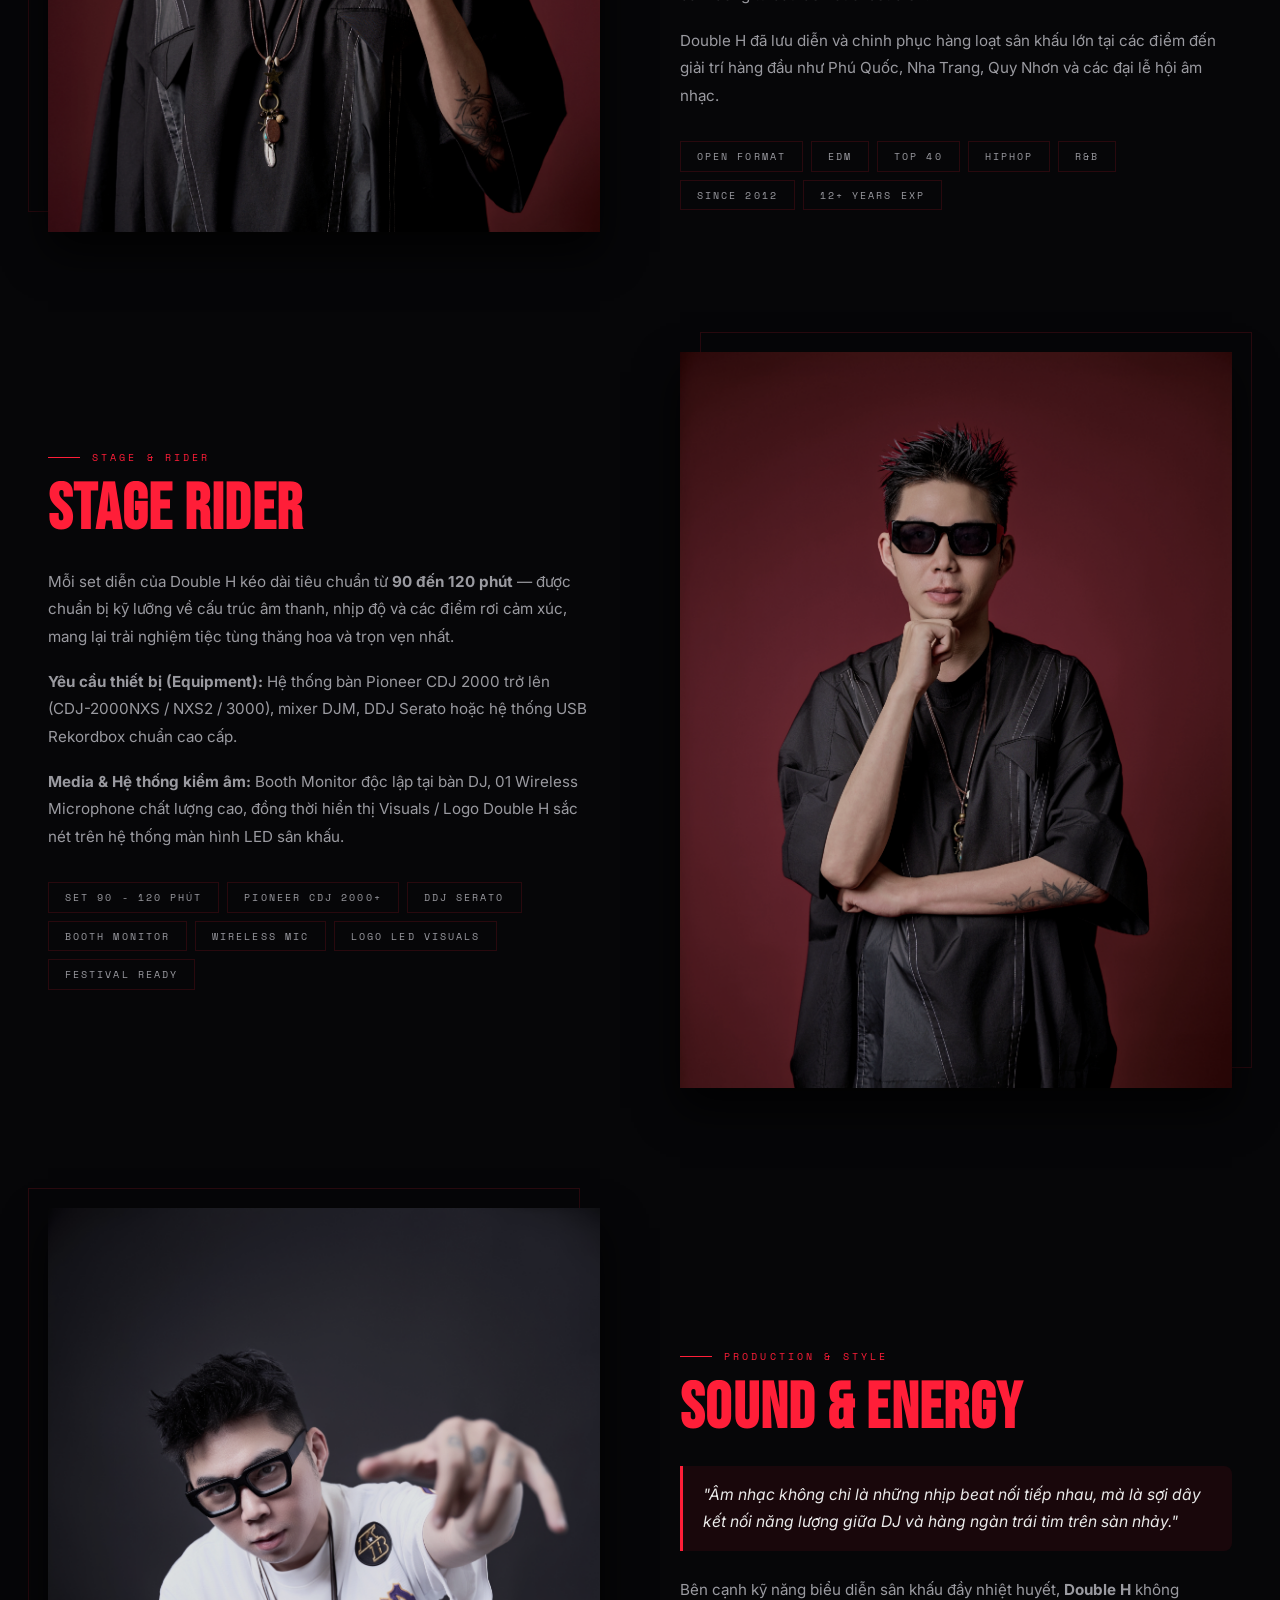
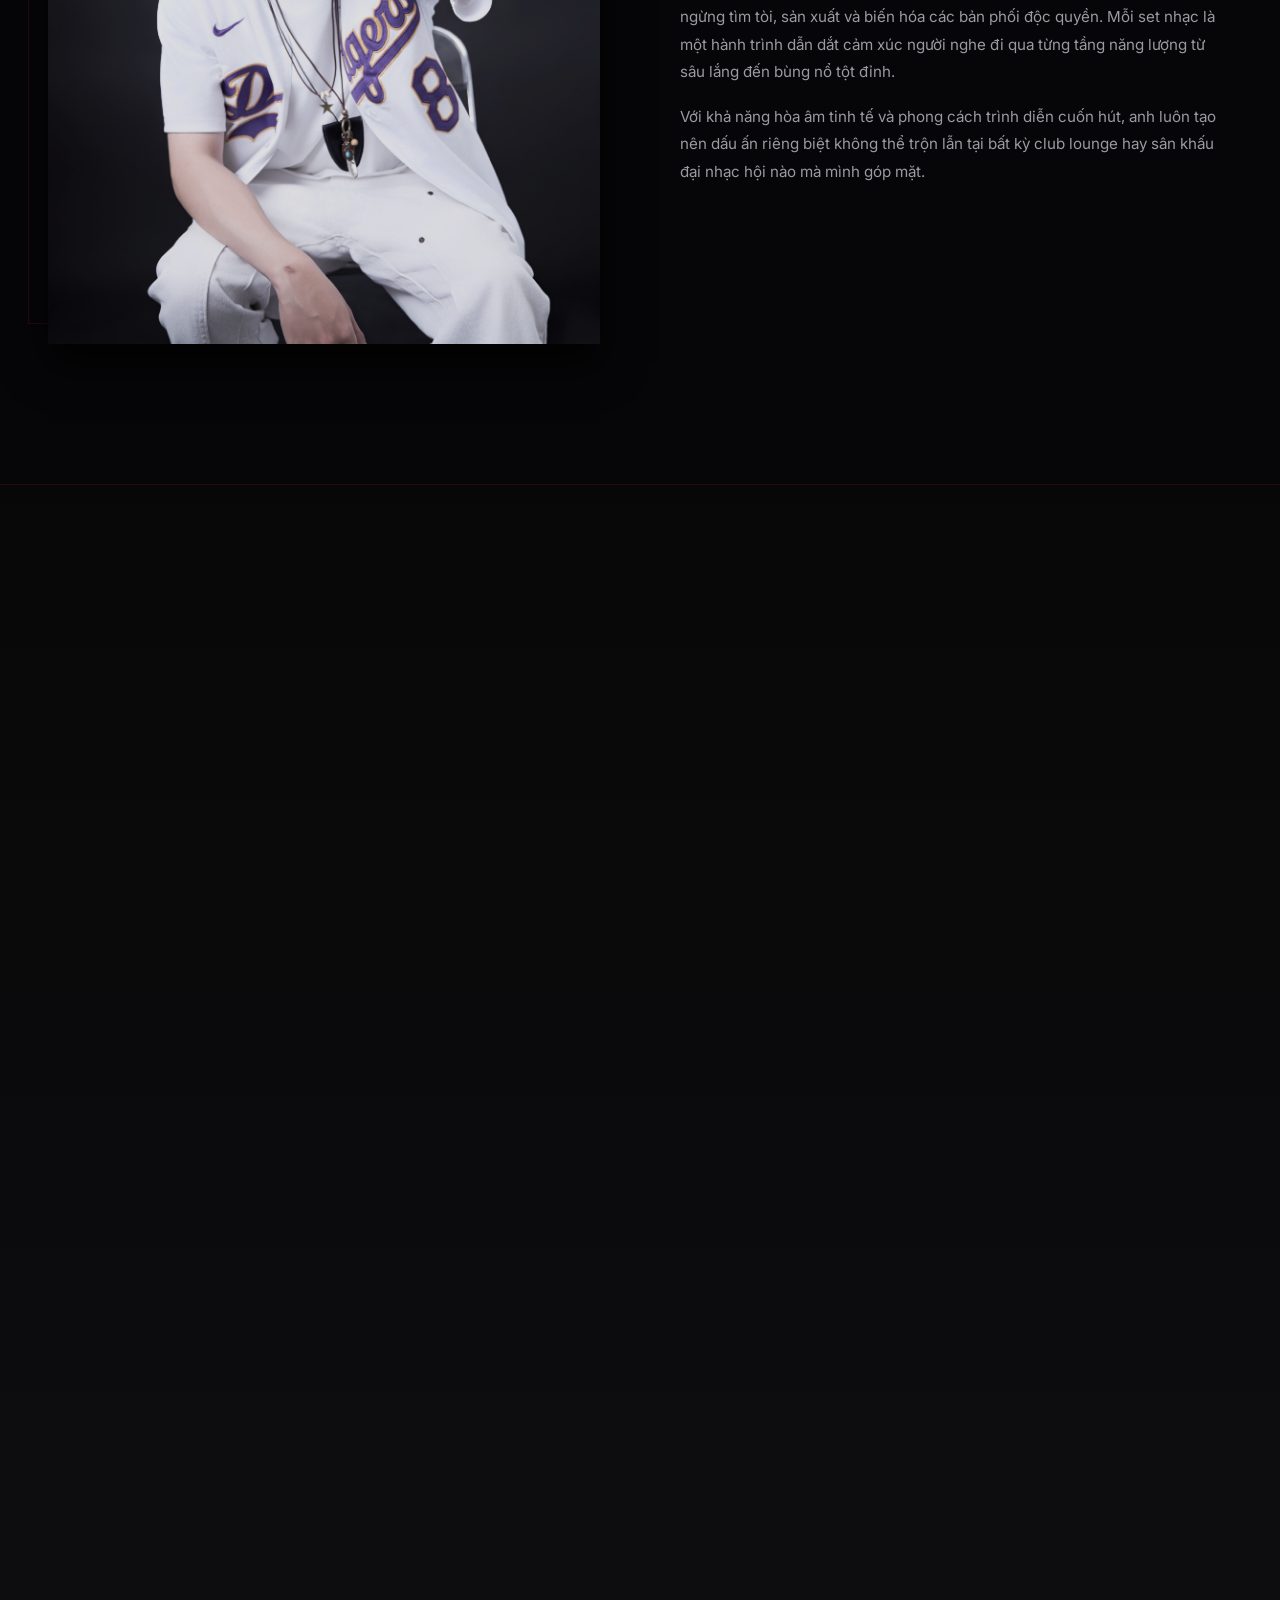
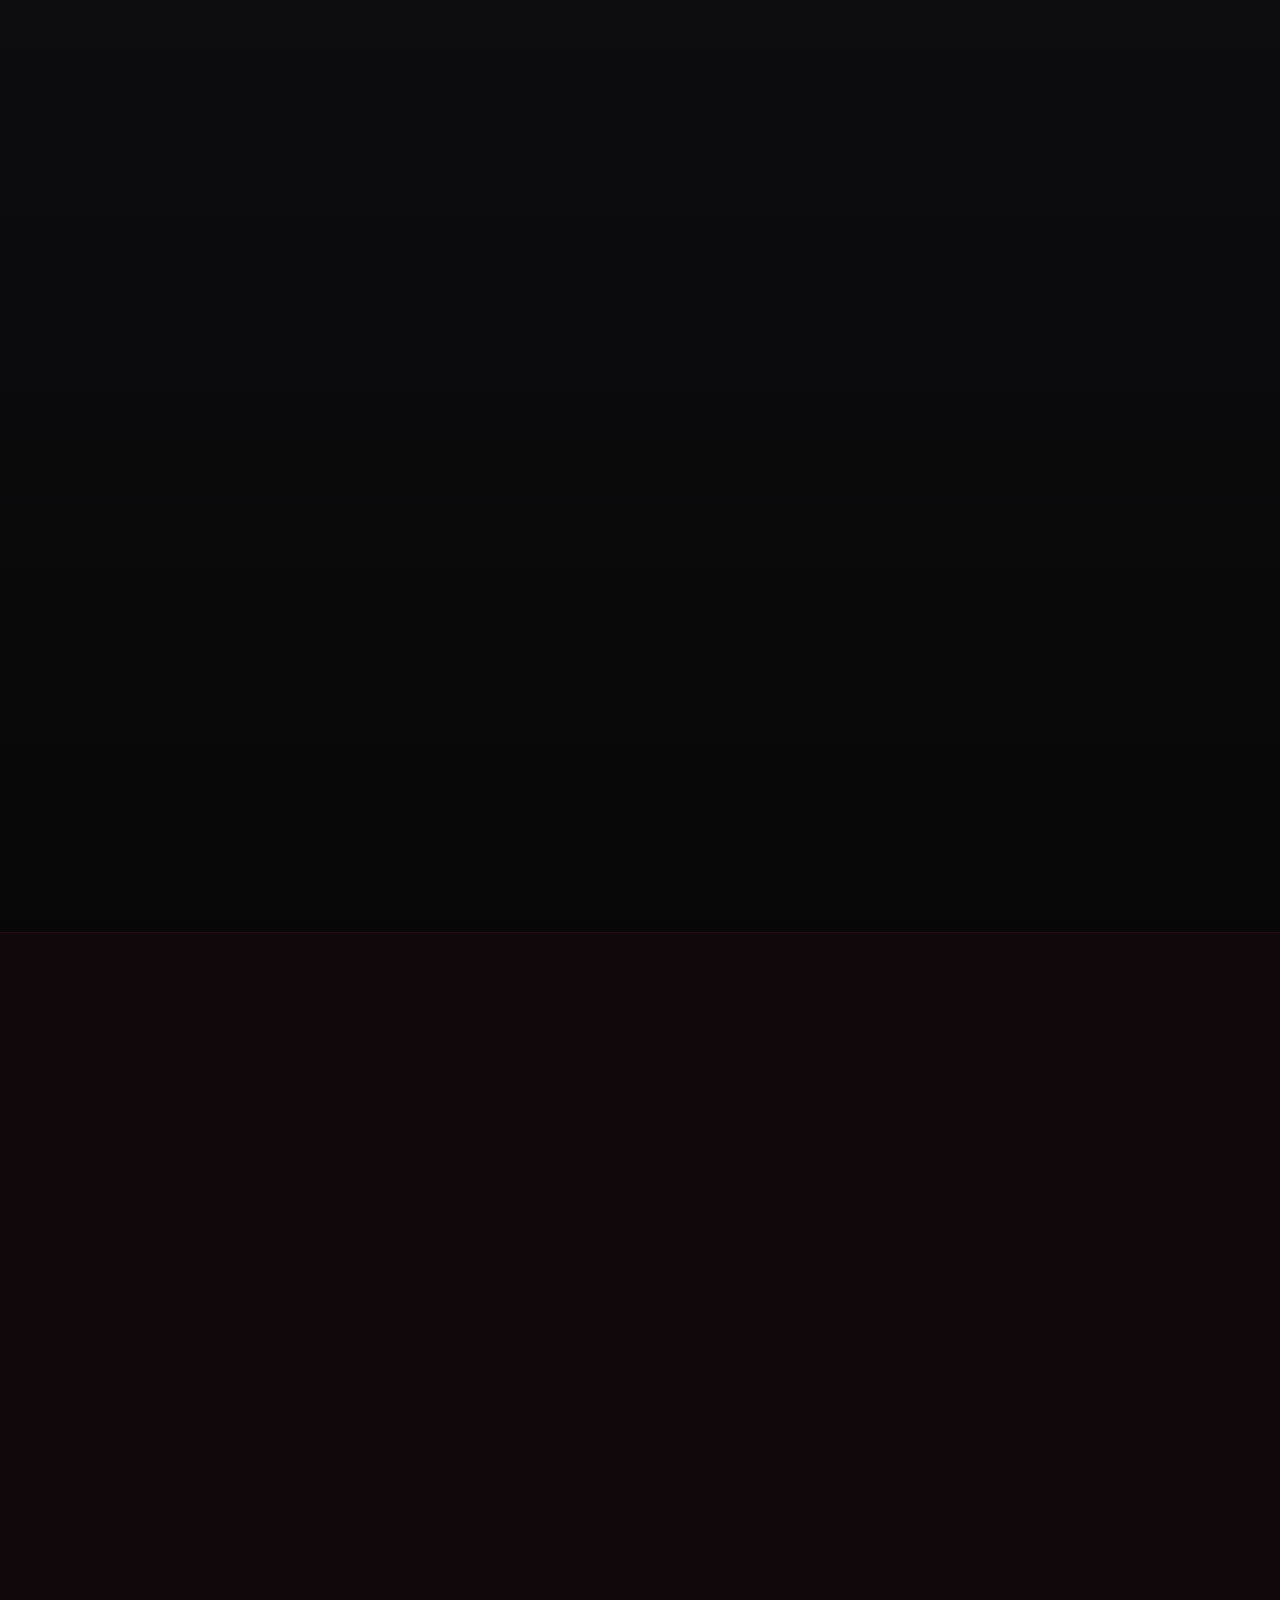
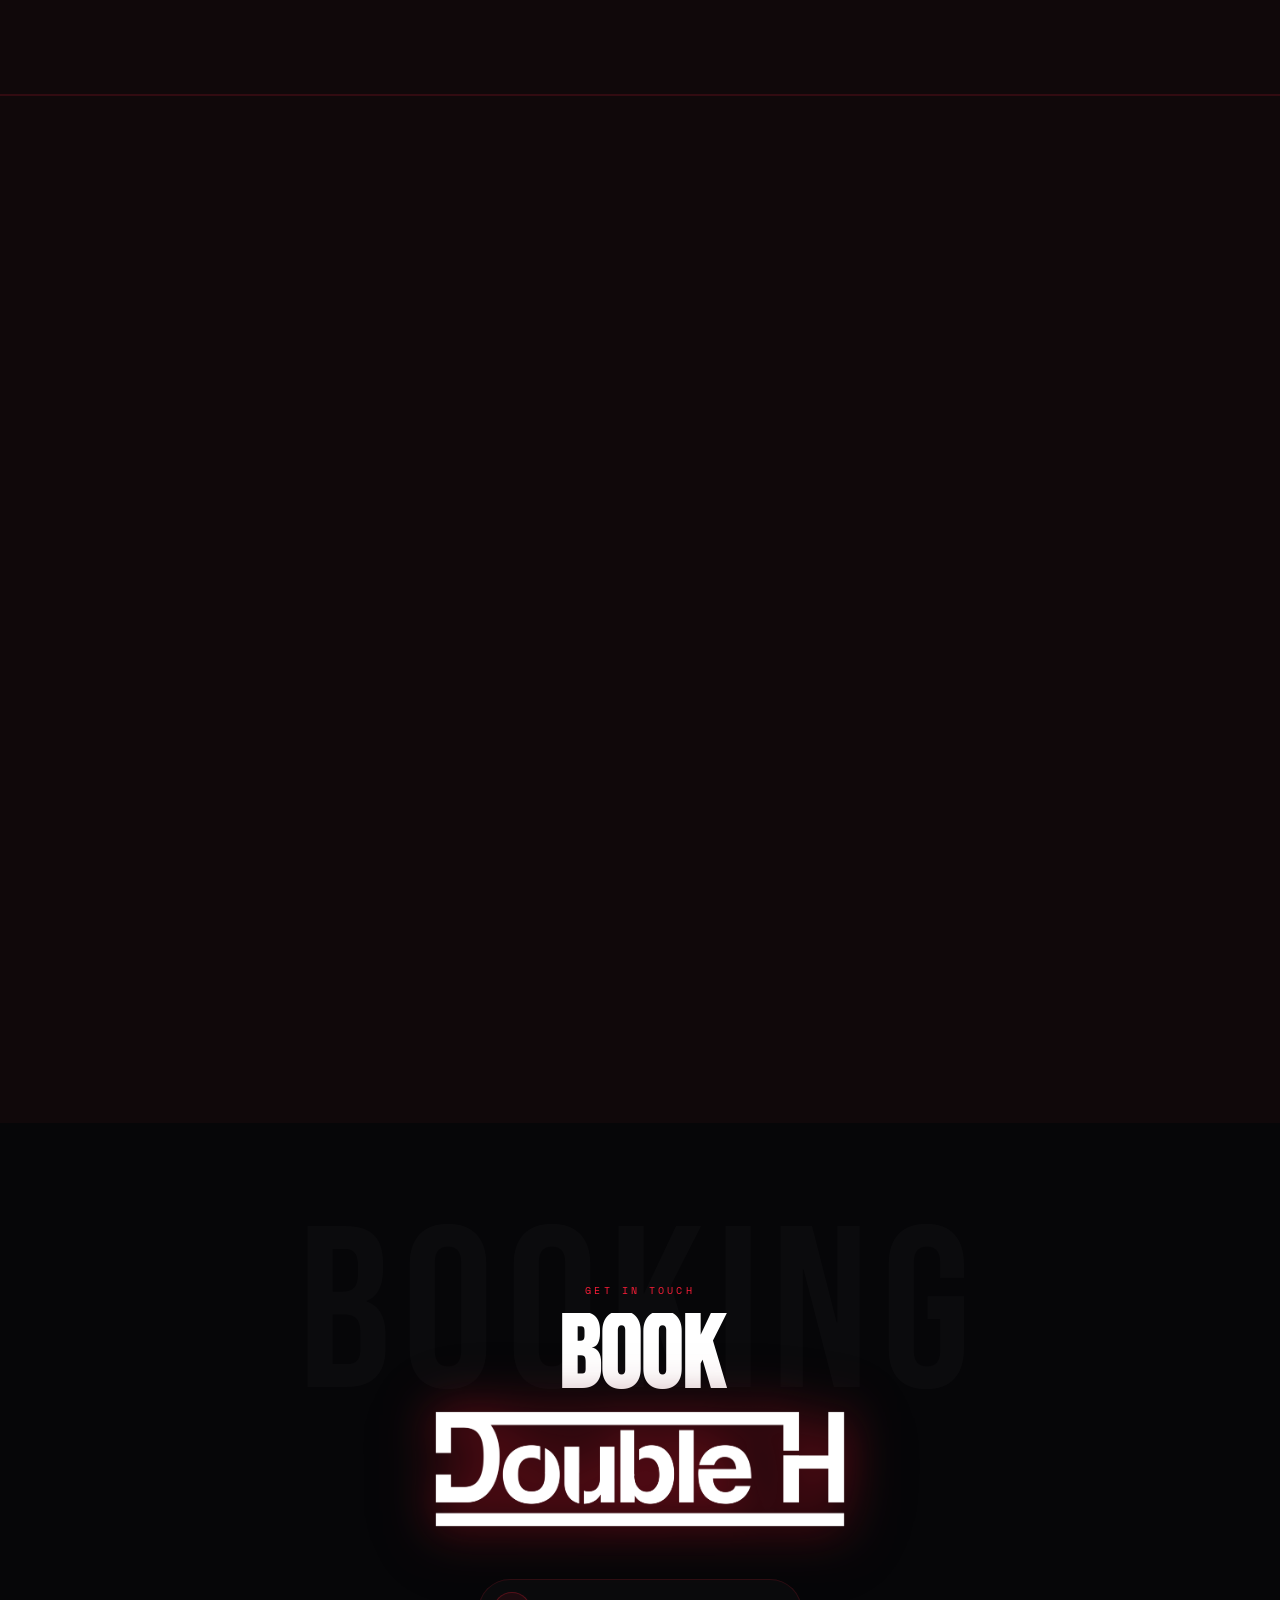
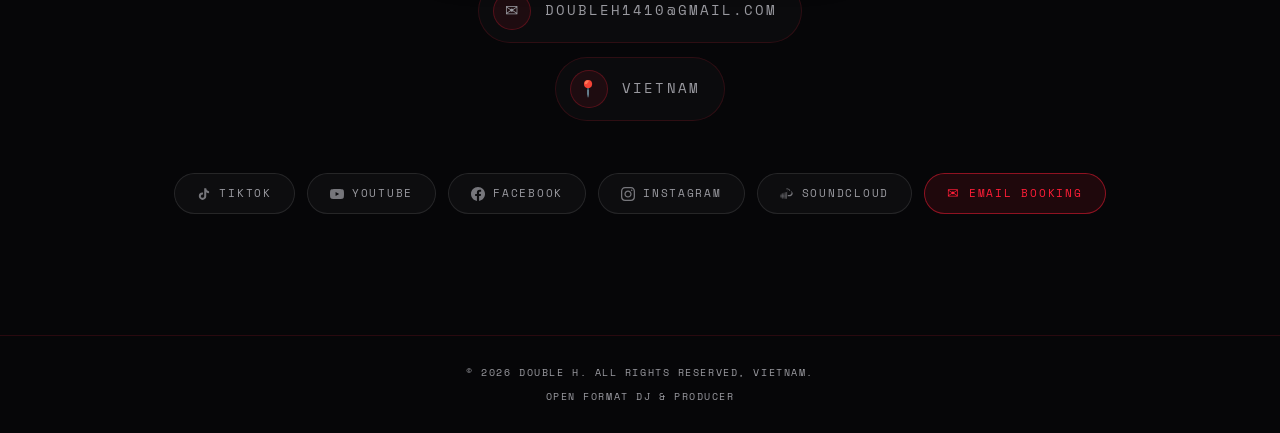
==== commit e9654ac9: "update profile" ====
--- a/index.html
+++ b/index.html
@@ -4,9 +4,9 @@
   <meta charset="UTF-8" />
   <meta name="viewport" content="width=device-width, initial-scale=1.0, maximum-scale=1.0, user-scalable=no" />
   <title>PROFILE - DJ DOUBLE H</title>
-  <meta name="description" content="DOUBLE H (Vũ Nguyễn Double H Walker) — DJ & Music Producer chuyên nghiệp từ Đà Lạt. EDM, Top 40, HipHop, R&B, Open Format. Hơn 12 năm kinh nghiệm (Since 2012)." />
+  <meta name="description" content="DOUBLE H — DJ & Music Producer. EDM, Top 40, HipHop, R&B, Open Format. Hơn 12 năm kinh nghiệm (Since 2012)." />
   <meta property="og:title" content="PROFILE - DJ DOUBLE H" />
-  <meta property="og:description" content="Open Format DJ & Music Producer từ Đà Lạt. EDM, Top 40, HipHop, R&B, Festival Sets." />
+  <meta property="og:description" content="Open Format DJ & Music Producer. EDM, Top 40, HipHop, R&B, Festival Sets." />
   <meta property="og:image" content="Image Poster_/THT01532.JPG" />
   <link rel="icon" href="Image Poster_/THT01479.JPG" type="image/jpeg" />
 
@@ -2408,8 +2408,6 @@
       <span>★</span>
       <span>HIPHOP &amp; R&amp;B</span>
       <span>★</span>
-      <span>ĐÀ LẠT</span>
-      <span>★</span>
       <span>SINCE 2012</span>
       <span>★</span>
       <span>IN SPACE MUSIC FESTIVAL</span>
@@ -2424,8 +2422,6 @@
       <span>★</span>
       <span>HIPHOP &amp; R&amp;B</span>
       <span>★</span>
-      <span>ĐÀ LẠT</span>
-      <span>★</span>
       <span>SINCE 2012</span>
       <span>★</span>
       <span>IN SPACE MUSIC FESTIVAL</span>
@@ -2449,13 +2445,13 @@
         </div>
 
         <p data-anim="fade-up" style="--anim-delay:.25s">
-          <strong>DOUBLE H</strong> là một trong những DJ &amp; Music Producer kỳ cựu đại diện cho phong cách Open Format đỉnh cao từ Đà Lạt. Bắt đầu sự nghiệp từ năm 2012, với hơn <strong>12+ năm kinh nghiệm</strong> thực chiến, anh luôn mang đến nguồn năng lượng bùng nổ cho mọi đêm tiệc.
+          <strong>DOUBLE H</strong> là một trong những DJ &amp; Music Producer kỳ cựu đại diện cho phong cách Open Format đỉnh cao. Bắt đầu sự nghiệp từ năm 2012, với hơn <strong>12+ năm kinh nghiệm</strong> thực chiến, anh luôn mang đến nguồn năng lượng bùng nổ cho mọi đêm tiệc.
         </p>
         <p data-anim="fade-up" style="--anim-delay:.35s">
           Không bị giới hạn bởi một thể loại cố định, Double H di chuyển mượt mà giữa <strong>EDM, Top 40, HipHop, R&amp;B và Open Format</strong>. Khả năng đọc vị cảm xúc sàn nhảy sắc sảo giúp anh luôn biết cách duy trì nhịp tim và tiếng reo hò của đám đông từ đầu đến cuối set diễn.
         </p>
         <p data-anim="fade-up" style="--anim-delay:.45s">
-          Hoạt động chính tại Đà Lạt, Double H đã lưu diễn và chinh phục hàng loạt sân khấu lớn tại các điểm đến giải trí hàng đầu như Phú Quốc, Nha Trang, Quy Nhơn và các đại lễ hội âm nhạc.
+          Double H đã lưu diễn và chinh phục hàng loạt sân khấu lớn tại các điểm đến giải trí hàng đầu như Phú Quốc, Nha Trang, Quy Nhơn và các đại lễ hội âm nhạc.
         </p>
         <div class="about-tags" data-anim="fade-up" style="--anim-delay:.55s">
           <span>Open Format</span>
@@ -2463,7 +2459,6 @@
           <span>Top 40</span>
           <span>HipHop</span>
           <span>R&amp;B</span>
-          <span>Đà Lạt</span>
           <span>Since 2012</span>
           <span>12+ Years Exp</span>
         </div>
@@ -3146,7 +3141,7 @@
 
   <!-- FOOTER -->
   <footer>
-    <p>© 2026 DOUBLE H. All rights reserved. Đà Lạt, Vietnam.</p>
+    <p>© 2026 DOUBLE H. All rights reserved, Vietnam.</p>
     <p>Open Format DJ &amp; Producer</p>
   </footer>
 
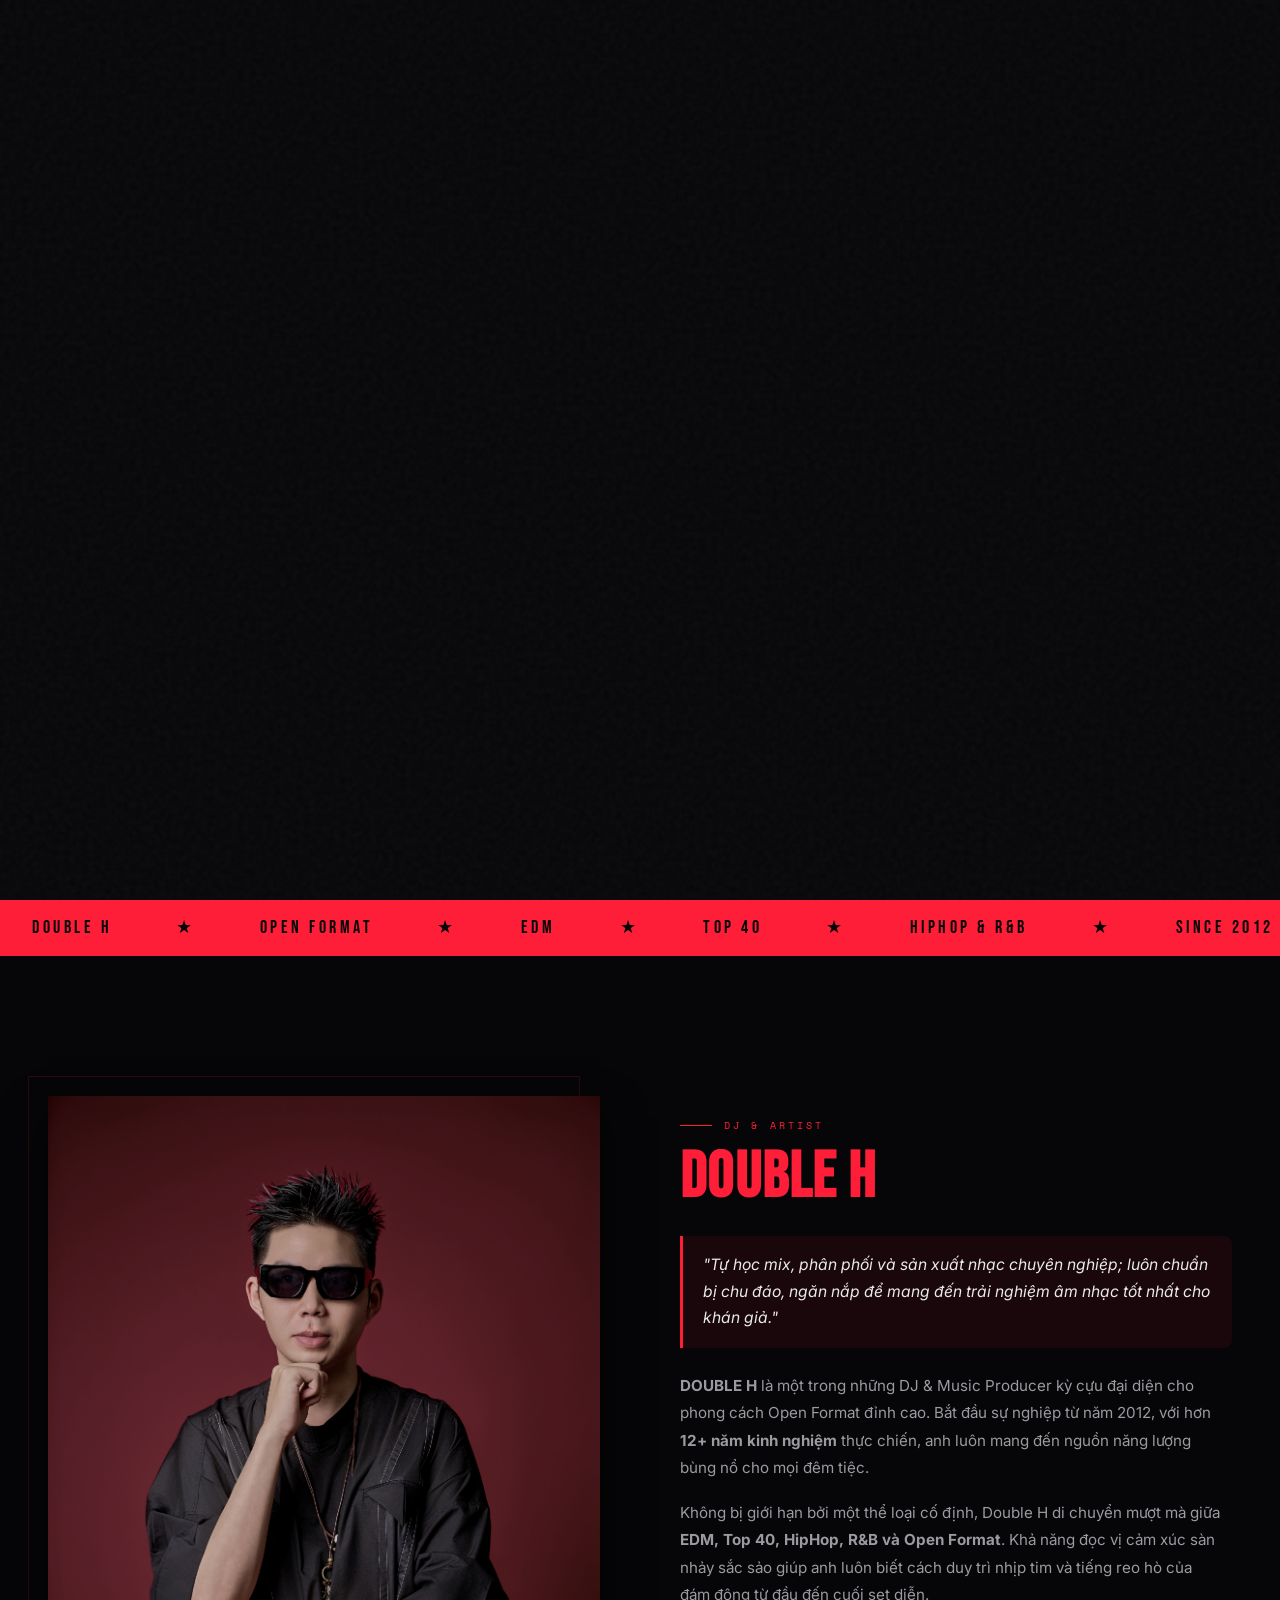
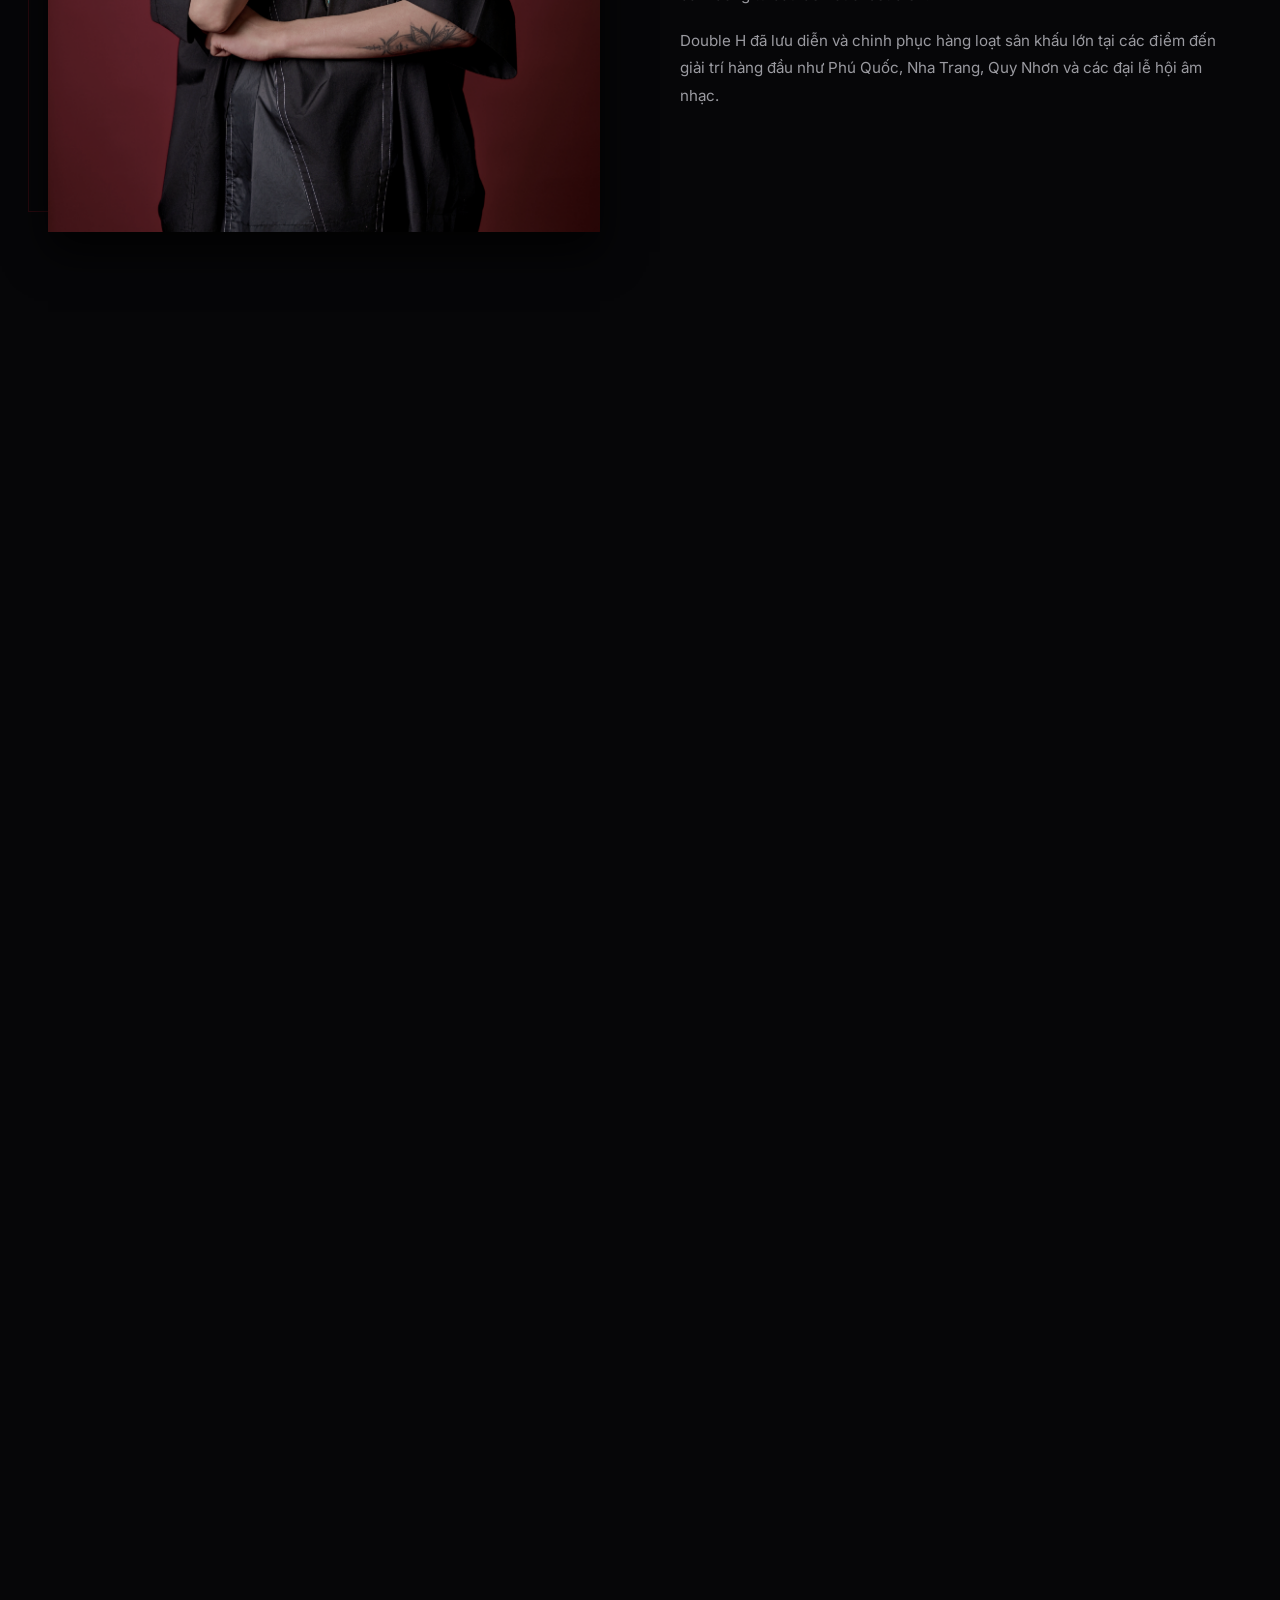
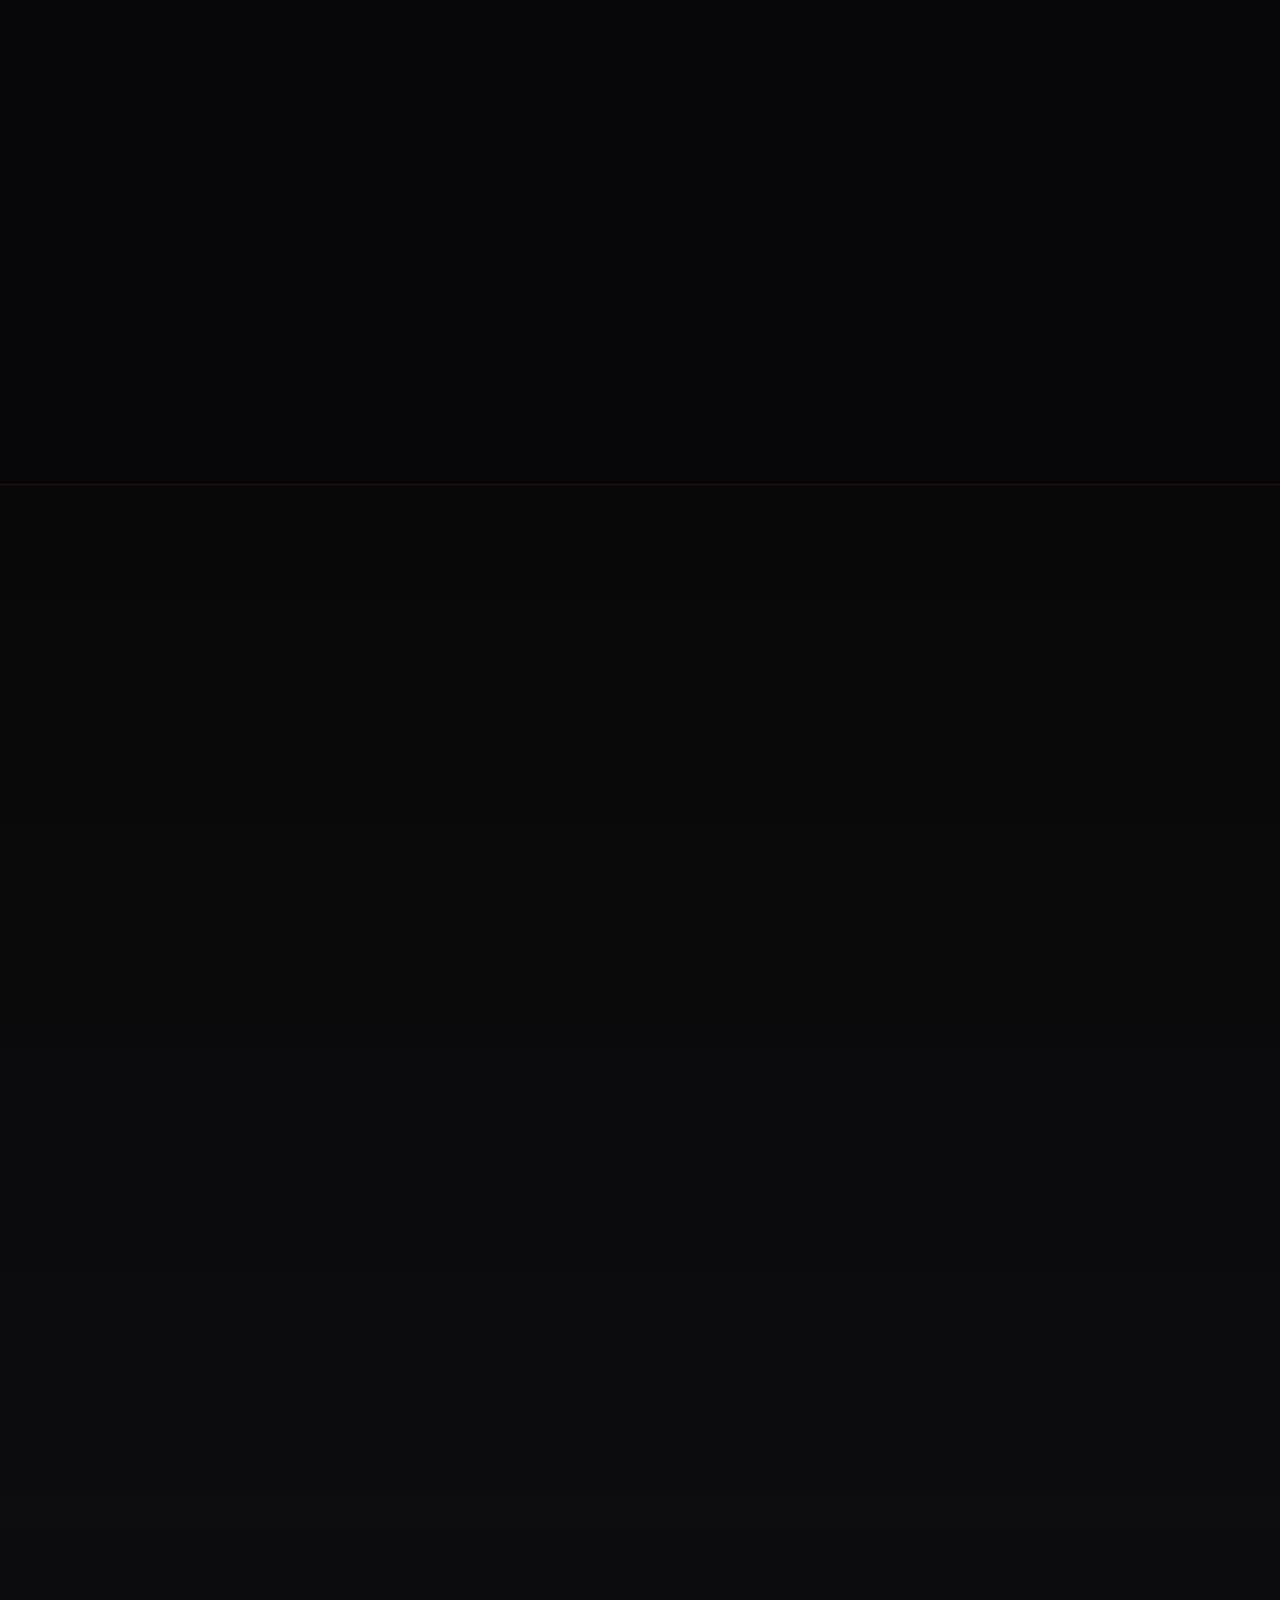
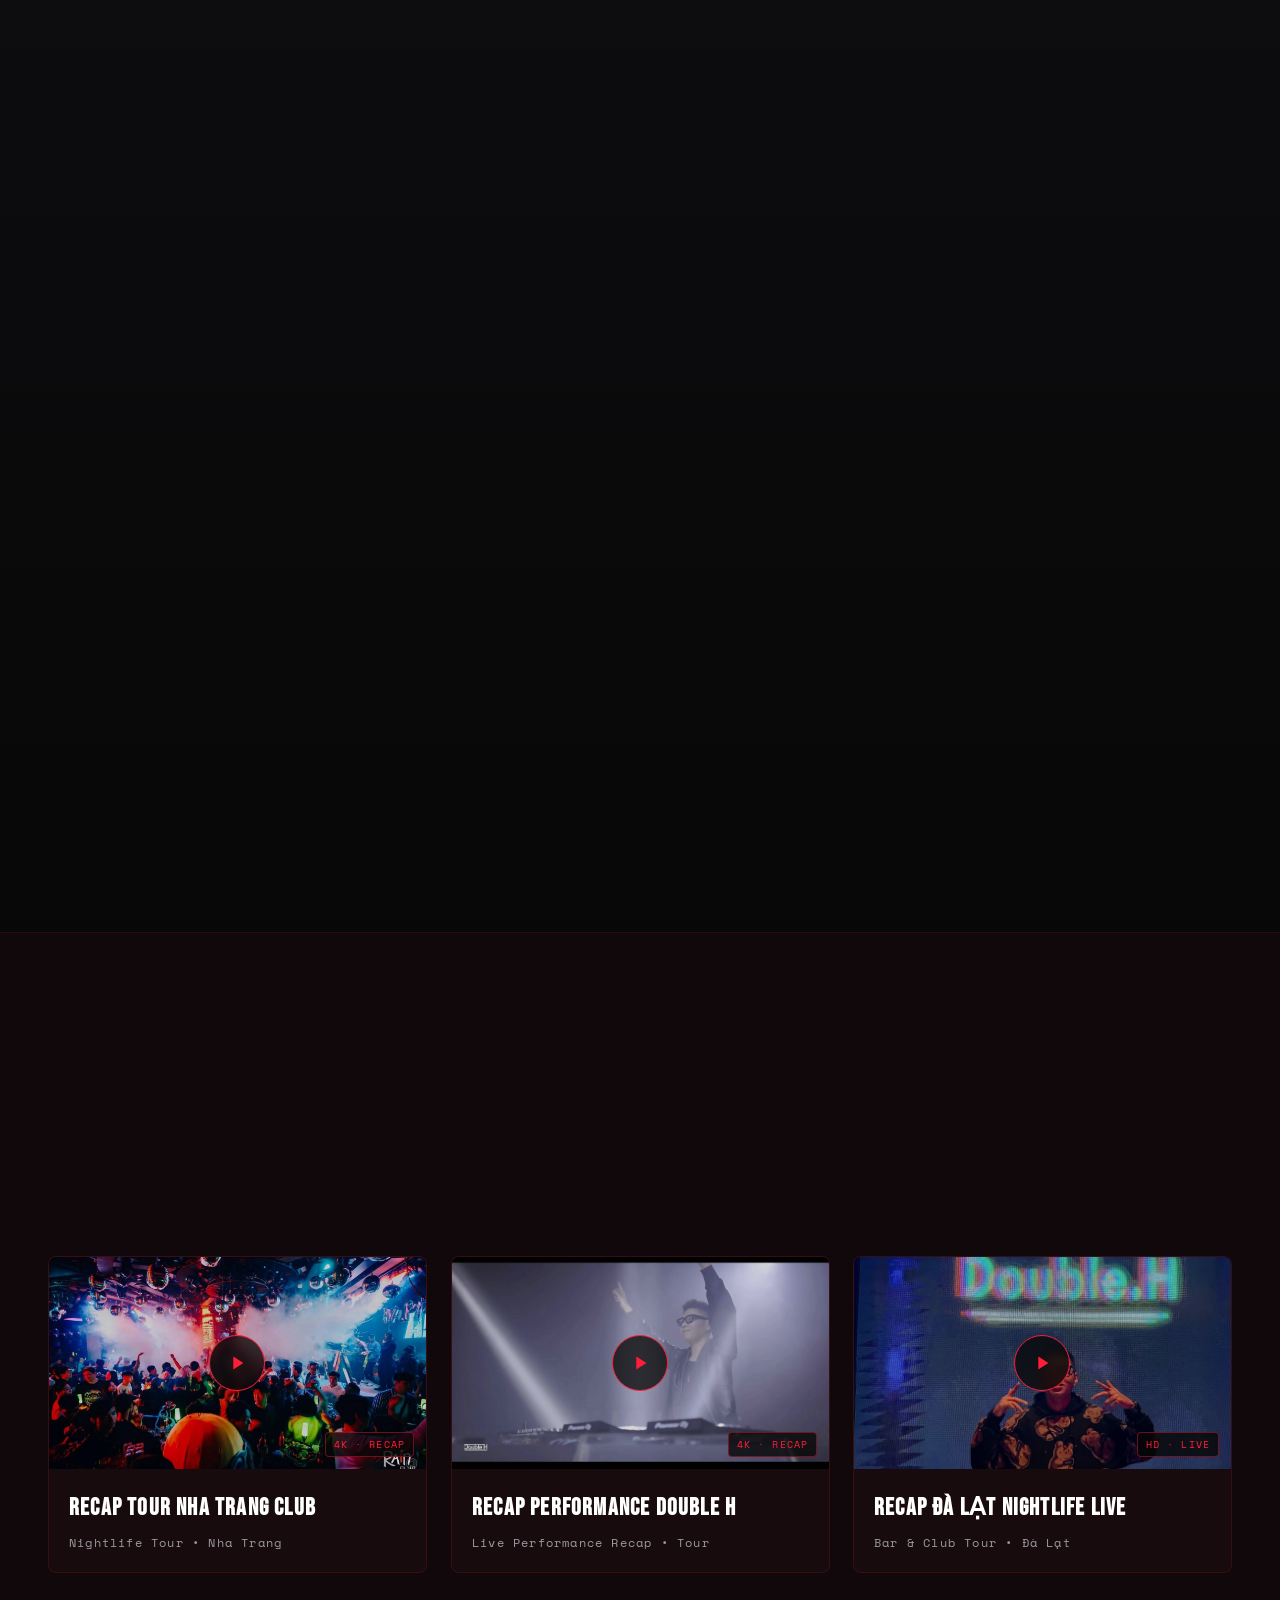
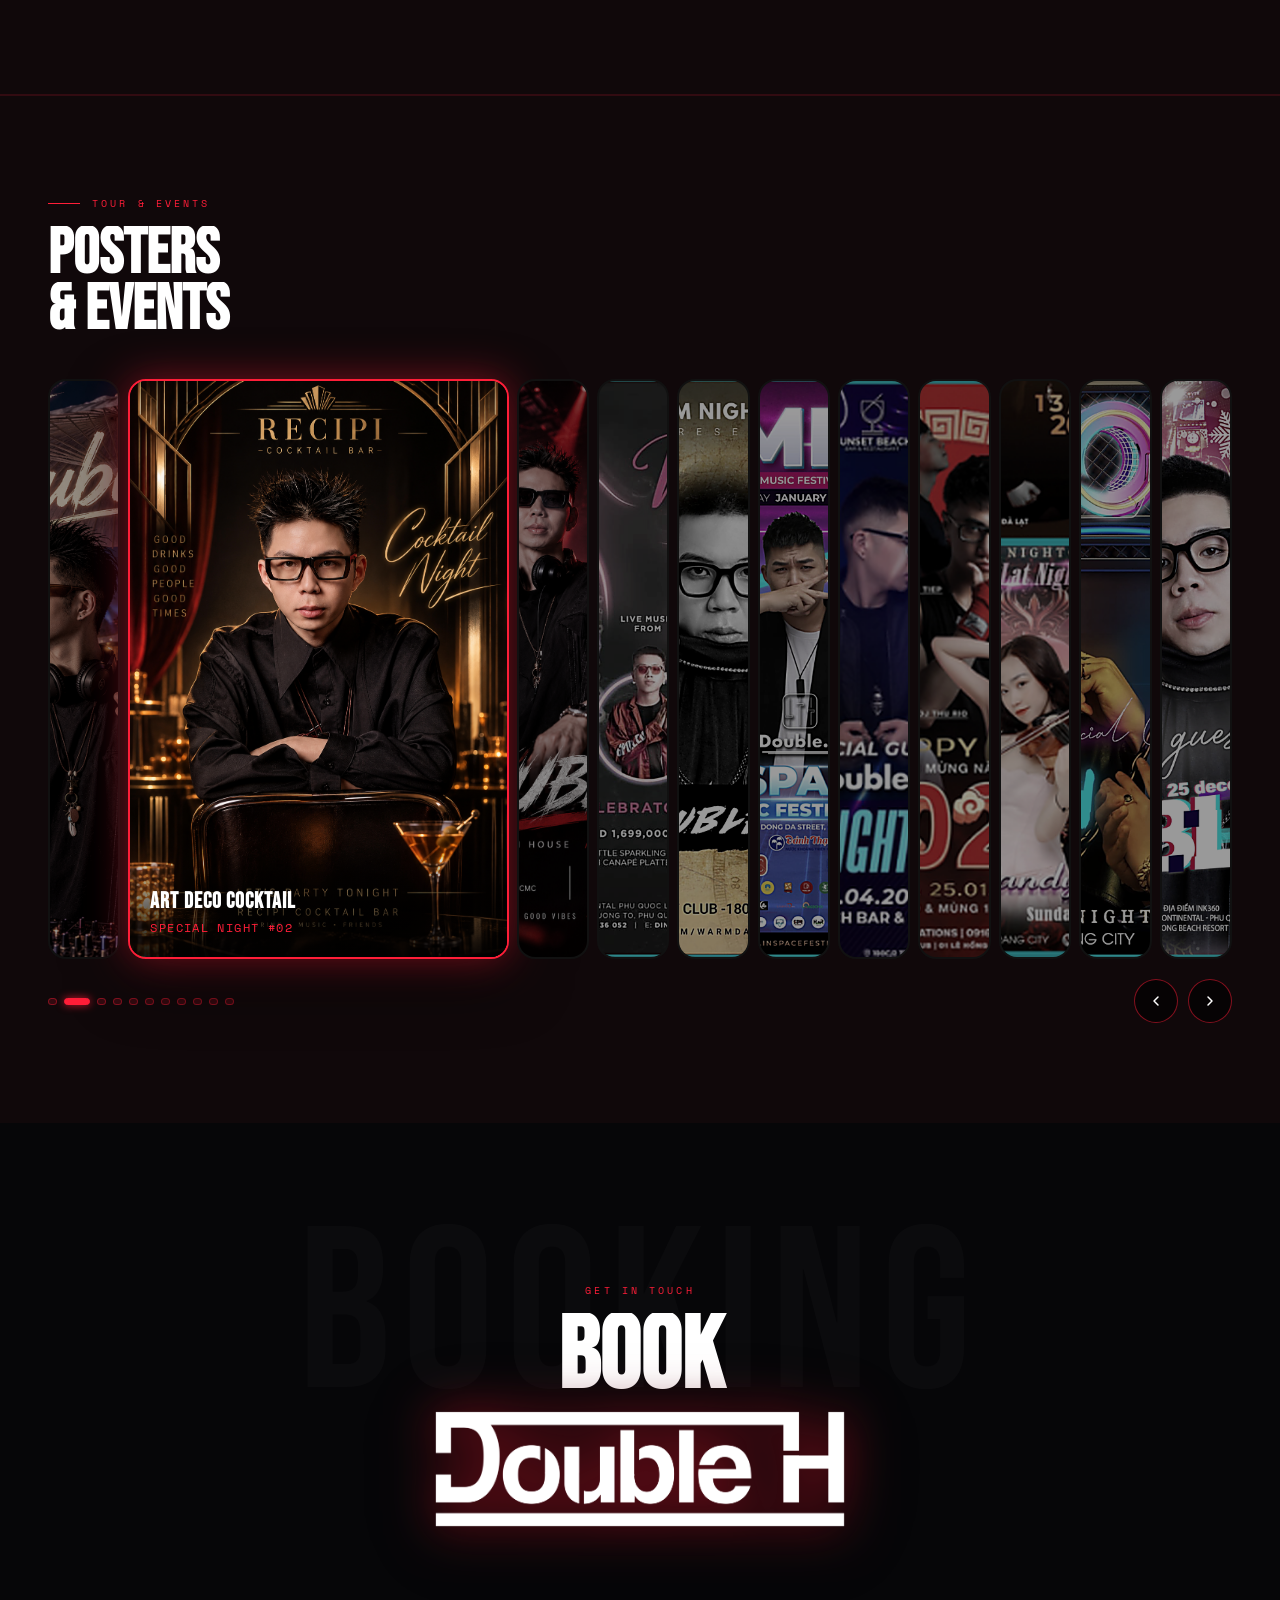
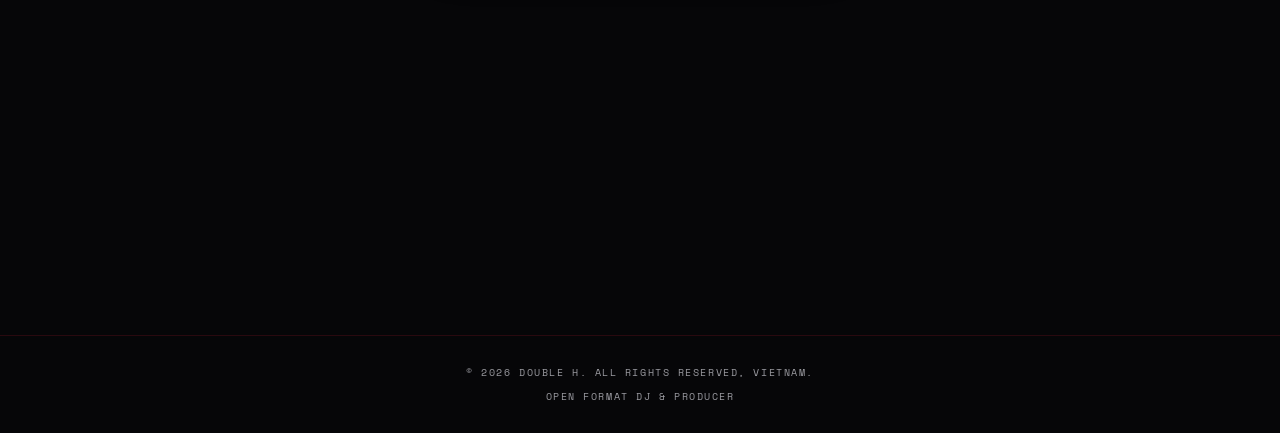
==== commit 22174464: "Update index.html" ====
--- a/index.html
+++ b/index.html
@@ -2434,7 +2434,7 @@
     <!-- BLOCK 1: DJ PROFILE -->
     <div class="about-row">
       <div class="about-img-wrap" data-anim="fade-right">
-        <img src="Image Poster_/THT01532.JPG" alt="DJ DOUBLE H" loading="lazy" />
+        <img src="Image Poster_/THT01479.JPG" alt="DJ DOUBLE H ON STAGE" loading="lazy" />
       </div>
       <div class="about-text">
         <div class="section-label" data-anim="fade-left" style="--anim-delay:.1s">DJ &amp; ARTIST</div>
@@ -2490,7 +2490,7 @@
         </div>
       </div>
       <div class="about-img-wrap" data-anim="fade-right">
-        <img src="Image Poster_/THT01479.JPG" alt="DJ DOUBLE H ON STAGE" loading="lazy" />
+        <img src="Image Poster_/THT01532.JPG" alt="DJ DOUBLE H" loading="lazy" />
       </div>
     </div>
 
